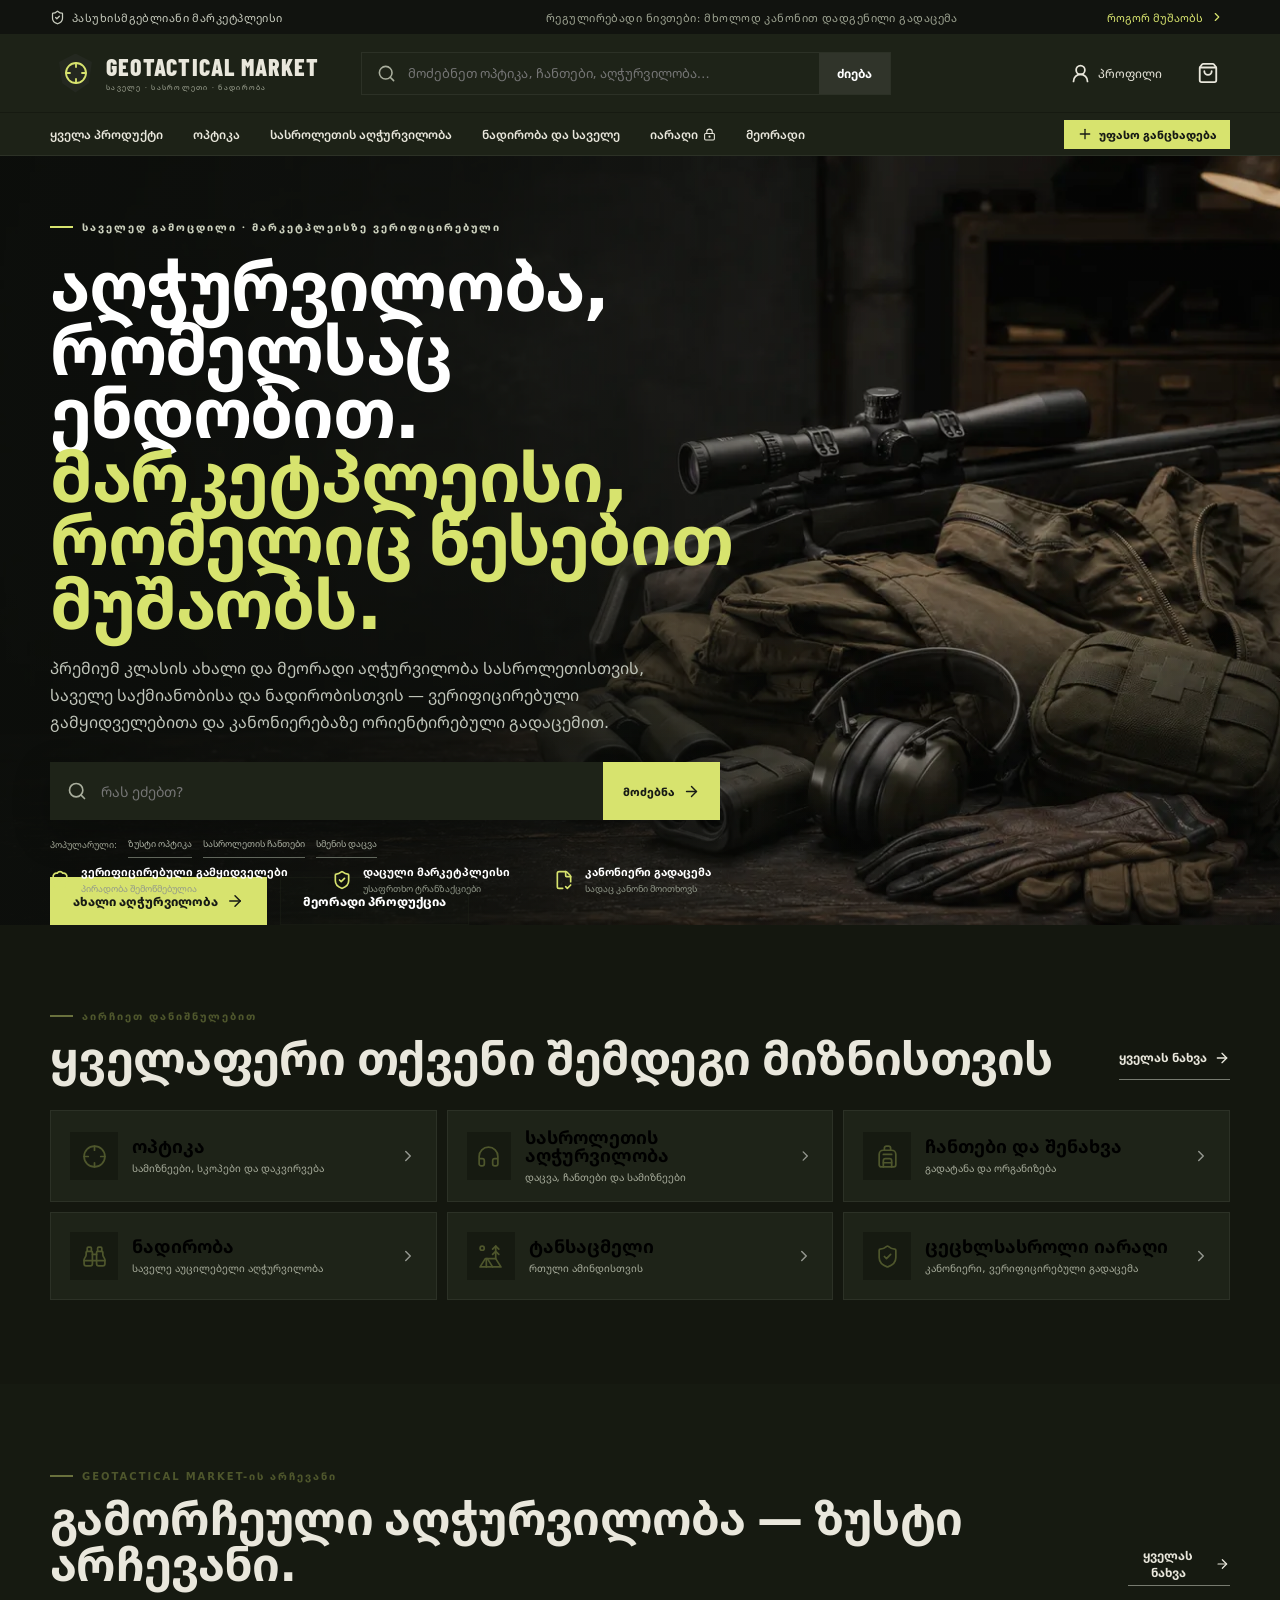
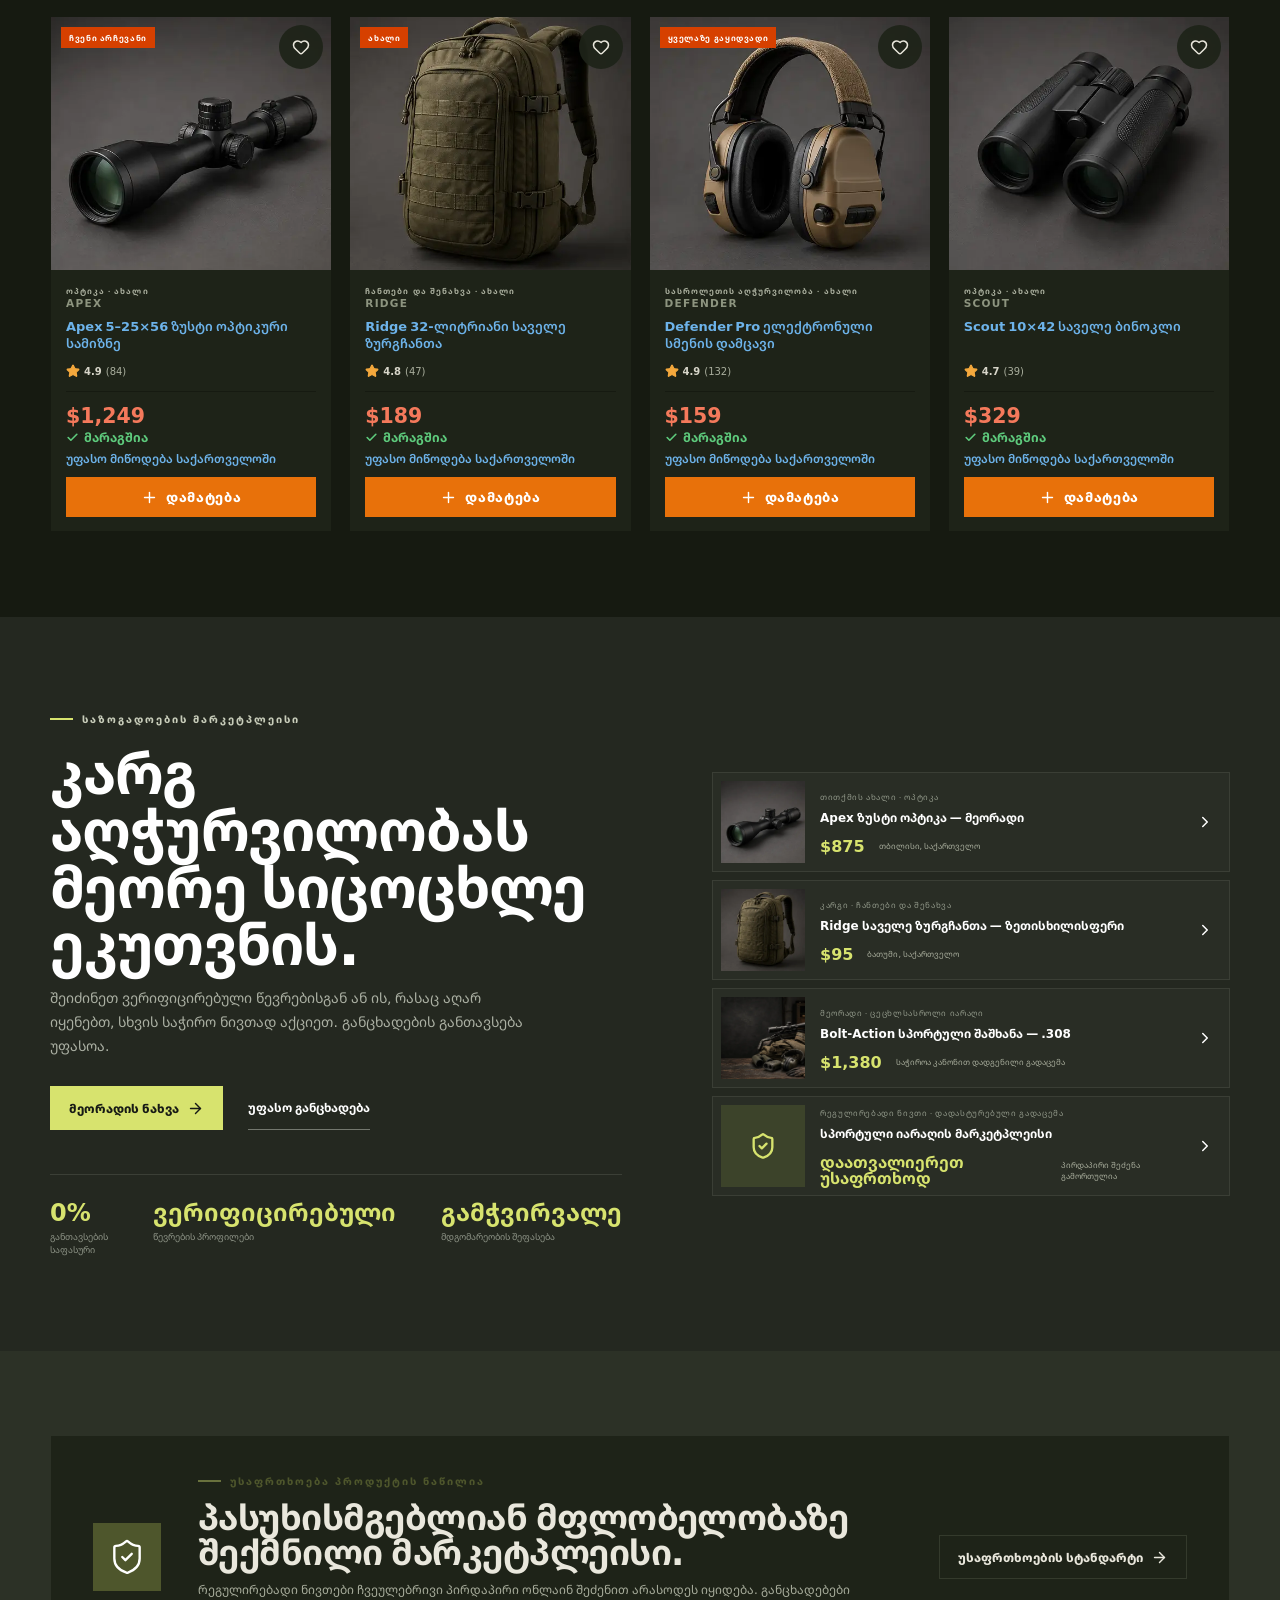
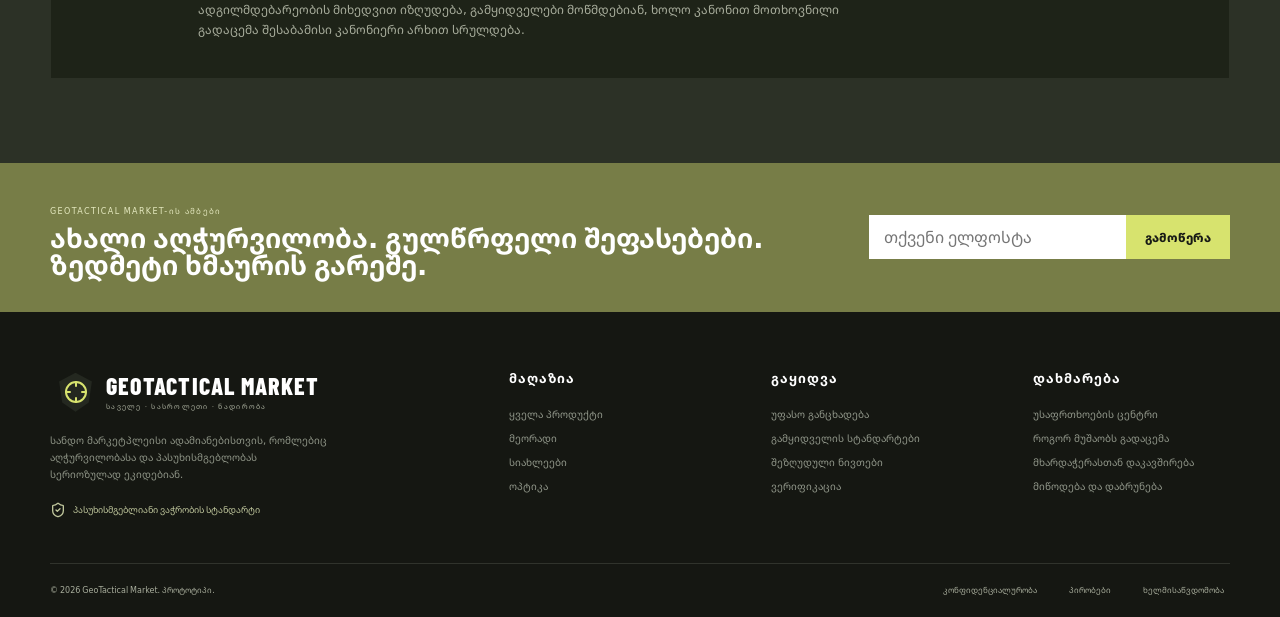
==== ironfield/index.html @ cb2c028b "Switch GeoTactical Market to a dark tactical theme Transforms the stylesheet from light to dark with" ====
<!doctype html>
<html lang="ka">
  <head>
    <meta charset="UTF-8" />
    <meta name="viewport" content="width=device-width, initial-scale=1.0" />
    <meta name="theme-color" content="#11130f" />
    <meta name="description" content="ახალი და მეორადი სანადირო, სასროლეთის, საველე და ტაქტიკური აღჭურვილობის სანდო ონლაინ-მარკეტპლეისი." />
    <title>GeoTactical Market — საველე, სასროლეთისა და სანადირო მარკეტპლეისი</title>
    <script type="module">var e=(e,t)=>()=>(t||(e((t={exports:{}}).exports,t),e=null),t.exports);(function(){let e=document.createElement(`link`).relList;if(e&&e.supports&&e.supports(`modulepreload`))return;for(let e of document.querySelectorAll(`link[rel="modulepreload"]`))n(e);new MutationObserver(e=>{for(let t of e)if(t.type===`childList`)for(let e of t.addedNodes)e.tagName===`LINK`&&e.rel===`modulepreload`&&n(e)}).observe(document,{childList:!0,subtree:!0});function t(e){let t={};return e.integrity&&(t.integrity=e.integrity),e.referrerPolicy&&(t.referrerPolicy=e.referrerPolicy),e.crossOrigin===`use-credentials`?t.credentials=`include`:e.crossOrigin===`anonymous`?t.credentials=`omit`:t.credentials=`same-origin`,t}function n(e){if(e.ep)return;e.ep=!0;let n=t(e);fetch(e.href,n)}})();var t=e((e=>{var t=Symbol.for(`react.transitional.element`),n=Symbol.for(`react.portal`),r=Symbol.for(`react.fragment`),i=Symbol.for(`react.strict_mode`),a=Symbol.for(`react.profiler`),o=Symbol.for(`react.consumer`),s=Symbol.for(`react.context`),c=Symbol.for(`react.forward_ref`),l=Symbol.for(`react.suspense`),u=Symbol.for(`react.memo`),d=Symbol.for(`react.lazy`),f=Symbol.for(`react.activity`),p=Symbol.iterator;function m(e){return typeof e!=`object`||!e?null:(e=p&&e[p]||e[`@@iterator`],typeof e==`function`?e:null)}var h={isMounted:function(){return!1},enqueueForceUpdate:function(){},enqueueReplaceState:function(){},enqueueSetState:function(){}},g=Object.assign,_={};function v(e,t,n){this.props=e,this.context=t,this.refs=_,this.updater=n||h}v.prototype.isReactComponent={},v.prototype.setState=function(e,t){if(typeof e!=`object`&&typeof e!=`function`&&e!=null)throw Error(`takes an object of state variables to update or a function which returns an object of state variables.`);this.updater.enqueueSetState(this,e,t,`setState`)},v.prototype.forceUpdate=function(e){this.updater.enqueueForceUpdate(this,e,`forceUpdate`)};function y(){}y.prototype=v.prototype;function b(e,t,n){this.props=e,this.context=t,this.refs=_,this.updater=n||h}var x=b.prototype=new y;x.constructor=b,g(x,v.prototype),x.isPureReactComponent=!0;var ee=Array.isArray;function S(){}var C={H:null,A:null,T:null,S:null},te=Object.prototype.hasOwnProperty;function ne(e,n,r){var i=r.ref;return{$$typeof:t,type:e,key:n,ref:i===void 0?null:i,props:r}}function w(e,t){return ne(e.type,t,e.props)}function re(e){return typeof e==`object`&&!!e&&e.$$typeof===t}function T(e){var t={"=":`=0`,":":`=2`};return`$`+e.replace(/[=:]/g,function(e){return t[e]})}var ie=/\/+/g;function ae(e,t){return typeof e==`object`&&e&&e.key!=null?T(``+e.key):t.toString(36)}function oe(e){switch(e.status){case`fulfilled`:return e.value;case`rejected`:throw e.reason;default:switch(typeof e.status==`string`?e.then(S,S):(e.status=`pending`,e.then(function(t){e.status===`pending`&&(e.status=`fulfilled`,e.value=t)},function(t){e.status===`pending`&&(e.status=`rejected`,e.reason=t)})),e.status){case`fulfilled`:return e.value;case`rejected`:throw e.reason}}throw e}function se(e,r,i,a,o){var s=typeof e;(s===`undefined`||s===`boolean`)&&(e=null);var c=!1;if(e===null)c=!0;else switch(s){case`bigint`:case`string`:case`number`:c=!0;break;case`object`:switch(e.$$typeof){case t:case n:c=!0;break;case d:return c=e._init,se(c(e._payload),r,i,a,o)}}if(c)return o=o(e),c=a===``?`.`+ae(e,0):a,ee(o)?(i=``,c!=null&&(i=c.replace(ie,`$&/`)+`/`),se(o,r,i,``,function(e){return e})):o!=null&&(re(o)&&(o=w(o,i+(o.key==null||e&&e.key===o.key?``:(``+o.key).replace(ie,`$&/`)+`/`)+c)),r.push(o)),1;c=0;var l=a===``?`.`:a+`:`;if(ee(e))for(var u=0;u<e.length;u++)a=e[u],s=l+ae(a,u),c+=se(a,r,i,s,o);else if(u=m(e),typeof u==`function`)for(e=u.call(e),u=0;!(a=e.next()).done;)a=a.value,s=l+ae(a,u++),c+=se(a,r,i,s,o);else if(s===`object`){if(typeof e.then==`function`)return se(oe(e),r,i,a,o);throw r=String(e),Error(`Objects are not valid as a React child (found: `+(r===`[object Object]`?`object with keys {`+Object.keys(e).join(`, `)+`}`:r)+`). If you meant to render a collection of children, use an array instead.`)}return c}function ce(e,t,n){if(e==null)return e;var r=[],i=0;return se(e,r,``,``,function(e){return t.call(n,e,i++)}),r}function le(e){if(e._status===-1){var t=e._result;t=t(),t.then(function(t){(e._status===0||e._status===-1)&&(e._status=1,e._result=t)},function(t){(e._status===0||e._status===-1)&&(e._status=2,e._result=t)}),e._status===-1&&(e._status=0,e._result=t)}if(e._status===1)return e._result.default;throw e._result}var E=typeof reportError==`function`?reportError:function(e){if(typeof window==`object`&&typeof window.ErrorEvent==`function`){var t=new window.ErrorEvent(`error`,{bubbles:!0,cancelable:!0,message:typeof e==`object`&&e&&typeof e.message==`string`?String(e.message):String(e),error:e});if(!window.dispatchEvent(t))return}else if(typeof process==`object`&&typeof process.emit==`function`){process.emit(`uncaughtException`,e);return}console.error(e)},D={map:ce,forEach:function(e,t,n){ce(e,function(){t.apply(this,arguments)},n)},count:function(e){var t=0;return ce(e,function(){t++}),t},toArray:function(e){return ce(e,function(e){return e})||[]},only:function(e){if(!re(e))throw Error(`React.Children.only expected to receive a single React element child.`);return e}};e.Activity=f,e.Children=D,e.Component=v,e.Fragment=r,e.Profiler=a,e.PureComponent=b,e.StrictMode=i,e.Suspense=l,e.__CLIENT_INTERNALS_DO_NOT_USE_OR_WARN_USERS_THEY_CANNOT_UPGRADE=C,e.__COMPILER_RUNTIME={__proto__:null,c:function(e){return C.H.useMemoCache(e)}},e.cache=function(e){return function(){return e.apply(null,arguments)}},e.cacheSignal=function(){return null},e.cloneElement=function(e,t,n){if(e==null)throw Error(`The argument must be a React element, but you passed `+e+`.`);var r=g({},e.props),i=e.key;if(t!=null)for(a in t.key!==void 0&&(i=``+t.key),t)!te.call(t,a)||a===`key`||a===`__self`||a===`__source`||a===`ref`&&t.ref===void 0||(r[a]=t[a]);var a=arguments.length-2;if(a===1)r.children=n;else if(1<a){for(var o=Array(a),s=0;s<a;s++)o[s]=arguments[s+2];r.children=o}return ne(e.type,i,r)},e.createContext=function(e){return e={$$typeof:s,_currentValue:e,_currentValue2:e,_threadCount:0,Provider:null,Consumer:null},e.Provider=e,e.Consumer={$$typeof:o,_context:e},e},e.createElement=function(e,t,n){var r,i={},a=null;if(t!=null)for(r in t.key!==void 0&&(a=``+t.key),t)te.call(t,r)&&r!==`key`&&r!==`__self`&&r!==`__source`&&(i[r]=t[r]);var o=arguments.length-2;if(o===1)i.children=n;else if(1<o){for(var s=Array(o),c=0;c<o;c++)s[c]=arguments[c+2];i.children=s}if(e&&e.defaultProps)for(r in o=e.defaultProps,o)i[r]===void 0&&(i[r]=o[r]);return ne(e,a,i)},e.createRef=function(){return{current:null}},e.forwardRef=function(e){return{$$typeof:c,render:e}},e.isValidElement=re,e.lazy=function(e){return{$$typeof:d,_payload:{_status:-1,_result:e},_init:le}},e.memo=function(e,t){return{$$typeof:u,type:e,compare:t===void 0?null:t}},e.startTransition=function(e){var t=C.T,n={};C.T=n;try{var r=e(),i=C.S;i!==null&&i(n,r),typeof r==`object`&&r&&typeof r.then==`function`&&r.then(S,E)}catch(e){E(e)}finally{t!==null&&n.types!==null&&(t.types=n.types),C.T=t}},e.unstable_useCacheRefresh=function(){return C.H.useCacheRefresh()},e.use=function(e){return C.H.use(e)},e.useActionState=function(e,t,n){return C.H.useActionState(e,t,n)},e.useCallback=function(e,t){return C.H.useCallback(e,t)},e.useContext=function(e){return C.H.useContext(e)},e.useDebugValue=function(){},e.useDeferredValue=function(e,t){return C.H.useDeferredValue(e,t)},e.useEffect=function(e,t){return C.H.useEffect(e,t)},e.useEffectEvent=function(e){return C.H.useEffectEvent(e)},e.useId=function(){return C.H.useId()},e.useImperativeHandle=function(e,t,n){return C.H.useImperativeHandle(e,t,n)},e.useInsertionEffect=function(e,t){return C.H.useInsertionEffect(e,t)},e.useLayoutEffect=function(e,t){return C.H.useLayoutEffect(e,t)},e.useMemo=function(e,t){return C.H.useMemo(e,t)},e.useOptimistic=function(e,t){return C.H.useOptimistic(e,t)},e.useReducer=function(e,t,n){return C.H.useReducer(e,t,n)},e.useRef=function(e){return C.H.useRef(e)},e.useState=function(e){return C.H.useState(e)},e.useSyncExternalStore=function(e,t,n){return C.H.useSyncExternalStore(e,t,n)},e.useTransition=function(){return C.H.useTransition()},e.version=`19.2.7`})),n=e(((e,n)=>{n.exports=t()})),r=e((e=>{function t(e,t){var n=e.length;e.push(t);a:for(;0<n;){var r=n-1>>>1,a=e[r];if(0<i(a,t))e[r]=t,e[n]=a,n=r;else break a}}function n(e){return e.length===0?null:e[0]}function r(e){if(e.length===0)return null;var t=e[0],n=e.pop();if(n!==t){e[0]=n;a:for(var r=0,a=e.length,o=a>>>1;r<o;){var s=2*(r+1)-1,c=e[s],l=s+1,u=e[l];if(0>i(c,n))l<a&&0>i(u,c)?(e[r]=u,e[l]=n,r=l):(e[r]=c,e[s]=n,r=s);else if(l<a&&0>i(u,n))e[r]=u,e[l]=n,r=l;else break a}}return t}function i(e,t){var n=e.sortIndex-t.sortIndex;return n===0?e.id-t.id:n}if(e.unstable_now=void 0,typeof performance==`object`&&typeof performance.now==`function`){var a=performance;e.unstable_now=function(){return a.now()}}else{var o=Date,s=o.now();e.unstable_now=function(){return o.now()-s}}var c=[],l=[],u=1,d=null,f=3,p=!1,m=!1,h=!1,g=!1,_=typeof setTimeout==`function`?setTimeout:null,v=typeof clearTimeout==`function`?clearTimeout:null,y=typeof setImmediate<`u`?setImmediate:null;function b(e){for(var i=n(l);i!==null;){if(i.callback===null)r(l);else if(i.startTime<=e)r(l),i.sortIndex=i.expirationTime,t(c,i);else break;i=n(l)}}function x(e){if(h=!1,b(e),!m)if(n(c)!==null)m=!0,ee||(ee=!0,re());else{var t=n(l);t!==null&&ae(x,t.startTime-e)}}var ee=!1,S=-1,C=5,te=-1;function ne(){return g?!0:!(e.unstable_now()-te<C)}function w(){if(g=!1,ee){var t=e.unstable_now();te=t;var i=!0;try{a:{m=!1,h&&(h=!1,v(S),S=-1),p=!0;var a=f;try{b:{for(b(t),d=n(c);d!==null&&!(d.expirationTime>t&&ne());){var o=d.callback;if(typeof o==`function`){d.callback=null,f=d.priorityLevel;var s=o(d.expirationTime<=t);if(t=e.unstable_now(),typeof s==`function`){d.callback=s,b(t),i=!0;break b}d===n(c)&&r(c),b(t)}else r(c);d=n(c)}if(d!==null)i=!0;else{var u=n(l);u!==null&&ae(x,u.startTime-t),i=!1}}break a}finally{d=null,f=a,p=!1}i=void 0}}finally{i?re():ee=!1}}}var re;if(typeof y==`function`)re=function(){y(w)};else if(typeof MessageChannel<`u`){var T=new MessageChannel,ie=T.port2;T.port1.onmessage=w,re=function(){ie.postMessage(null)}}else re=function(){_(w,0)};function ae(t,n){S=_(function(){t(e.unstable_now())},n)}e.unstable_IdlePriority=5,e.unstable_ImmediatePriority=1,e.unstable_LowPriority=4,e.unstable_NormalPriority=3,e.unstable_Profiling=null,e.unstable_UserBlockingPriority=2,e.unstable_cancelCallback=function(e){e.callback=null},e.unstable_forceFrameRate=function(e){0>e||125<e?console.error(`forceFrameRate takes a positive int between 0 and 125, forcing frame rates higher than 125 fps is not supported`):C=0<e?Math.floor(1e3/e):5},e.unstable_getCurrentPriorityLevel=function(){return f},e.unstable_next=function(e){switch(f){case 1:case 2:case 3:var t=3;break;default:t=f}var n=f;f=t;try{return e()}finally{f=n}},e.unstable_requestPaint=function(){g=!0},e.unstable_runWithPriority=function(e,t){switch(e){case 1:case 2:case 3:case 4:case 5:break;default:e=3}var n=f;f=e;try{return t()}finally{f=n}},e.unstable_scheduleCallback=function(r,i,a){var o=e.unstable_now();switch(typeof a==`object`&&a?(a=a.delay,a=typeof a==`number`&&0<a?o+a:o):a=o,r){case 1:var s=-1;break;case 2:s=250;break;case 5:s=1073741823;break;case 4:s=1e4;break;default:s=5e3}return s=a+s,r={id:u++,callback:i,priorityLevel:r,startTime:a,expirationTime:s,sortIndex:-1},a>o?(r.sortIndex=a,t(l,r),n(c)===null&&r===n(l)&&(h?(v(S),S=-1):h=!0,ae(x,a-o))):(r.sortIndex=s,t(c,r),m||p||(m=!0,ee||(ee=!0,re()))),r},e.unstable_shouldYield=ne,e.unstable_wrapCallback=function(e){var t=f;return function(){var n=f;f=t;try{return e.apply(this,arguments)}finally{f=n}}}})),i=e(((e,t)=>{t.exports=r()})),a=e((e=>{var t=n();function r(e){var t=`https://react.dev/errors/`+e;if(1<arguments.length){t+=`?args[]=`+encodeURIComponent(arguments[1]);for(var n=2;n<arguments.length;n++)t+=`&args[]=`+encodeURIComponent(arguments[n])}return`Minified React error #`+e+`; visit `+t+` for the full message or use the non-minified dev environment for full errors and additional helpful warnings.`}function i(){}var a={d:{f:i,r:function(){throw Error(r(522))},D:i,C:i,L:i,m:i,X:i,S:i,M:i},p:0,findDOMNode:null},o=Symbol.for(`react.portal`);function s(e,t,n){var r=3<arguments.length&&arguments[3]!==void 0?arguments[3]:null;return{$$typeof:o,key:r==null?null:``+r,children:e,containerInfo:t,implementation:n}}var c=t.__CLIENT_INTERNALS_DO_NOT_USE_OR_WARN_USERS_THEY_CANNOT_UPGRADE;function l(e,t){if(e===`font`)return``;if(typeof t==`string`)return t===`use-credentials`?t:``}e.__DOM_INTERNALS_DO_NOT_USE_OR_WARN_USERS_THEY_CANNOT_UPGRADE=a,e.createPortal=function(e,t){var n=2<arguments.length&&arguments[2]!==void 0?arguments[2]:null;if(!t||t.nodeType!==1&&t.nodeType!==9&&t.nodeType!==11)throw Error(r(299));return s(e,t,null,n)},e.flushSync=function(e){var t=c.T,n=a.p;try{if(c.T=null,a.p=2,e)return e()}finally{c.T=t,a.p=n,a.d.f()}},e.preconnect=function(e,t){typeof e==`string`&&(t?(t=t.crossOrigin,t=typeof t==`string`?t===`use-credentials`?t:``:void 0):t=null,a.d.C(e,t))},e.prefetchDNS=function(e){typeof e==`string`&&a.d.D(e)},e.preinit=function(e,t){if(typeof e==`string`&&t&&typeof t.as==`string`){var n=t.as,r=l(n,t.crossOrigin),i=typeof t.integrity==`string`?t.integrity:void 0,o=typeof t.fetchPriority==`string`?t.fetchPriority:void 0;n===`style`?a.d.S(e,typeof t.precedence==`string`?t.precedence:void 0,{crossOrigin:r,integrity:i,fetchPriority:o}):n===`script`&&a.d.X(e,{crossOrigin:r,integrity:i,fetchPriority:o,nonce:typeof t.nonce==`string`?t.nonce:void 0})}},e.preinitModule=function(e,t){if(typeof e==`string`)if(typeof t==`object`&&t){if(t.as==null||t.as===`script`){var n=l(t.as,t.crossOrigin);a.d.M(e,{crossOrigin:n,integrity:typeof t.integrity==`string`?t.integrity:void 0,nonce:typeof t.nonce==`string`?t.nonce:void 0})}}else t??a.d.M(e)},e.preload=function(e,t){if(typeof e==`string`&&typeof t==`object`&&t&&typeof t.as==`string`){var n=t.as,r=l(n,t.crossOrigin);a.d.L(e,n,{crossOrigin:r,integrity:typeof t.integrity==`string`?t.integrity:void 0,nonce:typeof t.nonce==`string`?t.nonce:void 0,type:typeof t.type==`string`?t.type:void 0,fetchPriority:typeof t.fetchPriority==`string`?t.fetchPriority:void 0,referrerPolicy:typeof t.referrerPolicy==`string`?t.referrerPolicy:void 0,imageSrcSet:typeof t.imageSrcSet==`string`?t.imageSrcSet:void 0,imageSizes:typeof t.imageSizes==`string`?t.imageSizes:void 0,media:typeof t.media==`string`?t.media:void 0})}},e.preloadModule=function(e,t){if(typeof e==`string`)if(t){var n=l(t.as,t.crossOrigin);a.d.m(e,{as:typeof t.as==`string`&&t.as!==`script`?t.as:void 0,crossOrigin:n,integrity:typeof t.integrity==`string`?t.integrity:void 0})}else a.d.m(e)},e.requestFormReset=function(e){a.d.r(e)},e.unstable_batchedUpdates=function(e,t){return e(t)},e.useFormState=function(e,t,n){return c.H.useFormState(e,t,n)},e.useFormStatus=function(){return c.H.useHostTransitionStatus()},e.version=`19.2.7`})),o=e(((e,t)=>{function n(){if(!(typeof __REACT_DEVTOOLS_GLOBAL_HOOK__>`u`||typeof __REACT_DEVTOOLS_GLOBAL_HOOK__.checkDCE!=`function`))try{__REACT_DEVTOOLS_GLOBAL_HOOK__.checkDCE(n)}catch(e){console.error(e)}}n(),t.exports=a()})),s=e((e=>{var t=i(),r=n(),a=o();function s(e){var t=`https://react.dev/errors/`+e;if(1<arguments.length){t+=`?args[]=`+encodeURIComponent(arguments[1]);for(var n=2;n<arguments.length;n++)t+=`&args[]=`+encodeURIComponent(arguments[n])}return`Minified React error #`+e+`; visit `+t+` for the full message or use the non-minified dev environment for full errors and additional helpful warnings.`}function c(e){return!(!e||e.nodeType!==1&&e.nodeType!==9&&e.nodeType!==11)}function l(e){var t=e,n=e;if(e.alternate)for(;t.return;)t=t.return;else{e=t;do t=e,t.flags&4098&&(n=t.return),e=t.return;while(e)}return t.tag===3?n:null}function u(e){if(e.tag===13){var t=e.memoizedState;if(t===null&&(e=e.alternate,e!==null&&(t=e.memoizedState)),t!==null)return t.dehydrated}return null}function d(e){if(e.tag===31){var t=e.memoizedState;if(t===null&&(e=e.alternate,e!==null&&(t=e.memoizedState)),t!==null)return t.dehydrated}return null}function f(e){if(l(e)!==e)throw Error(s(188))}function p(e){var t=e.alternate;if(!t){if(t=l(e),t===null)throw Error(s(188));return t===e?e:null}for(var n=e,r=t;;){var i=n.return;if(i===null)break;var a=i.alternate;if(a===null){if(r=i.return,r!==null){n=r;continue}break}if(i.child===a.child){for(a=i.child;a;){if(a===n)return f(i),e;if(a===r)return f(i),t;a=a.sibling}throw Error(s(188))}if(n.return!==r.return)n=i,r=a;else{for(var o=!1,c=i.child;c;){if(c===n){o=!0,n=i,r=a;break}if(c===r){o=!0,r=i,n=a;break}c=c.sibling}if(!o){for(c=a.child;c;){if(c===n){o=!0,n=a,r=i;break}if(c===r){o=!0,r=a,n=i;break}c=c.sibling}if(!o)throw Error(s(189))}}if(n.alternate!==r)throw Error(s(190))}if(n.tag!==3)throw Error(s(188));return n.stateNode.current===n?e:t}function m(e){var t=e.tag;if(t===5||t===26||t===27||t===6)return e;for(e=e.child;e!==null;){if(t=m(e),t!==null)return t;e=e.sibling}return null}var h=Object.assign,g=Symbol.for(`react.element`),_=Symbol.for(`react.transitional.element`),v=Symbol.for(`react.portal`),y=Symbol.for(`react.fragment`),b=Symbol.for(`react.strict_mode`),x=Symbol.for(`react.profiler`),ee=Symbol.for(`react.consumer`),S=Symbol.for(`react.context`),C=Symbol.for(`react.forward_ref`),te=Symbol.for(`react.suspense`),ne=Symbol.for(`react.suspense_list`),w=Symbol.for(`react.memo`),re=Symbol.for(`react.lazy`),T=Symbol.for(`react.activity`),ie=Symbol.for(`react.memo_cache_sentinel`),ae=Symbol.iterator;function oe(e){return typeof e!=`object`||!e?null:(e=ae&&e[ae]||e[`@@iterator`],typeof e==`function`?e:null)}var se=Symbol.for(`react.client.reference`);function ce(e){if(e==null)return null;if(typeof e==`function`)return e.$$typeof===se?null:e.displayName||e.name||null;if(typeof e==`string`)return e;switch(e){case y:return`Fragment`;case x:return`Profiler`;case b:return`StrictMode`;case te:return`Suspense`;case ne:return`SuspenseList`;case T:return`Activity`}if(typeof e==`object`)switch(e.$$typeof){case v:return`Portal`;case S:return e.displayName||`Context`;case ee:return(e._context.displayName||`Context`)+`.Consumer`;case C:var t=e.render;return e=e.displayName,e||=(e=t.displayName||t.name||``,e===``?`ForwardRef`:`ForwardRef(`+e+`)`),e;case w:return t=e.displayName||null,t===null?ce(e.type)||`Memo`:t;case re:t=e._payload,e=e._init;try{return ce(e(t))}catch{}}return null}var le=Array.isArray,E=r.__CLIENT_INTERNALS_DO_NOT_USE_OR_WARN_USERS_THEY_CANNOT_UPGRADE,D=a.__DOM_INTERNALS_DO_NOT_USE_OR_WARN_USERS_THEY_CANNOT_UPGRADE,ue={pending:!1,data:null,method:null,action:null},de=[],fe=-1;function O(e){return{current:e}}function k(e){0>fe||(e.current=de[fe],de[fe]=null,fe--)}function A(e,t){fe++,de[fe]=e.current,e.current=t}var pe=O(null),me=O(null),he=O(null),ge=O(null);function _e(e,t){switch(A(he,t),A(me,e),A(pe,null),t.nodeType){case 9:case 11:e=(e=t.documentElement)&&(e=e.namespaceURI)?Vd(e):0;break;default:if(e=t.tagName,t=t.namespaceURI)t=Vd(t),e=Hd(t,e);else switch(e){case`svg`:e=1;break;case`math`:e=2;break;default:e=0}}k(pe),A(pe,e)}function ve(){k(pe),k(me),k(he)}function ye(e){e.memoizedState!==null&&A(ge,e);var t=pe.current,n=Hd(t,e.type);t!==n&&(A(me,e),A(pe,n))}function be(e){me.current===e&&(k(pe),k(me)),ge.current===e&&(k(ge),Qf._currentValue=ue)}var xe,j;function Se(e){if(xe===void 0)try{throw Error()}catch(e){var t=e.stack.trim().match(/\n( *(at )?)/);xe=t&&t[1]||``,j=-1<e.stack.indexOf(`
    at`)?` (<anonymous>)`:-1<e.stack.indexOf(`@`)?`@unknown:0:0`:``}return`
`+xe+e+j}var Ce=!1;function we(e,t){if(!e||Ce)return``;Ce=!0;var n=Error.prepareStackTrace;Error.prepareStackTrace=void 0;try{var r={DetermineComponentFrameRoot:function(){try{if(t){var n=function(){throw Error()};if(Object.defineProperty(n.prototype,"props",{set:function(){throw Error()}}),typeof Reflect==`object`&&Reflect.construct){try{Reflect.construct(n,[])}catch(e){var r=e}Reflect.construct(e,[],n)}else{try{n.call()}catch(e){r=e}e.call(n.prototype)}}else{try{throw Error()}catch(e){r=e}(n=e())&&typeof n.catch==`function`&&n.catch(function(){})}}catch(e){if(e&&r&&typeof e.stack==`string`)return[e.stack,r.stack]}return[null,null]}};r.DetermineComponentFrameRoot.displayName=`DetermineComponentFrameRoot`;var i=Object.getOwnPropertyDescriptor(r.DetermineComponentFrameRoot,`name`);i&&i.configurable&&Object.defineProperty(r.DetermineComponentFrameRoot,"name",{value:`DetermineComponentFrameRoot`});var a=r.DetermineComponentFrameRoot(),o=a[0],s=a[1];if(o&&s){var c=o.split(`
`),l=s.split(`
`);for(i=r=0;r<c.length&&!c[r].includes(`DetermineComponentFrameRoot`);)r++;for(;i<l.length&&!l[i].includes(`DetermineComponentFrameRoot`);)i++;if(r===c.length||i===l.length)for(r=c.length-1,i=l.length-1;1<=r&&0<=i&&c[r]!==l[i];)i--;for(;1<=r&&0<=i;r--,i--)if(c[r]!==l[i]){if(r!==1||i!==1)do if(r--,i--,0>i||c[r]!==l[i]){var u=`
`+c[r].replace(` at new `,` at `);return e.displayName&&u.includes(`<anonymous>`)&&(u=u.replace(`<anonymous>`,e.displayName)),u}while(1<=r&&0<=i);break}}}finally{Ce=!1,Error.prepareStackTrace=n}return(n=e?e.displayName||e.name:``)?Se(n):``}function Te(e,t){switch(e.tag){case 26:case 27:case 5:return Se(e.type);case 16:return Se(`Lazy`);case 13:return e.child!==t&&t!==null?Se(`Suspense Fallback`):Se(`Suspense`);case 19:return Se(`SuspenseList`);case 0:case 15:return we(e.type,!1);case 11:return we(e.type.render,!1);case 1:return we(e.type,!0);case 31:return Se(`Activity`);default:return``}}function Ee(e){try{var t=``,n=null;do t+=Te(e,n),n=e,e=e.return;while(e);return t}catch(e){return`
Error generating stack: `+e.message+`
`+e.stack}}var De=Object.prototype.hasOwnProperty,Oe=t.unstable_scheduleCallback,ke=t.unstable_cancelCallback,Ae=t.unstable_shouldYield,je=t.unstable_requestPaint,Me=t.unstable_now,Ne=t.unstable_getCurrentPriorityLevel,Pe=t.unstable_ImmediatePriority,Fe=t.unstable_UserBlockingPriority,Ie=t.unstable_NormalPriority,Le=t.unstable_LowPriority,Re=t.unstable_IdlePriority,ze=t.log,Be=t.unstable_setDisableYieldValue,Ve=null,He=null;function Ue(e){if(typeof ze==`function`&&Be(e),He&&typeof He.setStrictMode==`function`)try{He.setStrictMode(Ve,e)}catch{}}var We=Math.clz32?Math.clz32:qe,Ge=Math.log,Ke=Math.LN2;function qe(e){return e>>>=0,e===0?32:31-(Ge(e)/Ke|0)|0}var Je=256,Ye=262144,Xe=4194304;function Ze(e){var t=e&42;if(t!==0)return t;switch(e&-e){case 1:return 1;case 2:return 2;case 4:return 4;case 8:return 8;case 16:return 16;case 32:return 32;case 64:return 64;case 128:return 128;case 256:case 512:case 1024:case 2048:case 4096:case 8192:case 16384:case 32768:case 65536:case 131072:return e&261888;case 262144:case 524288:case 1048576:case 2097152:return e&3932160;case 4194304:case 8388608:case 16777216:case 33554432:return e&62914560;case 67108864:return 67108864;case 134217728:return 134217728;case 268435456:return 268435456;case 536870912:return 536870912;case 1073741824:return 0;default:return e}}function Qe(e,t,n){var r=e.pendingLanes;if(r===0)return 0;var i=0,a=e.suspendedLanes,o=e.pingedLanes;e=e.warmLanes;var s=r&134217727;return s===0?(s=r&~a,s===0?o===0?n||(n=r&~e,n!==0&&(i=Ze(n))):i=Ze(o):i=Ze(s)):(r=s&~a,r===0?(o&=s,o===0?n||(n=s&~e,n!==0&&(i=Ze(n))):i=Ze(o)):i=Ze(r)),i===0?0:t!==0&&t!==i&&(t&a)===0&&(a=i&-i,n=t&-t,a>=n||a===32&&n&4194048)?t:i}function $e(e,t){return(e.pendingLanes&~(e.suspendedLanes&~e.pingedLanes)&t)===0}function et(e,t){switch(e){case 1:case 2:case 4:case 8:case 64:return t+250;case 16:case 32:case 128:case 256:case 512:case 1024:case 2048:case 4096:case 8192:case 16384:case 32768:case 65536:case 131072:case 262144:case 524288:case 1048576:case 2097152:return t+5e3;case 4194304:case 8388608:case 16777216:case 33554432:return-1;case 67108864:case 134217728:case 268435456:case 536870912:case 1073741824:return-1;default:return-1}}function tt(){var e=Xe;return Xe<<=1,!(Xe&62914560)&&(Xe=4194304),e}function nt(e){for(var t=[],n=0;31>n;n++)t.push(e);return t}function rt(e,t){e.pendingLanes|=t,t!==268435456&&(e.suspendedLanes=0,e.pingedLanes=0,e.warmLanes=0)}function it(e,t,n,r,i,a){var o=e.pendingLanes;e.pendingLanes=n,e.suspendedLanes=0,e.pingedLanes=0,e.warmLanes=0,e.expiredLanes&=n,e.entangledLanes&=n,e.errorRecoveryDisabledLanes&=n,e.shellSuspendCounter=0;var s=e.entanglements,c=e.expirationTimes,l=e.hiddenUpdates;for(n=o&~n;0<n;){var u=31-We(n),d=1<<u;s[u]=0,c[u]=-1;var f=l[u];if(f!==null)for(l[u]=null,u=0;u<f.length;u++){var p=f[u];p!==null&&(p.lane&=-536870913)}n&=~d}r!==0&&at(e,r,0),a!==0&&i===0&&e.tag!==0&&(e.suspendedLanes|=a&~(o&~t))}function at(e,t,n){e.pendingLanes|=t,e.suspendedLanes&=~t;var r=31-We(t);e.entangledLanes|=t,e.entanglements[r]=e.entanglements[r]|1073741824|n&261930}function ot(e,t){var n=e.entangledLanes|=t;for(e=e.entanglements;n;){var r=31-We(n),i=1<<r;i&t|e[r]&t&&(e[r]|=t),n&=~i}}function st(e,t){var n=t&-t;return n=n&42?1:ct(n),(n&(e.suspendedLanes|t))===0?n:0}function ct(e){switch(e){case 2:e=1;break;case 8:e=4;break;case 32:e=16;break;case 256:case 512:case 1024:case 2048:case 4096:case 8192:case 16384:case 32768:case 65536:case 131072:case 262144:case 524288:case 1048576:case 2097152:case 4194304:case 8388608:case 16777216:case 33554432:e=128;break;case 268435456:e=134217728;break;default:e=0}return e}function lt(e){return e&=-e,2<e?8<e?e&134217727?32:268435456:8:2}function ut(){var e=D.p;return e===0?(e=window.event,e===void 0?32:mp(e.type)):e}function dt(e,t){var n=D.p;try{return D.p=e,t()}finally{D.p=n}}var ft=Math.random().toString(36).slice(2),pt=`__reactFiber$`+ft,mt=`__reactProps$`+ft,ht=`__reactContainer$`+ft,gt=`__reactEvents$`+ft,_t=`__reactListeners$`+ft,vt=`__reactHandles$`+ft,yt=`__reactResources$`+ft,bt=`__reactMarker$`+ft;function xt(e){delete e[pt],delete e[mt],delete e[gt],delete e[_t],delete e[vt]}function St(e){var t=e[pt];if(t)return t;for(var n=e.parentNode;n;){if(t=n[ht]||n[pt]){if(n=t.alternate,t.child!==null||n!==null&&n.child!==null)for(e=df(e);e!==null;){if(n=e[pt])return n;e=df(e)}return t}e=n,n=e.parentNode}return null}function Ct(e){if(e=e[pt]||e[ht]){var t=e.tag;if(t===5||t===6||t===13||t===31||t===26||t===27||t===3)return e}return null}function wt(e){var t=e.tag;if(t===5||t===26||t===27||t===6)return e.stateNode;throw Error(s(33))}function Tt(e){var t=e[yt];return t||=e[yt]={hoistableStyles:new Map,hoistableScripts:new Map},t}function Et(e){e[bt]=!0}var Dt=new Set,Ot={};function kt(e,t){At(e,t),At(e+`Capture`,t)}function At(e,t){for(Ot[e]=t,e=0;e<t.length;e++)Dt.add(t[e])}var jt=RegExp(`^[:A-Z_a-z\\u00C0-\\u00D6\\u00D8-\\u00F6\\u00F8-\\u02FF\\u0370-\\u037D\\u037F-\\u1FFF\\u200C-\\u200D\\u2070-\\u218F\\u2C00-\\u2FEF\\u3001-\\uD7FF\\uF900-\\uFDCF\\uFDF0-\\uFFFD][:A-Z_a-z\\u00C0-\\u00D6\\u00D8-\\u00F6\\u00F8-\\u02FF\\u0370-\\u037D\\u037F-\\u1FFF\\u200C-\\u200D\\u2070-\\u218F\\u2C00-\\u2FEF\\u3001-\\uD7FF\\uF900-\\uFDCF\\uFDF0-\\uFFFD\\-.0-9\\u00B7\\u0300-\\u036F\\u203F-\\u2040]*$`),Mt={},Nt={};function Pt(e){return De.call(Nt,e)?!0:De.call(Mt,e)?!1:jt.test(e)?Nt[e]=!0:(Mt[e]=!0,!1)}function Ft(e,t,n){if(Pt(t))if(n===null)e.removeAttribute(t);else{switch(typeof n){case`undefined`:case`function`:case`symbol`:e.removeAttribute(t);return;case`boolean`:var r=t.toLowerCase().slice(0,5);if(r!==`data-`&&r!==`aria-`){e.removeAttribute(t);return}}e.setAttribute(t,``+n)}}function It(e,t,n){if(n===null)e.removeAttribute(t);else{switch(typeof n){case`undefined`:case`function`:case`symbol`:case`boolean`:e.removeAttribute(t);return}e.setAttribute(t,``+n)}}function Lt(e,t,n,r){if(r===null)e.removeAttribute(n);else{switch(typeof r){case`undefined`:case`function`:case`symbol`:case`boolean`:e.removeAttribute(n);return}e.setAttributeNS(t,n,``+r)}}function Rt(e){switch(typeof e){case`bigint`:case`boolean`:case`number`:case`string`:case`undefined`:return e;case`object`:return e;default:return``}}function zt(e){var t=e.type;return(e=e.nodeName)&&e.toLowerCase()===`input`&&(t===`checkbox`||t===`radio`)}function Bt(e,t,n){var r=Object.getOwnPropertyDescriptor(e.constructor.prototype,t);if(!e.hasOwnProperty(t)&&r!==void 0&&typeof r.get==`function`&&typeof r.set==`function`){var i=r.get,a=r.set;return Object.defineProperty(e,t,{configurable:!0,get:function(){return i.call(this)},set:function(e){n=``+e,a.call(this,e)}}),Object.defineProperty(e,t,{enumerable:r.enumerable}),{getValue:function(){return n},setValue:function(e){n=``+e},stopTracking:function(){e._valueTracker=null,delete e[t]}}}}function Vt(e){if(!e._valueTracker){var t=zt(e)?`checked`:`value`;e._valueTracker=Bt(e,t,``+e[t])}}function Ht(e){if(!e)return!1;var t=e._valueTracker;if(!t)return!0;var n=t.getValue(),r=``;return e&&(r=zt(e)?e.checked?`true`:`false`:e.value),e=r,e===n?!1:(t.setValue(e),!0)}function Ut(e){if(e||=typeof document<`u`?document:void 0,e===void 0)return null;try{return e.activeElement||e.body}catch{return e.body}}var Wt=/[\n"\\]/g;function Gt(e){return e.replace(Wt,function(e){return`\\`+e.charCodeAt(0).toString(16)+` `})}function Kt(e,t,n,r,i,a,o,s){e.name=``,o!=null&&typeof o!=`function`&&typeof o!=`symbol`&&typeof o!=`boolean`?e.type=o:e.removeAttribute(`type`),t==null?o!==`submit`&&o!==`reset`||e.removeAttribute(`value`):o===`number`?(t===0&&e.value===``||e.value!=t)&&(e.value=``+Rt(t)):e.value!==``+Rt(t)&&(e.value=``+Rt(t)),t==null?n==null?r!=null&&e.removeAttribute(`value`):Jt(e,o,Rt(n)):Jt(e,o,Rt(t)),i==null&&a!=null&&(e.defaultChecked=!!a),i!=null&&(e.checked=i&&typeof i!=`function`&&typeof i!=`symbol`),s!=null&&typeof s!=`function`&&typeof s!=`symbol`&&typeof s!=`boolean`?e.name=``+Rt(s):e.removeAttribute(`name`)}function qt(e,t,n,r,i,a,o,s){if(a!=null&&typeof a!=`function`&&typeof a!=`symbol`&&typeof a!=`boolean`&&(e.type=a),t!=null||n!=null){if(!(a!==`submit`&&a!==`reset`||t!=null)){Vt(e);return}n=n==null?``:``+Rt(n),t=t==null?n:``+Rt(t),s||t===e.value||(e.value=t),e.defaultValue=t}r??=i,r=typeof r!=`function`&&typeof r!=`symbol`&&!!r,e.checked=s?e.checked:!!r,e.defaultChecked=!!r,o!=null&&typeof o!=`function`&&typeof o!=`symbol`&&typeof o!=`boolean`&&(e.name=o),Vt(e)}function Jt(e,t,n){t===`number`&&Ut(e.ownerDocument)===e||e.defaultValue===``+n||(e.defaultValue=``+n)}function Yt(e,t,n,r){if(e=e.options,t){t={};for(var i=0;i<n.length;i++)t[`$`+n[i]]=!0;for(n=0;n<e.length;n++)i=t.hasOwnProperty(`$`+e[n].value),e[n].selected!==i&&(e[n].selected=i),i&&r&&(e[n].defaultSelected=!0)}else{for(n=``+Rt(n),t=null,i=0;i<e.length;i++){if(e[i].value===n){e[i].selected=!0,r&&(e[i].defaultSelected=!0);return}t!==null||e[i].disabled||(t=e[i])}t!==null&&(t.selected=!0)}}function Xt(e,t,n){if(t!=null&&(t=``+Rt(t),t!==e.value&&(e.value=t),n==null)){e.defaultValue!==t&&(e.defaultValue=t);return}e.defaultValue=n==null?``:``+Rt(n)}function Zt(e,t,n,r){if(t==null){if(r!=null){if(n!=null)throw Error(s(92));if(le(r)){if(1<r.length)throw Error(s(93));r=r[0]}n=r}n??=``,t=n}n=Rt(t),e.defaultValue=n,r=e.textContent,r===n&&r!==``&&r!==null&&(e.value=r),Vt(e)}function Qt(e,t){if(t){var n=e.firstChild;if(n&&n===e.lastChild&&n.nodeType===3){n.nodeValue=t;return}}e.textContent=t}var $t=new Set(`animationIterationCount aspectRatio borderImageOutset borderImageSlice borderImageWidth boxFlex boxFlexGroup boxOrdinalGroup columnCount columns flex flexGrow flexPositive flexShrink flexNegative flexOrder gridArea gridRow gridRowEnd gridRowSpan gridRowStart gridColumn gridColumnEnd gridColumnSpan gridColumnStart fontWeight lineClamp lineHeight opacity order orphans scale tabSize widows zIndex zoom fillOpacity floodOpacity stopOpacity strokeDasharray strokeDashoffset strokeMiterlimit strokeOpacity strokeWidth MozAnimationIterationCount MozBoxFlex MozBoxFlexGroup MozLineClamp msAnimationIterationCount msFlex msZoom msFlexGrow msFlexNegative msFlexOrder msFlexPositive msFlexShrink msGridColumn msGridColumnSpan msGridRow msGridRowSpan WebkitAnimationIterationCount WebkitBoxFlex WebKitBoxFlexGroup WebkitBoxOrdinalGroup WebkitColumnCount WebkitColumns WebkitFlex WebkitFlexGrow WebkitFlexPositive WebkitFlexShrink WebkitLineClamp`.split(` `));function en(e,t,n){var r=t.indexOf(`--`)===0;n==null||typeof n==`boolean`||n===``?r?e.setProperty(t,``):t===`float`?e.cssFloat=``:e[t]=``:r?e.setProperty(t,n):typeof n!=`number`||n===0||$t.has(t)?t===`float`?e.cssFloat=n:e[t]=(``+n).trim():e[t]=n+`px`}function tn(e,t,n){if(t!=null&&typeof t!=`object`)throw Error(s(62));if(e=e.style,n!=null){for(var r in n)!n.hasOwnProperty(r)||t!=null&&t.hasOwnProperty(r)||(r.indexOf(`--`)===0?e.setProperty(r,``):r===`float`?e.cssFloat=``:e[r]=``);for(var i in t)r=t[i],t.hasOwnProperty(i)&&n[i]!==r&&en(e,i,r)}else for(var a in t)t.hasOwnProperty(a)&&en(e,a,t[a])}function nn(e){if(e.indexOf(`-`)===-1)return!1;switch(e){case`annotation-xml`:case`color-profile`:case`font-face`:case`font-face-src`:case`font-face-uri`:case`font-face-format`:case`font-face-name`:case`missing-glyph`:return!1;default:return!0}}var rn=new Map([[`acceptCharset`,`accept-charset`],[`htmlFor`,`for`],[`httpEquiv`,`http-equiv`],[`crossOrigin`,`crossorigin`],[`accentHeight`,`accent-height`],[`alignmentBaseline`,`alignment-baseline`],[`arabicForm`,`arabic-form`],[`baselineShift`,`baseline-shift`],[`capHeight`,`cap-height`],[`clipPath`,`clip-path`],[`clipRule`,`clip-rule`],[`colorInterpolation`,`color-interpolation`],[`colorInterpolationFilters`,`color-interpolation-filters`],[`colorProfile`,`color-profile`],[`colorRendering`,`color-rendering`],[`dominantBaseline`,`dominant-baseline`],[`enableBackground`,`enable-background`],[`fillOpacity`,`fill-opacity`],[`fillRule`,`fill-rule`],[`floodColor`,`flood-color`],[`floodOpacity`,`flood-opacity`],[`fontFamily`,`font-family`],[`fontSize`,`font-size`],[`fontSizeAdjust`,`font-size-adjust`],[`fontStretch`,`font-stretch`],[`fontStyle`,`font-style`],[`fontVariant`,`font-variant`],[`fontWeight`,`font-weight`],[`glyphName`,`glyph-name`],[`glyphOrientationHorizontal`,`glyph-orientation-horizontal`],[`glyphOrientationVertical`,`glyph-orientation-vertical`],[`horizAdvX`,`horiz-adv-x`],[`horizOriginX`,`horiz-origin-x`],[`imageRendering`,`image-rendering`],[`letterSpacing`,`letter-spacing`],[`lightingColor`,`lighting-color`],[`markerEnd`,`marker-end`],[`markerMid`,`marker-mid`],[`markerStart`,`marker-start`],[`overlinePosition`,`overline-position`],[`overlineThickness`,`overline-thickness`],[`paintOrder`,`paint-order`],[`panose-1`,`panose-1`],[`pointerEvents`,`pointer-events`],[`renderingIntent`,`rendering-intent`],[`shapeRendering`,`shape-rendering`],[`stopColor`,`stop-color`],[`stopOpacity`,`stop-opacity`],[`strikethroughPosition`,`strikethrough-position`],[`strikethroughThickness`,`strikethrough-thickness`],[`strokeDasharray`,`stroke-dasharray`],[`strokeDashoffset`,`stroke-dashoffset`],[`strokeLinecap`,`stroke-linecap`],[`strokeLinejoin`,`stroke-linejoin`],[`strokeMiterlimit`,`stroke-miterlimit`],[`strokeOpacity`,`stroke-opacity`],[`strokeWidth`,`stroke-width`],[`textAnchor`,`text-anchor`],[`textDecoration`,`text-decoration`],[`textRendering`,`text-rendering`],[`transformOrigin`,`transform-origin`],[`underlinePosition`,`underline-position`],[`underlineThickness`,`underline-thickness`],[`unicodeBidi`,`unicode-bidi`],[`unicodeRange`,`unicode-range`],[`unitsPerEm`,`units-per-em`],[`vAlphabetic`,`v-alphabetic`],[`vHanging`,`v-hanging`],[`vIdeographic`,`v-ideographic`],[`vMathematical`,`v-mathematical`],[`vectorEffect`,`vector-effect`],[`vertAdvY`,`vert-adv-y`],[`vertOriginX`,`vert-origin-x`],[`vertOriginY`,`vert-origin-y`],[`wordSpacing`,`word-spacing`],[`writingMode`,`writing-mode`],[`xmlnsXlink`,`xmlns:xlink`],[`xHeight`,`x-height`]]),an=/^[\u0000-\u001F ]*j[\r\n\t]*a[\r\n\t]*v[\r\n\t]*a[\r\n\t]*s[\r\n\t]*c[\r\n\t]*r[\r\n\t]*i[\r\n\t]*p[\r\n\t]*t[\r\n\t]*:/i;function on(e){return an.test(``+e)?`javascript:throw new Error('React has blocked a javascript: URL as a security precaution.')`:e}function sn(){}var cn=null;function ln(e){return e=e.target||e.srcElement||window,e.correspondingUseElement&&(e=e.correspondingUseElement),e.nodeType===3?e.parentNode:e}var un=null,dn=null;function fn(e){var t=Ct(e);if(t&&(e=t.stateNode)){var n=e[mt]||null;a:switch(e=t.stateNode,t.type){case`input`:if(Kt(e,n.value,n.defaultValue,n.defaultValue,n.checked,n.defaultChecked,n.type,n.name),t=n.name,n.type===`radio`&&t!=null){for(n=e;n.parentNode;)n=n.parentNode;for(n=n.querySelectorAll(`input[name="`+Gt(``+t)+`"][type="radio"]`),t=0;t<n.length;t++){var r=n[t];if(r!==e&&r.form===e.form){var i=r[mt]||null;if(!i)throw Error(s(90));Kt(r,i.value,i.defaultValue,i.defaultValue,i.checked,i.defaultChecked,i.type,i.name)}}for(t=0;t<n.length;t++)r=n[t],r.form===e.form&&Ht(r)}break a;case`textarea`:Xt(e,n.value,n.defaultValue);break a;case`select`:t=n.value,t!=null&&Yt(e,!!n.multiple,t,!1)}}}var pn=!1;function mn(e,t,n){if(pn)return e(t,n);pn=!0;try{return e(t)}finally{if(pn=!1,(un!==null||dn!==null)&&(bu(),un&&(t=un,e=dn,dn=un=null,fn(t),e)))for(t=0;t<e.length;t++)fn(e[t])}}function hn(e,t){var n=e.stateNode;if(n===null)return null;var r=n[mt]||null;if(r===null)return null;n=r[t];a:switch(t){case`onClick`:case`onClickCapture`:case`onDoubleClick`:case`onDoubleClickCapture`:case`onMouseDown`:case`onMouseDownCapture`:case`onMouseMove`:case`onMouseMoveCapture`:case`onMouseUp`:case`onMouseUpCapture`:case`onMouseEnter`:(r=!r.disabled)||(e=e.type,r=!(e===`button`||e===`input`||e===`select`||e===`textarea`)),e=!r;break a;default:e=!1}if(e)return null;if(n&&typeof n!=`function`)throw Error(s(231,t,typeof n));return n}var gn=!(typeof window>`u`||window.document===void 0||window.document.createElement===void 0),_n=!1;if(gn)try{var vn={};Object.defineProperty(vn,"passive",{get:function(){_n=!0}}),window.addEventListener(`test`,vn,vn),window.removeEventListener(`test`,vn,vn)}catch{_n=!1}var yn=null,bn=null,xn=null;function Sn(){if(xn)return xn;var e,t=bn,n=t.length,r,i=`value`in yn?yn.value:yn.textContent,a=i.length;for(e=0;e<n&&t[e]===i[e];e++);var o=n-e;for(r=1;r<=o&&t[n-r]===i[a-r];r++);return xn=i.slice(e,1<r?1-r:void 0)}function Cn(e){var t=e.keyCode;return`charCode`in e?(e=e.charCode,e===0&&t===13&&(e=13)):e=t,e===10&&(e=13),32<=e||e===13?e:0}function wn(){return!0}function Tn(){return!1}function En(e){function t(t,n,r,i,a){for(var o in this._reactName=t,this._targetInst=r,this.type=n,this.nativeEvent=i,this.target=a,this.currentTarget=null,e)e.hasOwnProperty(o)&&(t=e[o],this[o]=t?t(i):i[o]);return this.isDefaultPrevented=(i.defaultPrevented==null?!1===i.returnValue:i.defaultPrevented)?wn:Tn,this.isPropagationStopped=Tn,this}return h(t.prototype,{preventDefault:function(){this.defaultPrevented=!0;var e=this.nativeEvent;e&&(e.preventDefault?e.preventDefault():typeof e.returnValue!=`unknown`&&(e.returnValue=!1),this.isDefaultPrevented=wn)},stopPropagation:function(){var e=this.nativeEvent;e&&(e.stopPropagation?e.stopPropagation():typeof e.cancelBubble!=`unknown`&&(e.cancelBubble=!0),this.isPropagationStopped=wn)},persist:function(){},isPersistent:wn}),t}var Dn={eventPhase:0,bubbles:0,cancelable:0,timeStamp:function(e){return e.timeStamp||Date.now()},defaultPrevented:0,isTrusted:0},On=En(Dn),kn=h({},Dn,{view:0,detail:0}),An=En(kn),jn,Mn,Nn,Pn=h({},kn,{screenX:0,screenY:0,clientX:0,clientY:0,pageX:0,pageY:0,ctrlKey:0,shiftKey:0,altKey:0,metaKey:0,getModifierState:Gn,button:0,buttons:0,relatedTarget:function(e){return e.relatedTarget===void 0?e.fromElement===e.srcElement?e.toElement:e.fromElement:e.relatedTarget},movementX:function(e){return`movementX`in e?e.movementX:(e!==Nn&&(Nn&&e.type===`mousemove`?(jn=e.screenX-Nn.screenX,Mn=e.screenY-Nn.screenY):Mn=jn=0,Nn=e),jn)},movementY:function(e){return`movementY`in e?e.movementY:Mn}}),Fn=En(Pn),In=En(h({},Pn,{dataTransfer:0})),Ln=En(h({},kn,{relatedTarget:0})),Rn=En(h({},Dn,{animationName:0,elapsedTime:0,pseudoElement:0})),zn=En(h({},Dn,{clipboardData:function(e){return`clipboardData`in e?e.clipboardData:window.clipboardData}})),Bn=En(h({},Dn,{data:0})),Vn={Esc:`Escape`,Spacebar:` `,Left:`ArrowLeft`,Up:`ArrowUp`,Right:`ArrowRight`,Down:`ArrowDown`,Del:`Delete`,Win:`OS`,Menu:`ContextMenu`,Apps:`ContextMenu`,Scroll:`ScrollLock`,MozPrintableKey:`Unidentified`},Hn={8:`Backspace`,9:`Tab`,12:`Clear`,13:`Enter`,16:`Shift`,17:`Control`,18:`Alt`,19:`Pause`,20:`CapsLock`,27:`Escape`,32:` `,33:`PageUp`,34:`PageDown`,35:`End`,36:`Home`,37:`ArrowLeft`,38:`ArrowUp`,39:`ArrowRight`,40:`ArrowDown`,45:`Insert`,46:`Delete`,112:`F1`,113:`F2`,114:`F3`,115:`F4`,116:`F5`,117:`F6`,118:`F7`,119:`F8`,120:`F9`,121:`F10`,122:`F11`,123:`F12`,144:`NumLock`,145:`ScrollLock`,224:`Meta`},Un={Alt:`altKey`,Control:`ctrlKey`,Meta:`metaKey`,Shift:`shiftKey`};function Wn(e){var t=this.nativeEvent;return t.getModifierState?t.getModifierState(e):(e=Un[e])?!!t[e]:!1}function Gn(){return Wn}var Kn=En(h({},kn,{key:function(e){if(e.key){var t=Vn[e.key]||e.key;if(t!==`Unidentified`)return t}return e.type===`keypress`?(e=Cn(e),e===13?`Enter`:String.fromCharCode(e)):e.type===`keydown`||e.type===`keyup`?Hn[e.keyCode]||`Unidentified`:``},code:0,location:0,ctrlKey:0,shiftKey:0,altKey:0,metaKey:0,repeat:0,locale:0,getModifierState:Gn,charCode:function(e){return e.type===`keypress`?Cn(e):0},keyCode:function(e){return e.type===`keydown`||e.type===`keyup`?e.keyCode:0},which:function(e){return e.type===`keypress`?Cn(e):e.type===`keydown`||e.type===`keyup`?e.keyCode:0}})),qn=En(h({},Pn,{pointerId:0,width:0,height:0,pressure:0,tangentialPressure:0,tiltX:0,tiltY:0,twist:0,pointerType:0,isPrimary:0})),Jn=En(h({},kn,{touches:0,targetTouches:0,changedTouches:0,altKey:0,metaKey:0,ctrlKey:0,shiftKey:0,getModifierState:Gn})),Yn=En(h({},Dn,{propertyName:0,elapsedTime:0,pseudoElement:0})),Xn=En(h({},Pn,{deltaX:function(e){return`deltaX`in e?e.deltaX:`wheelDeltaX`in e?-e.wheelDeltaX:0},deltaY:function(e){return`deltaY`in e?e.deltaY:`wheelDeltaY`in e?-e.wheelDeltaY:`wheelDelta`in e?-e.wheelDelta:0},deltaZ:0,deltaMode:0})),Zn=En(h({},Dn,{newState:0,oldState:0})),Qn=[9,13,27,32],$n=gn&&`CompositionEvent`in window,er=null;gn&&`documentMode`in document&&(er=document.documentMode);var tr=gn&&`TextEvent`in window&&!er,nr=gn&&(!$n||er&&8<er&&11>=er),rr=` `,ir=!1;function ar(e,t){switch(e){case`keyup`:return Qn.indexOf(t.keyCode)!==-1;case`keydown`:return t.keyCode!==229;case`keypress`:case`mousedown`:case`focusout`:return!0;default:return!1}}function or(e){return e=e.detail,typeof e==`object`&&`data`in e?e.data:null}var sr=!1;function cr(e,t){switch(e){case`compositionend`:return or(t);case`keypress`:return t.which===32?(ir=!0,rr):null;case`textInput`:return e=t.data,e===rr&&ir?null:e;default:return null}}function lr(e,t){if(sr)return e===`compositionend`||!$n&&ar(e,t)?(e=Sn(),xn=bn=yn=null,sr=!1,e):null;switch(e){case`paste`:return null;case`keypress`:if(!(t.ctrlKey||t.altKey||t.metaKey)||t.ctrlKey&&t.altKey){if(t.char&&1<t.char.length)return t.char;if(t.which)return String.fromCharCode(t.which)}return null;case`compositionend`:return nr&&t.locale!==`ko`?null:t.data;default:return null}}var ur={color:!0,date:!0,datetime:!0,"datetime-local":!0,email:!0,month:!0,number:!0,password:!0,range:!0,search:!0,tel:!0,text:!0,time:!0,url:!0,week:!0};function dr(e){var t=e&&e.nodeName&&e.nodeName.toLowerCase();return t===`input`?!!ur[e.type]:t===`textarea`}function fr(e,t,n,r){un?dn?dn.push(r):dn=[r]:un=r,t=Ed(t,`onChange`),0<t.length&&(n=new On(`onChange`,`change`,null,n,r),e.push({event:n,listeners:t}))}var pr=null,mr=null;function hr(e){yd(e,0)}function gr(e){if(Ht(wt(e)))return e}function _r(e,t){if(e===`change`)return t}var vr=!1;if(gn){var yr;if(gn){var br=`oninput`in document;if(!br){var xr=document.createElement(`div`);xr.setAttribute(`oninput`,`return;`),br=typeof xr.oninput==`function`}yr=br}else yr=!1;vr=yr&&(!document.documentMode||9<document.documentMode)}function Sr(){pr&&(pr.detachEvent(`onpropertychange`,Cr),mr=pr=null)}function Cr(e){if(e.propertyName===`value`&&gr(mr)){var t=[];fr(t,mr,e,ln(e)),mn(hr,t)}}function wr(e,t,n){e===`focusin`?(Sr(),pr=t,mr=n,pr.attachEvent(`onpropertychange`,Cr)):e===`focusout`&&Sr()}function Tr(e){if(e===`selectionchange`||e===`keyup`||e===`keydown`)return gr(mr)}function Er(e,t){if(e===`click`)return gr(t)}function Dr(e,t){if(e===`input`||e===`change`)return gr(t)}function Or(e,t){return e===t&&(e!==0||1/e==1/t)||e!==e&&t!==t}var kr=typeof Object.is==`function`?Object.is:Or;function Ar(e,t){if(kr(e,t))return!0;if(typeof e!=`object`||!e||typeof t!=`object`||!t)return!1;var n=Object.keys(e),r=Object.keys(t);if(n.length!==r.length)return!1;for(r=0;r<n.length;r++){var i=n[r];if(!De.call(t,i)||!kr(e[i],t[i]))return!1}return!0}function jr(e){for(;e&&e.firstChild;)e=e.firstChild;return e}function Mr(e,t){var n=jr(e);e=0;for(var r;n;){if(n.nodeType===3){if(r=e+n.textContent.length,e<=t&&r>=t)return{node:n,offset:t-e};e=r}a:{for(;n;){if(n.nextSibling){n=n.nextSibling;break a}n=n.parentNode}n=void 0}n=jr(n)}}function Nr(e,t){return e&&t?e===t?!0:e&&e.nodeType===3?!1:t&&t.nodeType===3?Nr(e,t.parentNode):`contains`in e?e.contains(t):e.compareDocumentPosition?!!(e.compareDocumentPosition(t)&16):!1:!1}function Pr(e){e=e!=null&&e.ownerDocument!=null&&e.ownerDocument.defaultView!=null?e.ownerDocument.defaultView:window;for(var t=Ut(e.document);t instanceof e.HTMLIFrameElement;){try{var n=typeof t.contentWindow.location.href==`string`}catch{n=!1}if(n)e=t.contentWindow;else break;t=Ut(e.document)}return t}function Fr(e){var t=e&&e.nodeName&&e.nodeName.toLowerCase();return t&&(t===`input`&&(e.type===`text`||e.type===`search`||e.type===`tel`||e.type===`url`||e.type===`password`)||t===`textarea`||e.contentEditable===`true`)}var Ir=gn&&`documentMode`in document&&11>=document.documentMode,Lr=null,Rr=null,zr=null,Br=!1;function Vr(e,t,n){var r=n.window===n?n.document:n.nodeType===9?n:n.ownerDocument;Br||Lr==null||Lr!==Ut(r)||(r=Lr,`selectionStart`in r&&Fr(r)?r={start:r.selectionStart,end:r.selectionEnd}:(r=(r.ownerDocument&&r.ownerDocument.defaultView||window).getSelection(),r={anchorNode:r.anchorNode,anchorOffset:r.anchorOffset,focusNode:r.focusNode,focusOffset:r.focusOffset}),zr&&Ar(zr,r)||(zr=r,r=Ed(Rr,`onSelect`),0<r.length&&(t=new On(`onSelect`,`select`,null,t,n),e.push({event:t,listeners:r}),t.target=Lr)))}function Hr(e,t){var n={};return n[e.toLowerCase()]=t.toLowerCase(),n[`Webkit`+e]=`webkit`+t,n[`Moz`+e]=`moz`+t,n}var Ur={animationend:Hr(`Animation`,`AnimationEnd`),animationiteration:Hr(`Animation`,`AnimationIteration`),animationstart:Hr(`Animation`,`AnimationStart`),transitionrun:Hr(`Transition`,`TransitionRun`),transitionstart:Hr(`Transition`,`TransitionStart`),transitioncancel:Hr(`Transition`,`TransitionCancel`),transitionend:Hr(`Transition`,`TransitionEnd`)},Wr={},Gr={};gn&&(Gr=document.createElement(`div`).style,`AnimationEvent`in window||(delete Ur.animationend.animation,delete Ur.animationiteration.animation,delete Ur.animationstart.animation),`TransitionEvent`in window||delete Ur.transitionend.transition);function Kr(e){if(Wr[e])return Wr[e];if(!Ur[e])return e;var t=Ur[e],n;for(n in t)if(t.hasOwnProperty(n)&&n in Gr)return Wr[e]=t[n];return e}var qr=Kr(`animationend`),Jr=Kr(`animationiteration`),Yr=Kr(`animationstart`),Xr=Kr(`transitionrun`),Zr=Kr(`transitionstart`),Qr=Kr(`transitioncancel`),$r=Kr(`transitionend`),ei=new Map,ti=`abort auxClick beforeToggle cancel canPlay canPlayThrough click close contextMenu copy cut drag dragEnd dragEnter dragExit dragLeave dragOver dragStart drop durationChange emptied encrypted ended error gotPointerCapture input invalid keyDown keyPress keyUp load loadedData loadedMetadata loadStart lostPointerCapture mouseDown mouseMove mouseOut mouseOver mouseUp paste pause play playing pointerCancel pointerDown pointerMove pointerOut pointerOver pointerUp progress rateChange reset resize seeked seeking stalled submit suspend timeUpdate touchCancel touchEnd touchStart volumeChange scroll toggle touchMove waiting wheel`.split(` `);ti.push(`scrollEnd`);function ni(e,t){ei.set(e,t),kt(t,[e])}var ri=typeof reportError==`function`?reportError:function(e){if(typeof window==`object`&&typeof window.ErrorEvent==`function`){var t=new window.ErrorEvent(`error`,{bubbles:!0,cancelable:!0,message:typeof e==`object`&&e&&typeof e.message==`string`?String(e.message):String(e),error:e});if(!window.dispatchEvent(t))return}else if(typeof process==`object`&&typeof process.emit==`function`){process.emit(`uncaughtException`,e);return}console.error(e)},ii=[],ai=0,oi=0;function si(){for(var e=ai,t=oi=ai=0;t<e;){var n=ii[t];ii[t++]=null;var r=ii[t];ii[t++]=null;var i=ii[t];ii[t++]=null;var a=ii[t];if(ii[t++]=null,r!==null&&i!==null){var o=r.pending;o===null?i.next=i:(i.next=o.next,o.next=i),r.pending=i}a!==0&&di(n,i,a)}}function ci(e,t,n,r){ii[ai++]=e,ii[ai++]=t,ii[ai++]=n,ii[ai++]=r,oi|=r,e.lanes|=r,e=e.alternate,e!==null&&(e.lanes|=r)}function li(e,t,n,r){return ci(e,t,n,r),fi(e)}function ui(e,t){return ci(e,null,null,t),fi(e)}function di(e,t,n){e.lanes|=n;var r=e.alternate;r!==null&&(r.lanes|=n);for(var i=!1,a=e.return;a!==null;)a.childLanes|=n,r=a.alternate,r!==null&&(r.childLanes|=n),a.tag===22&&(e=a.stateNode,e===null||e._visibility&1||(i=!0)),e=a,a=a.return;return e.tag===3?(a=e.stateNode,i&&t!==null&&(i=31-We(n),e=a.hiddenUpdates,r=e[i],r===null?e[i]=[t]:r.push(t),t.lane=n|536870912),a):null}function fi(e){if(50<du)throw du=0,fu=null,Error(s(185));for(var t=e.return;t!==null;)e=t,t=e.return;return e.tag===3?e.stateNode:null}var pi={};function mi(e,t,n,r){this.tag=e,this.key=n,this.sibling=this.child=this.return=this.stateNode=this.type=this.elementType=null,this.index=0,this.refCleanup=this.ref=null,this.pendingProps=t,this.dependencies=this.memoizedState=this.updateQueue=this.memoizedProps=null,this.mode=r,this.subtreeFlags=this.flags=0,this.deletions=null,this.childLanes=this.lanes=0,this.alternate=null}function hi(e,t,n,r){return new mi(e,t,n,r)}function gi(e){return e=e.prototype,!(!e||!e.isReactComponent)}function _i(e,t){var n=e.alternate;return n===null?(n=hi(e.tag,t,e.key,e.mode),n.elementType=e.elementType,n.type=e.type,n.stateNode=e.stateNode,n.alternate=e,e.alternate=n):(n.pendingProps=t,n.type=e.type,n.flags=0,n.subtreeFlags=0,n.deletions=null),n.flags=e.flags&65011712,n.childLanes=e.childLanes,n.lanes=e.lanes,n.child=e.child,n.memoizedProps=e.memoizedProps,n.memoizedState=e.memoizedState,n.updateQueue=e.updateQueue,t=e.dependencies,n.dependencies=t===null?null:{lanes:t.lanes,firstContext:t.firstContext},n.sibling=e.sibling,n.index=e.index,n.ref=e.ref,n.refCleanup=e.refCleanup,n}function vi(e,t){e.flags&=65011714;var n=e.alternate;return n===null?(e.childLanes=0,e.lanes=t,e.child=null,e.subtreeFlags=0,e.memoizedProps=null,e.memoizedState=null,e.updateQueue=null,e.dependencies=null,e.stateNode=null):(e.childLanes=n.childLanes,e.lanes=n.lanes,e.child=n.child,e.subtreeFlags=0,e.deletions=null,e.memoizedProps=n.memoizedProps,e.memoizedState=n.memoizedState,e.updateQueue=n.updateQueue,e.type=n.type,t=n.dependencies,e.dependencies=t===null?null:{lanes:t.lanes,firstContext:t.firstContext}),e}function yi(e,t,n,r,i,a){var o=0;if(r=e,typeof e==`function`)gi(e)&&(o=1);else if(typeof e==`string`)o=Uf(e,n,pe.current)?26:e===`html`||e===`head`||e===`body`?27:5;else a:switch(e){case T:return e=hi(31,n,t,i),e.elementType=T,e.lanes=a,e;case y:return bi(n.children,i,a,t);case b:o=8,i|=24;break;case x:return e=hi(12,n,t,i|2),e.elementType=x,e.lanes=a,e;case te:return e=hi(13,n,t,i),e.elementType=te,e.lanes=a,e;case ne:return e=hi(19,n,t,i),e.elementType=ne,e.lanes=a,e;default:if(typeof e==`object`&&e)switch(e.$$typeof){case S:o=10;break a;case ee:o=9;break a;case C:o=11;break a;case w:o=14;break a;case re:o=16,r=null;break a}o=29,n=Error(s(130,e===null?`null`:typeof e,``)),r=null}return t=hi(o,n,t,i),t.elementType=e,t.type=r,t.lanes=a,t}function bi(e,t,n,r){return e=hi(7,e,r,t),e.lanes=n,e}function xi(e,t,n){return e=hi(6,e,null,t),e.lanes=n,e}function Si(e){var t=hi(18,null,null,0);return t.stateNode=e,t}function Ci(e,t,n){return t=hi(4,e.children===null?[]:e.children,e.key,t),t.lanes=n,t.stateNode={containerInfo:e.containerInfo,pendingChildren:null,implementation:e.implementation},t}var wi=new WeakMap;function Ti(e,t){if(typeof e==`object`&&e){var n=wi.get(e);return n===void 0?(t={value:e,source:t,stack:Ee(t)},wi.set(e,t),t):n}return{value:e,source:t,stack:Ee(t)}}var Ei=[],Di=0,Oi=null,ki=0,Ai=[],ji=0,Mi=null,Ni=1,Pi=``;function Fi(e,t){Ei[Di++]=ki,Ei[Di++]=Oi,Oi=e,ki=t}function Ii(e,t,n){Ai[ji++]=Ni,Ai[ji++]=Pi,Ai[ji++]=Mi,Mi=e;var r=Ni;e=Pi;var i=32-We(r)-1;r&=~(1<<i),n+=1;var a=32-We(t)+i;if(30<a){var o=i-i%5;a=(r&(1<<o)-1).toString(32),r>>=o,i-=o,Ni=1<<32-We(t)+i|n<<i|r,Pi=a+e}else Ni=1<<a|n<<i|r,Pi=e}function Li(e){e.return!==null&&(Fi(e,1),Ii(e,1,0))}function Ri(e){for(;e===Oi;)Oi=Ei[--Di],Ei[Di]=null,ki=Ei[--Di],Ei[Di]=null;for(;e===Mi;)Mi=Ai[--ji],Ai[ji]=null,Pi=Ai[--ji],Ai[ji]=null,Ni=Ai[--ji],Ai[ji]=null}function zi(e,t){Ai[ji++]=Ni,Ai[ji++]=Pi,Ai[ji++]=Mi,Ni=t.id,Pi=t.overflow,Mi=e}var Bi=null,M=null,N=!1,Vi=null,Hi=!1,Ui=Error(s(519));function Wi(e){throw Xi(Ti(Error(s(418,1<arguments.length&&arguments[1]!==void 0&&arguments[1]?`text`:`HTML`,``)),e)),Ui}function Gi(e){var t=e.stateNode,n=e.type,r=e.memoizedProps;switch(t[pt]=e,t[mt]=r,n){case`dialog`:Q(`cancel`,t),Q(`close`,t);break;case`iframe`:case`object`:case`embed`:Q(`load`,t);break;case`video`:case`audio`:for(n=0;n<_d.length;n++)Q(_d[n],t);break;case`source`:Q(`error`,t);break;case`img`:case`image`:case`link`:Q(`error`,t),Q(`load`,t);break;case`details`:Q(`toggle`,t);break;case`input`:Q(`invalid`,t),qt(t,r.value,r.defaultValue,r.checked,r.defaultChecked,r.type,r.name,!0);break;case`select`:Q(`invalid`,t);break;case`textarea`:Q(`invalid`,t),Zt(t,r.value,r.defaultValue,r.children)}n=r.children,typeof n!=`string`&&typeof n!=`number`&&typeof n!=`bigint`||t.textContent===``+n||!0===r.suppressHydrationWarning||Md(t.textContent,n)?(r.popover!=null&&(Q(`beforetoggle`,t),Q(`toggle`,t)),r.onScroll!=null&&Q(`scroll`,t),r.onScrollEnd!=null&&Q(`scrollend`,t),r.onClick!=null&&(t.onclick=sn),t=!0):t=!1,t||Wi(e,!0)}function Ki(e){for(Bi=e.return;Bi;)switch(Bi.tag){case 5:case 31:case 13:Hi=!1;return;case 27:case 3:Hi=!0;return;default:Bi=Bi.return}}function qi(e){if(e!==Bi)return!1;if(!N)return Ki(e),N=!0,!1;var t=e.tag,n;if((n=t!==3&&t!==27)&&((n=t===5)&&(n=e.type,n=!(n!==`form`&&n!==`button`)||Ud(e.type,e.memoizedProps)),n=!n),n&&M&&Wi(e),Ki(e),t===13){if(e=e.memoizedState,e=e===null?null:e.dehydrated,!e)throw Error(s(317));M=uf(e)}else if(t===31){if(e=e.memoizedState,e=e===null?null:e.dehydrated,!e)throw Error(s(317));M=uf(e)}else t===27?(t=M,Zd(e.type)?(e=lf,lf=null,M=e):M=t):M=Bi?cf(e.stateNode.nextSibling):null;return!0}function Ji(){M=Bi=null,N=!1}function Yi(){var e=Vi;return e!==null&&(Zl===null?Zl=e:Zl.push.apply(Zl,e),Vi=null),e}function Xi(e){Vi===null?Vi=[e]:Vi.push(e)}var Zi=O(null),Qi=null,$i=null;function ea(e,t,n){A(Zi,t._currentValue),t._currentValue=n}function ta(e){e._currentValue=Zi.current,k(Zi)}function na(e,t,n){for(;e!==null;){var r=e.alternate;if((e.childLanes&t)===t?r!==null&&(r.childLanes&t)!==t&&(r.childLanes|=t):(e.childLanes|=t,r!==null&&(r.childLanes|=t)),e===n)break;e=e.return}}function ra(e,t,n,r){var i=e.child;for(i!==null&&(i.return=e);i!==null;){var a=i.dependencies;if(a!==null){var o=i.child;a=a.firstContext;a:for(;a!==null;){var c=a;a=i;for(var l=0;l<t.length;l++)if(c.context===t[l]){a.lanes|=n,c=a.alternate,c!==null&&(c.lanes|=n),na(a.return,n,e),r||(o=null);break a}a=c.next}}else if(i.tag===18){if(o=i.return,o===null)throw Error(s(341));o.lanes|=n,a=o.alternate,a!==null&&(a.lanes|=n),na(o,n,e),o=null}else o=i.child;if(o!==null)o.return=i;else for(o=i;o!==null;){if(o===e){o=null;break}if(i=o.sibling,i!==null){i.return=o.return,o=i;break}o=o.return}i=o}}function ia(e,t,n,r){e=null;for(var i=t,a=!1;i!==null;){if(!a){if(i.flags&524288)a=!0;else if(i.flags&262144)break}if(i.tag===10){var o=i.alternate;if(o===null)throw Error(s(387));if(o=o.memoizedProps,o!==null){var c=i.type;kr(i.pendingProps.value,o.value)||(e===null?e=[c]:e.push(c))}}else if(i===ge.current){if(o=i.alternate,o===null)throw Error(s(387));o.memoizedState.memoizedState!==i.memoizedState.memoizedState&&(e===null?e=[Qf]:e.push(Qf))}i=i.return}e!==null&&ra(t,e,n,r),t.flags|=262144}function aa(e){for(e=e.firstContext;e!==null;){if(!kr(e.context._currentValue,e.memoizedValue))return!0;e=e.next}return!1}function oa(e){Qi=e,$i=null,e=e.dependencies,e!==null&&(e.firstContext=null)}function sa(e){return la(Qi,e)}function ca(e,t){return Qi===null&&oa(e),la(e,t)}function la(e,t){var n=t._currentValue;if(t={context:t,memoizedValue:n,next:null},$i===null){if(e===null)throw Error(s(308));$i=t,e.dependencies={lanes:0,firstContext:t},e.flags|=524288}else $i=$i.next=t;return n}var ua=typeof AbortController<`u`?AbortController:function(){var e=[],t=this.signal={aborted:!1,addEventListener:function(t,n){e.push(n)}};this.abort=function(){t.aborted=!0,e.forEach(function(e){return e()})}},da=t.unstable_scheduleCallback,fa=t.unstable_NormalPriority,P={$$typeof:S,Consumer:null,Provider:null,_currentValue:null,_currentValue2:null,_threadCount:0};function pa(){return{controller:new ua,data:new Map,refCount:0}}function ma(e){e.refCount--,e.refCount===0&&da(fa,function(){e.controller.abort()})}var ha=null,ga=0,_a=0,va=null;function ya(e,t){if(ha===null){var n=ha=[];ga=0,_a=dd(),va={status:`pending`,value:void 0,then:function(e){n.push(e)}}}return ga++,t.then(ba,ba),t}function ba(){if(--ga===0&&ha!==null){va!==null&&(va.status=`fulfilled`);var e=ha;ha=null,_a=0,va=null;for(var t=0;t<e.length;t++)(0,e[t])()}}function xa(e,t){var n=[],r={status:`pending`,value:null,reason:null,then:function(e){n.push(e)}};return e.then(function(){r.status=`fulfilled`,r.value=t;for(var e=0;e<n.length;e++)(0,n[e])(t)},function(e){for(r.status=`rejected`,r.reason=e,e=0;e<n.length;e++)(0,n[e])(void 0)}),r}var Sa=E.S;E.S=function(e,t){eu=Me(),typeof t==`object`&&t&&typeof t.then==`function`&&ya(e,t),Sa!==null&&Sa(e,t)};var Ca=O(null);function wa(){var e=Ca.current;return e===null?K.pooledCache:e}function Ta(e,t){t===null?A(Ca,Ca.current):A(Ca,t.pool)}function Ea(){var e=wa();return e===null?null:{parent:P._currentValue,pool:e}}var Da=Error(s(460)),Oa=Error(s(474)),ka=Error(s(542)),Aa={then:function(){}};function ja(e){return e=e.status,e===`fulfilled`||e===`rejected`}function Ma(e,t,n){switch(n=e[n],n===void 0?e.push(t):n!==t&&(t.then(sn,sn),t=n),t.status){case`fulfilled`:return t.value;case`rejected`:throw e=t.reason,Ia(e),e;default:if(typeof t.status==`string`)t.then(sn,sn);else{if(e=K,e!==null&&100<e.shellSuspendCounter)throw Error(s(482));e=t,e.status=`pending`,e.then(function(e){if(t.status===`pending`){var n=t;n.status=`fulfilled`,n.value=e}},function(e){if(t.status===`pending`){var n=t;n.status=`rejected`,n.reason=e}})}switch(t.status){case`fulfilled`:return t.value;case`rejected`:throw e=t.reason,Ia(e),e}throw Pa=t,Da}}function Na(e){try{var t=e._init;return t(e._payload)}catch(e){throw typeof e==`object`&&e&&typeof e.then==`function`?(Pa=e,Da):e}}var Pa=null;function Fa(){if(Pa===null)throw Error(s(459));var e=Pa;return Pa=null,e}function Ia(e){if(e===Da||e===ka)throw Error(s(483))}var La=null,Ra=0;function za(e){var t=Ra;return Ra+=1,La===null&&(La=[]),Ma(La,e,t)}function Ba(e,t){t=t.props.ref,e.ref=t===void 0?null:t}function Va(e,t){throw t.$$typeof===g?Error(s(525)):(e=Object.prototype.toString.call(t),Error(s(31,e===`[object Object]`?`object with keys {`+Object.keys(t).join(`, `)+`}`:e)))}function Ha(e){function t(t,n){if(e){var r=t.deletions;r===null?(t.deletions=[n],t.flags|=16):r.push(n)}}function n(n,r){if(!e)return null;for(;r!==null;)t(n,r),r=r.sibling;return null}function r(e){for(var t=new Map;e!==null;)e.key===null?t.set(e.index,e):t.set(e.key,e),e=e.sibling;return t}function i(e,t){return e=_i(e,t),e.index=0,e.sibling=null,e}function a(t,n,r){return t.index=r,e?(r=t.alternate,r===null?(t.flags|=67108866,n):(r=r.index,r<n?(t.flags|=67108866,n):r)):(t.flags|=1048576,n)}function o(t){return e&&t.alternate===null&&(t.flags|=67108866),t}function c(e,t,n,r){return t===null||t.tag!==6?(t=xi(n,e.mode,r),t.return=e,t):(t=i(t,n),t.return=e,t)}function l(e,t,n,r){var a=n.type;return a===y?d(e,t,n.props.children,r,n.key):t!==null&&(t.elementType===a||typeof a==`object`&&a&&a.$$typeof===re&&Na(a)===t.type)?(t=i(t,n.props),Ba(t,n),t.return=e,t):(t=yi(n.type,n.key,n.props,null,e.mode,r),Ba(t,n),t.return=e,t)}function u(e,t,n,r){return t===null||t.tag!==4||t.stateNode.containerInfo!==n.containerInfo||t.stateNode.implementation!==n.implementation?(t=Ci(n,e.mode,r),t.return=e,t):(t=i(t,n.children||[]),t.return=e,t)}function d(e,t,n,r,a){return t===null||t.tag!==7?(t=bi(n,e.mode,r,a),t.return=e,t):(t=i(t,n),t.return=e,t)}function f(e,t,n){if(typeof t==`string`&&t!==``||typeof t==`number`||typeof t==`bigint`)return t=xi(``+t,e.mode,n),t.return=e,t;if(typeof t==`object`&&t){switch(t.$$typeof){case _:return n=yi(t.type,t.key,t.props,null,e.mode,n),Ba(n,t),n.return=e,n;case v:return t=Ci(t,e.mode,n),t.return=e,t;case re:return t=Na(t),f(e,t,n)}if(le(t)||oe(t))return t=bi(t,e.mode,n,null),t.return=e,t;if(typeof t.then==`function`)return f(e,za(t),n);if(t.$$typeof===S)return f(e,ca(e,t),n);Va(e,t)}return null}function p(e,t,n,r){var i=t===null?null:t.key;if(typeof n==`string`&&n!==``||typeof n==`number`||typeof n==`bigint`)return i===null?c(e,t,``+n,r):null;if(typeof n==`object`&&n){switch(n.$$typeof){case _:return n.key===i?l(e,t,n,r):null;case v:return n.key===i?u(e,t,n,r):null;case re:return n=Na(n),p(e,t,n,r)}if(le(n)||oe(n))return i===null?d(e,t,n,r,null):null;if(typeof n.then==`function`)return p(e,t,za(n),r);if(n.$$typeof===S)return p(e,t,ca(e,n),r);Va(e,n)}return null}function m(e,t,n,r,i){if(typeof r==`string`&&r!==``||typeof r==`number`||typeof r==`bigint`)return e=e.get(n)||null,c(t,e,``+r,i);if(typeof r==`object`&&r){switch(r.$$typeof){case _:return e=e.get(r.key===null?n:r.key)||null,l(t,e,r,i);case v:return e=e.get(r.key===null?n:r.key)||null,u(t,e,r,i);case re:return r=Na(r),m(e,t,n,r,i)}if(le(r)||oe(r))return e=e.get(n)||null,d(t,e,r,i,null);if(typeof r.then==`function`)return m(e,t,n,za(r),i);if(r.$$typeof===S)return m(e,t,n,ca(t,r),i);Va(t,r)}return null}function h(i,o,s,c){for(var l=null,u=null,d=o,h=o=0,g=null;d!==null&&h<s.length;h++){d.index>h?(g=d,d=null):g=d.sibling;var _=p(i,d,s[h],c);if(_===null){d===null&&(d=g);break}e&&d&&_.alternate===null&&t(i,d),o=a(_,o,h),u===null?l=_:u.sibling=_,u=_,d=g}if(h===s.length)return n(i,d),N&&Fi(i,h),l;if(d===null){for(;h<s.length;h++)d=f(i,s[h],c),d!==null&&(o=a(d,o,h),u===null?l=d:u.sibling=d,u=d);return N&&Fi(i,h),l}for(d=r(d);h<s.length;h++)g=m(d,i,h,s[h],c),g!==null&&(e&&g.alternate!==null&&d.delete(g.key===null?h:g.key),o=a(g,o,h),u===null?l=g:u.sibling=g,u=g);return e&&d.forEach(function(e){return t(i,e)}),N&&Fi(i,h),l}function g(i,o,c,l){if(c==null)throw Error(s(151));for(var u=null,d=null,h=o,g=o=0,_=null,v=c.next();h!==null&&!v.done;g++,v=c.next()){h.index>g?(_=h,h=null):_=h.sibling;var y=p(i,h,v.value,l);if(y===null){h===null&&(h=_);break}e&&h&&y.alternate===null&&t(i,h),o=a(y,o,g),d===null?u=y:d.sibling=y,d=y,h=_}if(v.done)return n(i,h),N&&Fi(i,g),u;if(h===null){for(;!v.done;g++,v=c.next())v=f(i,v.value,l),v!==null&&(o=a(v,o,g),d===null?u=v:d.sibling=v,d=v);return N&&Fi(i,g),u}for(h=r(h);!v.done;g++,v=c.next())v=m(h,i,g,v.value,l),v!==null&&(e&&v.alternate!==null&&h.delete(v.key===null?g:v.key),o=a(v,o,g),d===null?u=v:d.sibling=v,d=v);return e&&h.forEach(function(e){return t(i,e)}),N&&Fi(i,g),u}function b(e,r,a,c){if(typeof a==`object`&&a&&a.type===y&&a.key===null&&(a=a.props.children),typeof a==`object`&&a){switch(a.$$typeof){case _:a:{for(var l=a.key;r!==null;){if(r.key===l){if(l=a.type,l===y){if(r.tag===7){n(e,r.sibling),c=i(r,a.props.children),c.return=e,e=c;break a}}else if(r.elementType===l||typeof l==`object`&&l&&l.$$typeof===re&&Na(l)===r.type){n(e,r.sibling),c=i(r,a.props),Ba(c,a),c.return=e,e=c;break a}n(e,r);break}else t(e,r);r=r.sibling}a.type===y?(c=bi(a.props.children,e.mode,c,a.key),c.return=e,e=c):(c=yi(a.type,a.key,a.props,null,e.mode,c),Ba(c,a),c.return=e,e=c)}return o(e);case v:a:{for(l=a.key;r!==null;){if(r.key===l)if(r.tag===4&&r.stateNode.containerInfo===a.containerInfo&&r.stateNode.implementation===a.implementation){n(e,r.sibling),c=i(r,a.children||[]),c.return=e,e=c;break a}else{n(e,r);break}else t(e,r);r=r.sibling}c=Ci(a,e.mode,c),c.return=e,e=c}return o(e);case re:return a=Na(a),b(e,r,a,c)}if(le(a))return h(e,r,a,c);if(oe(a)){if(l=oe(a),typeof l!=`function`)throw Error(s(150));return a=l.call(a),g(e,r,a,c)}if(typeof a.then==`function`)return b(e,r,za(a),c);if(a.$$typeof===S)return b(e,r,ca(e,a),c);Va(e,a)}return typeof a==`string`&&a!==``||typeof a==`number`||typeof a==`bigint`?(a=``+a,r!==null&&r.tag===6?(n(e,r.sibling),c=i(r,a),c.return=e,e=c):(n(e,r),c=xi(a,e.mode,c),c.return=e,e=c),o(e)):n(e,r)}return function(e,t,n,r){try{Ra=0;var i=b(e,t,n,r);return La=null,i}catch(t){if(t===Da||t===ka)throw t;var a=hi(29,t,null,e.mode);return a.lanes=r,a.return=e,a}}}var Ua=Ha(!0),Wa=Ha(!1),Ga=!1;function Ka(e){e.updateQueue={baseState:e.memoizedState,firstBaseUpdate:null,lastBaseUpdate:null,shared:{pending:null,lanes:0,hiddenCallbacks:null},callbacks:null}}function qa(e,t){e=e.updateQueue,t.updateQueue===e&&(t.updateQueue={baseState:e.baseState,firstBaseUpdate:e.firstBaseUpdate,lastBaseUpdate:e.lastBaseUpdate,shared:e.shared,callbacks:null})}function Ja(e){return{lane:e,tag:0,payload:null,callback:null,next:null}}function Ya(e,t,n){var r=e.updateQueue;if(r===null)return null;if(r=r.shared,G&2){var i=r.pending;return i===null?t.next=t:(t.next=i.next,i.next=t),r.pending=t,t=fi(e),di(e,null,n),t}return ci(e,r,t,n),fi(e)}function Xa(e,t,n){if(t=t.updateQueue,t!==null&&(t=t.shared,n&4194048)){var r=t.lanes;r&=e.pendingLanes,n|=r,t.lanes=n,ot(e,n)}}function Za(e,t){var n=e.updateQueue,r=e.alternate;if(r!==null&&(r=r.updateQueue,n===r)){var i=null,a=null;if(n=n.firstBaseUpdate,n!==null){do{var o={lane:n.lane,tag:n.tag,payload:n.payload,callback:null,next:null};a===null?i=a=o:a=a.next=o,n=n.next}while(n!==null);a===null?i=a=t:a=a.next=t}else i=a=t;n={baseState:r.baseState,firstBaseUpdate:i,lastBaseUpdate:a,shared:r.shared,callbacks:r.callbacks},e.updateQueue=n;return}e=n.lastBaseUpdate,e===null?n.firstBaseUpdate=t:e.next=t,n.lastBaseUpdate=t}var Qa=!1;function $a(){if(Qa){var e=va;if(e!==null)throw e}}function eo(e,t,n,r){Qa=!1;var i=e.updateQueue;Ga=!1;var a=i.firstBaseUpdate,o=i.lastBaseUpdate,s=i.shared.pending;if(s!==null){i.shared.pending=null;var c=s,l=c.next;c.next=null,o===null?a=l:o.next=l,o=c;var u=e.alternate;u!==null&&(u=u.updateQueue,s=u.lastBaseUpdate,s!==o&&(s===null?u.firstBaseUpdate=l:s.next=l,u.lastBaseUpdate=c))}if(a!==null){var d=i.baseState;o=0,u=l=c=null,s=a;do{var f=s.lane&-536870913,p=f!==s.lane;if(p?(J&f)===f:(r&f)===f){f!==0&&f===_a&&(Qa=!0),u!==null&&(u=u.next={lane:0,tag:s.tag,payload:s.payload,callback:null,next:null});a:{var m=e,g=s;f=t;var _=n;switch(g.tag){case 1:if(m=g.payload,typeof m==`function`){d=m.call(_,d,f);break a}d=m;break a;case 3:m.flags=m.flags&-65537|128;case 0:if(m=g.payload,f=typeof m==`function`?m.call(_,d,f):m,f==null)break a;d=h({},d,f);break a;case 2:Ga=!0}}f=s.callback,f!==null&&(e.flags|=64,p&&(e.flags|=8192),p=i.callbacks,p===null?i.callbacks=[f]:p.push(f))}else p={lane:f,tag:s.tag,payload:s.payload,callback:s.callback,next:null},u===null?(l=u=p,c=d):u=u.next=p,o|=f;if(s=s.next,s===null){if(s=i.shared.pending,s===null)break;p=s,s=p.next,p.next=null,i.lastBaseUpdate=p,i.shared.pending=null}}while(1);u===null&&(c=d),i.baseState=c,i.firstBaseUpdate=l,i.lastBaseUpdate=u,a===null&&(i.shared.lanes=0),Gl|=o,e.lanes=o,e.memoizedState=d}}function to(e,t){if(typeof e!=`function`)throw Error(s(191,e));e.call(t)}function no(e,t){var n=e.callbacks;if(n!==null)for(e.callbacks=null,e=0;e<n.length;e++)to(n[e],t)}var ro=O(null),io=O(0);function ao(e,t){e=Wl,A(io,e),A(ro,t),Wl=e|t.baseLanes}function oo(){A(io,Wl),A(ro,ro.current)}function so(){Wl=io.current,k(ro),k(io)}var co=O(null),lo=null;function uo(e){var t=e.alternate;A(F,F.current&1),A(co,e),lo===null&&(t===null||ro.current!==null||t.memoizedState!==null)&&(lo=e)}function fo(e){A(F,F.current),A(co,e),lo===null&&(lo=e)}function po(e){e.tag===22?(A(F,F.current),A(co,e),lo===null&&(lo=e)):mo(e)}function mo(){A(F,F.current),A(co,co.current)}function ho(e){k(co),lo===e&&(lo=null),k(F)}var F=O(0);function go(e){for(var t=e;t!==null;){if(t.tag===13){var n=t.memoizedState;if(n!==null&&(n=n.dehydrated,n===null||af(n)||of(n)))return t}else if(t.tag===19&&(t.memoizedProps.revealOrder===`forwards`||t.memoizedProps.revealOrder===`backwards`||t.memoizedProps.revealOrder===`unstable_legacy-backwards`||t.memoizedProps.revealOrder===`together`)){if(t.flags&128)return t}else if(t.child!==null){t.child.return=t,t=t.child;continue}if(t===e)break;for(;t.sibling===null;){if(t.return===null||t.return===e)return null;t=t.return}t.sibling.return=t.return,t=t.sibling}return null}var _o=0,I=null,L=null,R=null,vo=!1,yo=!1,bo=!1,xo=0,So=0,Co=null,wo=0;function z(){throw Error(s(321))}function To(e,t){if(t===null)return!1;for(var n=0;n<t.length&&n<e.length;n++)if(!kr(e[n],t[n]))return!1;return!0}function Eo(e,t,n,r,i,a){return _o=a,I=t,t.memoizedState=null,t.updateQueue=null,t.lanes=0,E.H=e===null||e.memoizedState===null?Hs:Us,bo=!1,a=n(r,i),bo=!1,yo&&(a=Oo(t,n,r,i)),Do(e),a}function Do(e){E.H=Vs;var t=L!==null&&L.next!==null;if(_o=0,R=L=I=null,vo=!1,So=0,Co=null,t)throw Error(s(300));e===null||V||(e=e.dependencies,e!==null&&aa(e)&&(V=!0))}function Oo(e,t,n,r){I=e;var i=0;do{if(yo&&(Co=null),So=0,yo=!1,25<=i)throw Error(s(301));if(i+=1,R=L=null,e.updateQueue!=null){var a=e.updateQueue;a.lastEffect=null,a.events=null,a.stores=null,a.memoCache!=null&&(a.memoCache.index=0)}E.H=Ws,a=t(n,r)}while(yo);return a}function ko(){var e=E.H,t=e.useState()[0];return t=typeof t.then==`function`?Fo(t):t,e=e.useState()[0],(L===null?null:L.memoizedState)!==e&&(I.flags|=1024),t}function Ao(){var e=xo!==0;return xo=0,e}function jo(e,t,n){t.updateQueue=e.updateQueue,t.flags&=-2053,e.lanes&=~n}function Mo(e){if(vo){for(e=e.memoizedState;e!==null;){var t=e.queue;t!==null&&(t.pending=null),e=e.next}vo=!1}_o=0,R=L=I=null,yo=!1,So=xo=0,Co=null}function No(){var e={memoizedState:null,baseState:null,baseQueue:null,queue:null,next:null};return R===null?I.memoizedState=R=e:R=R.next=e,R}function B(){if(L===null){var e=I.alternate;e=e===null?null:e.memoizedState}else e=L.next;var t=R===null?I.memoizedState:R.next;if(t!==null)R=t,L=e;else{if(e===null)throw I.alternate===null?Error(s(467)):Error(s(310));L=e,e={memoizedState:L.memoizedState,baseState:L.baseState,baseQueue:L.baseQueue,queue:L.queue,next:null},R===null?I.memoizedState=R=e:R=R.next=e}return R}function Po(){return{lastEffect:null,events:null,stores:null,memoCache:null}}function Fo(e){var t=So;return So+=1,Co===null&&(Co=[]),e=Ma(Co,e,t),t=I,(R===null?t.memoizedState:R.next)===null&&(t=t.alternate,E.H=t===null||t.memoizedState===null?Hs:Us),e}function Io(e){if(typeof e==`object`&&e){if(typeof e.then==`function`)return Fo(e);if(e.$$typeof===S)return sa(e)}throw Error(s(438,String(e)))}function Lo(e){var t=null,n=I.updateQueue;if(n!==null&&(t=n.memoCache),t==null){var r=I.alternate;r!==null&&(r=r.updateQueue,r!==null&&(r=r.memoCache,r!=null&&(t={data:r.data.map(function(e){return e.slice()}),index:0})))}if(t??={data:[],index:0},n===null&&(n=Po(),I.updateQueue=n),n.memoCache=t,n=t.data[t.index],n===void 0)for(n=t.data[t.index]=Array(e),r=0;r<e;r++)n[r]=ie;return t.index++,n}function Ro(e,t){return typeof t==`function`?t(e):t}function zo(e){return Bo(B(),L,e)}function Bo(e,t,n){var r=e.queue;if(r===null)throw Error(s(311));r.lastRenderedReducer=n;var i=e.baseQueue,a=r.pending;if(a!==null){if(i!==null){var o=i.next;i.next=a.next,a.next=o}t.baseQueue=i=a,r.pending=null}if(a=e.baseState,i===null)e.memoizedState=a;else{t=i.next;var c=o=null,l=null,u=t,d=!1;do{var f=u.lane&-536870913;if(f===u.lane?(_o&f)===f:(J&f)===f){var p=u.revertLane;if(p===0)l!==null&&(l=l.next={lane:0,revertLane:0,gesture:null,action:u.action,hasEagerState:u.hasEagerState,eagerState:u.eagerState,next:null}),f===_a&&(d=!0);else if((_o&p)===p){u=u.next,p===_a&&(d=!0);continue}else f={lane:0,revertLane:u.revertLane,gesture:null,action:u.action,hasEagerState:u.hasEagerState,eagerState:u.eagerState,next:null},l===null?(c=l=f,o=a):l=l.next=f,I.lanes|=p,Gl|=p;f=u.action,bo&&n(a,f),a=u.hasEagerState?u.eagerState:n(a,f)}else p={lane:f,revertLane:u.revertLane,gesture:u.gesture,action:u.action,hasEagerState:u.hasEagerState,eagerState:u.eagerState,next:null},l===null?(c=l=p,o=a):l=l.next=p,I.lanes|=f,Gl|=f;u=u.next}while(u!==null&&u!==t);if(l===null?o=a:l.next=c,!kr(a,e.memoizedState)&&(V=!0,d&&(n=va,n!==null)))throw n;e.memoizedState=a,e.baseState=o,e.baseQueue=l,r.lastRenderedState=a}return i===null&&(r.lanes=0),[e.memoizedState,r.dispatch]}function Vo(e){var t=B(),n=t.queue;if(n===null)throw Error(s(311));n.lastRenderedReducer=e;var r=n.dispatch,i=n.pending,a=t.memoizedState;if(i!==null){n.pending=null;var o=i=i.next;do a=e(a,o.action),o=o.next;while(o!==i);kr(a,t.memoizedState)||(V=!0),t.memoizedState=a,t.baseQueue===null&&(t.baseState=a),n.lastRenderedState=a}return[a,r]}function Ho(e,t,n){var r=I,i=B(),a=N;if(a){if(n===void 0)throw Error(s(407));n=n()}else n=t();var o=!kr((L||i).memoizedState,n);if(o&&(i.memoizedState=n,V=!0),i=i.queue,ps(Go.bind(null,r,i,e),[e]),i.getSnapshot!==t||o||R!==null&&R.memoizedState.tag&1){if(r.flags|=2048,cs(9,{destroy:void 0},Wo.bind(null,r,i,n,t),null),K===null)throw Error(s(349));a||_o&127||Uo(r,t,n)}return n}function Uo(e,t,n){e.flags|=16384,e={getSnapshot:t,value:n},t=I.updateQueue,t===null?(t=Po(),I.updateQueue=t,t.stores=[e]):(n=t.stores,n===null?t.stores=[e]:n.push(e))}function Wo(e,t,n,r){t.value=n,t.getSnapshot=r,Ko(t)&&qo(e)}function Go(e,t,n){return n(function(){Ko(t)&&qo(e)})}function Ko(e){var t=e.getSnapshot;e=e.value;try{var n=t();return!kr(e,n)}catch{return!0}}function qo(e){var t=ui(e,2);t!==null&&hu(t,e,2)}function Jo(e){var t=No();if(typeof e==`function`){var n=e;if(e=n(),bo){Ue(!0);try{n()}finally{Ue(!1)}}}return t.memoizedState=t.baseState=e,t.queue={pending:null,lanes:0,dispatch:null,lastRenderedReducer:Ro,lastRenderedState:e},t}function Yo(e,t,n,r){return e.baseState=n,Bo(e,L,typeof r==`function`?r:Ro)}function Xo(e,t,n,r,i){if(Rs(e))throw Error(s(485));if(e=t.action,e!==null){var a={payload:i,action:e,next:null,isTransition:!0,status:`pending`,value:null,reason:null,listeners:[],then:function(e){a.listeners.push(e)}};E.T===null?a.isTransition=!1:n(!0),r(a),n=t.pending,n===null?(a.next=t.pending=a,Zo(t,a)):(a.next=n.next,t.pending=n.next=a)}}function Zo(e,t){var n=t.action,r=t.payload,i=e.state;if(t.isTransition){var a=E.T,o={};E.T=o;try{var s=n(i,r),c=E.S;c!==null&&c(o,s),Qo(e,t,s)}catch(n){es(e,t,n)}finally{a!==null&&o.types!==null&&(a.types=o.types),E.T=a}}else try{a=n(i,r),Qo(e,t,a)}catch(n){es(e,t,n)}}function Qo(e,t,n){typeof n==`object`&&n&&typeof n.then==`function`?n.then(function(n){$o(e,t,n)},function(n){return es(e,t,n)}):$o(e,t,n)}function $o(e,t,n){t.status=`fulfilled`,t.value=n,ts(t),e.state=n,t=e.pending,t!==null&&(n=t.next,n===t?e.pending=null:(n=n.next,t.next=n,Zo(e,n)))}function es(e,t,n){var r=e.pending;if(e.pending=null,r!==null){r=r.next;do t.status=`rejected`,t.reason=n,ts(t),t=t.next;while(t!==r)}e.action=null}function ts(e){e=e.listeners;for(var t=0;t<e.length;t++)(0,e[t])()}function ns(e,t){return t}function rs(e,t){if(N){var n=K.formState;if(n!==null){a:{var r=I;if(N){if(M){b:{for(var i=M,a=Hi;i.nodeType!==8;){if(!a){i=null;break b}if(i=cf(i.nextSibling),i===null){i=null;break b}}a=i.data,i=a===`F!`||a===`F`?i:null}if(i){M=cf(i.nextSibling),r=i.data===`F!`;break a}}Wi(r)}r=!1}r&&(t=n[0])}}return n=No(),n.memoizedState=n.baseState=t,r={pending:null,lanes:0,dispatch:null,lastRenderedReducer:ns,lastRenderedState:t},n.queue=r,n=Fs.bind(null,I,r),r.dispatch=n,r=Jo(!1),a=Ls.bind(null,I,!1,r.queue),r=No(),i={state:t,dispatch:null,action:e,pending:null},r.queue=i,n=Xo.bind(null,I,i,a,n),i.dispatch=n,r.memoizedState=e,[t,n,!1]}function is(e){return as(B(),L,e)}function as(e,t,n){if(t=Bo(e,t,ns)[0],e=zo(Ro)[0],typeof t==`object`&&t&&typeof t.then==`function`)try{var r=Fo(t)}catch(e){throw e===Da?ka:e}else r=t;t=B();var i=t.queue,a=i.dispatch;return n!==t.memoizedState&&(I.flags|=2048,cs(9,{destroy:void 0},os.bind(null,i,n),null)),[r,a,e]}function os(e,t){e.action=t}function ss(e){var t=B(),n=L;if(n!==null)return as(t,n,e);B(),t=t.memoizedState,n=B();var r=n.queue.dispatch;return n.memoizedState=e,[t,r,!1]}function cs(e,t,n,r){return e={tag:e,create:n,deps:r,inst:t,next:null},t=I.updateQueue,t===null&&(t=Po(),I.updateQueue=t),n=t.lastEffect,n===null?t.lastEffect=e.next=e:(r=n.next,n.next=e,e.next=r,t.lastEffect=e),e}function ls(){return B().memoizedState}function us(e,t,n,r){var i=No();I.flags|=e,i.memoizedState=cs(1|t,{destroy:void 0},n,r===void 0?null:r)}function ds(e,t,n,r){var i=B();r=r===void 0?null:r;var a=i.memoizedState.inst;L!==null&&r!==null&&To(r,L.memoizedState.deps)?i.memoizedState=cs(t,a,n,r):(I.flags|=e,i.memoizedState=cs(1|t,a,n,r))}function fs(e,t){us(8390656,8,e,t)}function ps(e,t){ds(2048,8,e,t)}function ms(e){I.flags|=4;var t=I.updateQueue;if(t===null)t=Po(),I.updateQueue=t,t.events=[e];else{var n=t.events;n===null?t.events=[e]:n.push(e)}}function hs(e){var t=B().memoizedState;return ms({ref:t,nextImpl:e}),function(){if(G&2)throw Error(s(440));return t.impl.apply(void 0,arguments)}}function gs(e,t){return ds(4,2,e,t)}function _s(e,t){return ds(4,4,e,t)}function vs(e,t){if(typeof t==`function`){e=e();var n=t(e);return function(){typeof n==`function`?n():t(null)}}if(t!=null)return e=e(),t.current=e,function(){t.current=null}}function ys(e,t,n){n=n==null?null:n.concat([e]),ds(4,4,vs.bind(null,t,e),n)}function bs(){}function xs(e,t){var n=B();t=t===void 0?null:t;var r=n.memoizedState;return t!==null&&To(t,r[1])?r[0]:(n.memoizedState=[e,t],e)}function Ss(e,t){var n=B();t=t===void 0?null:t;var r=n.memoizedState;if(t!==null&&To(t,r[1]))return r[0];if(r=e(),bo){Ue(!0);try{e()}finally{Ue(!1)}}return n.memoizedState=[r,t],r}function Cs(e,t,n){return n===void 0||_o&1073741824&&!(J&261930)?e.memoizedState=t:(e.memoizedState=n,e=mu(),I.lanes|=e,Gl|=e,n)}function ws(e,t,n,r){return kr(n,t)?n:ro.current===null?!(_o&42)||_o&1073741824&&!(J&261930)?(V=!0,e.memoizedState=n):(e=mu(),I.lanes|=e,Gl|=e,t):(e=Cs(e,n,r),kr(e,t)||(V=!0),e)}function Ts(e,t,n,r,i){var a=D.p;D.p=a!==0&&8>a?a:8;var o=E.T,s={};E.T=s,Ls(e,!1,t,n);try{var c=i(),l=E.S;l!==null&&l(s,c),typeof c==`object`&&c&&typeof c.then==`function`?Is(e,t,xa(c,r),pu(e)):Is(e,t,r,pu(e))}catch(n){Is(e,t,{then:function(){},status:`rejected`,reason:n},pu())}finally{D.p=a,o!==null&&s.types!==null&&(o.types=s.types),E.T=o}}function Es(){}function Ds(e,t,n,r){if(e.tag!==5)throw Error(s(476));var i=Os(e).queue;Ts(e,i,t,ue,n===null?Es:function(){return ks(e),n(r)})}function Os(e){var t=e.memoizedState;if(t!==null)return t;t={memoizedState:ue,baseState:ue,baseQueue:null,queue:{pending:null,lanes:0,dispatch:null,lastRenderedReducer:Ro,lastRenderedState:ue},next:null};var n={};return t.next={memoizedState:n,baseState:n,baseQueue:null,queue:{pending:null,lanes:0,dispatch:null,lastRenderedReducer:Ro,lastRenderedState:n},next:null},e.memoizedState=t,e=e.alternate,e!==null&&(e.memoizedState=t),t}function ks(e){var t=Os(e);t.next===null&&(t=e.alternate.memoizedState),Is(e,t.next.queue,{},pu())}function As(){return sa(Qf)}function js(){return B().memoizedState}function Ms(){return B().memoizedState}function Ns(e){for(var t=e.return;t!==null;){switch(t.tag){case 24:case 3:var n=pu();e=Ja(n);var r=Ya(t,e,n);r!==null&&(hu(r,t,n),Xa(r,t,n)),t={cache:pa()},e.payload=t;return}t=t.return}}function Ps(e,t,n){var r=pu();n={lane:r,revertLane:0,gesture:null,action:n,hasEagerState:!1,eagerState:null,next:null},Rs(e)?zs(t,n):(n=li(e,t,n,r),n!==null&&(hu(n,e,r),Bs(n,t,r)))}function Fs(e,t,n){Is(e,t,n,pu())}function Is(e,t,n,r){var i={lane:r,revertLane:0,gesture:null,action:n,hasEagerState:!1,eagerState:null,next:null};if(Rs(e))zs(t,i);else{var a=e.alternate;if(e.lanes===0&&(a===null||a.lanes===0)&&(a=t.lastRenderedReducer,a!==null))try{var o=t.lastRenderedState,s=a(o,n);if(i.hasEagerState=!0,i.eagerState=s,kr(s,o))return ci(e,t,i,0),K===null&&si(),!1}catch{}if(n=li(e,t,i,r),n!==null)return hu(n,e,r),Bs(n,t,r),!0}return!1}function Ls(e,t,n,r){if(r={lane:2,revertLane:dd(),gesture:null,action:r,hasEagerState:!1,eagerState:null,next:null},Rs(e)){if(t)throw Error(s(479))}else t=li(e,n,r,2),t!==null&&hu(t,e,2)}function Rs(e){var t=e.alternate;return e===I||t!==null&&t===I}function zs(e,t){yo=vo=!0;var n=e.pending;n===null?t.next=t:(t.next=n.next,n.next=t),e.pending=t}function Bs(e,t,n){if(n&4194048){var r=t.lanes;r&=e.pendingLanes,n|=r,t.lanes=n,ot(e,n)}}var Vs={readContext:sa,use:Io,useCallback:z,useContext:z,useEffect:z,useImperativeHandle:z,useLayoutEffect:z,useInsertionEffect:z,useMemo:z,useReducer:z,useRef:z,useState:z,useDebugValue:z,useDeferredValue:z,useTransition:z,useSyncExternalStore:z,useId:z,useHostTransitionStatus:z,useFormState:z,useActionState:z,useOptimistic:z,useMemoCache:z,useCacheRefresh:z};Vs.useEffectEvent=z;var Hs={readContext:sa,use:Io,useCallback:function(e,t){return No().memoizedState=[e,t===void 0?null:t],e},useContext:sa,useEffect:fs,useImperativeHandle:function(e,t,n){n=n==null?null:n.concat([e]),us(4194308,4,vs.bind(null,t,e),n)},useLayoutEffect:function(e,t){return us(4194308,4,e,t)},useInsertionEffect:function(e,t){us(4,2,e,t)},useMemo:function(e,t){var n=No();t=t===void 0?null:t;var r=e();if(bo){Ue(!0);try{e()}finally{Ue(!1)}}return n.memoizedState=[r,t],r},useReducer:function(e,t,n){var r=No();if(n!==void 0){var i=n(t);if(bo){Ue(!0);try{n(t)}finally{Ue(!1)}}}else i=t;return r.memoizedState=r.baseState=i,e={pending:null,lanes:0,dispatch:null,lastRenderedReducer:e,lastRenderedState:i},r.queue=e,e=e.dispatch=Ps.bind(null,I,e),[r.memoizedState,e]},useRef:function(e){var t=No();return e={current:e},t.memoizedState=e},useState:function(e){e=Jo(e);var t=e.queue,n=Fs.bind(null,I,t);return t.dispatch=n,[e.memoizedState,n]},useDebugValue:bs,useDeferredValue:function(e,t){return Cs(No(),e,t)},useTransition:function(){var e=Jo(!1);return e=Ts.bind(null,I,e.queue,!0,!1),No().memoizedState=e,[!1,e]},useSyncExternalStore:function(e,t,n){var r=I,i=No();if(N){if(n===void 0)throw Error(s(407));n=n()}else{if(n=t(),K===null)throw Error(s(349));J&127||Uo(r,t,n)}i.memoizedState=n;var a={value:n,getSnapshot:t};return i.queue=a,fs(Go.bind(null,r,a,e),[e]),r.flags|=2048,cs(9,{destroy:void 0},Wo.bind(null,r,a,n,t),null),n},useId:function(){var e=No(),t=K.identifierPrefix;if(N){var n=Pi,r=Ni;n=(r&~(1<<32-We(r)-1)).toString(32)+n,t=`_`+t+`R_`+n,n=xo++,0<n&&(t+=`H`+n.toString(32)),t+=`_`}else n=wo++,t=`_`+t+`r_`+n.toString(32)+`_`;return e.memoizedState=t},useHostTransitionStatus:As,useFormState:rs,useActionState:rs,useOptimistic:function(e){var t=No();t.memoizedState=t.baseState=e;var n={pending:null,lanes:0,dispatch:null,lastRenderedReducer:null,lastRenderedState:null};return t.queue=n,t=Ls.bind(null,I,!0,n),n.dispatch=t,[e,t]},useMemoCache:Lo,useCacheRefresh:function(){return No().memoizedState=Ns.bind(null,I)},useEffectEvent:function(e){var t=No(),n={impl:e};return t.memoizedState=n,function(){if(G&2)throw Error(s(440));return n.impl.apply(void 0,arguments)}}},Us={readContext:sa,use:Io,useCallback:xs,useContext:sa,useEffect:ps,useImperativeHandle:ys,useInsertionEffect:gs,useLayoutEffect:_s,useMemo:Ss,useReducer:zo,useRef:ls,useState:function(){return zo(Ro)},useDebugValue:bs,useDeferredValue:function(e,t){return ws(B(),L.memoizedState,e,t)},useTransition:function(){var e=zo(Ro)[0],t=B().memoizedState;return[typeof e==`boolean`?e:Fo(e),t]},useSyncExternalStore:Ho,useId:js,useHostTransitionStatus:As,useFormState:is,useActionState:is,useOptimistic:function(e,t){return Yo(B(),L,e,t)},useMemoCache:Lo,useCacheRefresh:Ms};Us.useEffectEvent=hs;var Ws={readContext:sa,use:Io,useCallback:xs,useContext:sa,useEffect:ps,useImperativeHandle:ys,useInsertionEffect:gs,useLayoutEffect:_s,useMemo:Ss,useReducer:Vo,useRef:ls,useState:function(){return Vo(Ro)},useDebugValue:bs,useDeferredValue:function(e,t){var n=B();return L===null?Cs(n,e,t):ws(n,L.memoizedState,e,t)},useTransition:function(){var e=Vo(Ro)[0],t=B().memoizedState;return[typeof e==`boolean`?e:Fo(e),t]},useSyncExternalStore:Ho,useId:js,useHostTransitionStatus:As,useFormState:ss,useActionState:ss,useOptimistic:function(e,t){var n=B();return L===null?(n.baseState=e,[e,n.queue.dispatch]):Yo(n,L,e,t)},useMemoCache:Lo,useCacheRefresh:Ms};Ws.useEffectEvent=hs;function Gs(e,t,n,r){t=e.memoizedState,n=n(r,t),n=n==null?t:h({},t,n),e.memoizedState=n,e.lanes===0&&(e.updateQueue.baseState=n)}var Ks={enqueueSetState:function(e,t,n){e=e._reactInternals;var r=pu(),i=Ja(r);i.payload=t,n!=null&&(i.callback=n),t=Ya(e,i,r),t!==null&&(hu(t,e,r),Xa(t,e,r))},enqueueReplaceState:function(e,t,n){e=e._reactInternals;var r=pu(),i=Ja(r);i.tag=1,i.payload=t,n!=null&&(i.callback=n),t=Ya(e,i,r),t!==null&&(hu(t,e,r),Xa(t,e,r))},enqueueForceUpdate:function(e,t){e=e._reactInternals;var n=pu(),r=Ja(n);r.tag=2,t!=null&&(r.callback=t),t=Ya(e,r,n),t!==null&&(hu(t,e,n),Xa(t,e,n))}};function qs(e,t,n,r,i,a,o){return e=e.stateNode,typeof e.shouldComponentUpdate==`function`?e.shouldComponentUpdate(r,a,o):t.prototype&&t.prototype.isPureReactComponent?!Ar(n,r)||!Ar(i,a):!0}function Js(e,t,n,r){e=t.state,typeof t.componentWillReceiveProps==`function`&&t.componentWillReceiveProps(n,r),typeof t.UNSAFE_componentWillReceiveProps==`function`&&t.UNSAFE_componentWillReceiveProps(n,r),t.state!==e&&Ks.enqueueReplaceState(t,t.state,null)}function Ys(e,t){var n=t;if(`ref`in t)for(var r in n={},t)r!==`ref`&&(n[r]=t[r]);if(e=e.defaultProps)for(var i in n===t&&(n=h({},n)),e)n[i]===void 0&&(n[i]=e[i]);return n}function Xs(e){ri(e)}function Zs(e){console.error(e)}function Qs(e){ri(e)}function $s(e,t){try{var n=e.onUncaughtError;n(t.value,{componentStack:t.stack})}catch(e){setTimeout(function(){throw e})}}function ec(e,t,n){try{var r=e.onCaughtError;r(n.value,{componentStack:n.stack,errorBoundary:t.tag===1?t.stateNode:null})}catch(e){setTimeout(function(){throw e})}}function tc(e,t,n){return n=Ja(n),n.tag=3,n.payload={element:null},n.callback=function(){$s(e,t)},n}function nc(e){return e=Ja(e),e.tag=3,e}function rc(e,t,n,r){var i=n.type.getDerivedStateFromError;if(typeof i==`function`){var a=r.value;e.payload=function(){return i(a)},e.callback=function(){ec(t,n,r)}}var o=n.stateNode;o!==null&&typeof o.componentDidCatch==`function`&&(e.callback=function(){ec(t,n,r),typeof i!=`function`&&(ru===null?ru=new Set([this]):ru.add(this));var e=r.stack;this.componentDidCatch(r.value,{componentStack:e===null?``:e})})}function ic(e,t,n,r,i){if(n.flags|=32768,typeof r==`object`&&r&&typeof r.then==`function`){if(t=n.alternate,t!==null&&ia(t,n,i,!0),n=co.current,n!==null){switch(n.tag){case 31:case 13:return lo===null?Du():n.alternate===null&&X===0&&(X=3),n.flags&=-257,n.flags|=65536,n.lanes=i,r===Aa?n.flags|=16384:(t=n.updateQueue,t===null?n.updateQueue=new Set([r]):t.add(r),Gu(e,r,i)),!1;case 22:return n.flags|=65536,r===Aa?n.flags|=16384:(t=n.updateQueue,t===null?(t={transitions:null,markerInstances:null,retryQueue:new Set([r])},n.updateQueue=t):(n=t.retryQueue,n===null?t.retryQueue=new Set([r]):n.add(r)),Gu(e,r,i)),!1}throw Error(s(435,n.tag))}return Gu(e,r,i),Du(),!1}if(N)return t=co.current,t===null?(r!==Ui&&(t=Error(s(423),{cause:r}),Xi(Ti(t,n))),e=e.current.alternate,e.flags|=65536,i&=-i,e.lanes|=i,r=Ti(r,n),i=tc(e.stateNode,r,i),Za(e,i),X!==4&&(X=2)):(!(t.flags&65536)&&(t.flags|=256),t.flags|=65536,t.lanes=i,r!==Ui&&(e=Error(s(422),{cause:r}),Xi(Ti(e,n)))),!1;var a=Error(s(520),{cause:r});if(a=Ti(a,n),Xl===null?Xl=[a]:Xl.push(a),X!==4&&(X=2),t===null)return!0;r=Ti(r,n),n=t;do{switch(n.tag){case 3:return n.flags|=65536,e=i&-i,n.lanes|=e,e=tc(n.stateNode,r,e),Za(n,e),!1;case 1:if(t=n.type,a=n.stateNode,!(n.flags&128)&&(typeof t.getDerivedStateFromError==`function`||a!==null&&typeof a.componentDidCatch==`function`&&(ru===null||!ru.has(a))))return n.flags|=65536,i&=-i,n.lanes|=i,i=nc(i),rc(i,e,n,r),Za(n,i),!1}n=n.return}while(n!==null);return!1}var ac=Error(s(461)),V=!1;function oc(e,t,n,r){t.child=e===null?Wa(t,null,n,r):Ua(t,e.child,n,r)}function sc(e,t,n,r,i){n=n.render;var a=t.ref;if(`ref`in r){var o={};for(var s in r)s!==`ref`&&(o[s]=r[s])}else o=r;return oa(t),r=Eo(e,t,n,o,a,i),s=Ao(),e!==null&&!V?(jo(e,t,i),jc(e,t,i)):(N&&s&&Li(t),t.flags|=1,oc(e,t,r,i),t.child)}function cc(e,t,n,r,i){if(e===null){var a=n.type;return typeof a==`function`&&!gi(a)&&a.defaultProps===void 0&&n.compare===null?(t.tag=15,t.type=a,lc(e,t,a,r,i)):(e=yi(n.type,null,r,t,t.mode,i),e.ref=t.ref,e.return=t,t.child=e)}if(a=e.child,!Mc(e,i)){var o=a.memoizedProps;if(n=n.compare,n=n===null?Ar:n,n(o,r)&&e.ref===t.ref)return jc(e,t,i)}return t.flags|=1,e=_i(a,r),e.ref=t.ref,e.return=t,t.child=e}function lc(e,t,n,r,i){if(e!==null){var a=e.memoizedProps;if(Ar(a,r)&&e.ref===t.ref)if(V=!1,t.pendingProps=r=a,Mc(e,i))e.flags&131072&&(V=!0);else return t.lanes=e.lanes,jc(e,t,i)}return _c(e,t,n,r,i)}function uc(e,t,n,r){var i=r.children,a=e===null?null:e.memoizedState;if(e===null&&t.stateNode===null&&(t.stateNode={_visibility:1,_pendingMarkers:null,_retryCache:null,_transitions:null}),r.mode===`hidden`){if(t.flags&128){if(a=a===null?n:a.baseLanes|n,e!==null){for(r=t.child=e.child,i=0;r!==null;)i=i|r.lanes|r.childLanes,r=r.sibling;r=i&~a}else r=0,t.child=null;return fc(e,t,a,n,r)}if(n&536870912)t.memoizedState={baseLanes:0,cachePool:null},e!==null&&Ta(t,a===null?null:a.cachePool),a===null?oo():ao(t,a),po(t);else return r=t.lanes=536870912,fc(e,t,a===null?n:a.baseLanes|n,n,r)}else a===null?(e!==null&&Ta(t,null),oo(),mo(t)):(Ta(t,a.cachePool),ao(t,a),mo(t),t.memoizedState=null);return oc(e,t,i,n),t.child}function dc(e,t){return e!==null&&e.tag===22||t.stateNode!==null||(t.stateNode={_visibility:1,_pendingMarkers:null,_retryCache:null,_transitions:null}),t.sibling}function fc(e,t,n,r,i){var a=wa();return a=a===null?null:{parent:P._currentValue,pool:a},t.memoizedState={baseLanes:n,cachePool:a},e!==null&&Ta(t,null),oo(),po(t),e!==null&&ia(e,t,r,!0),t.childLanes=i,null}function pc(e,t){return t=Ec({mode:t.mode,children:t.children},e.mode),t.ref=e.ref,e.child=t,t.return=e,t}function mc(e,t,n){return Ua(t,e.child,null,n),e=pc(t,t.pendingProps),e.flags|=2,ho(t),t.memoizedState=null,e}function hc(e,t,n){var r=t.pendingProps,i=(t.flags&128)!=0;if(t.flags&=-129,e===null){if(N){if(r.mode===`hidden`)return e=pc(t,r),t.lanes=536870912,dc(null,e);if(fo(t),(e=M)?(e=rf(e,Hi),e=e!==null&&e.data===`&`?e:null,e!==null&&(t.memoizedState={dehydrated:e,treeContext:Mi===null?null:{id:Ni,overflow:Pi},retryLane:536870912,hydrationErrors:null},n=Si(e),n.return=t,t.child=n,Bi=t,M=null)):e=null,e===null)throw Wi(t);return t.lanes=536870912,null}return pc(t,r)}var a=e.memoizedState;if(a!==null){var o=a.dehydrated;if(fo(t),i)if(t.flags&256)t.flags&=-257,t=mc(e,t,n);else if(t.memoizedState!==null)t.child=e.child,t.flags|=128,t=null;else throw Error(s(558));else if(V||ia(e,t,n,!1),i=(n&e.childLanes)!==0,V||i){if(r=K,r!==null&&(o=st(r,n),o!==0&&o!==a.retryLane))throw a.retryLane=o,ui(e,o),hu(r,e,o),ac;Du(),t=mc(e,t,n)}else e=a.treeContext,M=cf(o.nextSibling),Bi=t,N=!0,Vi=null,Hi=!1,e!==null&&zi(t,e),t=pc(t,r),t.flags|=4096;return t}return e=_i(e.child,{mode:r.mode,children:r.children}),e.ref=t.ref,t.child=e,e.return=t,e}function gc(e,t){var n=t.ref;if(n===null)e!==null&&e.ref!==null&&(t.flags|=4194816);else{if(typeof n!=`function`&&typeof n!=`object`)throw Error(s(284));(e===null||e.ref!==n)&&(t.flags|=4194816)}}function _c(e,t,n,r,i){return oa(t),n=Eo(e,t,n,r,void 0,i),r=Ao(),e!==null&&!V?(jo(e,t,i),jc(e,t,i)):(N&&r&&Li(t),t.flags|=1,oc(e,t,n,i),t.child)}function vc(e,t,n,r,i,a){return oa(t),t.updateQueue=null,n=Oo(t,r,n,i),Do(e),r=Ao(),e!==null&&!V?(jo(e,t,a),jc(e,t,a)):(N&&r&&Li(t),t.flags|=1,oc(e,t,n,a),t.child)}function yc(e,t,n,r,i){if(oa(t),t.stateNode===null){var a=pi,o=n.contextType;typeof o==`object`&&o&&(a=sa(o)),a=new n(r,a),t.memoizedState=a.state!==null&&a.state!==void 0?a.state:null,a.updater=Ks,t.stateNode=a,a._reactInternals=t,a=t.stateNode,a.props=r,a.state=t.memoizedState,a.refs={},Ka(t),o=n.contextType,a.context=typeof o==`object`&&o?sa(o):pi,a.state=t.memoizedState,o=n.getDerivedStateFromProps,typeof o==`function`&&(Gs(t,n,o,r),a.state=t.memoizedState),typeof n.getDerivedStateFromProps==`function`||typeof a.getSnapshotBeforeUpdate==`function`||typeof a.UNSAFE_componentWillMount!=`function`&&typeof a.componentWillMount!=`function`||(o=a.state,typeof a.componentWillMount==`function`&&a.componentWillMount(),typeof a.UNSAFE_componentWillMount==`function`&&a.UNSAFE_componentWillMount(),o!==a.state&&Ks.enqueueReplaceState(a,a.state,null),eo(t,r,a,i),$a(),a.state=t.memoizedState),typeof a.componentDidMount==`function`&&(t.flags|=4194308),r=!0}else if(e===null){a=t.stateNode;var s=t.memoizedProps,c=Ys(n,s);a.props=c;var l=a.context,u=n.contextType;o=pi,typeof u==`object`&&u&&(o=sa(u));var d=n.getDerivedStateFromProps;u=typeof d==`function`||typeof a.getSnapshotBeforeUpdate==`function`,s=t.pendingProps!==s,u||typeof a.UNSAFE_componentWillReceiveProps!=`function`&&typeof a.componentWillReceiveProps!=`function`||(s||l!==o)&&Js(t,a,r,o),Ga=!1;var f=t.memoizedState;a.state=f,eo(t,r,a,i),$a(),l=t.memoizedState,s||f!==l||Ga?(typeof d==`function`&&(Gs(t,n,d,r),l=t.memoizedState),(c=Ga||qs(t,n,c,r,f,l,o))?(u||typeof a.UNSAFE_componentWillMount!=`function`&&typeof a.componentWillMount!=`function`||(typeof a.componentWillMount==`function`&&a.componentWillMount(),typeof a.UNSAFE_componentWillMount==`function`&&a.UNSAFE_componentWillMount()),typeof a.componentDidMount==`function`&&(t.flags|=4194308)):(typeof a.componentDidMount==`function`&&(t.flags|=4194308),t.memoizedProps=r,t.memoizedState=l),a.props=r,a.state=l,a.context=o,r=c):(typeof a.componentDidMount==`function`&&(t.flags|=4194308),r=!1)}else{a=t.stateNode,qa(e,t),o=t.memoizedProps,u=Ys(n,o),a.props=u,d=t.pendingProps,f=a.context,l=n.contextType,c=pi,typeof l==`object`&&l&&(c=sa(l)),s=n.getDerivedStateFromProps,(l=typeof s==`function`||typeof a.getSnapshotBeforeUpdate==`function`)||typeof a.UNSAFE_componentWillReceiveProps!=`function`&&typeof a.componentWillReceiveProps!=`function`||(o!==d||f!==c)&&Js(t,a,r,c),Ga=!1,f=t.memoizedState,a.state=f,eo(t,r,a,i),$a();var p=t.memoizedState;o!==d||f!==p||Ga||e!==null&&e.dependencies!==null&&aa(e.dependencies)?(typeof s==`function`&&(Gs(t,n,s,r),p=t.memoizedState),(u=Ga||qs(t,n,u,r,f,p,c)||e!==null&&e.dependencies!==null&&aa(e.dependencies))?(l||typeof a.UNSAFE_componentWillUpdate!=`function`&&typeof a.componentWillUpdate!=`function`||(typeof a.componentWillUpdate==`function`&&a.componentWillUpdate(r,p,c),typeof a.UNSAFE_componentWillUpdate==`function`&&a.UNSAFE_componentWillUpdate(r,p,c)),typeof a.componentDidUpdate==`function`&&(t.flags|=4),typeof a.getSnapshotBeforeUpdate==`function`&&(t.flags|=1024)):(typeof a.componentDidUpdate!=`function`||o===e.memoizedProps&&f===e.memoizedState||(t.flags|=4),typeof a.getSnapshotBeforeUpdate!=`function`||o===e.memoizedProps&&f===e.memoizedState||(t.flags|=1024),t.memoizedProps=r,t.memoizedState=p),a.props=r,a.state=p,a.context=c,r=u):(typeof a.componentDidUpdate!=`function`||o===e.memoizedProps&&f===e.memoizedState||(t.flags|=4),typeof a.getSnapshotBeforeUpdate!=`function`||o===e.memoizedProps&&f===e.memoizedState||(t.flags|=1024),r=!1)}return a=r,gc(e,t),r=(t.flags&128)!=0,a||r?(a=t.stateNode,n=r&&typeof n.getDerivedStateFromError!=`function`?null:a.render(),t.flags|=1,e!==null&&r?(t.child=Ua(t,e.child,null,i),t.child=Ua(t,null,n,i)):oc(e,t,n,i),t.memoizedState=a.state,e=t.child):e=jc(e,t,i),e}function bc(e,t,n,r){return Ji(),t.flags|=256,oc(e,t,n,r),t.child}var xc={dehydrated:null,treeContext:null,retryLane:0,hydrationErrors:null};function Sc(e){return{baseLanes:e,cachePool:Ea()}}function Cc(e,t,n){return e=e===null?0:e.childLanes&~n,t&&(e|=Jl),e}function wc(e,t,n){var r=t.pendingProps,i=!1,a=(t.flags&128)!=0,o;if((o=a)||(o=e!==null&&e.memoizedState===null?!1:(F.current&2)!=0),o&&(i=!0,t.flags&=-129),o=(t.flags&32)!=0,t.flags&=-33,e===null){if(N){if(i?uo(t):mo(t),(e=M)?(e=rf(e,Hi),e=e!==null&&e.data!==`&`?e:null,e!==null&&(t.memoizedState={dehydrated:e,treeContext:Mi===null?null:{id:Ni,overflow:Pi},retryLane:536870912,hydrationErrors:null},n=Si(e),n.return=t,t.child=n,Bi=t,M=null)):e=null,e===null)throw Wi(t);return of(e)?t.lanes=32:t.lanes=536870912,null}var c=r.children;return r=r.fallback,i?(mo(t),i=t.mode,c=Ec({mode:`hidden`,children:c},i),r=bi(r,i,n,null),c.return=t,r.return=t,c.sibling=r,t.child=c,r=t.child,r.memoizedState=Sc(n),r.childLanes=Cc(e,o,n),t.memoizedState=xc,dc(null,r)):(uo(t),Tc(t,c))}var l=e.memoizedState;if(l!==null&&(c=l.dehydrated,c!==null)){if(a)t.flags&256?(uo(t),t.flags&=-257,t=Dc(e,t,n)):t.memoizedState===null?(mo(t),c=r.fallback,i=t.mode,r=Ec({mode:`visible`,children:r.children},i),c=bi(c,i,n,null),c.flags|=2,r.return=t,c.return=t,r.sibling=c,t.child=r,Ua(t,e.child,null,n),r=t.child,r.memoizedState=Sc(n),r.childLanes=Cc(e,o,n),t.memoizedState=xc,t=dc(null,r)):(mo(t),t.child=e.child,t.flags|=128,t=null);else if(uo(t),of(c)){if(o=c.nextSibling&&c.nextSibling.dataset,o)var u=o.dgst;o=u,r=Error(s(419)),r.stack=``,r.digest=o,Xi({value:r,source:null,stack:null}),t=Dc(e,t,n)}else if(V||ia(e,t,n,!1),o=(n&e.childLanes)!==0,V||o){if(o=K,o!==null&&(r=st(o,n),r!==0&&r!==l.retryLane))throw l.retryLane=r,ui(e,r),hu(o,e,r),ac;af(c)||Du(),t=Dc(e,t,n)}else af(c)?(t.flags|=192,t.child=e.child,t=null):(e=l.treeContext,M=cf(c.nextSibling),Bi=t,N=!0,Vi=null,Hi=!1,e!==null&&zi(t,e),t=Tc(t,r.children),t.flags|=4096);return t}return i?(mo(t),c=r.fallback,i=t.mode,l=e.child,u=l.sibling,r=_i(l,{mode:`hidden`,children:r.children}),r.subtreeFlags=l.subtreeFlags&65011712,u===null?(c=bi(c,i,n,null),c.flags|=2):c=_i(u,c),c.return=t,r.return=t,r.sibling=c,t.child=r,dc(null,r),r=t.child,c=e.child.memoizedState,c===null?c=Sc(n):(i=c.cachePool,i===null?i=Ea():(l=P._currentValue,i=i.parent===l?i:{parent:l,pool:l}),c={baseLanes:c.baseLanes|n,cachePool:i}),r.memoizedState=c,r.childLanes=Cc(e,o,n),t.memoizedState=xc,dc(e.child,r)):(uo(t),n=e.child,e=n.sibling,n=_i(n,{mode:`visible`,children:r.children}),n.return=t,n.sibling=null,e!==null&&(o=t.deletions,o===null?(t.deletions=[e],t.flags|=16):o.push(e)),t.child=n,t.memoizedState=null,n)}function Tc(e,t){return t=Ec({mode:`visible`,children:t},e.mode),t.return=e,e.child=t}function Ec(e,t){return e=hi(22,e,null,t),e.lanes=0,e}function Dc(e,t,n){return Ua(t,e.child,null,n),e=Tc(t,t.pendingProps.children),e.flags|=2,t.memoizedState=null,e}function Oc(e,t,n){e.lanes|=t;var r=e.alternate;r!==null&&(r.lanes|=t),na(e.return,t,n)}function kc(e,t,n,r,i,a){var o=e.memoizedState;o===null?e.memoizedState={isBackwards:t,rendering:null,renderingStartTime:0,last:r,tail:n,tailMode:i,treeForkCount:a}:(o.isBackwards=t,o.rendering=null,o.renderingStartTime=0,o.last=r,o.tail=n,o.tailMode=i,o.treeForkCount=a)}function Ac(e,t,n){var r=t.pendingProps,i=r.revealOrder,a=r.tail;r=r.children;var o=F.current,s=(o&2)!=0;if(s?(o=o&1|2,t.flags|=128):o&=1,A(F,o),oc(e,t,r,n),r=N?ki:0,!s&&e!==null&&e.flags&128)a:for(e=t.child;e!==null;){if(e.tag===13)e.memoizedState!==null&&Oc(e,n,t);else if(e.tag===19)Oc(e,n,t);else if(e.child!==null){e.child.return=e,e=e.child;continue}if(e===t)break a;for(;e.sibling===null;){if(e.return===null||e.return===t)break a;e=e.return}e.sibling.return=e.return,e=e.sibling}switch(i){case`forwards`:for(n=t.child,i=null;n!==null;)e=n.alternate,e!==null&&go(e)===null&&(i=n),n=n.sibling;n=i,n===null?(i=t.child,t.child=null):(i=n.sibling,n.sibling=null),kc(t,!1,i,n,a,r);break;case`backwards`:case`unstable_legacy-backwards`:for(n=null,i=t.child,t.child=null;i!==null;){if(e=i.alternate,e!==null&&go(e)===null){t.child=i;break}e=i.sibling,i.sibling=n,n=i,i=e}kc(t,!0,n,null,a,r);break;case`together`:kc(t,!1,null,null,void 0,r);break;default:t.memoizedState=null}return t.child}function jc(e,t,n){if(e!==null&&(t.dependencies=e.dependencies),Gl|=t.lanes,(n&t.childLanes)===0)if(e!==null){if(ia(e,t,n,!1),(n&t.childLanes)===0)return null}else return null;if(e!==null&&t.child!==e.child)throw Error(s(153));if(t.child!==null){for(e=t.child,n=_i(e,e.pendingProps),t.child=n,n.return=t;e.sibling!==null;)e=e.sibling,n=n.sibling=_i(e,e.pendingProps),n.return=t;n.sibling=null}return t.child}function Mc(e,t){return(e.lanes&t)===0?(e=e.dependencies,!!(e!==null&&aa(e))):!0}function Nc(e,t,n){switch(t.tag){case 3:_e(t,t.stateNode.containerInfo),ea(t,P,e.memoizedState.cache),Ji();break;case 27:case 5:ye(t);break;case 4:_e(t,t.stateNode.containerInfo);break;case 10:ea(t,t.type,t.memoizedProps.value);break;case 31:if(t.memoizedState!==null)return t.flags|=128,fo(t),null;break;case 13:var r=t.memoizedState;if(r!==null)return r.dehydrated===null?(n&t.child.childLanes)===0?(uo(t),e=jc(e,t,n),e===null?null:e.sibling):wc(e,t,n):(uo(t),t.flags|=128,null);uo(t);break;case 19:var i=(e.flags&128)!=0;if(r=(n&t.childLanes)!==0,r||=(ia(e,t,n,!1),(n&t.childLanes)!==0),i){if(r)return Ac(e,t,n);t.flags|=128}if(i=t.memoizedState,i!==null&&(i.rendering=null,i.tail=null,i.lastEffect=null),A(F,F.current),r)break;return null;case 22:return t.lanes=0,uc(e,t,n,t.pendingProps);case 24:ea(t,P,e.memoizedState.cache)}return jc(e,t,n)}function Pc(e,t,n){if(e!==null)if(e.memoizedProps!==t.pendingProps)V=!0;else{if(!Mc(e,n)&&!(t.flags&128))return V=!1,Nc(e,t,n);V=!!(e.flags&131072)}else V=!1,N&&t.flags&1048576&&Ii(t,ki,t.index);switch(t.lanes=0,t.tag){case 16:a:{var r=t.pendingProps;if(e=Na(t.elementType),t.type=e,typeof e==`function`)gi(e)?(r=Ys(e,r),t.tag=1,t=yc(null,t,e,r,n)):(t.tag=0,t=_c(null,t,e,r,n));else{if(e!=null){var i=e.$$typeof;if(i===C){t.tag=11,t=sc(null,t,e,r,n);break a}else if(i===w){t.tag=14,t=cc(null,t,e,r,n);break a}}throw t=ce(e)||e,Error(s(306,t,``))}}return t;case 0:return _c(e,t,t.type,t.pendingProps,n);case 1:return r=t.type,i=Ys(r,t.pendingProps),yc(e,t,r,i,n);case 3:a:{if(_e(t,t.stateNode.containerInfo),e===null)throw Error(s(387));r=t.pendingProps;var a=t.memoizedState;i=a.element,qa(e,t),eo(t,r,null,n);var o=t.memoizedState;if(r=o.cache,ea(t,P,r),r!==a.cache&&ra(t,[P],n,!0),$a(),r=o.element,a.isDehydrated)if(a={element:r,isDehydrated:!1,cache:o.cache},t.updateQueue.baseState=a,t.memoizedState=a,t.flags&256){t=bc(e,t,r,n);break a}else if(r!==i){i=Ti(Error(s(424)),t),Xi(i),t=bc(e,t,r,n);break a}else{switch(e=t.stateNode.containerInfo,e.nodeType){case 9:e=e.body;break;default:e=e.nodeName===`HTML`?e.ownerDocument.body:e}for(M=cf(e.firstChild),Bi=t,N=!0,Vi=null,Hi=!0,n=Wa(t,null,r,n),t.child=n;n;)n.flags=n.flags&-3|4096,n=n.sibling}else{if(Ji(),r===i){t=jc(e,t,n);break a}oc(e,t,r,n)}t=t.child}return t;case 26:return gc(e,t),e===null?(n=kf(t.type,null,t.pendingProps,null))?t.memoizedState=n:N||(n=t.type,e=t.pendingProps,r=Bd(he.current).createElement(n),r[pt]=t,r[mt]=e,Pd(r,n,e),Et(r),t.stateNode=r):t.memoizedState=kf(t.type,e.memoizedProps,t.pendingProps,e.memoizedState),null;case 27:return ye(t),e===null&&N&&(r=t.stateNode=ff(t.type,t.pendingProps,he.current),Bi=t,Hi=!0,i=M,Zd(t.type)?(lf=i,M=cf(r.firstChild)):M=i),oc(e,t,t.pendingProps.children,n),gc(e,t),e===null&&(t.flags|=4194304),t.child;case 5:return e===null&&N&&((i=r=M)&&(r=tf(r,t.type,t.pendingProps,Hi),r===null?i=!1:(t.stateNode=r,Bi=t,M=cf(r.firstChild),Hi=!1,i=!0)),i||Wi(t)),ye(t),i=t.type,a=t.pendingProps,o=e===null?null:e.memoizedProps,r=a.children,Ud(i,a)?r=null:o!==null&&Ud(i,o)&&(t.flags|=32),t.memoizedState!==null&&(i=Eo(e,t,ko,null,null,n),Qf._currentValue=i),gc(e,t),oc(e,t,r,n),t.child;case 6:return e===null&&N&&((e=n=M)&&(n=nf(n,t.pendingProps,Hi),n===null?e=!1:(t.stateNode=n,Bi=t,M=null,e=!0)),e||Wi(t)),null;case 13:return wc(e,t,n);case 4:return _e(t,t.stateNode.containerInfo),r=t.pendingProps,e===null?t.child=Ua(t,null,r,n):oc(e,t,r,n),t.child;case 11:return sc(e,t,t.type,t.pendingProps,n);case 7:return oc(e,t,t.pendingProps,n),t.child;case 8:return oc(e,t,t.pendingProps.children,n),t.child;case 12:return oc(e,t,t.pendingProps.children,n),t.child;case 10:return r=t.pendingProps,ea(t,t.type,r.value),oc(e,t,r.children,n),t.child;case 9:return i=t.type._context,r=t.pendingProps.children,oa(t),i=sa(i),r=r(i),t.flags|=1,oc(e,t,r,n),t.child;case 14:return cc(e,t,t.type,t.pendingProps,n);case 15:return lc(e,t,t.type,t.pendingProps,n);case 19:return Ac(e,t,n);case 31:return hc(e,t,n);case 22:return uc(e,t,n,t.pendingProps);case 24:return oa(t),r=sa(P),e===null?(i=wa(),i===null&&(i=K,a=pa(),i.pooledCache=a,a.refCount++,a!==null&&(i.pooledCacheLanes|=n),i=a),t.memoizedState={parent:r,cache:i},Ka(t),ea(t,P,i)):((e.lanes&n)!==0&&(qa(e,t),eo(t,null,null,n),$a()),i=e.memoizedState,a=t.memoizedState,i.parent===r?(r=a.cache,ea(t,P,r),r!==i.cache&&ra(t,[P],n,!0)):(i={parent:r,cache:r},t.memoizedState=i,t.lanes===0&&(t.memoizedState=t.updateQueue.baseState=i),ea(t,P,r))),oc(e,t,t.pendingProps.children,n),t.child;case 29:throw t.pendingProps}throw Error(s(156,t.tag))}function Fc(e){e.flags|=4}function Ic(e,t,n,r,i){if((t=(e.mode&32)!=0)&&(t=!1),t){if(e.flags|=16777216,(i&335544128)===i)if(e.stateNode.complete)e.flags|=8192;else if(wu())e.flags|=8192;else throw Pa=Aa,Oa}else e.flags&=-16777217}function Lc(e,t){if(t.type!==`stylesheet`||t.state.loading&4)e.flags&=-16777217;else if(e.flags|=16777216,!Wf(t))if(wu())e.flags|=8192;else throw Pa=Aa,Oa}function Rc(e,t){t!==null&&(e.flags|=4),e.flags&16384&&(t=e.tag===22?536870912:tt(),e.lanes|=t,Yl|=t)}function zc(e,t){if(!N)switch(e.tailMode){case`hidden`:t=e.tail;for(var n=null;t!==null;)t.alternate!==null&&(n=t),t=t.sibling;n===null?e.tail=null:n.sibling=null;break;case`collapsed`:n=e.tail;for(var r=null;n!==null;)n.alternate!==null&&(r=n),n=n.sibling;r===null?t||e.tail===null?e.tail=null:e.tail.sibling=null:r.sibling=null}}function H(e){var t=e.alternate!==null&&e.alternate.child===e.child,n=0,r=0;if(t)for(var i=e.child;i!==null;)n|=i.lanes|i.childLanes,r|=i.subtreeFlags&65011712,r|=i.flags&65011712,i.return=e,i=i.sibling;else for(i=e.child;i!==null;)n|=i.lanes|i.childLanes,r|=i.subtreeFlags,r|=i.flags,i.return=e,i=i.sibling;return e.subtreeFlags|=r,e.childLanes=n,t}function Bc(e,t,n){var r=t.pendingProps;switch(Ri(t),t.tag){case 16:case 15:case 0:case 11:case 7:case 8:case 12:case 9:case 14:return H(t),null;case 1:return H(t),null;case 3:return n=t.stateNode,r=null,e!==null&&(r=e.memoizedState.cache),t.memoizedState.cache!==r&&(t.flags|=2048),ta(P),ve(),n.pendingContext&&(n.context=n.pendingContext,n.pendingContext=null),(e===null||e.child===null)&&(qi(t)?Fc(t):e===null||e.memoizedState.isDehydrated&&!(t.flags&256)||(t.flags|=1024,Yi())),H(t),null;case 26:var i=t.type,a=t.memoizedState;return e===null?(Fc(t),a===null?(H(t),Ic(t,i,null,r,n)):(H(t),Lc(t,a))):a?a===e.memoizedState?(H(t),t.flags&=-16777217):(Fc(t),H(t),Lc(t,a)):(e=e.memoizedProps,e!==r&&Fc(t),H(t),Ic(t,i,e,r,n)),null;case 27:if(be(t),n=he.current,i=t.type,e!==null&&t.stateNode!=null)e.memoizedProps!==r&&Fc(t);else{if(!r){if(t.stateNode===null)throw Error(s(166));return H(t),null}e=pe.current,qi(t)?Gi(t,e):(e=ff(i,r,n),t.stateNode=e,Fc(t))}return H(t),null;case 5:if(be(t),i=t.type,e!==null&&t.stateNode!=null)e.memoizedProps!==r&&Fc(t);else{if(!r){if(t.stateNode===null)throw Error(s(166));return H(t),null}if(a=pe.current,qi(t))Gi(t,a);else{var o=Bd(he.current);switch(a){case 1:a=o.createElementNS(`http://www.w3.org/2000/svg`,i);break;case 2:a=o.createElementNS(`http://www.w3.org/1998/Math/MathML`,i);break;default:switch(i){case`svg`:a=o.createElementNS(`http://www.w3.org/2000/svg`,i);break;case`math`:a=o.createElementNS(`http://www.w3.org/1998/Math/MathML`,i);break;case`script`:a=o.createElement(`div`),a.innerHTML=`<script><\/script>`,a=a.removeChild(a.firstChild);break;case`select`:a=typeof r.is==`string`?o.createElement(`select`,{is:r.is}):o.createElement(`select`),r.multiple?a.multiple=!0:r.size&&(a.size=r.size);break;default:a=typeof r.is==`string`?o.createElement(i,{is:r.is}):o.createElement(i)}}a[pt]=t,a[mt]=r;a:for(o=t.child;o!==null;){if(o.tag===5||o.tag===6)a.appendChild(o.stateNode);else if(o.tag!==4&&o.tag!==27&&o.child!==null){o.child.return=o,o=o.child;continue}if(o===t)break a;for(;o.sibling===null;){if(o.return===null||o.return===t)break a;o=o.return}o.sibling.return=o.return,o=o.sibling}t.stateNode=a;a:switch(Pd(a,i,r),i){case`button`:case`input`:case`select`:case`textarea`:r=!!r.autoFocus;break a;case`img`:r=!0;break a;default:r=!1}r&&Fc(t)}}return H(t),Ic(t,t.type,e===null?null:e.memoizedProps,t.pendingProps,n),null;case 6:if(e&&t.stateNode!=null)e.memoizedProps!==r&&Fc(t);else{if(typeof r!=`string`&&t.stateNode===null)throw Error(s(166));if(e=he.current,qi(t)){if(e=t.stateNode,n=t.memoizedProps,r=null,i=Bi,i!==null)switch(i.tag){case 27:case 5:r=i.memoizedProps}e[pt]=t,e=!!(e.nodeValue===n||r!==null&&!0===r.suppressHydrationWarning||Md(e.nodeValue,n)),e||Wi(t,!0)}else e=Bd(e).createTextNode(r),e[pt]=t,t.stateNode=e}return H(t),null;case 31:if(n=t.memoizedState,e===null||e.memoizedState!==null){if(r=qi(t),n!==null){if(e===null){if(!r)throw Error(s(318));if(e=t.memoizedState,e=e===null?null:e.dehydrated,!e)throw Error(s(557));e[pt]=t}else Ji(),!(t.flags&128)&&(t.memoizedState=null),t.flags|=4;H(t),e=!1}else n=Yi(),e!==null&&e.memoizedState!==null&&(e.memoizedState.hydrationErrors=n),e=!0;if(!e)return t.flags&256?(ho(t),t):(ho(t),null);if(t.flags&128)throw Error(s(558))}return H(t),null;case 13:if(r=t.memoizedState,e===null||e.memoizedState!==null&&e.memoizedState.dehydrated!==null){if(i=qi(t),r!==null&&r.dehydrated!==null){if(e===null){if(!i)throw Error(s(318));if(i=t.memoizedState,i=i===null?null:i.dehydrated,!i)throw Error(s(317));i[pt]=t}else Ji(),!(t.flags&128)&&(t.memoizedState=null),t.flags|=4;H(t),i=!1}else i=Yi(),e!==null&&e.memoizedState!==null&&(e.memoizedState.hydrationErrors=i),i=!0;if(!i)return t.flags&256?(ho(t),t):(ho(t),null)}return ho(t),t.flags&128?(t.lanes=n,t):(n=r!==null,e=e!==null&&e.memoizedState!==null,n&&(r=t.child,i=null,r.alternate!==null&&r.alternate.memoizedState!==null&&r.alternate.memoizedState.cachePool!==null&&(i=r.alternate.memoizedState.cachePool.pool),a=null,r.memoizedState!==null&&r.memoizedState.cachePool!==null&&(a=r.memoizedState.cachePool.pool),a!==i&&(r.flags|=2048)),n!==e&&n&&(t.child.flags|=8192),Rc(t,t.updateQueue),H(t),null);case 4:return ve(),e===null&&Sd(t.stateNode.containerInfo),H(t),null;case 10:return ta(t.type),H(t),null;case 19:if(k(F),r=t.memoizedState,r===null)return H(t),null;if(i=(t.flags&128)!=0,a=r.rendering,a===null)if(i)zc(r,!1);else{if(X!==0||e!==null&&e.flags&128)for(e=t.child;e!==null;){if(a=go(e),a!==null){for(t.flags|=128,zc(r,!1),e=a.updateQueue,t.updateQueue=e,Rc(t,e),t.subtreeFlags=0,e=n,n=t.child;n!==null;)vi(n,e),n=n.sibling;return A(F,F.current&1|2),N&&Fi(t,r.treeForkCount),t.child}e=e.sibling}r.tail!==null&&Me()>tu&&(t.flags|=128,i=!0,zc(r,!1),t.lanes=4194304)}else{if(!i)if(e=go(a),e!==null){if(t.flags|=128,i=!0,e=e.updateQueue,t.updateQueue=e,Rc(t,e),zc(r,!0),r.tail===null&&r.tailMode===`hidden`&&!a.alternate&&!N)return H(t),null}else 2*Me()-r.renderingStartTime>tu&&n!==536870912&&(t.flags|=128,i=!0,zc(r,!1),t.lanes=4194304);r.isBackwards?(a.sibling=t.child,t.child=a):(e=r.last,e===null?t.child=a:e.sibling=a,r.last=a)}return r.tail===null?(H(t),null):(e=r.tail,r.rendering=e,r.tail=e.sibling,r.renderingStartTime=Me(),e.sibling=null,n=F.current,A(F,i?n&1|2:n&1),N&&Fi(t,r.treeForkCount),e);case 22:case 23:return ho(t),so(),r=t.memoizedState!==null,e===null?r&&(t.flags|=8192):e.memoizedState!==null!==r&&(t.flags|=8192),r?n&536870912&&!(t.flags&128)&&(H(t),t.subtreeFlags&6&&(t.flags|=8192)):H(t),n=t.updateQueue,n!==null&&Rc(t,n.retryQueue),n=null,e!==null&&e.memoizedState!==null&&e.memoizedState.cachePool!==null&&(n=e.memoizedState.cachePool.pool),r=null,t.memoizedState!==null&&t.memoizedState.cachePool!==null&&(r=t.memoizedState.cachePool.pool),r!==n&&(t.flags|=2048),e!==null&&k(Ca),null;case 24:return n=null,e!==null&&(n=e.memoizedState.cache),t.memoizedState.cache!==n&&(t.flags|=2048),ta(P),H(t),null;case 25:return null;case 30:return null}throw Error(s(156,t.tag))}function Vc(e,t){switch(Ri(t),t.tag){case 1:return e=t.flags,e&65536?(t.flags=e&-65537|128,t):null;case 3:return ta(P),ve(),e=t.flags,e&65536&&!(e&128)?(t.flags=e&-65537|128,t):null;case 26:case 27:case 5:return be(t),null;case 31:if(t.memoizedState!==null){if(ho(t),t.alternate===null)throw Error(s(340));Ji()}return e=t.flags,e&65536?(t.flags=e&-65537|128,t):null;case 13:if(ho(t),e=t.memoizedState,e!==null&&e.dehydrated!==null){if(t.alternate===null)throw Error(s(340));Ji()}return e=t.flags,e&65536?(t.flags=e&-65537|128,t):null;case 19:return k(F),null;case 4:return ve(),null;case 10:return ta(t.type),null;case 22:case 23:return ho(t),so(),e!==null&&k(Ca),e=t.flags,e&65536?(t.flags=e&-65537|128,t):null;case 24:return ta(P),null;case 25:return null;default:return null}}function Hc(e,t){switch(Ri(t),t.tag){case 3:ta(P),ve();break;case 26:case 27:case 5:be(t);break;case 4:ve();break;case 31:t.memoizedState!==null&&ho(t);break;case 13:ho(t);break;case 19:k(F);break;case 10:ta(t.type);break;case 22:case 23:ho(t),so(),e!==null&&k(Ca);break;case 24:ta(P)}}function Uc(e,t){try{var n=t.updateQueue,r=n===null?null:n.lastEffect;if(r!==null){var i=r.next;n=i;do{if((n.tag&e)===e){r=void 0;var a=n.create,o=n.inst;r=a(),o.destroy=r}n=n.next}while(n!==i)}}catch(e){Z(t,t.return,e)}}function Wc(e,t,n){try{var r=t.updateQueue,i=r===null?null:r.lastEffect;if(i!==null){var a=i.next;r=a;do{if((r.tag&e)===e){var o=r.inst,s=o.destroy;if(s!==void 0){o.destroy=void 0,i=t;var c=n,l=s;try{l()}catch(e){Z(i,c,e)}}}r=r.next}while(r!==a)}}catch(e){Z(t,t.return,e)}}function Gc(e){var t=e.updateQueue;if(t!==null){var n=e.stateNode;try{no(t,n)}catch(t){Z(e,e.return,t)}}}function Kc(e,t,n){n.props=Ys(e.type,e.memoizedProps),n.state=e.memoizedState;try{n.componentWillUnmount()}catch(n){Z(e,t,n)}}function qc(e,t){try{var n=e.ref;if(n!==null){switch(e.tag){case 26:case 27:case 5:var r=e.stateNode;break;case 30:r=e.stateNode;break;default:r=e.stateNode}typeof n==`function`?e.refCleanup=n(r):n.current=r}}catch(n){Z(e,t,n)}}function Jc(e,t){var n=e.ref,r=e.refCleanup;if(n!==null)if(typeof r==`function`)try{r()}catch(n){Z(e,t,n)}finally{e.refCleanup=null,e=e.alternate,e!=null&&(e.refCleanup=null)}else if(typeof n==`function`)try{n(null)}catch(n){Z(e,t,n)}else n.current=null}function Yc(e){var t=e.type,n=e.memoizedProps,r=e.stateNode;try{a:switch(t){case`button`:case`input`:case`select`:case`textarea`:n.autoFocus&&r.focus();break a;case`img`:n.src?r.src=n.src:n.srcSet&&(r.srcset=n.srcSet)}}catch(t){Z(e,e.return,t)}}function Xc(e,t,n){try{var r=e.stateNode;Fd(r,e.type,n,t),r[mt]=t}catch(t){Z(e,e.return,t)}}function Zc(e){return e.tag===5||e.tag===3||e.tag===26||e.tag===27&&Zd(e.type)||e.tag===4}function Qc(e){a:for(;;){for(;e.sibling===null;){if(e.return===null||Zc(e.return))return null;e=e.return}for(e.sibling.return=e.return,e=e.sibling;e.tag!==5&&e.tag!==6&&e.tag!==18;){if(e.tag===27&&Zd(e.type)||e.flags&2||e.child===null||e.tag===4)continue a;e.child.return=e,e=e.child}if(!(e.flags&2))return e.stateNode}}function $c(e,t,n){var r=e.tag;if(r===5||r===6)e=e.stateNode,t?(n.nodeType===9?n.body:n.nodeName===`HTML`?n.ownerDocument.body:n).insertBefore(e,t):(t=n.nodeType===9?n.body:n.nodeName===`HTML`?n.ownerDocument.body:n,t.appendChild(e),n=n._reactRootContainer,n!=null||t.onclick!==null||(t.onclick=sn));else if(r!==4&&(r===27&&Zd(e.type)&&(n=e.stateNode,t=null),e=e.child,e!==null))for($c(e,t,n),e=e.sibling;e!==null;)$c(e,t,n),e=e.sibling}function el(e,t,n){var r=e.tag;if(r===5||r===6)e=e.stateNode,t?n.insertBefore(e,t):n.appendChild(e);else if(r!==4&&(r===27&&Zd(e.type)&&(n=e.stateNode),e=e.child,e!==null))for(el(e,t,n),e=e.sibling;e!==null;)el(e,t,n),e=e.sibling}function tl(e){var t=e.stateNode,n=e.memoizedProps;try{for(var r=e.type,i=t.attributes;i.length;)t.removeAttributeNode(i[0]);Pd(t,r,n),t[pt]=e,t[mt]=n}catch(t){Z(e,e.return,t)}}var nl=!1,U=!1,rl=!1,il=typeof WeakSet==`function`?WeakSet:Set,al=null;function ol(e,t){if(e=e.containerInfo,Rd=sp,e=Pr(e),Fr(e)){if(`selectionStart`in e)var n={start:e.selectionStart,end:e.selectionEnd};else a:{n=(n=e.ownerDocument)&&n.defaultView||window;var r=n.getSelection&&n.getSelection();if(r&&r.rangeCount!==0){n=r.anchorNode;var i=r.anchorOffset,a=r.focusNode;r=r.focusOffset;try{n.nodeType,a.nodeType}catch{n=null;break a}var o=0,c=-1,l=-1,u=0,d=0,f=e,p=null;b:for(;;){for(var m;f!==n||i!==0&&f.nodeType!==3||(c=o+i),f!==a||r!==0&&f.nodeType!==3||(l=o+r),f.nodeType===3&&(o+=f.nodeValue.length),(m=f.firstChild)!==null;)p=f,f=m;for(;;){if(f===e)break b;if(p===n&&++u===i&&(c=o),p===a&&++d===r&&(l=o),(m=f.nextSibling)!==null)break;f=p,p=f.parentNode}f=m}n=c===-1||l===-1?null:{start:c,end:l}}else n=null}n||={start:0,end:0}}else n=null;for(zd={focusedElem:e,selectionRange:n},sp=!1,al=t;al!==null;)if(t=al,e=t.child,t.subtreeFlags&1028&&e!==null)e.return=t,al=e;else for(;al!==null;){switch(t=al,a=t.alternate,e=t.flags,t.tag){case 0:if(e&4&&(e=t.updateQueue,e=e===null?null:e.events,e!==null))for(n=0;n<e.length;n++)i=e[n],i.ref.impl=i.nextImpl;break;case 11:case 15:break;case 1:if(e&1024&&a!==null){e=void 0,n=t,i=a.memoizedProps,a=a.memoizedState,r=n.stateNode;try{var h=Ys(n.type,i);e=r.getSnapshotBeforeUpdate(h,a),r.__reactInternalSnapshotBeforeUpdate=e}catch(e){Z(n,n.return,e)}}break;case 3:if(e&1024){if(e=t.stateNode.containerInfo,n=e.nodeType,n===9)ef(e);else if(n===1)switch(e.nodeName){case`HEAD`:case`HTML`:case`BODY`:ef(e);break;default:e.textContent=``}}break;case 5:case 26:case 27:case 6:case 4:case 17:break;default:if(e&1024)throw Error(s(163))}if(e=t.sibling,e!==null){e.return=t.return,al=e;break}al=t.return}}function sl(e,t,n){var r=n.flags;switch(n.tag){case 0:case 11:case 15:xl(e,n),r&4&&Uc(5,n);break;case 1:if(xl(e,n),r&4)if(e=n.stateNode,t===null)try{e.componentDidMount()}catch(e){Z(n,n.return,e)}else{var i=Ys(n.type,t.memoizedProps);t=t.memoizedState;try{e.componentDidUpdate(i,t,e.__reactInternalSnapshotBeforeUpdate)}catch(e){Z(n,n.return,e)}}r&64&&Gc(n),r&512&&qc(n,n.return);break;case 3:if(xl(e,n),r&64&&(e=n.updateQueue,e!==null)){if(t=null,n.child!==null)switch(n.child.tag){case 27:case 5:t=n.child.stateNode;break;case 1:t=n.child.stateNode}try{no(e,t)}catch(e){Z(n,n.return,e)}}break;case 27:t===null&&r&4&&tl(n);case 26:case 5:xl(e,n),t===null&&r&4&&Yc(n),r&512&&qc(n,n.return);break;case 12:xl(e,n);break;case 31:xl(e,n),r&4&&fl(e,n);break;case 13:xl(e,n),r&4&&pl(e,n),r&64&&(e=n.memoizedState,e!==null&&(e=e.dehydrated,e!==null&&(n=Ju.bind(null,n),sf(e,n))));break;case 22:if(r=n.memoizedState!==null||nl,!r){t=t!==null&&t.memoizedState!==null||U,i=nl;var a=U;nl=r,(U=t)&&!a?Cl(e,n,(n.subtreeFlags&8772)!=0):xl(e,n),nl=i,U=a}break;case 30:break;default:xl(e,n)}}function cl(e){var t=e.alternate;t!==null&&(e.alternate=null,cl(t)),e.child=null,e.deletions=null,e.sibling=null,e.tag===5&&(t=e.stateNode,t!==null&&xt(t)),e.stateNode=null,e.return=null,e.dependencies=null,e.memoizedProps=null,e.memoizedState=null,e.pendingProps=null,e.stateNode=null,e.updateQueue=null}var W=null,ll=!1;function ul(e,t,n){for(n=n.child;n!==null;)dl(e,t,n),n=n.sibling}function dl(e,t,n){if(He&&typeof He.onCommitFiberUnmount==`function`)try{He.onCommitFiberUnmount(Ve,n)}catch{}switch(n.tag){case 26:U||Jc(n,t),ul(e,t,n),n.memoizedState?n.memoizedState.count--:n.stateNode&&(n=n.stateNode,n.parentNode.removeChild(n));break;case 27:U||Jc(n,t);var r=W,i=ll;Zd(n.type)&&(W=n.stateNode,ll=!1),ul(e,t,n),pf(n.stateNode),W=r,ll=i;break;case 5:U||Jc(n,t);case 6:if(r=W,i=ll,W=null,ul(e,t,n),W=r,ll=i,W!==null)if(ll)try{(W.nodeType===9?W.body:W.nodeName===`HTML`?W.ownerDocument.body:W).removeChild(n.stateNode)}catch(e){Z(n,t,e)}else try{W.removeChild(n.stateNode)}catch(e){Z(n,t,e)}break;case 18:W!==null&&(ll?(e=W,Qd(e.nodeType===9?e.body:e.nodeName===`HTML`?e.ownerDocument.body:e,n.stateNode),Np(e)):Qd(W,n.stateNode));break;case 4:r=W,i=ll,W=n.stateNode.containerInfo,ll=!0,ul(e,t,n),W=r,ll=i;break;case 0:case 11:case 14:case 15:Wc(2,n,t),U||Wc(4,n,t),ul(e,t,n);break;case 1:U||(Jc(n,t),r=n.stateNode,typeof r.componentWillUnmount==`function`&&Kc(n,t,r)),ul(e,t,n);break;case 21:ul(e,t,n);break;case 22:U=(r=U)||n.memoizedState!==null,ul(e,t,n),U=r;break;default:ul(e,t,n)}}function fl(e,t){if(t.memoizedState===null&&(e=t.alternate,e!==null&&(e=e.memoizedState,e!==null))){e=e.dehydrated;try{Np(e)}catch(e){Z(t,t.return,e)}}}function pl(e,t){if(t.memoizedState===null&&(e=t.alternate,e!==null&&(e=e.memoizedState,e!==null&&(e=e.dehydrated,e!==null))))try{Np(e)}catch(e){Z(t,t.return,e)}}function ml(e){switch(e.tag){case 31:case 13:case 19:var t=e.stateNode;return t===null&&(t=e.stateNode=new il),t;case 22:return e=e.stateNode,t=e._retryCache,t===null&&(t=e._retryCache=new il),t;default:throw Error(s(435,e.tag))}}function hl(e,t){var n=ml(e);t.forEach(function(t){if(!n.has(t)){n.add(t);var r=Yu.bind(null,e,t);t.then(r,r)}})}function gl(e,t){var n=t.deletions;if(n!==null)for(var r=0;r<n.length;r++){var i=n[r],a=e,o=t,c=o;a:for(;c!==null;){switch(c.tag){case 27:if(Zd(c.type)){W=c.stateNode,ll=!1;break a}break;case 5:W=c.stateNode,ll=!1;break a;case 3:case 4:W=c.stateNode.containerInfo,ll=!0;break a}c=c.return}if(W===null)throw Error(s(160));dl(a,o,i),W=null,ll=!1,a=i.alternate,a!==null&&(a.return=null),i.return=null}if(t.subtreeFlags&13886)for(t=t.child;t!==null;)vl(t,e),t=t.sibling}var _l=null;function vl(e,t){var n=e.alternate,r=e.flags;switch(e.tag){case 0:case 11:case 14:case 15:gl(t,e),yl(e),r&4&&(Wc(3,e,e.return),Uc(3,e),Wc(5,e,e.return));break;case 1:gl(t,e),yl(e),r&512&&(U||n===null||Jc(n,n.return)),r&64&&nl&&(e=e.updateQueue,e!==null&&(r=e.callbacks,r!==null&&(n=e.shared.hiddenCallbacks,e.shared.hiddenCallbacks=n===null?r:n.concat(r))));break;case 26:var i=_l;if(gl(t,e),yl(e),r&512&&(U||n===null||Jc(n,n.return)),r&4){var a=n===null?null:n.memoizedState;if(r=e.memoizedState,n===null)if(r===null)if(e.stateNode===null){a:{r=e.type,n=e.memoizedProps,i=i.ownerDocument||i;b:switch(r){case`title`:a=i.getElementsByTagName(`title`)[0],(!a||a[bt]||a[pt]||a.namespaceURI===`http://www.w3.org/2000/svg`||a.hasAttribute(`itemprop`))&&(a=i.createElement(r),i.head.insertBefore(a,i.querySelector(`head > title`))),Pd(a,r,n),a[pt]=e,Et(a),r=a;break a;case`link`:var o=Vf(`link`,`href`,i).get(r+(n.href||``));if(o){for(var c=0;c<o.length;c++)if(a=o[c],a.getAttribute(`href`)===(n.href==null||n.href===``?null:n.href)&&a.getAttribute(`rel`)===(n.rel==null?null:n.rel)&&a.getAttribute(`title`)===(n.title==null?null:n.title)&&a.getAttribute(`crossorigin`)===(n.crossOrigin==null?null:n.crossOrigin)){o.splice(c,1);break b}}a=i.createElement(r),Pd(a,r,n),i.head.appendChild(a);break;case`meta`:if(o=Vf(`meta`,`content`,i).get(r+(n.content||``))){for(c=0;c<o.length;c++)if(a=o[c],a.getAttribute(`content`)===(n.content==null?null:``+n.content)&&a.getAttribute(`name`)===(n.name==null?null:n.name)&&a.getAttribute(`property`)===(n.property==null?null:n.property)&&a.getAttribute(`http-equiv`)===(n.httpEquiv==null?null:n.httpEquiv)&&a.getAttribute(`charset`)===(n.charSet==null?null:n.charSet)){o.splice(c,1);break b}}a=i.createElement(r),Pd(a,r,n),i.head.appendChild(a);break;default:throw Error(s(468,r))}a[pt]=e,Et(a),r=a}e.stateNode=r}else Hf(i,e.type,e.stateNode);else e.stateNode=If(i,r,e.memoizedProps);else a===r?r===null&&e.stateNode!==null&&Xc(e,e.memoizedProps,n.memoizedProps):(a===null?n.stateNode!==null&&(n=n.stateNode,n.parentNode.removeChild(n)):a.count--,r===null?Hf(i,e.type,e.stateNode):If(i,r,e.memoizedProps))}break;case 27:gl(t,e),yl(e),r&512&&(U||n===null||Jc(n,n.return)),n!==null&&r&4&&Xc(e,e.memoizedProps,n.memoizedProps);break;case 5:if(gl(t,e),yl(e),r&512&&(U||n===null||Jc(n,n.return)),e.flags&32){i=e.stateNode;try{Qt(i,``)}catch(t){Z(e,e.return,t)}}r&4&&e.stateNode!=null&&(i=e.memoizedProps,Xc(e,i,n===null?i:n.memoizedProps)),r&1024&&(rl=!0);break;case 6:if(gl(t,e),yl(e),r&4){if(e.stateNode===null)throw Error(s(162));r=e.memoizedProps,n=e.stateNode;try{n.nodeValue=r}catch(t){Z(e,e.return,t)}}break;case 3:if(Bf=null,i=_l,_l=gf(t.containerInfo),gl(t,e),_l=i,yl(e),r&4&&n!==null&&n.memoizedState.isDehydrated)try{Np(t.containerInfo)}catch(t){Z(e,e.return,t)}rl&&(rl=!1,bl(e));break;case 4:r=_l,_l=gf(e.stateNode.containerInfo),gl(t,e),yl(e),_l=r;break;case 12:gl(t,e),yl(e);break;case 31:gl(t,e),yl(e),r&4&&(r=e.updateQueue,r!==null&&(e.updateQueue=null,hl(e,r)));break;case 13:gl(t,e),yl(e),e.child.flags&8192&&e.memoizedState!==null!=(n!==null&&n.memoizedState!==null)&&($l=Me()),r&4&&(r=e.updateQueue,r!==null&&(e.updateQueue=null,hl(e,r)));break;case 22:i=e.memoizedState!==null;var l=n!==null&&n.memoizedState!==null,u=nl,d=U;if(nl=u||i,U=d||l,gl(t,e),U=d,nl=u,yl(e),r&8192)a:for(t=e.stateNode,t._visibility=i?t._visibility&-2:t._visibility|1,i&&(n===null||l||nl||U||Sl(e)),n=null,t=e;;){if(t.tag===5||t.tag===26){if(n===null){l=n=t;try{if(a=l.stateNode,i)o=a.style,typeof o.setProperty==`function`?o.setProperty(`display`,`none`,`important`):o.display=`none`;else{c=l.stateNode;var f=l.memoizedProps.style,p=f!=null&&f.hasOwnProperty(`display`)?f.display:null;c.style.display=p==null||typeof p==`boolean`?``:(``+p).trim()}}catch(e){Z(l,l.return,e)}}}else if(t.tag===6){if(n===null){l=t;try{l.stateNode.nodeValue=i?``:l.memoizedProps}catch(e){Z(l,l.return,e)}}}else if(t.tag===18){if(n===null){l=t;try{var m=l.stateNode;i?$d(m,!0):$d(l.stateNode,!1)}catch(e){Z(l,l.return,e)}}}else if((t.tag!==22&&t.tag!==23||t.memoizedState===null||t===e)&&t.child!==null){t.child.return=t,t=t.child;continue}if(t===e)break a;for(;t.sibling===null;){if(t.return===null||t.return===e)break a;n===t&&(n=null),t=t.return}n===t&&(n=null),t.sibling.return=t.return,t=t.sibling}r&4&&(r=e.updateQueue,r!==null&&(n=r.retryQueue,n!==null&&(r.retryQueue=null,hl(e,n))));break;case 19:gl(t,e),yl(e),r&4&&(r=e.updateQueue,r!==null&&(e.updateQueue=null,hl(e,r)));break;case 30:break;case 21:break;default:gl(t,e),yl(e)}}function yl(e){var t=e.flags;if(t&2){try{for(var n,r=e.return;r!==null;){if(Zc(r)){n=r;break}r=r.return}if(n==null)throw Error(s(160));switch(n.tag){case 27:var i=n.stateNode;el(e,Qc(e),i);break;case 5:var a=n.stateNode;n.flags&32&&(Qt(a,``),n.flags&=-33),el(e,Qc(e),a);break;case 3:case 4:var o=n.stateNode.containerInfo;$c(e,Qc(e),o);break;default:throw Error(s(161))}}catch(t){Z(e,e.return,t)}e.flags&=-3}t&4096&&(e.flags&=-4097)}function bl(e){if(e.subtreeFlags&1024)for(e=e.child;e!==null;){var t=e;bl(t),t.tag===5&&t.flags&1024&&t.stateNode.reset(),e=e.sibling}}function xl(e,t){if(t.subtreeFlags&8772)for(t=t.child;t!==null;)sl(e,t.alternate,t),t=t.sibling}function Sl(e){for(e=e.child;e!==null;){var t=e;switch(t.tag){case 0:case 11:case 14:case 15:Wc(4,t,t.return),Sl(t);break;case 1:Jc(t,t.return);var n=t.stateNode;typeof n.componentWillUnmount==`function`&&Kc(t,t.return,n),Sl(t);break;case 27:pf(t.stateNode);case 26:case 5:Jc(t,t.return),Sl(t);break;case 22:t.memoizedState===null&&Sl(t);break;case 30:Sl(t);break;default:Sl(t)}e=e.sibling}}function Cl(e,t,n){for(n&&=(t.subtreeFlags&8772)!=0,t=t.child;t!==null;){var r=t.alternate,i=e,a=t,o=a.flags;switch(a.tag){case 0:case 11:case 15:Cl(i,a,n),Uc(4,a);break;case 1:if(Cl(i,a,n),r=a,i=r.stateNode,typeof i.componentDidMount==`function`)try{i.componentDidMount()}catch(e){Z(r,r.return,e)}if(r=a,i=r.updateQueue,i!==null){var s=r.stateNode;try{var c=i.shared.hiddenCallbacks;if(c!==null)for(i.shared.hiddenCallbacks=null,i=0;i<c.length;i++)to(c[i],s)}catch(e){Z(r,r.return,e)}}n&&o&64&&Gc(a),qc(a,a.return);break;case 27:tl(a);case 26:case 5:Cl(i,a,n),n&&r===null&&o&4&&Yc(a),qc(a,a.return);break;case 12:Cl(i,a,n);break;case 31:Cl(i,a,n),n&&o&4&&fl(i,a);break;case 13:Cl(i,a,n),n&&o&4&&pl(i,a);break;case 22:a.memoizedState===null&&Cl(i,a,n),qc(a,a.return);break;case 30:break;default:Cl(i,a,n)}t=t.sibling}}function wl(e,t){var n=null;e!==null&&e.memoizedState!==null&&e.memoizedState.cachePool!==null&&(n=e.memoizedState.cachePool.pool),e=null,t.memoizedState!==null&&t.memoizedState.cachePool!==null&&(e=t.memoizedState.cachePool.pool),e!==n&&(e!=null&&e.refCount++,n!=null&&ma(n))}function Tl(e,t){e=null,t.alternate!==null&&(e=t.alternate.memoizedState.cache),t=t.memoizedState.cache,t!==e&&(t.refCount++,e!=null&&ma(e))}function El(e,t,n,r){if(t.subtreeFlags&10256)for(t=t.child;t!==null;)Dl(e,t,n,r),t=t.sibling}function Dl(e,t,n,r){var i=t.flags;switch(t.tag){case 0:case 11:case 15:El(e,t,n,r),i&2048&&Uc(9,t);break;case 1:El(e,t,n,r);break;case 3:El(e,t,n,r),i&2048&&(e=null,t.alternate!==null&&(e=t.alternate.memoizedState.cache),t=t.memoizedState.cache,t!==e&&(t.refCount++,e!=null&&ma(e)));break;case 12:if(i&2048){El(e,t,n,r),e=t.stateNode;try{var a=t.memoizedProps,o=a.id,s=a.onPostCommit;typeof s==`function`&&s(o,t.alternate===null?`mount`:`update`,e.passiveEffectDuration,-0)}catch(e){Z(t,t.return,e)}}else El(e,t,n,r);break;case 31:El(e,t,n,r);break;case 13:El(e,t,n,r);break;case 23:break;case 22:a=t.stateNode,o=t.alternate,t.memoizedState===null?a._visibility&2?El(e,t,n,r):(a._visibility|=2,Ol(e,t,n,r,(t.subtreeFlags&10256)!=0||!1)):a._visibility&2?El(e,t,n,r):kl(e,t),i&2048&&wl(o,t);break;case 24:El(e,t,n,r),i&2048&&Tl(t.alternate,t);break;default:El(e,t,n,r)}}function Ol(e,t,n,r,i){for(i&&=(t.subtreeFlags&10256)!=0||!1,t=t.child;t!==null;){var a=e,o=t,s=n,c=r,l=o.flags;switch(o.tag){case 0:case 11:case 15:Ol(a,o,s,c,i),Uc(8,o);break;case 23:break;case 22:var u=o.stateNode;o.memoizedState===null?(u._visibility|=2,Ol(a,o,s,c,i)):u._visibility&2?Ol(a,o,s,c,i):kl(a,o),i&&l&2048&&wl(o.alternate,o);break;case 24:Ol(a,o,s,c,i),i&&l&2048&&Tl(o.alternate,o);break;default:Ol(a,o,s,c,i)}t=t.sibling}}function kl(e,t){if(t.subtreeFlags&10256)for(t=t.child;t!==null;){var n=e,r=t,i=r.flags;switch(r.tag){case 22:kl(n,r),i&2048&&wl(r.alternate,r);break;case 24:kl(n,r),i&2048&&Tl(r.alternate,r);break;default:kl(n,r)}t=t.sibling}}var Al=8192;function jl(e,t,n){if(e.subtreeFlags&Al)for(e=e.child;e!==null;)Ml(e,t,n),e=e.sibling}function Ml(e,t,n){switch(e.tag){case 26:jl(e,t,n),e.flags&Al&&e.memoizedState!==null&&Gf(n,_l,e.memoizedState,e.memoizedProps);break;case 5:jl(e,t,n);break;case 3:case 4:var r=_l;_l=gf(e.stateNode.containerInfo),jl(e,t,n),_l=r;break;case 22:e.memoizedState===null&&(r=e.alternate,r!==null&&r.memoizedState!==null?(r=Al,Al=16777216,jl(e,t,n),Al=r):jl(e,t,n));break;default:jl(e,t,n)}}function Nl(e){var t=e.alternate;if(t!==null&&(e=t.child,e!==null)){t.child=null;do t=e.sibling,e.sibling=null,e=t;while(e!==null)}}function Pl(e){var t=e.deletions;if(e.flags&16){if(t!==null)for(var n=0;n<t.length;n++){var r=t[n];al=r,Ll(r,e)}Nl(e)}if(e.subtreeFlags&10256)for(e=e.child;e!==null;)Fl(e),e=e.sibling}function Fl(e){switch(e.tag){case 0:case 11:case 15:Pl(e),e.flags&2048&&Wc(9,e,e.return);break;case 3:Pl(e);break;case 12:Pl(e);break;case 22:var t=e.stateNode;e.memoizedState!==null&&t._visibility&2&&(e.return===null||e.return.tag!==13)?(t._visibility&=-3,Il(e)):Pl(e);break;default:Pl(e)}}function Il(e){var t=e.deletions;if(e.flags&16){if(t!==null)for(var n=0;n<t.length;n++){var r=t[n];al=r,Ll(r,e)}Nl(e)}for(e=e.child;e!==null;){switch(t=e,t.tag){case 0:case 11:case 15:Wc(8,t,t.return),Il(t);break;case 22:n=t.stateNode,n._visibility&2&&(n._visibility&=-3,Il(t));break;default:Il(t)}e=e.sibling}}function Ll(e,t){for(;al!==null;){var n=al;switch(n.tag){case 0:case 11:case 15:Wc(8,n,t);break;case 23:case 22:if(n.memoizedState!==null&&n.memoizedState.cachePool!==null){var r=n.memoizedState.cachePool.pool;r!=null&&r.refCount++}break;case 24:ma(n.memoizedState.cache)}if(r=n.child,r!==null)r.return=n,al=r;else a:for(n=e;al!==null;){r=al;var i=r.sibling,a=r.return;if(cl(r),r===n){al=null;break a}if(i!==null){i.return=a,al=i;break a}al=a}}}var Rl={getCacheForType:function(e){var t=sa(P),n=t.data.get(e);return n===void 0&&(n=e(),t.data.set(e,n)),n},cacheSignal:function(){return sa(P).controller.signal}},zl=typeof WeakMap==`function`?WeakMap:Map,G=0,K=null,q=null,J=0,Y=0,Bl=null,Vl=!1,Hl=!1,Ul=!1,Wl=0,X=0,Gl=0,Kl=0,ql=0,Jl=0,Yl=0,Xl=null,Zl=null,Ql=!1,$l=0,eu=0,tu=1/0,nu=null,ru=null,iu=0,au=null,ou=null,su=0,cu=0,lu=null,uu=null,du=0,fu=null;function pu(){return G&2&&J!==0?J&-J:E.T===null?ut():dd()}function mu(){if(Jl===0)if(!(J&536870912)||N){var e=Ye;Ye<<=1,!(Ye&3932160)&&(Ye=262144),Jl=e}else Jl=536870912;return e=co.current,e!==null&&(e.flags|=32),Jl}function hu(e,t,n){(e===K&&(Y===2||Y===9)||e.cancelPendingCommit!==null)&&(Su(e,0),yu(e,J,Jl,!1)),rt(e,n),(!(G&2)||e!==K)&&(e===K&&(!(G&2)&&(Kl|=n),X===4&&yu(e,J,Jl,!1)),rd(e))}function gu(e,t,n){if(G&6)throw Error(s(327));var r=!n&&(t&127)==0&&(t&e.expiredLanes)===0||$e(e,t),i=r?Au(e,t):Ou(e,t,!0),a=r;do{if(i===0){Hl&&!r&&yu(e,t,0,!1);break}else{if(n=e.current.alternate,a&&!vu(n)){i=Ou(e,t,!1),a=!1;continue}if(i===2){if(a=t,e.errorRecoveryDisabledLanes&a)var o=0;else o=e.pendingLanes&-536870913,o=o===0?o&536870912?536870912:0:o;if(o!==0){t=o;a:{var c=e;i=Xl;var l=c.current.memoizedState.isDehydrated;if(l&&(Su(c,o).flags|=256),o=Ou(c,o,!1),o!==2){if(Ul&&!l){c.errorRecoveryDisabledLanes|=a,Kl|=a,i=4;break a}a=Zl,Zl=i,a!==null&&(Zl===null?Zl=a:Zl.push.apply(Zl,a))}i=o}if(a=!1,i!==2)continue}}if(i===1){Su(e,0),yu(e,t,0,!0);break}a:{switch(r=e,a=i,a){case 0:case 1:throw Error(s(345));case 4:if((t&4194048)!==t)break;case 6:yu(r,t,Jl,!Vl);break a;case 2:Zl=null;break;case 3:case 5:break;default:throw Error(s(329))}if((t&62914560)===t&&(i=$l+300-Me(),10<i)){if(yu(r,t,Jl,!Vl),Qe(r,0,!0)!==0)break a;su=t,r.timeoutHandle=Kd(_u.bind(null,r,n,Zl,nu,Ql,t,Jl,Kl,Yl,Vl,a,`Throttled`,-0,0),i);break a}_u(r,n,Zl,nu,Ql,t,Jl,Kl,Yl,Vl,a,null,-0,0)}}break}while(1);rd(e)}function _u(e,t,n,r,i,a,o,s,c,l,u,d,f,p){if(e.timeoutHandle=-1,d=t.subtreeFlags,d&8192||(d&16785408)==16785408){d={stylesheets:null,count:0,imgCount:0,imgBytes:0,suspenseyImages:[],waitingForImages:!0,waitingForViewTransition:!1,unsuspend:sn},Ml(t,a,d);var m=(a&62914560)===a?$l-Me():(a&4194048)===a?eu-Me():0;if(m=qf(d,m),m!==null){su=a,e.cancelPendingCommit=m(Lu.bind(null,e,t,a,n,r,i,o,s,c,u,d,null,f,p)),yu(e,a,o,!l);return}}Lu(e,t,a,n,r,i,o,s,c)}function vu(e){for(var t=e;;){var n=t.tag;if((n===0||n===11||n===15)&&t.flags&16384&&(n=t.updateQueue,n!==null&&(n=n.stores,n!==null)))for(var r=0;r<n.length;r++){var i=n[r],a=i.getSnapshot;i=i.value;try{if(!kr(a(),i))return!1}catch{return!1}}if(n=t.child,t.subtreeFlags&16384&&n!==null)n.return=t,t=n;else{if(t===e)break;for(;t.sibling===null;){if(t.return===null||t.return===e)return!0;t=t.return}t.sibling.return=t.return,t=t.sibling}}return!0}function yu(e,t,n,r){t&=~ql,t&=~Kl,e.suspendedLanes|=t,e.pingedLanes&=~t,r&&(e.warmLanes|=t),r=e.expirationTimes;for(var i=t;0<i;){var a=31-We(i),o=1<<a;r[a]=-1,i&=~o}n!==0&&at(e,n,t)}function bu(){return G&6?!0:(id(0,!1),!1)}function xu(){if(q!==null){if(Y===0)var e=q.return;else e=q,$i=Qi=null,Mo(e),La=null,Ra=0,e=q;for(;e!==null;)Hc(e.alternate,e),e=e.return;q=null}}function Su(e,t){var n=e.timeoutHandle;n!==-1&&(e.timeoutHandle=-1,qd(n)),n=e.cancelPendingCommit,n!==null&&(e.cancelPendingCommit=null,n()),su=0,xu(),K=e,q=n=_i(e.current,null),J=t,Y=0,Bl=null,Vl=!1,Hl=$e(e,t),Ul=!1,Yl=Jl=ql=Kl=Gl=X=0,Zl=Xl=null,Ql=!1,t&8&&(t|=t&32);var r=e.entangledLanes;if(r!==0)for(e=e.entanglements,r&=t;0<r;){var i=31-We(r),a=1<<i;t|=e[i],r&=~a}return Wl=t,si(),n}function Cu(e,t){I=null,E.H=Vs,t===Da||t===ka?(t=Fa(),Y=3):t===Oa?(t=Fa(),Y=4):Y=t===ac?8:typeof t==`object`&&t&&typeof t.then==`function`?6:1,Bl=t,q===null&&(X=1,$s(e,Ti(t,e.current)))}function wu(){var e=co.current;return e===null?!0:(J&4194048)===J?lo===null:(J&62914560)===J||J&536870912?e===lo:!1}function Tu(){var e=E.H;return E.H=Vs,e===null?Vs:e}function Eu(){var e=E.A;return E.A=Rl,e}function Du(){X=4,Vl||(J&4194048)!==J&&co.current!==null||(Hl=!0),!(Gl&134217727)&&!(Kl&134217727)||K===null||yu(K,J,Jl,!1)}function Ou(e,t,n){var r=G;G|=2;var i=Tu(),a=Eu();(K!==e||J!==t)&&(nu=null,Su(e,t)),t=!1;var o=X;a:do try{if(Y!==0&&q!==null){var s=q,c=Bl;switch(Y){case 8:xu(),o=6;break a;case 3:case 2:case 9:case 6:co.current===null&&(t=!0);var l=Y;if(Y=0,Bl=null,Pu(e,s,c,l),n&&Hl){o=0;break a}break;default:l=Y,Y=0,Bl=null,Pu(e,s,c,l)}}ku(),o=X;break}catch(t){Cu(e,t)}while(1);return t&&e.shellSuspendCounter++,$i=Qi=null,G=r,E.H=i,E.A=a,q===null&&(K=null,J=0,si()),o}function ku(){for(;q!==null;)Mu(q)}function Au(e,t){var n=G;G|=2;var r=Tu(),i=Eu();K!==e||J!==t?(nu=null,tu=Me()+500,Su(e,t)):Hl=$e(e,t);a:do try{if(Y!==0&&q!==null){t=q;var a=Bl;b:switch(Y){case 1:Y=0,Bl=null,Pu(e,t,a,1);break;case 2:case 9:if(ja(a)){Y=0,Bl=null,Nu(t);break}t=function(){Y!==2&&Y!==9||K!==e||(Y=7),rd(e)},a.then(t,t);break a;case 3:Y=7;break a;case 4:Y=5;break a;case 7:ja(a)?(Y=0,Bl=null,Nu(t)):(Y=0,Bl=null,Pu(e,t,a,7));break;case 5:var o=null;switch(q.tag){case 26:o=q.memoizedState;case 5:case 27:var c=q;if(o?Wf(o):c.stateNode.complete){Y=0,Bl=null;var l=c.sibling;if(l!==null)q=l;else{var u=c.return;u===null?q=null:(q=u,Fu(u))}break b}}Y=0,Bl=null,Pu(e,t,a,5);break;case 6:Y=0,Bl=null,Pu(e,t,a,6);break;case 8:xu(),X=6;break a;default:throw Error(s(462))}}ju();break}catch(t){Cu(e,t)}while(1);return $i=Qi=null,E.H=r,E.A=i,G=n,q===null?(K=null,J=0,si(),X):0}function ju(){for(;q!==null&&!Ae();)Mu(q)}function Mu(e){var t=Pc(e.alternate,e,Wl);e.memoizedProps=e.pendingProps,t===null?Fu(e):q=t}function Nu(e){var t=e,n=t.alternate;switch(t.tag){case 15:case 0:t=vc(n,t,t.pendingProps,t.type,void 0,J);break;case 11:t=vc(n,t,t.pendingProps,t.type.render,t.ref,J);break;case 5:Mo(t);default:Hc(n,t),t=q=vi(t,Wl),t=Pc(n,t,Wl)}e.memoizedProps=e.pendingProps,t===null?Fu(e):q=t}function Pu(e,t,n,r){$i=Qi=null,Mo(t),La=null,Ra=0;var i=t.return;try{if(ic(e,i,t,n,J)){X=1,$s(e,Ti(n,e.current)),q=null;return}}catch(t){if(i!==null)throw q=i,t;X=1,$s(e,Ti(n,e.current)),q=null;return}t.flags&32768?(N||r===1?e=!0:Hl||J&536870912?e=!1:(Vl=e=!0,(r===2||r===9||r===3||r===6)&&(r=co.current,r!==null&&r.tag===13&&(r.flags|=16384))),Iu(t,e)):Fu(t)}function Fu(e){var t=e;do{if(t.flags&32768){Iu(t,Vl);return}e=t.return;var n=Bc(t.alternate,t,Wl);if(n!==null){q=n;return}if(t=t.sibling,t!==null){q=t;return}q=t=e}while(t!==null);X===0&&(X=5)}function Iu(e,t){do{var n=Vc(e.alternate,e);if(n!==null){n.flags&=32767,q=n;return}if(n=e.return,n!==null&&(n.flags|=32768,n.subtreeFlags=0,n.deletions=null),!t&&(e=e.sibling,e!==null)){q=e;return}q=e=n}while(e!==null);X=6,q=null}function Lu(e,t,n,r,i,a,o,c,l){e.cancelPendingCommit=null;do Hu();while(iu!==0);if(G&6)throw Error(s(327));if(t!==null){if(t===e.current)throw Error(s(177));if(a=t.lanes|t.childLanes,a|=oi,it(e,n,a,o,c,l),e===K&&(q=K=null,J=0),ou=t,au=e,su=n,cu=a,lu=i,uu=r,t.subtreeFlags&10256||t.flags&10256?(e.callbackNode=null,e.callbackPriority=0,Xu(Ie,function(){return Uu(),null})):(e.callbackNode=null,e.callbackPriority=0),r=(t.flags&13878)!=0,t.subtreeFlags&13878||r){r=E.T,E.T=null,i=D.p,D.p=2,o=G,G|=4;try{ol(e,t,n)}finally{G=o,D.p=i,E.T=r}}iu=1,Ru(),zu(),Bu()}}function Ru(){if(iu===1){iu=0;var e=au,t=ou,n=(t.flags&13878)!=0;if(t.subtreeFlags&13878||n){n=E.T,E.T=null;var r=D.p;D.p=2;var i=G;G|=4;try{vl(t,e);var a=zd,o=Pr(e.containerInfo),s=a.focusedElem,c=a.selectionRange;if(o!==s&&s&&s.ownerDocument&&Nr(s.ownerDocument.documentElement,s)){if(c!==null&&Fr(s)){var l=c.start,u=c.end;if(u===void 0&&(u=l),`selectionStart`in s)s.selectionStart=l,s.selectionEnd=Math.min(u,s.value.length);else{var d=s.ownerDocument||document,f=d&&d.defaultView||window;if(f.getSelection){var p=f.getSelection(),m=s.textContent.length,h=Math.min(c.start,m),g=c.end===void 0?h:Math.min(c.end,m);!p.extend&&h>g&&(o=g,g=h,h=o);var _=Mr(s,h),v=Mr(s,g);if(_&&v&&(p.rangeCount!==1||p.anchorNode!==_.node||p.anchorOffset!==_.offset||p.focusNode!==v.node||p.focusOffset!==v.offset)){var y=d.createRange();y.setStart(_.node,_.offset),p.removeAllRanges(),h>g?(p.addRange(y),p.extend(v.node,v.offset)):(y.setEnd(v.node,v.offset),p.addRange(y))}}}}for(d=[],p=s;p=p.parentNode;)p.nodeType===1&&d.push({element:p,left:p.scrollLeft,top:p.scrollTop});for(typeof s.focus==`function`&&s.focus(),s=0;s<d.length;s++){var b=d[s];b.element.scrollLeft=b.left,b.element.scrollTop=b.top}}sp=!!Rd,zd=Rd=null}finally{G=i,D.p=r,E.T=n}}e.current=t,iu=2}}function zu(){if(iu===2){iu=0;var e=au,t=ou,n=(t.flags&8772)!=0;if(t.subtreeFlags&8772||n){n=E.T,E.T=null;var r=D.p;D.p=2;var i=G;G|=4;try{sl(e,t.alternate,t)}finally{G=i,D.p=r,E.T=n}}iu=3}}function Bu(){if(iu===4||iu===3){iu=0,je();var e=au,t=ou,n=su,r=uu;t.subtreeFlags&10256||t.flags&10256?iu=5:(iu=0,ou=au=null,Vu(e,e.pendingLanes));var i=e.pendingLanes;if(i===0&&(ru=null),lt(n),t=t.stateNode,He&&typeof He.onCommitFiberRoot==`function`)try{He.onCommitFiberRoot(Ve,t,void 0,(t.current.flags&128)==128)}catch{}if(r!==null){t=E.T,i=D.p,D.p=2,E.T=null;try{for(var a=e.onRecoverableError,o=0;o<r.length;o++){var s=r[o];a(s.value,{componentStack:s.stack})}}finally{E.T=t,D.p=i}}su&3&&Hu(),rd(e),i=e.pendingLanes,n&261930&&i&42?e===fu?du++:(du=0,fu=e):du=0,id(0,!1)}}function Vu(e,t){(e.pooledCacheLanes&=t)===0&&(t=e.pooledCache,t!=null&&(e.pooledCache=null,ma(t)))}function Hu(){return Ru(),zu(),Bu(),Uu()}function Uu(){if(iu!==5)return!1;var e=au,t=cu;cu=0;var n=lt(su),r=E.T,i=D.p;try{D.p=32>n?32:n,E.T=null,n=lu,lu=null;var a=au,o=su;if(iu=0,ou=au=null,su=0,G&6)throw Error(s(331));var c=G;if(G|=4,Fl(a.current),Dl(a,a.current,o,n),G=c,id(0,!1),He&&typeof He.onPostCommitFiberRoot==`function`)try{He.onPostCommitFiberRoot(Ve,a)}catch{}return!0}finally{D.p=i,E.T=r,Vu(e,t)}}function Wu(e,t,n){t=Ti(n,t),t=tc(e.stateNode,t,2),e=Ya(e,t,2),e!==null&&(rt(e,2),rd(e))}function Z(e,t,n){if(e.tag===3)Wu(e,e,n);else for(;t!==null;){if(t.tag===3){Wu(t,e,n);break}else if(t.tag===1){var r=t.stateNode;if(typeof t.type.getDerivedStateFromError==`function`||typeof r.componentDidCatch==`function`&&(ru===null||!ru.has(r))){e=Ti(n,e),n=nc(2),r=Ya(t,n,2),r!==null&&(rc(n,r,t,e),rt(r,2),rd(r));break}}t=t.return}}function Gu(e,t,n){var r=e.pingCache;if(r===null){r=e.pingCache=new zl;var i=new Set;r.set(t,i)}else i=r.get(t),i===void 0&&(i=new Set,r.set(t,i));i.has(n)||(Ul=!0,i.add(n),e=Ku.bind(null,e,t,n),t.then(e,e))}function Ku(e,t,n){var r=e.pingCache;r!==null&&r.delete(t),e.pingedLanes|=e.suspendedLanes&n,e.warmLanes&=~n,K===e&&(J&n)===n&&(X===4||X===3&&(J&62914560)===J&&300>Me()-$l?!(G&2)&&Su(e,0):ql|=n,Yl===J&&(Yl=0)),rd(e)}function qu(e,t){t===0&&(t=tt()),e=ui(e,t),e!==null&&(rt(e,t),rd(e))}function Ju(e){var t=e.memoizedState,n=0;t!==null&&(n=t.retryLane),qu(e,n)}function Yu(e,t){var n=0;switch(e.tag){case 31:case 13:var r=e.stateNode,i=e.memoizedState;i!==null&&(n=i.retryLane);break;case 19:r=e.stateNode;break;case 22:r=e.stateNode._retryCache;break;default:throw Error(s(314))}r!==null&&r.delete(t),qu(e,n)}function Xu(e,t){return Oe(e,t)}var Zu=null,Qu=null,$u=!1,ed=!1,td=!1,nd=0;function rd(e){e!==Qu&&e.next===null&&(Qu===null?Zu=Qu=e:Qu=Qu.next=e),ed=!0,$u||($u=!0,ud())}function id(e,t){if(!td&&ed){td=!0;do for(var n=!1,r=Zu;r!==null;){if(!t)if(e!==0){var i=r.pendingLanes;if(i===0)var a=0;else{var o=r.suspendedLanes,s=r.pingedLanes;a=(1<<31-We(42|e)+1)-1,a&=i&~(o&~s),a=a&201326741?a&201326741|1:a?a|2:0}a!==0&&(n=!0,ld(r,a))}else a=J,a=Qe(r,r===K?a:0,r.cancelPendingCommit!==null||r.timeoutHandle!==-1),!(a&3)||$e(r,a)||(n=!0,ld(r,a));r=r.next}while(n);td=!1}}function ad(){od()}function od(){ed=$u=!1;var e=0;nd!==0&&Gd()&&(e=nd);for(var t=Me(),n=null,r=Zu;r!==null;){var i=r.next,a=sd(r,t);a===0?(r.next=null,n===null?Zu=i:n.next=i,i===null&&(Qu=n)):(n=r,(e!==0||a&3)&&(ed=!0)),r=i}iu!==0&&iu!==5||id(e,!1),nd!==0&&(nd=0)}function sd(e,t){for(var n=e.suspendedLanes,r=e.pingedLanes,i=e.expirationTimes,a=e.pendingLanes&-62914561;0<a;){var o=31-We(a),s=1<<o,c=i[o];c===-1?((s&n)===0||(s&r)!==0)&&(i[o]=et(s,t)):c<=t&&(e.expiredLanes|=s),a&=~s}if(t=K,n=J,n=Qe(e,e===t?n:0,e.cancelPendingCommit!==null||e.timeoutHandle!==-1),r=e.callbackNode,n===0||e===t&&(Y===2||Y===9)||e.cancelPendingCommit!==null)return r!==null&&r!==null&&ke(r),e.callbackNode=null,e.callbackPriority=0;if(!(n&3)||$e(e,n)){if(t=n&-n,t===e.callbackPriority)return t;switch(r!==null&&ke(r),lt(n)){case 2:case 8:n=Fe;break;case 32:n=Ie;break;case 268435456:n=Re;break;default:n=Ie}return r=cd.bind(null,e),n=Oe(n,r),e.callbackPriority=t,e.callbackNode=n,t}return r!==null&&r!==null&&ke(r),e.callbackPriority=2,e.callbackNode=null,2}function cd(e,t){if(iu!==0&&iu!==5)return e.callbackNode=null,e.callbackPriority=0,null;var n=e.callbackNode;if(Hu()&&e.callbackNode!==n)return null;var r=J;return r=Qe(e,e===K?r:0,e.cancelPendingCommit!==null||e.timeoutHandle!==-1),r===0?null:(gu(e,r,t),sd(e,Me()),e.callbackNode!=null&&e.callbackNode===n?cd.bind(null,e):null)}function ld(e,t){if(Hu())return null;gu(e,t,!0)}function ud(){Yd(function(){G&6?Oe(Pe,ad):od()})}function dd(){if(nd===0){var e=_a;e===0&&(e=Je,Je<<=1,!(Je&261888)&&(Je=256)),nd=e}return nd}function fd(e){return e==null||typeof e==`symbol`||typeof e==`boolean`?null:typeof e==`function`?e:on(``+e)}function pd(e,t){var n=t.ownerDocument.createElement(`input`);return n.name=t.name,n.value=t.value,e.id&&n.setAttribute(`form`,e.id),t.parentNode.insertBefore(n,t),e=new FormData(e),n.parentNode.removeChild(n),e}function md(e,t,n,r,i){if(t===`submit`&&n&&n.stateNode===i){var a=fd((i[mt]||null).action),o=r.submitter;o&&(t=(t=o[mt]||null)?fd(t.formAction):o.getAttribute(`formAction`),t!==null&&(a=t,o=null));var s=new On(`action`,`action`,null,r,i);e.push({event:s,listeners:[{instance:null,listener:function(){if(r.defaultPrevented){if(nd!==0){var e=o?pd(i,o):new FormData(i);Ds(n,{pending:!0,data:e,method:i.method,action:a},null,e)}}else typeof a==`function`&&(s.preventDefault(),e=o?pd(i,o):new FormData(i),Ds(n,{pending:!0,data:e,method:i.method,action:a},a,e))},currentTarget:i}]})}}for(var hd=0;hd<ti.length;hd++){var gd=ti[hd];ni(gd.toLowerCase(),`on`+(gd[0].toUpperCase()+gd.slice(1)))}ni(qr,`onAnimationEnd`),ni(Jr,`onAnimationIteration`),ni(Yr,`onAnimationStart`),ni(`dblclick`,`onDoubleClick`),ni(`focusin`,`onFocus`),ni(`focusout`,`onBlur`),ni(Xr,`onTransitionRun`),ni(Zr,`onTransitionStart`),ni(Qr,`onTransitionCancel`),ni($r,`onTransitionEnd`),At(`onMouseEnter`,[`mouseout`,`mouseover`]),At(`onMouseLeave`,[`mouseout`,`mouseover`]),At(`onPointerEnter`,[`pointerout`,`pointerover`]),At(`onPointerLeave`,[`pointerout`,`pointerover`]),kt(`onChange`,`change click focusin focusout input keydown keyup selectionchange`.split(` `)),kt(`onSelect`,`focusout contextmenu dragend focusin keydown keyup mousedown mouseup selectionchange`.split(` `)),kt(`onBeforeInput`,[`compositionend`,`keypress`,`textInput`,`paste`]),kt(`onCompositionEnd`,`compositionend focusout keydown keypress keyup mousedown`.split(` `)),kt(`onCompositionStart`,`compositionstart focusout keydown keypress keyup mousedown`.split(` `)),kt(`onCompositionUpdate`,`compositionupdate focusout keydown keypress keyup mousedown`.split(` `));var _d=`abort canplay canplaythrough durationchange emptied encrypted ended error loadeddata loadedmetadata loadstart pause play playing progress ratechange resize seeked seeking stalled suspend timeupdate volumechange waiting`.split(` `),vd=new Set(`beforetoggle cancel close invalid load scroll scrollend toggle`.split(` `).concat(_d));function yd(e,t){t=(t&4)!=0;for(var n=0;n<e.length;n++){var r=e[n],i=r.event;r=r.listeners;a:{var a=void 0;if(t)for(var o=r.length-1;0<=o;o--){var s=r[o],c=s.instance,l=s.currentTarget;if(s=s.listener,c!==a&&i.isPropagationStopped())break a;a=s,i.currentTarget=l;try{a(i)}catch(e){ri(e)}i.currentTarget=null,a=c}else for(o=0;o<r.length;o++){if(s=r[o],c=s.instance,l=s.currentTarget,s=s.listener,c!==a&&i.isPropagationStopped())break a;a=s,i.currentTarget=l;try{a(i)}catch(e){ri(e)}i.currentTarget=null,a=c}}}}function Q(e,t){var n=t[gt];n===void 0&&(n=t[gt]=new Set);var r=e+`__bubble`;n.has(r)||(Cd(t,e,2,!1),n.add(r))}function bd(e,t,n){var r=0;t&&(r|=4),Cd(n,e,r,t)}var xd=`_reactListening`+Math.random().toString(36).slice(2);function Sd(e){if(!e[xd]){e[xd]=!0,Dt.forEach(function(t){t!==`selectionchange`&&(vd.has(t)||bd(t,!1,e),bd(t,!0,e))});var t=e.nodeType===9?e:e.ownerDocument;t===null||t[xd]||(t[xd]=!0,bd(`selectionchange`,!1,t))}}function Cd(e,t,n,r){switch(mp(t)){case 2:var i=cp;break;case 8:i=lp;break;default:i=up}n=i.bind(null,t,n,e),i=void 0,!_n||t!==`touchstart`&&t!==`touchmove`&&t!==`wheel`||(i=!0),r?i===void 0?e.addEventListener(t,n,!0):e.addEventListener(t,n,{capture:!0,passive:i}):i===void 0?e.addEventListener(t,n,!1):e.addEventListener(t,n,{passive:i})}function wd(e,t,n,r,i){var a=r;if(!(t&1)&&!(t&2)&&r!==null)a:for(;;){if(r===null)return;var o=r.tag;if(o===3||o===4){var s=r.stateNode.containerInfo;if(s===i)break;if(o===4)for(o=r.return;o!==null;){var c=o.tag;if((c===3||c===4)&&o.stateNode.containerInfo===i)return;o=o.return}for(;s!==null;){if(o=St(s),o===null)return;if(c=o.tag,c===5||c===6||c===26||c===27){r=a=o;continue a}s=s.parentNode}}r=r.return}mn(function(){var r=a,i=ln(n),o=[];a:{var s=ei.get(e);if(s!==void 0){var c=On,u=e;switch(e){case`keypress`:if(Cn(n)===0)break a;case`keydown`:case`keyup`:c=Kn;break;case`focusin`:u=`focus`,c=Ln;break;case`focusout`:u=`blur`,c=Ln;break;case`beforeblur`:case`afterblur`:c=Ln;break;case`click`:if(n.button===2)break a;case`auxclick`:case`dblclick`:case`mousedown`:case`mousemove`:case`mouseup`:case`mouseout`:case`mouseover`:case`contextmenu`:c=Fn;break;case`drag`:case`dragend`:case`dragenter`:case`dragexit`:case`dragleave`:case`dragover`:case`dragstart`:case`drop`:c=In;break;case`touchcancel`:case`touchend`:case`touchmove`:case`touchstart`:c=Jn;break;case qr:case Jr:case Yr:c=Rn;break;case $r:c=Yn;break;case`scroll`:case`scrollend`:c=An;break;case`wheel`:c=Xn;break;case`copy`:case`cut`:case`paste`:c=zn;break;case`gotpointercapture`:case`lostpointercapture`:case`pointercancel`:case`pointerdown`:case`pointermove`:case`pointerout`:case`pointerover`:case`pointerup`:c=qn;break;case`toggle`:case`beforetoggle`:c=Zn}var d=(t&4)!=0,f=!d&&(e===`scroll`||e===`scrollend`),p=d?s===null?null:s+`Capture`:s;d=[];for(var m=r,h;m!==null;){var g=m;if(h=g.stateNode,g=g.tag,g!==5&&g!==26&&g!==27||h===null||p===null||(g=hn(m,p),g!=null&&d.push(Td(m,g,h))),f)break;m=m.return}0<d.length&&(s=new c(s,u,null,n,i),o.push({event:s,listeners:d}))}}if(!(t&7)){a:{if(s=e===`mouseover`||e===`pointerover`,c=e===`mouseout`||e===`pointerout`,s&&n!==cn&&(u=n.relatedTarget||n.fromElement)&&(St(u)||u[ht]))break a;if((c||s)&&(s=i.window===i?i:(s=i.ownerDocument)?s.defaultView||s.parentWindow:window,c?(u=n.relatedTarget||n.toElement,c=r,u=u?St(u):null,u!==null&&(f=l(u),d=u.tag,u!==f||d!==5&&d!==27&&d!==6)&&(u=null)):(c=null,u=r),c!==u)){if(d=Fn,g=`onMouseLeave`,p=`onMouseEnter`,m=`mouse`,(e===`pointerout`||e===`pointerover`)&&(d=qn,g=`onPointerLeave`,p=`onPointerEnter`,m=`pointer`),f=c==null?s:wt(c),h=u==null?s:wt(u),s=new d(g,m+`leave`,c,n,i),s.target=f,s.relatedTarget=h,g=null,St(i)===r&&(d=new d(p,m+`enter`,u,n,i),d.target=h,d.relatedTarget=f,g=d),f=g,c&&u)b:{for(d=Dd,p=c,m=u,h=0,g=p;g;g=d(g))h++;g=0;for(var _=m;_;_=d(_))g++;for(;0<h-g;)p=d(p),h--;for(;0<g-h;)m=d(m),g--;for(;h--;){if(p===m||m!==null&&p===m.alternate){d=p;break b}p=d(p),m=d(m)}d=null}else d=null;c!==null&&Od(o,s,c,d,!1),u!==null&&f!==null&&Od(o,f,u,d,!0)}}a:{if(s=r?wt(r):window,c=s.nodeName&&s.nodeName.toLowerCase(),c===`select`||c===`input`&&s.type===`file`)var v=_r;else if(dr(s))if(vr)v=Dr;else{v=Tr;var y=wr}else c=s.nodeName,!c||c.toLowerCase()!==`input`||s.type!==`checkbox`&&s.type!==`radio`?r&&nn(r.elementType)&&(v=_r):v=Er;if(v&&=v(e,r)){fr(o,v,n,i);break a}y&&y(e,s,r),e===`focusout`&&r&&s.type===`number`&&r.memoizedProps.value!=null&&Jt(s,`number`,s.value)}switch(y=r?wt(r):window,e){case`focusin`:(dr(y)||y.contentEditable===`true`)&&(Lr=y,Rr=r,zr=null);break;case`focusout`:zr=Rr=Lr=null;break;case`mousedown`:Br=!0;break;case`contextmenu`:case`mouseup`:case`dragend`:Br=!1,Vr(o,n,i);break;case`selectionchange`:if(Ir)break;case`keydown`:case`keyup`:Vr(o,n,i)}var b;if($n)b:{switch(e){case`compositionstart`:var x=`onCompositionStart`;break b;case`compositionend`:x=`onCompositionEnd`;break b;case`compositionupdate`:x=`onCompositionUpdate`;break b}x=void 0}else sr?ar(e,n)&&(x=`onCompositionEnd`):e===`keydown`&&n.keyCode===229&&(x=`onCompositionStart`);x&&(nr&&n.locale!==`ko`&&(sr||x!==`onCompositionStart`?x===`onCompositionEnd`&&sr&&(b=Sn()):(yn=i,bn=`value`in yn?yn.value:yn.textContent,sr=!0)),y=Ed(r,x),0<y.length&&(x=new Bn(x,e,null,n,i),o.push({event:x,listeners:y}),b?x.data=b:(b=or(n),b!==null&&(x.data=b)))),(b=tr?cr(e,n):lr(e,n))&&(x=Ed(r,`onBeforeInput`),0<x.length&&(y=new Bn(`onBeforeInput`,`beforeinput`,null,n,i),o.push({event:y,listeners:x}),y.data=b)),md(o,e,r,n,i)}yd(o,t)})}function Td(e,t,n){return{instance:e,listener:t,currentTarget:n}}function Ed(e,t){for(var n=t+`Capture`,r=[];e!==null;){var i=e,a=i.stateNode;if(i=i.tag,i!==5&&i!==26&&i!==27||a===null||(i=hn(e,n),i!=null&&r.unshift(Td(e,i,a)),i=hn(e,t),i!=null&&r.push(Td(e,i,a))),e.tag===3)return r;e=e.return}return[]}function Dd(e){if(e===null)return null;do e=e.return;while(e&&e.tag!==5&&e.tag!==27);return e||null}function Od(e,t,n,r,i){for(var a=t._reactName,o=[];n!==null&&n!==r;){var s=n,c=s.alternate,l=s.stateNode;if(s=s.tag,c!==null&&c===r)break;s!==5&&s!==26&&s!==27||l===null||(c=l,i?(l=hn(n,a),l!=null&&o.unshift(Td(n,l,c))):i||(l=hn(n,a),l!=null&&o.push(Td(n,l,c)))),n=n.return}o.length!==0&&e.push({event:t,listeners:o})}var kd=/\r\n?/g,Ad=/\u0000|\uFFFD/g;function jd(e){return(typeof e==`string`?e:``+e).replace(kd,`
`).replace(Ad,``)}function Md(e,t){return t=jd(t),jd(e)===t}function $(e,t,n,r,i,a){switch(n){case`children`:typeof r==`string`?t===`body`||t===`textarea`&&r===``||Qt(e,r):(typeof r==`number`||typeof r==`bigint`)&&t!==`body`&&Qt(e,``+r);break;case`className`:It(e,`class`,r);break;case`tabIndex`:It(e,`tabindex`,r);break;case`dir`:case`role`:case`viewBox`:case`width`:case`height`:It(e,n,r);break;case`style`:tn(e,r,a);break;case`data`:if(t!==`object`){It(e,`data`,r);break}case`src`:case`href`:if(r===``&&(t!==`a`||n!==`href`)){e.removeAttribute(n);break}if(r==null||typeof r==`function`||typeof r==`symbol`||typeof r==`boolean`){e.removeAttribute(n);break}r=on(``+r),e.setAttribute(n,r);break;case`action`:case`formAction`:if(typeof r==`function`){e.setAttribute(n,`javascript:throw new Error('A React form was unexpectedly submitted. If you called form.submit() manually, consider using form.requestSubmit() instead. If you\\'re trying to use event.stopPropagation() in a submit event handler, consider also calling event.preventDefault().')`);break}else typeof a==`function`&&(n===`formAction`?(t!==`input`&&$(e,t,`name`,i.name,i,null),$(e,t,`formEncType`,i.formEncType,i,null),$(e,t,`formMethod`,i.formMethod,i,null),$(e,t,`formTarget`,i.formTarget,i,null)):($(e,t,`encType`,i.encType,i,null),$(e,t,`method`,i.method,i,null),$(e,t,`target`,i.target,i,null)));if(r==null||typeof r==`symbol`||typeof r==`boolean`){e.removeAttribute(n);break}r=on(``+r),e.setAttribute(n,r);break;case`onClick`:r!=null&&(e.onclick=sn);break;case`onScroll`:r!=null&&Q(`scroll`,e);break;case`onScrollEnd`:r!=null&&Q(`scrollend`,e);break;case`dangerouslySetInnerHTML`:if(r!=null){if(typeof r!=`object`||!(`__html`in r))throw Error(s(61));if(n=r.__html,n!=null){if(i.children!=null)throw Error(s(60));e.innerHTML=n}}break;case`multiple`:e.multiple=r&&typeof r!=`function`&&typeof r!=`symbol`;break;case`muted`:e.muted=r&&typeof r!=`function`&&typeof r!=`symbol`;break;case`suppressContentEditableWarning`:case`suppressHydrationWarning`:case`defaultValue`:case`defaultChecked`:case`innerHTML`:case`ref`:break;case`autoFocus`:break;case`xlinkHref`:if(r==null||typeof r==`function`||typeof r==`boolean`||typeof r==`symbol`){e.removeAttribute(`xlink:href`);break}n=on(``+r),e.setAttributeNS(`http://www.w3.org/1999/xlink`,`xlink:href`,n);break;case`contentEditable`:case`spellCheck`:case`draggable`:case`value`:case`autoReverse`:case`externalResourcesRequired`:case`focusable`:case`preserveAlpha`:r!=null&&typeof r!=`function`&&typeof r!=`symbol`?e.setAttribute(n,``+r):e.removeAttribute(n);break;case`inert`:case`allowFullScreen`:case`async`:case`autoPlay`:case`controls`:case`default`:case`defer`:case`disabled`:case`disablePictureInPicture`:case`disableRemotePlayback`:case`formNoValidate`:case`hidden`:case`loop`:case`noModule`:case`noValidate`:case`open`:case`playsInline`:case`readOnly`:case`required`:case`reversed`:case`scoped`:case`seamless`:case`itemScope`:r&&typeof r!=`function`&&typeof r!=`symbol`?e.setAttribute(n,``):e.removeAttribute(n);break;case`capture`:case`download`:!0===r?e.setAttribute(n,``):!1!==r&&r!=null&&typeof r!=`function`&&typeof r!=`symbol`?e.setAttribute(n,r):e.removeAttribute(n);break;case`cols`:case`rows`:case`size`:case`span`:r!=null&&typeof r!=`function`&&typeof r!=`symbol`&&!isNaN(r)&&1<=r?e.setAttribute(n,r):e.removeAttribute(n);break;case`rowSpan`:case`start`:r==null||typeof r==`function`||typeof r==`symbol`||isNaN(r)?e.removeAttribute(n):e.setAttribute(n,r);break;case`popover`:Q(`beforetoggle`,e),Q(`toggle`,e),Ft(e,`popover`,r);break;case`xlinkActuate`:Lt(e,`http://www.w3.org/1999/xlink`,`xlink:actuate`,r);break;case`xlinkArcrole`:Lt(e,`http://www.w3.org/1999/xlink`,`xlink:arcrole`,r);break;case`xlinkRole`:Lt(e,`http://www.w3.org/1999/xlink`,`xlink:role`,r);break;case`xlinkShow`:Lt(e,`http://www.w3.org/1999/xlink`,`xlink:show`,r);break;case`xlinkTitle`:Lt(e,`http://www.w3.org/1999/xlink`,`xlink:title`,r);break;case`xlinkType`:Lt(e,`http://www.w3.org/1999/xlink`,`xlink:type`,r);break;case`xmlBase`:Lt(e,`http://www.w3.org/XML/1998/namespace`,`xml:base`,r);break;case`xmlLang`:Lt(e,`http://www.w3.org/XML/1998/namespace`,`xml:lang`,r);break;case`xmlSpace`:Lt(e,`http://www.w3.org/XML/1998/namespace`,`xml:space`,r);break;case`is`:Ft(e,`is`,r);break;case`innerText`:case`textContent`:break;default:(!(2<n.length)||n[0]!==`o`&&n[0]!==`O`||n[1]!==`n`&&n[1]!==`N`)&&(n=rn.get(n)||n,Ft(e,n,r))}}function Nd(e,t,n,r,i,a){switch(n){case`style`:tn(e,r,a);break;case`dangerouslySetInnerHTML`:if(r!=null){if(typeof r!=`object`||!(`__html`in r))throw Error(s(61));if(n=r.__html,n!=null){if(i.children!=null)throw Error(s(60));e.innerHTML=n}}break;case`children`:typeof r==`string`?Qt(e,r):(typeof r==`number`||typeof r==`bigint`)&&Qt(e,``+r);break;case`onScroll`:r!=null&&Q(`scroll`,e);break;case`onScrollEnd`:r!=null&&Q(`scrollend`,e);break;case`onClick`:r!=null&&(e.onclick=sn);break;case`suppressContentEditableWarning`:case`suppressHydrationWarning`:case`innerHTML`:case`ref`:break;case`innerText`:case`textContent`:break;default:if(!Ot.hasOwnProperty(n))a:{if(n[0]===`o`&&n[1]===`n`&&(i=n.endsWith(`Capture`),t=n.slice(2,i?n.length-7:void 0),a=e[mt]||null,a=a==null?null:a[n],typeof a==`function`&&e.removeEventListener(t,a,i),typeof r==`function`)){typeof a!=`function`&&a!==null&&(n in e?e[n]=null:e.hasAttribute(n)&&e.removeAttribute(n)),e.addEventListener(t,r,i);break a}n in e?e[n]=r:!0===r?e.setAttribute(n,``):Ft(e,n,r)}}}function Pd(e,t,n){switch(t){case`div`:case`span`:case`svg`:case`path`:case`a`:case`g`:case`p`:case`li`:break;case`img`:Q(`error`,e),Q(`load`,e);var r=!1,i=!1,a;for(a in n)if(n.hasOwnProperty(a)){var o=n[a];if(o!=null)switch(a){case`src`:r=!0;break;case`srcSet`:i=!0;break;case`children`:case`dangerouslySetInnerHTML`:throw Error(s(137,t));default:$(e,t,a,o,n,null)}}i&&$(e,t,`srcSet`,n.srcSet,n,null),r&&$(e,t,`src`,n.src,n,null);return;case`input`:Q(`invalid`,e);var c=a=o=i=null,l=null,u=null;for(r in n)if(n.hasOwnProperty(r)){var d=n[r];if(d!=null)switch(r){case`name`:i=d;break;case`type`:o=d;break;case`checked`:l=d;break;case`defaultChecked`:u=d;break;case`value`:a=d;break;case`defaultValue`:c=d;break;case`children`:case`dangerouslySetInnerHTML`:if(d!=null)throw Error(s(137,t));break;default:$(e,t,r,d,n,null)}}qt(e,a,c,l,u,o,i,!1);return;case`select`:for(i in Q(`invalid`,e),r=o=a=null,n)if(n.hasOwnProperty(i)&&(c=n[i],c!=null))switch(i){case`value`:a=c;break;case`defaultValue`:o=c;break;case`multiple`:r=c;default:$(e,t,i,c,n,null)}t=a,n=o,e.multiple=!!r,t==null?n!=null&&Yt(e,!!r,n,!0):Yt(e,!!r,t,!1);return;case`textarea`:for(o in Q(`invalid`,e),a=i=r=null,n)if(n.hasOwnProperty(o)&&(c=n[o],c!=null))switch(o){case`value`:r=c;break;case`defaultValue`:i=c;break;case`children`:a=c;break;case`dangerouslySetInnerHTML`:if(c!=null)throw Error(s(91));break;default:$(e,t,o,c,n,null)}Zt(e,r,i,a);return;case`option`:for(l in n)if(n.hasOwnProperty(l)&&(r=n[l],r!=null))switch(l){case`selected`:e.selected=r&&typeof r!=`function`&&typeof r!=`symbol`;break;default:$(e,t,l,r,n,null)}return;case`dialog`:Q(`beforetoggle`,e),Q(`toggle`,e),Q(`cancel`,e),Q(`close`,e);break;case`iframe`:case`object`:Q(`load`,e);break;case`video`:case`audio`:for(r=0;r<_d.length;r++)Q(_d[r],e);break;case`image`:Q(`error`,e),Q(`load`,e);break;case`details`:Q(`toggle`,e);break;case`embed`:case`source`:case`link`:Q(`error`,e),Q(`load`,e);case`area`:case`base`:case`br`:case`col`:case`hr`:case`keygen`:case`meta`:case`param`:case`track`:case`wbr`:case`menuitem`:for(u in n)if(n.hasOwnProperty(u)&&(r=n[u],r!=null))switch(u){case`children`:case`dangerouslySetInnerHTML`:throw Error(s(137,t));default:$(e,t,u,r,n,null)}return;default:if(nn(t)){for(d in n)n.hasOwnProperty(d)&&(r=n[d],r!==void 0&&Nd(e,t,d,r,n,void 0));return}}for(c in n)n.hasOwnProperty(c)&&(r=n[c],r!=null&&$(e,t,c,r,n,null))}function Fd(e,t,n,r){switch(t){case`div`:case`span`:case`svg`:case`path`:case`a`:case`g`:case`p`:case`li`:break;case`input`:var i=null,a=null,o=null,c=null,l=null,u=null,d=null;for(m in n){var f=n[m];if(n.hasOwnProperty(m)&&f!=null)switch(m){case`checked`:break;case`value`:break;case`defaultValue`:l=f;default:r.hasOwnProperty(m)||$(e,t,m,null,r,f)}}for(var p in r){var m=r[p];if(f=n[p],r.hasOwnProperty(p)&&(m!=null||f!=null))switch(p){case`type`:a=m;break;case`name`:i=m;break;case`checked`:u=m;break;case`defaultChecked`:d=m;break;case`value`:o=m;break;case`defaultValue`:c=m;break;case`children`:case`dangerouslySetInnerHTML`:if(m!=null)throw Error(s(137,t));break;default:m!==f&&$(e,t,p,m,r,f)}}Kt(e,o,c,l,u,d,a,i);return;case`select`:for(a in m=o=c=p=null,n)if(l=n[a],n.hasOwnProperty(a)&&l!=null)switch(a){case`value`:break;case`multiple`:m=l;default:r.hasOwnProperty(a)||$(e,t,a,null,r,l)}for(i in r)if(a=r[i],l=n[i],r.hasOwnProperty(i)&&(a!=null||l!=null))switch(i){case`value`:p=a;break;case`defaultValue`:c=a;break;case`multiple`:o=a;default:a!==l&&$(e,t,i,a,r,l)}t=c,n=o,r=m,p==null?!!r!=!!n&&(t==null?Yt(e,!!n,n?[]:``,!1):Yt(e,!!n,t,!0)):Yt(e,!!n,p,!1);return;case`textarea`:for(c in m=p=null,n)if(i=n[c],n.hasOwnProperty(c)&&i!=null&&!r.hasOwnProperty(c))switch(c){case`value`:break;case`children`:break;default:$(e,t,c,null,r,i)}for(o in r)if(i=r[o],a=n[o],r.hasOwnProperty(o)&&(i!=null||a!=null))switch(o){case`value`:p=i;break;case`defaultValue`:m=i;break;case`children`:break;case`dangerouslySetInnerHTML`:if(i!=null)throw Error(s(91));break;default:i!==a&&$(e,t,o,i,r,a)}Xt(e,p,m);return;case`option`:for(var h in n)if(p=n[h],n.hasOwnProperty(h)&&p!=null&&!r.hasOwnProperty(h))switch(h){case`selected`:e.selected=!1;break;default:$(e,t,h,null,r,p)}for(l in r)if(p=r[l],m=n[l],r.hasOwnProperty(l)&&p!==m&&(p!=null||m!=null))switch(l){case`selected`:e.selected=p&&typeof p!=`function`&&typeof p!=`symbol`;break;default:$(e,t,l,p,r,m)}return;case`img`:case`link`:case`area`:case`base`:case`br`:case`col`:case`embed`:case`hr`:case`keygen`:case`meta`:case`param`:case`source`:case`track`:case`wbr`:case`menuitem`:for(var g in n)p=n[g],n.hasOwnProperty(g)&&p!=null&&!r.hasOwnProperty(g)&&$(e,t,g,null,r,p);for(u in r)if(p=r[u],m=n[u],r.hasOwnProperty(u)&&p!==m&&(p!=null||m!=null))switch(u){case`children`:case`dangerouslySetInnerHTML`:if(p!=null)throw Error(s(137,t));break;default:$(e,t,u,p,r,m)}return;default:if(nn(t)){for(var _ in n)p=n[_],n.hasOwnProperty(_)&&p!==void 0&&!r.hasOwnProperty(_)&&Nd(e,t,_,void 0,r,p);for(d in r)p=r[d],m=n[d],!r.hasOwnProperty(d)||p===m||p===void 0&&m===void 0||Nd(e,t,d,p,r,m);return}}for(var v in n)p=n[v],n.hasOwnProperty(v)&&p!=null&&!r.hasOwnProperty(v)&&$(e,t,v,null,r,p);for(f in r)p=r[f],m=n[f],!r.hasOwnProperty(f)||p===m||p==null&&m==null||$(e,t,f,p,r,m)}function Id(e){switch(e){case`css`:case`script`:case`font`:case`img`:case`image`:case`input`:case`link`:return!0;default:return!1}}function Ld(){if(typeof performance.getEntriesByType==`function`){for(var e=0,t=0,n=performance.getEntriesByType(`resource`),r=0;r<n.length;r++){var i=n[r],a=i.transferSize,o=i.initiatorType,s=i.duration;if(a&&s&&Id(o)){for(o=0,s=i.responseEnd,r+=1;r<n.length;r++){var c=n[r],l=c.startTime;if(l>s)break;var u=c.transferSize,d=c.initiatorType;u&&Id(d)&&(c=c.responseEnd,o+=u*(c<s?1:(s-l)/(c-l)))}if(--r,t+=8*(a+o)/(i.duration/1e3),e++,10<e)break}}if(0<e)return t/e/1e6}return navigator.connection&&(e=navigator.connection.downlink,typeof e==`number`)?e:5}var Rd=null,zd=null;function Bd(e){return e.nodeType===9?e:e.ownerDocument}function Vd(e){switch(e){case`http://www.w3.org/2000/svg`:return 1;case`http://www.w3.org/1998/Math/MathML`:return 2;default:return 0}}function Hd(e,t){if(e===0)switch(t){case`svg`:return 1;case`math`:return 2;default:return 0}return e===1&&t===`foreignObject`?0:e}function Ud(e,t){return e===`textarea`||e===`noscript`||typeof t.children==`string`||typeof t.children==`number`||typeof t.children==`bigint`||typeof t.dangerouslySetInnerHTML==`object`&&t.dangerouslySetInnerHTML!==null&&t.dangerouslySetInnerHTML.__html!=null}var Wd=null;function Gd(){var e=window.event;return e&&e.type===`popstate`?e===Wd?!1:(Wd=e,!0):(Wd=null,!1)}var Kd=typeof setTimeout==`function`?setTimeout:void 0,qd=typeof clearTimeout==`function`?clearTimeout:void 0,Jd=typeof Promise==`function`?Promise:void 0,Yd=typeof queueMicrotask==`function`?queueMicrotask:Jd===void 0?Kd:function(e){return Jd.resolve(null).then(e).catch(Xd)};function Xd(e){setTimeout(function(){throw e})}function Zd(e){return e===`head`}function Qd(e,t){var n=t,r=0;do{var i=n.nextSibling;if(e.removeChild(n),i&&i.nodeType===8)if(n=i.data,n===`/$`||n===`/&`){if(r===0){e.removeChild(i),Np(t);return}r--}else if(n===`$`||n===`$?`||n===`$~`||n===`$!`||n===`&`)r++;else if(n===`html`)pf(e.ownerDocument.documentElement);else if(n===`head`){n=e.ownerDocument.head,pf(n);for(var a=n.firstChild;a;){var o=a.nextSibling,s=a.nodeName;a[bt]||s===`SCRIPT`||s===`STYLE`||s===`LINK`&&a.rel.toLowerCase()===`stylesheet`||n.removeChild(a),a=o}}else n===`body`&&pf(e.ownerDocument.body);n=i}while(n);Np(t)}function $d(e,t){var n=e;e=0;do{var r=n.nextSibling;if(n.nodeType===1?t?(n._stashedDisplay=n.style.display,n.style.display=`none`):(n.style.display=n._stashedDisplay||``,n.getAttribute(`style`)===``&&n.removeAttribute(`style`)):n.nodeType===3&&(t?(n._stashedText=n.nodeValue,n.nodeValue=``):n.nodeValue=n._stashedText||``),r&&r.nodeType===8)if(n=r.data,n===`/$`){if(e===0)break;e--}else n!==`$`&&n!==`$?`&&n!==`$~`&&n!==`$!`||e++;n=r}while(n)}function ef(e){var t=e.firstChild;for(t&&t.nodeType===10&&(t=t.nextSibling);t;){var n=t;switch(t=t.nextSibling,n.nodeName){case`HTML`:case`HEAD`:case`BODY`:ef(n),xt(n);continue;case`SCRIPT`:case`STYLE`:continue;case`LINK`:if(n.rel.toLowerCase()===`stylesheet`)continue}e.removeChild(n)}}function tf(e,t,n,r){for(;e.nodeType===1;){var i=n;if(e.nodeName.toLowerCase()!==t.toLowerCase()){if(!r&&(e.nodeName!==`INPUT`||e.type!==`hidden`))break}else if(!r)if(t===`input`&&e.type===`hidden`){var a=i.name==null?null:``+i.name;if(i.type===`hidden`&&e.getAttribute(`name`)===a)return e}else return e;else if(!e[bt])switch(t){case`meta`:if(!e.hasAttribute(`itemprop`))break;return e;case`link`:if(a=e.getAttribute(`rel`),a===`stylesheet`&&e.hasAttribute(`data-precedence`)||a!==i.rel||e.getAttribute(`href`)!==(i.href==null||i.href===``?null:i.href)||e.getAttribute(`crossorigin`)!==(i.crossOrigin==null?null:i.crossOrigin)||e.getAttribute(`title`)!==(i.title==null?null:i.title))break;return e;case`style`:if(e.hasAttribute(`data-precedence`))break;return e;case`script`:if(a=e.getAttribute(`src`),(a!==(i.src==null?null:i.src)||e.getAttribute(`type`)!==(i.type==null?null:i.type)||e.getAttribute(`crossorigin`)!==(i.crossOrigin==null?null:i.crossOrigin))&&a&&e.hasAttribute(`async`)&&!e.hasAttribute(`itemprop`))break;return e;default:return e}if(e=cf(e.nextSibling),e===null)break}return null}function nf(e,t,n){if(t===``)return null;for(;e.nodeType!==3;)if((e.nodeType!==1||e.nodeName!==`INPUT`||e.type!==`hidden`)&&!n||(e=cf(e.nextSibling),e===null))return null;return e}function rf(e,t){for(;e.nodeType!==8;)if((e.nodeType!==1||e.nodeName!==`INPUT`||e.type!==`hidden`)&&!t||(e=cf(e.nextSibling),e===null))return null;return e}function af(e){return e.data===`$?`||e.data===`$~`}function of(e){return e.data===`$!`||e.data===`$?`&&e.ownerDocument.readyState!==`loading`}function sf(e,t){var n=e.ownerDocument;if(e.data===`$~`)e._reactRetry=t;else if(e.data!==`$?`||n.readyState!==`loading`)t();else{var r=function(){t(),n.removeEventListener(`DOMContentLoaded`,r)};n.addEventListener(`DOMContentLoaded`,r),e._reactRetry=r}}function cf(e){for(;e!=null;e=e.nextSibling){var t=e.nodeType;if(t===1||t===3)break;if(t===8){if(t=e.data,t===`$`||t===`$!`||t===`$?`||t===`$~`||t===`&`||t===`F!`||t===`F`)break;if(t===`/$`||t===`/&`)return null}}return e}var lf=null;function uf(e){e=e.nextSibling;for(var t=0;e;){if(e.nodeType===8){var n=e.data;if(n===`/$`||n===`/&`){if(t===0)return cf(e.nextSibling);t--}else n!==`$`&&n!==`$!`&&n!==`$?`&&n!==`$~`&&n!==`&`||t++}e=e.nextSibling}return null}function df(e){e=e.previousSibling;for(var t=0;e;){if(e.nodeType===8){var n=e.data;if(n===`$`||n===`$!`||n===`$?`||n===`$~`||n===`&`){if(t===0)return e;t--}else n!==`/$`&&n!==`/&`||t++}e=e.previousSibling}return null}function ff(e,t,n){switch(t=Bd(n),e){case`html`:if(e=t.documentElement,!e)throw Error(s(452));return e;case`head`:if(e=t.head,!e)throw Error(s(453));return e;case`body`:if(e=t.body,!e)throw Error(s(454));return e;default:throw Error(s(451))}}function pf(e){for(var t=e.attributes;t.length;)e.removeAttributeNode(t[0]);xt(e)}var mf=new Map,hf=new Set;function gf(e){return typeof e.getRootNode==`function`?e.getRootNode():e.nodeType===9?e:e.ownerDocument}var _f=D.d;D.d={f:vf,r:yf,D:Sf,C:Cf,L:wf,m:Tf,X:Df,S:Ef,M:Of};function vf(){var e=_f.f(),t=bu();return e||t}function yf(e){var t=Ct(e);t!==null&&t.tag===5&&t.type===`form`?ks(t):_f.r(e)}var bf=typeof document>`u`?null:document;function xf(e,t,n){var r=bf;if(r&&typeof t==`string`&&t){var i=Gt(t);i=`link[rel="`+e+`"][href="`+i+`"]`,typeof n==`string`&&(i+=`[crossorigin="`+n+`"]`),hf.has(i)||(hf.add(i),e={rel:e,crossOrigin:n,href:t},r.querySelector(i)===null&&(t=r.createElement(`link`),Pd(t,`link`,e),Et(t),r.head.appendChild(t)))}}function Sf(e){_f.D(e),xf(`dns-prefetch`,e,null)}function Cf(e,t){_f.C(e,t),xf(`preconnect`,e,t)}function wf(e,t,n){_f.L(e,t,n);var r=bf;if(r&&e&&t){var i=`link[rel="preload"][as="`+Gt(t)+`"]`;t===`image`&&n&&n.imageSrcSet?(i+=`[imagesrcset="`+Gt(n.imageSrcSet)+`"]`,typeof n.imageSizes==`string`&&(i+=`[imagesizes="`+Gt(n.imageSizes)+`"]`)):i+=`[href="`+Gt(e)+`"]`;var a=i;switch(t){case`style`:a=Af(e);break;case`script`:a=Pf(e)}mf.has(a)||(e=h({rel:`preload`,href:t===`image`&&n&&n.imageSrcSet?void 0:e,as:t},n),mf.set(a,e),r.querySelector(i)!==null||t===`style`&&r.querySelector(jf(a))||t===`script`&&r.querySelector(Ff(a))||(t=r.createElement(`link`),Pd(t,`link`,e),Et(t),r.head.appendChild(t)))}}function Tf(e,t){_f.m(e,t);var n=bf;if(n&&e){var r=t&&typeof t.as==`string`?t.as:`script`,i=`link[rel="modulepreload"][as="`+Gt(r)+`"][href="`+Gt(e)+`"]`,a=i;switch(r){case`audioworklet`:case`paintworklet`:case`serviceworker`:case`sharedworker`:case`worker`:case`script`:a=Pf(e)}if(!mf.has(a)&&(e=h({rel:`modulepreload`,href:e},t),mf.set(a,e),n.querySelector(i)===null)){switch(r){case`audioworklet`:case`paintworklet`:case`serviceworker`:case`sharedworker`:case`worker`:case`script`:if(n.querySelector(Ff(a)))return}r=n.createElement(`link`),Pd(r,`link`,e),Et(r),n.head.appendChild(r)}}}function Ef(e,t,n){_f.S(e,t,n);var r=bf;if(r&&e){var i=Tt(r).hoistableStyles,a=Af(e);t||=`default`;var o=i.get(a);if(!o){var s={loading:0,preload:null};if(o=r.querySelector(jf(a)))s.loading=5;else{e=h({rel:`stylesheet`,href:e,"data-precedence":t},n),(n=mf.get(a))&&Rf(e,n);var c=o=r.createElement(`link`);Et(c),Pd(c,`link`,e),c._p=new Promise(function(e,t){c.onload=e,c.onerror=t}),c.addEventListener(`load`,function(){s.loading|=1}),c.addEventListener(`error`,function(){s.loading|=2}),s.loading|=4,Lf(o,t,r)}o={type:`stylesheet`,instance:o,count:1,state:s},i.set(a,o)}}}function Df(e,t){_f.X(e,t);var n=bf;if(n&&e){var r=Tt(n).hoistableScripts,i=Pf(e),a=r.get(i);a||(a=n.querySelector(Ff(i)),a||(e=h({src:e,async:!0},t),(t=mf.get(i))&&zf(e,t),a=n.createElement(`script`),Et(a),Pd(a,`link`,e),n.head.appendChild(a)),a={type:`script`,instance:a,count:1,state:null},r.set(i,a))}}function Of(e,t){_f.M(e,t);var n=bf;if(n&&e){var r=Tt(n).hoistableScripts,i=Pf(e),a=r.get(i);a||(a=n.querySelector(Ff(i)),a||(e=h({src:e,async:!0,type:`module`},t),(t=mf.get(i))&&zf(e,t),a=n.createElement(`script`),Et(a),Pd(a,`link`,e),n.head.appendChild(a)),a={type:`script`,instance:a,count:1,state:null},r.set(i,a))}}function kf(e,t,n,r){var i=(i=he.current)?gf(i):null;if(!i)throw Error(s(446));switch(e){case`meta`:case`title`:return null;case`style`:return typeof n.precedence==`string`&&typeof n.href==`string`?(t=Af(n.href),n=Tt(i).hoistableStyles,r=n.get(t),r||(r={type:`style`,instance:null,count:0,state:null},n.set(t,r)),r):{type:`void`,instance:null,count:0,state:null};case`link`:if(n.rel===`stylesheet`&&typeof n.href==`string`&&typeof n.precedence==`string`){e=Af(n.href);var a=Tt(i).hoistableStyles,o=a.get(e);if(o||(i=i.ownerDocument||i,o={type:`stylesheet`,instance:null,count:0,state:{loading:0,preload:null}},a.set(e,o),(a=i.querySelector(jf(e)))&&!a._p&&(o.instance=a,o.state.loading=5),mf.has(e)||(n={rel:`preload`,as:`style`,href:n.href,crossOrigin:n.crossOrigin,integrity:n.integrity,media:n.media,hrefLang:n.hrefLang,referrerPolicy:n.referrerPolicy},mf.set(e,n),a||Nf(i,e,n,o.state))),t&&r===null)throw Error(s(528,``));return o}if(t&&r!==null)throw Error(s(529,``));return null;case`script`:return t=n.async,n=n.src,typeof n==`string`&&t&&typeof t!=`function`&&typeof t!=`symbol`?(t=Pf(n),n=Tt(i).hoistableScripts,r=n.get(t),r||(r={type:`script`,instance:null,count:0,state:null},n.set(t,r)),r):{type:`void`,instance:null,count:0,state:null};default:throw Error(s(444,e))}}function Af(e){return`href="`+Gt(e)+`"`}function jf(e){return`link[rel="stylesheet"][`+e+`]`}function Mf(e){return h({},e,{"data-precedence":e.precedence,precedence:null})}function Nf(e,t,n,r){e.querySelector(`link[rel="preload"][as="style"][`+t+`]`)?r.loading=1:(t=e.createElement(`link`),r.preload=t,t.addEventListener(`load`,function(){return r.loading|=1}),t.addEventListener(`error`,function(){return r.loading|=2}),Pd(t,`link`,n),Et(t),e.head.appendChild(t))}function Pf(e){return`[src="`+Gt(e)+`"]`}function Ff(e){return`script[async]`+e}function If(e,t,n){if(t.count++,t.instance===null)switch(t.type){case`style`:var r=e.querySelector(`style[data-href~="`+Gt(n.href)+`"]`);if(r)return t.instance=r,Et(r),r;var i=h({},n,{"data-href":n.href,"data-precedence":n.precedence,href:null,precedence:null});return r=(e.ownerDocument||e).createElement(`style`),Et(r),Pd(r,`style`,i),Lf(r,n.precedence,e),t.instance=r;case`stylesheet`:i=Af(n.href);var a=e.querySelector(jf(i));if(a)return t.state.loading|=4,t.instance=a,Et(a),a;r=Mf(n),(i=mf.get(i))&&Rf(r,i),a=(e.ownerDocument||e).createElement(`link`),Et(a);var o=a;return o._p=new Promise(function(e,t){o.onload=e,o.onerror=t}),Pd(a,`link`,r),t.state.loading|=4,Lf(a,n.precedence,e),t.instance=a;case`script`:return a=Pf(n.src),(i=e.querySelector(Ff(a)))?(t.instance=i,Et(i),i):(r=n,(i=mf.get(a))&&(r=h({},n),zf(r,i)),e=e.ownerDocument||e,i=e.createElement(`script`),Et(i),Pd(i,`link`,r),e.head.appendChild(i),t.instance=i);case`void`:return null;default:throw Error(s(443,t.type))}else t.type===`stylesheet`&&!(t.state.loading&4)&&(r=t.instance,t.state.loading|=4,Lf(r,n.precedence,e));return t.instance}function Lf(e,t,n){for(var r=n.querySelectorAll(`link[rel="stylesheet"][data-precedence],style[data-precedence]`),i=r.length?r[r.length-1]:null,a=i,o=0;o<r.length;o++){var s=r[o];if(s.dataset.precedence===t)a=s;else if(a!==i)break}a?a.parentNode.insertBefore(e,a.nextSibling):(t=n.nodeType===9?n.head:n,t.insertBefore(e,t.firstChild))}function Rf(e,t){e.crossOrigin??=t.crossOrigin,e.referrerPolicy??=t.referrerPolicy,e.title??=t.title}function zf(e,t){e.crossOrigin??=t.crossOrigin,e.referrerPolicy??=t.referrerPolicy,e.integrity??=t.integrity}var Bf=null;function Vf(e,t,n){if(Bf===null){var r=new Map,i=Bf=new Map;i.set(n,r)}else i=Bf,r=i.get(n),r||(r=new Map,i.set(n,r));if(r.has(e))return r;for(r.set(e,null),n=n.getElementsByTagName(e),i=0;i<n.length;i++){var a=n[i];if(!(a[bt]||a[pt]||e===`link`&&a.getAttribute(`rel`)===`stylesheet`)&&a.namespaceURI!==`http://www.w3.org/2000/svg`){var o=a.getAttribute(t)||``;o=e+o;var s=r.get(o);s?s.push(a):r.set(o,[a])}}return r}function Hf(e,t,n){e=e.ownerDocument||e,e.head.insertBefore(n,t===`title`?e.querySelector(`head > title`):null)}function Uf(e,t,n){if(n===1||t.itemProp!=null)return!1;switch(e){case`meta`:case`title`:return!0;case`style`:if(typeof t.precedence!=`string`||typeof t.href!=`string`||t.href===``)break;return!0;case`link`:if(typeof t.rel!=`string`||typeof t.href!=`string`||t.href===``||t.onLoad||t.onError)break;switch(t.rel){case`stylesheet`:return e=t.disabled,typeof t.precedence==`string`&&e==null;default:return!0}case`script`:if(t.async&&typeof t.async!=`function`&&typeof t.async!=`symbol`&&!t.onLoad&&!t.onError&&t.src&&typeof t.src==`string`)return!0}return!1}function Wf(e){return!(e.type===`stylesheet`&&!(e.state.loading&3))}function Gf(e,t,n,r){if(n.type===`stylesheet`&&(typeof r.media!=`string`||!1!==matchMedia(r.media).matches)&&!(n.state.loading&4)){if(n.instance===null){var i=Af(r.href),a=t.querySelector(jf(i));if(a){t=a._p,typeof t==`object`&&t&&typeof t.then==`function`&&(e.count++,e=Jf.bind(e),t.then(e,e)),n.state.loading|=4,n.instance=a,Et(a);return}a=t.ownerDocument||t,r=Mf(r),(i=mf.get(i))&&Rf(r,i),a=a.createElement(`link`),Et(a);var o=a;o._p=new Promise(function(e,t){o.onload=e,o.onerror=t}),Pd(a,`link`,r),n.instance=a}e.stylesheets===null&&(e.stylesheets=new Map),e.stylesheets.set(n,t),(t=n.state.preload)&&!(n.state.loading&3)&&(e.count++,n=Jf.bind(e),t.addEventListener(`load`,n),t.addEventListener(`error`,n))}}var Kf=0;function qf(e,t){return e.stylesheets&&e.count===0&&Xf(e,e.stylesheets),0<e.count||0<e.imgCount?function(n){var r=setTimeout(function(){if(e.stylesheets&&Xf(e,e.stylesheets),e.unsuspend){var t=e.unsuspend;e.unsuspend=null,t()}},6e4+t);0<e.imgBytes&&Kf===0&&(Kf=62500*Ld());var i=setTimeout(function(){if(e.waitingForImages=!1,e.count===0&&(e.stylesheets&&Xf(e,e.stylesheets),e.unsuspend)){var t=e.unsuspend;e.unsuspend=null,t()}},(e.imgBytes>Kf?50:800)+t);return e.unsuspend=n,function(){e.unsuspend=null,clearTimeout(r),clearTimeout(i)}}:null}function Jf(){if(this.count--,this.count===0&&(this.imgCount===0||!this.waitingForImages)){if(this.stylesheets)Xf(this,this.stylesheets);else if(this.unsuspend){var e=this.unsuspend;this.unsuspend=null,e()}}}var Yf=null;function Xf(e,t){e.stylesheets=null,e.unsuspend!==null&&(e.count++,Yf=new Map,t.forEach(Zf,e),Yf=null,Jf.call(e))}function Zf(e,t){if(!(t.state.loading&4)){var n=Yf.get(e);if(n)var r=n.get(null);else{n=new Map,Yf.set(e,n);for(var i=e.querySelectorAll(`link[data-precedence],style[data-precedence]`),a=0;a<i.length;a++){var o=i[a];(o.nodeName===`LINK`||o.getAttribute(`media`)!==`not all`)&&(n.set(o.dataset.precedence,o),r=o)}r&&n.set(null,r)}i=t.instance,o=i.getAttribute(`data-precedence`),a=n.get(o)||r,a===r&&n.set(null,i),n.set(o,i),this.count++,r=Jf.bind(this),i.addEventListener(`load`,r),i.addEventListener(`error`,r),a?a.parentNode.insertBefore(i,a.nextSibling):(e=e.nodeType===9?e.head:e,e.insertBefore(i,e.firstChild)),t.state.loading|=4}}var Qf={$$typeof:S,Provider:null,Consumer:null,_currentValue:ue,_currentValue2:ue,_threadCount:0};function $f(e,t,n,r,i,a,o,s,c){this.tag=1,this.containerInfo=e,this.pingCache=this.current=this.pendingChildren=null,this.timeoutHandle=-1,this.callbackNode=this.next=this.pendingContext=this.context=this.cancelPendingCommit=null,this.callbackPriority=0,this.expirationTimes=nt(-1),this.entangledLanes=this.shellSuspendCounter=this.errorRecoveryDisabledLanes=this.expiredLanes=this.warmLanes=this.pingedLanes=this.suspendedLanes=this.pendingLanes=0,this.entanglements=nt(0),this.hiddenUpdates=nt(null),this.identifierPrefix=r,this.onUncaughtError=i,this.onCaughtError=a,this.onRecoverableError=o,this.pooledCache=null,this.pooledCacheLanes=0,this.formState=c,this.incompleteTransitions=new Map}function ep(e,t,n,r,i,a,o,s,c,l,u,d){return e=new $f(e,t,n,o,c,l,u,d,s),t=1,!0===a&&(t|=24),a=hi(3,null,null,t),e.current=a,a.stateNode=e,t=pa(),t.refCount++,e.pooledCache=t,t.refCount++,a.memoizedState={element:r,isDehydrated:n,cache:t},Ka(a),e}function tp(e){return e?(e=pi,e):pi}function np(e,t,n,r,i,a){i=tp(i),r.context===null?r.context=i:r.pendingContext=i,r=Ja(t),r.payload={element:n},a=a===void 0?null:a,a!==null&&(r.callback=a),n=Ya(e,r,t),n!==null&&(hu(n,e,t),Xa(n,e,t))}function rp(e,t){if(e=e.memoizedState,e!==null&&e.dehydrated!==null){var n=e.retryLane;e.retryLane=n!==0&&n<t?n:t}}function ip(e,t){rp(e,t),(e=e.alternate)&&rp(e,t)}function ap(e){if(e.tag===13||e.tag===31){var t=ui(e,67108864);t!==null&&hu(t,e,67108864),ip(e,67108864)}}function op(e){if(e.tag===13||e.tag===31){var t=pu();t=ct(t);var n=ui(e,t);n!==null&&hu(n,e,t),ip(e,t)}}var sp=!0;function cp(e,t,n,r){var i=E.T;E.T=null;var a=D.p;try{D.p=2,up(e,t,n,r)}finally{D.p=a,E.T=i}}function lp(e,t,n,r){var i=E.T;E.T=null;var a=D.p;try{D.p=8,up(e,t,n,r)}finally{D.p=a,E.T=i}}function up(e,t,n,r){if(sp){var i=dp(r);if(i===null)wd(e,t,r,fp,n),Cp(e,r);else if(Tp(i,e,t,n,r))r.stopPropagation();else if(Cp(e,r),t&4&&-1<Sp.indexOf(e)){for(;i!==null;){var a=Ct(i);if(a!==null)switch(a.tag){case 3:if(a=a.stateNode,a.current.memoizedState.isDehydrated){var o=Ze(a.pendingLanes);if(o!==0){var s=a;for(s.pendingLanes|=2,s.entangledLanes|=2;o;){var c=1<<31-We(o);s.entanglements[1]|=c,o&=~c}rd(a),!(G&6)&&(tu=Me()+500,id(0,!1))}}break;case 31:case 13:s=ui(a,2),s!==null&&hu(s,a,2),bu(),ip(a,2)}if(a=dp(r),a===null&&wd(e,t,r,fp,n),a===i)break;i=a}i!==null&&r.stopPropagation()}else wd(e,t,r,null,n)}}function dp(e){return e=ln(e),pp(e)}var fp=null;function pp(e){if(fp=null,e=St(e),e!==null){var t=l(e);if(t===null)e=null;else{var n=t.tag;if(n===13){if(e=u(t),e!==null)return e;e=null}else if(n===31){if(e=d(t),e!==null)return e;e=null}else if(n===3){if(t.stateNode.current.memoizedState.isDehydrated)return t.tag===3?t.stateNode.containerInfo:null;e=null}else t!==e&&(e=null)}}return fp=e,null}function mp(e){switch(e){case`beforetoggle`:case`cancel`:case`click`:case`close`:case`contextmenu`:case`copy`:case`cut`:case`auxclick`:case`dblclick`:case`dragend`:case`dragstart`:case`drop`:case`focusin`:case`focusout`:case`input`:case`invalid`:case`keydown`:case`keypress`:case`keyup`:case`mousedown`:case`mouseup`:case`paste`:case`pause`:case`play`:case`pointercancel`:case`pointerdown`:case`pointerup`:case`ratechange`:case`reset`:case`resize`:case`seeked`:case`submit`:case`toggle`:case`touchcancel`:case`touchend`:case`touchstart`:case`volumechange`:case`change`:case`selectionchange`:case`textInput`:case`compositionstart`:case`compositionend`:case`compositionupdate`:case`beforeblur`:case`afterblur`:case`beforeinput`:case`blur`:case`fullscreenchange`:case`focus`:case`hashchange`:case`popstate`:case`select`:case`selectstart`:return 2;case`drag`:case`dragenter`:case`dragexit`:case`dragleave`:case`dragover`:case`mousemove`:case`mouseout`:case`mouseover`:case`pointermove`:case`pointerout`:case`pointerover`:case`scroll`:case`touchmove`:case`wheel`:case`mouseenter`:case`mouseleave`:case`pointerenter`:case`pointerleave`:return 8;case`message`:switch(Ne()){case Pe:return 2;case Fe:return 8;case Ie:case Le:return 32;case Re:return 268435456;default:return 32}default:return 32}}var hp=!1,gp=null,_p=null,vp=null,yp=new Map,bp=new Map,xp=[],Sp=`mousedown mouseup touchcancel touchend touchstart auxclick dblclick pointercancel pointerdown pointerup dragend dragstart drop compositionend compositionstart keydown keypress keyup input textInput copy cut paste click change contextmenu reset`.split(` `);function Cp(e,t){switch(e){case`focusin`:case`focusout`:gp=null;break;case`dragenter`:case`dragleave`:_p=null;break;case`mouseover`:case`mouseout`:vp=null;break;case`pointerover`:case`pointerout`:yp.delete(t.pointerId);break;case`gotpointercapture`:case`lostpointercapture`:bp.delete(t.pointerId)}}function wp(e,t,n,r,i,a){return e===null||e.nativeEvent!==a?(e={blockedOn:t,domEventName:n,eventSystemFlags:r,nativeEvent:a,targetContainers:[i]},t!==null&&(t=Ct(t),t!==null&&ap(t)),e):(e.eventSystemFlags|=r,t=e.targetContainers,i!==null&&t.indexOf(i)===-1&&t.push(i),e)}function Tp(e,t,n,r,i){switch(t){case`focusin`:return gp=wp(gp,e,t,n,r,i),!0;case`dragenter`:return _p=wp(_p,e,t,n,r,i),!0;case`mouseover`:return vp=wp(vp,e,t,n,r,i),!0;case`pointerover`:var a=i.pointerId;return yp.set(a,wp(yp.get(a)||null,e,t,n,r,i)),!0;case`gotpointercapture`:return a=i.pointerId,bp.set(a,wp(bp.get(a)||null,e,t,n,r,i)),!0}return!1}function Ep(e){var t=St(e.target);if(t!==null){var n=l(t);if(n!==null){if(t=n.tag,t===13){if(t=u(n),t!==null){e.blockedOn=t,dt(e.priority,function(){op(n)});return}}else if(t===31){if(t=d(n),t!==null){e.blockedOn=t,dt(e.priority,function(){op(n)});return}}else if(t===3&&n.stateNode.current.memoizedState.isDehydrated){e.blockedOn=n.tag===3?n.stateNode.containerInfo:null;return}}}e.blockedOn=null}function Dp(e){if(e.blockedOn!==null)return!1;for(var t=e.targetContainers;0<t.length;){var n=dp(e.nativeEvent);if(n===null){n=e.nativeEvent;var r=new n.constructor(n.type,n);cn=r,n.target.dispatchEvent(r),cn=null}else return t=Ct(n),t!==null&&ap(t),e.blockedOn=n,!1;t.shift()}return!0}function Op(e,t,n){Dp(e)&&n.delete(t)}function kp(){hp=!1,gp!==null&&Dp(gp)&&(gp=null),_p!==null&&Dp(_p)&&(_p=null),vp!==null&&Dp(vp)&&(vp=null),yp.forEach(Op),bp.forEach(Op)}function Ap(e,n){e.blockedOn===n&&(e.blockedOn=null,hp||(hp=!0,t.unstable_scheduleCallback(t.unstable_NormalPriority,kp)))}var jp=null;function Mp(e){jp!==e&&(jp=e,t.unstable_scheduleCallback(t.unstable_NormalPriority,function(){jp===e&&(jp=null);for(var t=0;t<e.length;t+=3){var n=e[t],r=e[t+1],i=e[t+2];if(typeof r!=`function`){if(pp(r||n)===null)continue;break}var a=Ct(n);a!==null&&(e.splice(t,3),t-=3,Ds(a,{pending:!0,data:i,method:n.method,action:r},r,i))}}))}function Np(e){function t(t){return Ap(t,e)}gp!==null&&Ap(gp,e),_p!==null&&Ap(_p,e),vp!==null&&Ap(vp,e),yp.forEach(t),bp.forEach(t);for(var n=0;n<xp.length;n++){var r=xp[n];r.blockedOn===e&&(r.blockedOn=null)}for(;0<xp.length&&(n=xp[0],n.blockedOn===null);)Ep(n),n.blockedOn===null&&xp.shift();if(n=(e.ownerDocument||e).$reactFormReplay,n!=null)for(r=0;r<n.length;r+=3){var i=n[r],a=n[r+1],o=i[mt]||null;if(typeof a==`function`)o||Mp(n);else if(o){var s=null;if(a&&a.hasAttribute(`formAction`)){if(i=a,o=a[mt]||null)s=o.formAction;else if(pp(i)!==null)continue}else s=o.action;typeof s==`function`?n[r+1]=s:(n.splice(r,3),r-=3),Mp(n)}}}function Pp(){function e(e){e.canIntercept&&e.info===`react-transition`&&e.intercept({handler:function(){return new Promise(function(e){return i=e})},focusReset:`manual`,scroll:`manual`})}function t(){i!==null&&(i(),i=null),r||setTimeout(n,20)}function n(){if(!r&&!navigation.transition){var e=navigation.currentEntry;e&&e.url!=null&&navigation.navigate(e.url,{state:e.getState(),info:`react-transition`,history:`replace`})}}if(typeof navigation==`object`){var r=!1,i=null;return navigation.addEventListener(`navigate`,e),navigation.addEventListener(`navigatesuccess`,t),navigation.addEventListener(`navigateerror`,t),setTimeout(n,100),function(){r=!0,navigation.removeEventListener(`navigate`,e),navigation.removeEventListener(`navigatesuccess`,t),navigation.removeEventListener(`navigateerror`,t),i!==null&&(i(),i=null)}}}function Fp(e){this._internalRoot=e}Ip.prototype.render=Fp.prototype.render=function(e){var t=this._internalRoot;if(t===null)throw Error(s(409));var n=t.current;np(n,pu(),e,t,null,null)},Ip.prototype.unmount=Fp.prototype.unmount=function(){var e=this._internalRoot;if(e!==null){this._internalRoot=null;var t=e.containerInfo;np(e.current,2,null,e,null,null),bu(),t[ht]=null}};function Ip(e){this._internalRoot=e}Ip.prototype.unstable_scheduleHydration=function(e){if(e){var t=ut();e={blockedOn:null,target:e,priority:t};for(var n=0;n<xp.length&&t!==0&&t<xp[n].priority;n++);xp.splice(n,0,e),n===0&&Ep(e)}};var Lp=r.version;if(Lp!==`19.2.7`)throw Error(s(527,Lp,`19.2.7`));D.findDOMNode=function(e){var t=e._reactInternals;if(t===void 0)throw typeof e.render==`function`?Error(s(188)):(e=Object.keys(e).join(`,`),Error(s(268,e)));return e=p(t),e=e===null?null:m(e),e=e===null?null:e.stateNode,e};var Rp={bundleType:0,version:`19.2.7`,rendererPackageName:`react-dom`,currentDispatcherRef:E,reconcilerVersion:`19.2.7`};if(typeof __REACT_DEVTOOLS_GLOBAL_HOOK__<`u`){var zp=__REACT_DEVTOOLS_GLOBAL_HOOK__;if(!zp.isDisabled&&zp.supportsFiber)try{Ve=zp.inject(Rp),He=zp}catch{}}e.createRoot=function(e,t){if(!c(e))throw Error(s(299));var n=!1,r=``,i=Xs,a=Zs,o=Qs;return t!=null&&(!0===t.unstable_strictMode&&(n=!0),t.identifierPrefix!==void 0&&(r=t.identifierPrefix),t.onUncaughtError!==void 0&&(i=t.onUncaughtError),t.onCaughtError!==void 0&&(a=t.onCaughtError),t.onRecoverableError!==void 0&&(o=t.onRecoverableError)),t=ep(e,1,!1,null,null,n,r,null,i,a,o,Pp),e[ht]=t.current,Sd(e),new Fp(t)}})),c=e(((e,t)=>{function n(){if(!(typeof __REACT_DEVTOOLS_GLOBAL_HOOK__>`u`||typeof __REACT_DEVTOOLS_GLOBAL_HOOK__.checkDCE!=`function`))try{__REACT_DEVTOOLS_GLOBAL_HOOK__.checkDCE(n)}catch(e){console.error(e)}}n(),t.exports=s()})),l=n(),u=c(),d=(...e)=>e.filter((e,t,n)=>!!e&&e.trim()!==``&&n.indexOf(e)===t).join(` `).trim(),f=e=>e.replace(/([a-z0-9])([A-Z])/g,`$1-$2`).toLowerCase(),p=e=>e.replace(/^([A-Z])|[\s-_]+(\w)/g,(e,t,n)=>n?n.toUpperCase():t.toLowerCase()),m=e=>{let t=p(e);return t.charAt(0).toUpperCase()+t.slice(1)},h={xmlns:`http://www.w3.org/2000/svg`,width:24,height:24,viewBox:`0 0 24 24`,fill:`none`,stroke:`currentColor`,strokeWidth:2,strokeLinecap:`round`,strokeLinejoin:`round`},g=e=>{for(let t in e)if(t.startsWith(`aria-`)||t===`role`||t===`title`)return!0;return!1},_=(0,l.createContext)({}),v=()=>(0,l.useContext)(_),y=(0,l.forwardRef)(({color:e,size:t,strokeWidth:n,absoluteStrokeWidth:r,className:i=``,children:a,iconNode:o,...s},c)=>{let{size:u=24,strokeWidth:f=2,absoluteStrokeWidth:p=!1,color:m=`currentColor`,className:_=``}=v()??{},y=r??p?Number(n??f)*24/Number(t??u):n??f;return(0,l.createElement)(`svg`,{ref:c,...h,width:t??u??h.width,height:t??u??h.height,stroke:e??m,strokeWidth:y,className:d(`lucide`,_,i),...!a&&!g(s)&&{"aria-hidden":`true`},...s},[...o.map(([e,t])=>(0,l.createElement)(e,t)),...Array.isArray(a)?a:[a]])}),b=(e,t)=>{let n=(0,l.forwardRef)(({className:n,...r},i)=>(0,l.createElement)(y,{ref:i,iconNode:t,className:d(`lucide-${f(m(e))}`,`lucide-${e}`,n),...r}));return n.displayName=m(e),n},x=b(`arrow-right`,[[`path`,{d:`M5 12h14`,key:`1ays0h`}],[`path`,{d:`m12 5 7 7-7 7`,key:`xquz4c`}]]),ee=b(`backpack`,[[`path`,{d:`M4 10a4 4 0 0 1 4-4h8a4 4 0 0 1 4 4v10a2 2 0 0 1-2 2H6a2 2 0 0 1-2-2z`,key:`1ol0lm`}],[`path`,{d:`M8 10h8`,key:`c7uz4u`}],[`path`,{d:`M8 18h8`,key:`1no2b1`}],[`path`,{d:`M8 22v-6a2 2 0 0 1 2-2h4a2 2 0 0 1 2 2v6`,key:`1fr6do`}],[`path`,{d:`M9 6V4a2 2 0 0 1 2-2h2a2 2 0 0 1 2 2v2`,key:`donm21`}]]),S=b(`badge-check`,[[`path`,{d:`M3.85 8.62a4 4 0 0 1 4.78-4.77 4 4 0 0 1 6.74 0 4 4 0 0 1 4.78 4.78 4 4 0 0 1 0 6.74 4 4 0 0 1-4.77 4.78 4 4 0 0 1-6.75 0 4 4 0 0 1-4.78-4.77 4 4 0 0 1 0-6.76Z`,key:`3c2336`}],[`path`,{d:`m9 12 2 2 4-4`,key:`dzmm74`}]]),C=b(`binoculars`,[[`path`,{d:`M10 10h4`,key:`tcdvrf`}],[`path`,{d:`M19 7V4a1 1 0 0 0-1-1h-2a1 1 0 0 0-1 1v3`,key:`3apit1`}],[`path`,{d:`M20 21a2 2 0 0 0 2-2v-3.851c0-1.39-2-2.962-2-4.829V8a1 1 0 0 0-1-1h-4a1 1 0 0 0-1 1v11a2 2 0 0 0 2 2z`,key:`rhpgnw`}],[`path`,{d:`M 22 16 L 2 16`,key:`14lkq7`}],[`path`,{d:`M4 21a2 2 0 0 1-2-2v-3.851c0-1.39 2-2.962 2-4.829V8a1 1 0 0 1 1-1h4a1 1 0 0 1 1 1v11a2 2 0 0 1-2 2z`,key:`104b3k`}],[`path`,{d:`M9 7V4a1 1 0 0 0-1-1H6a1 1 0 0 0-1 1v3`,key:`14fczp`}]]),te=b(`check`,[[`path`,{d:`M20 6 9 17l-5-5`,key:`1gmf2c`}]]),ne=b(`chevron-down`,[[`path`,{d:`m6 9 6 6 6-6`,key:`qrunsl`}]]),w=b(`chevron-right`,[[`path`,{d:`m9 18 6-6-6-6`,key:`mthhwq`}]]),re=b(`circle-question-mark`,[[`circle`,{cx:`12`,cy:`12`,r:`10`,key:`1mglay`}],[`path`,{d:`M9.09 9a3 3 0 0 1 5.83 1c0 2-3 3-3 3`,key:`1u773s`}],[`path`,{d:`M12 17h.01`,key:`p32p05`}]]),T=b(`crosshair`,[[`circle`,{cx:`12`,cy:`12`,r:`10`,key:`1mglay`}],[`line`,{x1:`22`,x2:`18`,y1:`12`,y2:`12`,key:`l9bcsi`}],[`line`,{x1:`6`,x2:`2`,y1:`12`,y2:`12`,key:`13hhkx`}],[`line`,{x1:`12`,x2:`12`,y1:`6`,y2:`2`,key:`10w3f3`}],[`line`,{x1:`12`,x2:`12`,y1:`22`,y2:`18`,key:`15g9kq`}]]),ie=b(`file-check-corner`,[[`path`,{d:`M10.5 22H6a2 2 0 0 1-2-2V4a2 2 0 0 1 2-2h8a2.4 2.4 0 0 1 1.706.706l3.588 3.588A2.4 2.4 0 0 1 20 8v6`,key:`g5mvt7`}],[`path`,{d:`M14 2v5a1 1 0 0 0 1 1h5`,key:`wfsgrz`}],[`path`,{d:`m14 20 2 2 4-4`,key:`15kota`}]]),ae=b(`headphones`,[[`path`,{d:`M3 14h3a2 2 0 0 1 2 2v3a2 2 0 0 1-2 2H5a2 2 0 0 1-2-2v-7a9 9 0 0 1 18 0v7a2 2 0 0 1-2 2h-1a2 2 0 0 1-2-2v-3a2 2 0 0 1 2-2h3`,key:`1xhozi`}]]),oe=b(`heart`,[[`path`,{d:`M2 9.5a5.5 5.5 0 0 1 9.591-3.676.56.56 0 0 0 .818 0A5.49 5.49 0 0 1 22 9.5c0 2.29-1.5 4-3 5.5l-5.492 5.313a2 2 0 0 1-3 .019L5 15c-1.5-1.5-3-3.2-3-5.5`,key:`mvr1a0`}]]),se=b(`image-plus`,[[`path`,{d:`M16 5h6`,key:`1vod17`}],[`path`,{d:`M19 2v6`,key:`4bpg5p`}],[`path`,{d:`M21 11.5V19a2 2 0 0 1-2 2H5a2 2 0 0 1-2-2V5a2 2 0 0 1 2-2h7.5`,key:`1ue2ih`}],[`path`,{d:`m21 15-3.086-3.086a2 2 0 0 0-2.828 0L6 21`,key:`1xmnt7`}],[`circle`,{cx:`9`,cy:`9`,r:`2`,key:`af1f0g`}]]),ce=b(`lock-keyhole`,[[`circle`,{cx:`12`,cy:`16`,r:`1`,key:`1au0dj`}],[`rect`,{x:`3`,y:`10`,width:`18`,height:`12`,rx:`2`,key:`6s8ecr`}],[`path`,{d:`M7 10V7a5 5 0 0 1 10 0v3`,key:`1pqi11`}]]),le=b(`map-pin`,[[`path`,{d:`M20 10c0 4.993-5.539 10.193-7.399 11.799a1 1 0 0 1-1.202 0C9.539 20.193 4 14.993 4 10a8 8 0 0 1 16 0`,key:`1r0f0z`}],[`circle`,{cx:`12`,cy:`10`,r:`3`,key:`ilqhr7`}]]),E=b(`menu`,[[`path`,{d:`M4 5h16`,key:`1tepv9`}],[`path`,{d:`M4 12h16`,key:`1lakjw`}],[`path`,{d:`M4 19h16`,key:`1djgab`}]]),D=b(`minus`,[[`path`,{d:`M5 12h14`,key:`1ays0h`}]]),ue=b(`package-check`,[[`path`,{d:`M12 22V12`,key:`d0xqtd`}],[`path`,{d:`m16 17 2 2 4-4`,key:`uh5qu3`}],[`path`,{d:`M21 11.127V8a2 2 0 0 0-1-1.73l-7-4a2 2 0 0 0-2 0l-7 4A2 2 0 0 0 3 8v8a2 2 0 0 0 1 1.729l7 4a2 2 0 0 0 2 .001l1.32-.753`,key:`kpkbpo`}],[`path`,{d:`M3.29 7 12 12l8.71-5`,key:`19ckod`}],[`path`,{d:`m7.5 4.27 8.997 5.148`,key:`9yrvtv`}]]),de=b(`plus`,[[`path`,{d:`M5 12h14`,key:`1ays0h`}],[`path`,{d:`M12 5v14`,key:`s699le`}]]),fe=b(`search`,[[`path`,{d:`m21 21-4.34-4.34`,key:`14j7rj`}],[`circle`,{cx:`11`,cy:`11`,r:`8`,key:`4ej97u`}]]),O=b(`shield-check`,[[`path`,{d:`M20 13c0 5-3.5 7.5-7.66 8.95a1 1 0 0 1-.67-.01C7.5 20.5 4 18 4 13V6a1 1 0 0 1 1-1c2 0 4.5-1.2 6.24-2.72a1.17 1.17 0 0 1 1.52 0C14.51 3.81 17 5 19 5a1 1 0 0 1 1 1z`,key:`oel41y`}],[`path`,{d:`m9 12 2 2 4-4`,key:`dzmm74`}]]),k=b(`shopping-bag`,[[`path`,{d:`M16 10a4 4 0 0 1-8 0`,key:`1ltviw`}],[`path`,{d:`M3.103 6.034h17.794`,key:`awc11p`}],[`path`,{d:`M3.4 5.467a2 2 0 0 0-.4 1.2V20a2 2 0 0 0 2 2h14a2 2 0 0 0 2-2V6.667a2 2 0 0 0-.4-1.2l-2-2.667A2 2 0 0 0 17 2H7a2 2 0 0 0-1.6.8z`,key:`o988cm`}]]),A=b(`sliders-horizontal`,[[`path`,{d:`M10 5H3`,key:`1qgfaw`}],[`path`,{d:`M12 19H3`,key:`yhmn1j`}],[`path`,{d:`M14 3v4`,key:`1sua03`}],[`path`,{d:`M16 17v4`,key:`1q0r14`}],[`path`,{d:`M21 12h-9`,key:`1o4lsq`}],[`path`,{d:`M21 19h-5`,key:`1rlt1p`}],[`path`,{d:`M21 5h-7`,key:`1oszz2`}],[`path`,{d:`M8 10v4`,key:`tgpxqk`}],[`path`,{d:`M8 12H3`,key:`a7s4jb`}]]),pe=b(`sparkles`,[[`path`,{d:`M11.017 2.814a1 1 0 0 1 1.966 0l1.051 5.558a2 2 0 0 0 1.594 1.594l5.558 1.051a1 1 0 0 1 0 1.966l-5.558 1.051a2 2 0 0 0-1.594 1.594l-1.051 5.558a1 1 0 0 1-1.966 0l-1.051-5.558a2 2 0 0 0-1.594-1.594l-5.558-1.051a1 1 0 0 1 0-1.966l5.558-1.051a2 2 0 0 0 1.594-1.594z`,key:`1s2grr`}],[`path`,{d:`M20 2v4`,key:`1rf3ol`}],[`path`,{d:`M22 4h-4`,key:`gwowj6`}],[`circle`,{cx:`4`,cy:`20`,r:`2`,key:`6kqj1y`}]]),me=b(`star`,[[`path`,{d:`M11.525 2.295a.53.53 0 0 1 .95 0l2.31 4.679a2.123 2.123 0 0 0 1.595 1.16l5.166.756a.53.53 0 0 1 .294.904l-3.736 3.638a2.123 2.123 0 0 0-.611 1.878l.882 5.14a.53.53 0 0 1-.771.56l-4.618-2.428a2.122 2.122 0 0 0-1.973 0L6.396 21.01a.53.53 0 0 1-.77-.56l.881-5.139a2.122 2.122 0 0 0-.611-1.879L2.16 9.795a.53.53 0 0 1 .294-.906l5.165-.755a2.122 2.122 0 0 0 1.597-1.16z`,key:`r04s7s`}]]),he=b(`tent-tree`,[[`circle`,{cx:`4`,cy:`4`,r:`2`,key:`bt5ra8`}],[`path`,{d:`m14 5 3-3 3 3`,key:`1sorif`}],[`path`,{d:`m14 10 3-3 3 3`,key:`1jyi9h`}],[`path`,{d:`M17 14V2`,key:`8ymqnk`}],[`path`,{d:`M17 14H7l-5 8h20Z`,key:`13ar7p`}],[`path`,{d:`M8 14v8`,key:`1ghmqk`}],[`path`,{d:`m9 14 5 8`,key:`13pgi6`}]]),ge=b(`trash-2`,[[`path`,{d:`M10 11v6`,key:`nco0om`}],[`path`,{d:`M14 11v6`,key:`outv1u`}],[`path`,{d:`M19 6v14a2 2 0 0 1-2 2H7a2 2 0 0 1-2-2V6`,key:`miytrc`}],[`path`,{d:`M3 6h18`,key:`d0wm0j`}],[`path`,{d:`M8 6V4a2 2 0 0 1 2-2h4a2 2 0 0 1 2 2v2`,key:`e791ji`}]]),_e=b(`truck`,[[`path`,{d:`M14 18V6a2 2 0 0 0-2-2H4a2 2 0 0 0-2 2v11a1 1 0 0 0 1 1h2`,key:`wrbu53`}],[`path`,{d:`M15 18H9`,key:`1lyqi6`}],[`path`,{d:`M19 18h2a1 1 0 0 0 1-1v-3.65a1 1 0 0 0-.22-.624l-3.48-4.35A1 1 0 0 0 17.52 8H14`,key:`lysw3i`}],[`circle`,{cx:`17`,cy:`18`,r:`2`,key:`332jqn`}],[`circle`,{cx:`7`,cy:`18`,r:`2`,key:`19iecd`}]]),ve=b(`upload`,[[`path`,{d:`M12 3v12`,key:`1x0j5s`}],[`path`,{d:`m17 8-5-5-5 5`,key:`7q97r8`}],[`path`,{d:`M21 15v4a2 2 0 0 1-2 2H5a2 2 0 0 1-2-2v-4`,key:`ih7n3h`}]]),ye=b(`user-round`,[[`circle`,{cx:`12`,cy:`8`,r:`5`,key:`1hypcn`}],[`path`,{d:`M20 21a8 8 0 0 0-16 0`,key:`rfgkzh`}]]),be=b(`x`,[[`path`,{d:`M18 6 6 18`,key:`1bl5f8`}],[`path`,{d:`m6 6 12 12`,key:`d8bk6v`}]]),xe=e((e=>{var t=Symbol.for(`react.transitional.element`),n=Symbol.for(`react.fragment`);function r(e,n,r){var i=null;if(r!==void 0&&(i=``+r),n.key!==void 0&&(i=``+n.key),`key`in n)for(var a in r={},n)a!==`key`&&(r[a]=n[a]);else r=n;return n=r.ref,{$$typeof:t,type:e,key:i,ref:n===void 0?null:n,props:r}}e.Fragment=n,e.jsx=r,e.jsxs=r})),j=e(((e,t)=>{t.exports=xe()}))(),Se=[{id:1,name:`Apex 5–25×56 ზუსტი ოპტიკური სამიზნე`,category:`ოპტიკა`,condition:`ახალი`,price:1249,image:`[data-uri]`,badge:`ჩვენი არჩევანი`,rating:4.9,reviews:84,location:`მიწოდება მთელი ქვეყნის მასშტაბით`,seller:`GeoTactical Market-ის მაღაზია`,verified:!0,regulated:!1,description:`პირველი ფოკალური სიბრტყის ზუსტი ოპტიკა განათებული ბადით, Zero-Stop მექანიზმითა და სრულად მრავალშრიანი ლინზებით.`},{id:2,name:`Ridge 32-ლიტრიანი საველე ზურგჩანთა`,category:`ჩანთები და შენახვა`,condition:`ახალი`,price:189,image:`[data-uri]`,badge:`ახალი`,rating:4.8,reviews:47,location:`მიწოდება მთელი ქვეყნის მასშტაბით`,seller:`GeoTactical Market-ის მაღაზია`,verified:!0,regulated:!1,description:`დაბალპროფილიანი საველე ზურგჩანთა ცვეთაგამძლე ქსოვილით, გამაგრებული ზურგითა და მოდულური ორგანიზებით.`},{id:3,name:`Defender Pro ელექტრონული სმენის დამცავი`,category:`სასროლეთის აღჭურვილობა`,condition:`ახალი`,price:159,image:`[data-uri]`,badge:`ყველაზე გაყიდვადი`,rating:4.9,reviews:132,location:`მიწოდება მთელი ქვეყნის მასშტაბით`,seller:`Range Standard`,verified:!0,regulated:!1,description:`თხელი ელექტრონული სმენის დამცავი მკაფიო გარემო ხმით, სწრაფი იმპულსური ჩახშობითა და რბილი თავსაბურავით.`},{id:4,name:`Scout 10×42 საველე ბინოკლი`,category:`ოპტიკა`,condition:`ახალი`,price:329,image:`[data-uri]`,rating:4.7,reviews:39,location:`მიწოდება მთელი ქვეყნის მასშტაბით`,seller:`North Ridge Optics`,verified:!0,regulated:!1,description:`ამინდისგან დაცული 10×42 ბინოკლი ნათელი და ფართო ხედვის არით — დაზვერვისთვის, ბუნებაზე დაკვირვებისა და სასროლეთისთვის.`},{id:5,name:`ყველა ამინდის საველე ქურთუკი`,category:`ტანსაცმელი`,condition:`ახალი`,price:219,image:`[data-uri]`,badge:`შეზღუდული რაოდენობა`,rating:4.8,reviews:28,location:`მიწოდება მთელი ქვეყნის მასშტაბით`,seller:`GeoTactical Market-ის მაღაზია`,verified:!0,regulated:!1,description:`ჩუმი, ამინდისადმი მდგრადი საველე ქურთუკი მოქნილი სახელოებით, გამაგრებული პანელებითა და პრაქტიკული ჯიბეებით.`},{id:6,name:`კომპაქტური ტრავმის ნაკრები — საველე`,category:`პირველადი დახმარება`,condition:`ახალი`,price:89,image:`[data-uri]`,rating:4.9,reviews:73,location:`მიწოდება მთელი ქვეყნის მასშტაბით`,seller:`Field Medic Co.`,verified:!0,regulated:!1,description:`კომპაქტური და მოწესრიგებული პირველადი დახმარების ნაკრები სასროლეთისა და საველე გამოყენებისთვის, გამძლე სწრაფწვდომიან ჩანთაში.`},{id:7,name:`Apex ზუსტი ოპტიკა — მეორადი`,category:`ოპტიკა`,condition:`თითქმის ახალი`,price:875,image:`[data-uri]`,badge:`საუკეთესო ფასი`,rating:5,reviews:12,location:`თბილისი, საქართველო`,seller:`Nika M.`,verified:!0,regulated:!1,description:`ერთ მფლობელზე ნამყოფი ოპტიკა იდეალურ მდგომარეობაში. მოყვება ორიგინალი ყუთი, მზის დამცავი და ლინზის ხუფები. მინა სუფთა და უნაკაწროა.`},{id:8,name:`Ridge საველე ზურგჩანთა — ზეთისხილისფერი`,category:`ჩანთები და შენახვა`,condition:`კარგი`,price:95,image:`[data-uri]`,rating:4.8,reviews:7,location:`ბათუმი, საქართველო`,seller:`Luka K.`,verified:!0,regulated:!1,description:`მსუბუქად გამოყენებული 32-ლიტრიანი ზურგჩანთა მცირე ვიზუალური ცვეთით. ყველა ელვა, ბალთა და თასმა გამართულად მუშაობს.`},{id:9,name:`Bolt-Action სპორტული შაშხანა — .308`,category:`ცეცხლსასროლი იარაღი`,condition:`მეორადი`,price:1380,image:`[data-uri]`,badge:`დადასტურებული გადაცემა`,rating:4.9,reviews:5,location:`საჭიროა კანონით დადგენილი გადაცემა`,seller:`ვერიფიცირებული დილერი 017`,verified:!0,regulated:!0,description:`მეორადი სპორტული შაშხანის განცხადება. ნივთის პირდაპირ ონლაინ შეძენა შეუძლებელია და მასზე ვრცელდება პირადობის, უფლებამოსილების, გადაცემისა და ადგილობრივი კანონმდებლობის ყველა მოთხოვნა.`}],Ce=[{label:`ოპტიკა`,subtitle:`სამიზნეები, სკოპები და დაკვირვება`,icon:T},{label:`სასროლეთის აღჭურვილობა`,subtitle:`დაცვა, ჩანთები და სამიზნეები`,icon:ae},{label:`ჩანთები და შენახვა`,subtitle:`გადატანა და ორგანიზება`,icon:ee},{label:`ნადირობა`,subtitle:`საველე აუცილებელი აღჭურვილობა`,icon:C},{label:`ტანსაცმელი`,subtitle:`რთული ამინდისთვის`,icon:he},{label:`ცეცხლსასროლი იარაღი`,subtitle:`კანონიერი, ვერიფიცირებული გადაცემა`,icon:O}],we=e=>new Intl.NumberFormat(`ka-GE`,{style:`currency`,currency:`USD`,maximumFractionDigits:0}).format(e);function Te(){let e=window.location.hash.replace(`#/`,``);return[`home`,`shop`,`marketplace`,`sell`,`safety`].includes(e)?e:`home`}function Ee(){let[e,t]=(0,l.useState)(Te),[n,r]=(0,l.useState)(``),[i,a]=(0,l.useState)(`ყველა კატეგორია`),[o,s]=(0,l.useState)(`ყველა მდგომარეობა`),[c,u]=(0,l.useState)(!1),[d,f]=(0,l.useState)(!1),[p,m]=(0,l.useState)(!1),[h,g]=(0,l.useState)([]),[_,v]=(0,l.useState)(null),[y,b]=(0,l.useState)([]),[x,ee]=(0,l.useState)(``),[S,C]=(0,l.useState)(()=>{try{return JSON.parse(localStorage.getItem(`ironfield-listings`)||`[]`)}catch{return[]}});(0,l.useEffect)(()=>{let e=()=>t(Te());return window.addEventListener(`hashchange`,e),()=>window.removeEventListener(`hashchange`,e)},[]),(0,l.useEffect)(()=>{if(!x)return;let e=window.setTimeout(()=>ee(``),3200);return()=>window.clearTimeout(e)},[x]),(0,l.useEffect)(()=>(document.body.style.overflow=d||c||_?`hidden`:``,()=>{document.body.style.overflow=``}),[d,c,_]),(0,l.useEffect)(()=>{let e=window.requestAnimationFrame(()=>{document.getElementById(`main-content`)?.focus({preventScroll:!0})});return()=>window.cancelAnimationFrame(e)},[e]),(0,l.useEffect)(()=>{let e=e=>{e.key===`Escape`&&(_?v(null):d?f(!1):c?u(!1):p&&m(!1))};return window.addEventListener(`keydown`,e),()=>window.removeEventListener(`keydown`,e)},[_,d,c,p]),(0,l.useEffect)(()=>{let e=_?`.modal-close`:d?`.drawer-head button`:c?`.mobile-menu-head button`:p?`.mobile-filter-head button`:``;if(!e)return;let t=window.requestAnimationFrame(()=>document.querySelector(e)?.focus());return()=>window.cancelAnimationFrame(t)},[_,d,c,p]);let ne=(0,l.useMemo)(()=>[...S,...Se],[S]),re=h.reduce((e,t)=>e+t.quantity,0),T=(e,n)=>{n?.category!==void 0&&a(n.category),n?.query!==void 0&&r(n.query),window.location.hash=`/${e}`,t(e),u(!1),window.scrollTo({top:0,behavior:`smooth`})},ie=e=>ee(e),ae=e=>{if(e.regulated){v(e);return}g(t=>t.find(t=>t.id===e.id)?t.map(t=>t.id===e.id?{...t,quantity:t.quantity+1}:t):[...t,{...e,quantity:1}]),ie(`${e.name} დაემატა კალათაში`)},oe=e=>{b(t=>t.includes(e)?t.filter(t=>t!==e):[...t,e])};return(0,j.jsxs)(`div`,{className:`app-shell`,children:[(0,j.jsx)(`a`,{className:`skip-link`,href:`#main-content`,children:`მთავარ შინაარსზე გადასვლა`}),(0,j.jsx)(`div`,{className:`trust-bar`,children:(0,j.jsxs)(`div`,{className:`container trust-bar-inner`,children:[(0,j.jsxs)(`span`,{children:[(0,j.jsx)(O,{size:15}),` პასუხისმგებლიანი მარკეტპლეისი`]}),(0,j.jsx)(`span`,{className:`trust-center`,children:`რეგულირებადი ნივთები: მხოლოდ კანონით დადგენილი გადაცემა`}),(0,j.jsxs)(`button`,{onClick:()=>T(`safety`),children:[`როგორ მუშაობს `,(0,j.jsx)(w,{size:14})]})]})}),(0,j.jsx)(De,{query:n,setQuery:r,onSearch:e=>{e.preventDefault(),n.trim()&&T(`shop`)},navigate:T,view:e,cartCount:re,openCart:()=>f(!0),mobileOpen:c,setMobileOpen:u}),(0,j.jsxs)(`main`,{id:`main-content`,tabIndex:-1,children:[e===`home`&&(0,j.jsx)(Oe,{navigate:T,products:Se,favorites:y,toggleFavorite:oe,addToCart:ae,openProduct:v}),(e===`shop`||e===`marketplace`)&&(0,j.jsx)(je,{mode:e,products:ne,query:n,setQuery:r,category:i,setCategory:a,condition:o,setCondition:s,filterOpen:p,setFilterOpen:m,favorites:y,toggleFavorite:oe,addToCart:ae,openProduct:v,navigate:T}),e===`sell`&&(0,j.jsx)(Me,{addListing:e=>{let t=[e,...S];C(t);try{localStorage.setItem(`ironfield-listings`,JSON.stringify(t))}catch{}T(`marketplace`,{category:`ყველა კატეგორია`,query:``}),ie(`თქვენი განცხადება გამოქვეყნდა — განთავსება უფასოა`)},navigate:T}),e===`safety`&&(0,j.jsx)(Ne,{navigate:T})]}),(0,j.jsx)(Le,{navigate:T}),c&&(0,j.jsx)(`div`,{className:`backdrop`,onClick:()=>u(!1)}),(0,j.jsx)(Ie,{open:c,close:()=>u(!1),navigate:T,view:e}),d&&(0,j.jsx)(`div`,{className:`backdrop`,onClick:()=>f(!1)}),(0,j.jsx)(Fe,{open:d,close:()=>f(!1),cart:h,setCart:g,showToast:ie}),_&&(0,j.jsx)(Pe,{product:_,close:()=>v(null),addToCart:ae,navigate:T}),x&&(0,j.jsxs)(`div`,{className:`toast`,role:`status`,children:[(0,j.jsx)(`span`,{className:`toast-check`,children:(0,j.jsx)(te,{size:15})}),x]})]})}function De({query:e,setQuery:t,onSearch:n,navigate:r,view:i,cartCount:a,openCart:o,mobileOpen:s,setMobileOpen:c}){return(0,j.jsxs)(`header`,{className:`site-header`,children:[(0,j.jsxs)(`div`,{className:`container header-main`,children:[(0,j.jsx)(`button`,{className:`mobile-menu-button`,"aria-label":`მენიუს გახსნა`,onClick:()=>c(!s),children:(0,j.jsx)(E,{size:23})}),(0,j.jsxs)(`button`,{className:`brand`,onClick:()=>r(`home`),"aria-label":`GeoTactical Market-ის მთავარი გვერდი`,children:[(0,j.jsx)(`span`,{className:`brand-mark`,children:(0,j.jsx)(T,{size:24,strokeWidth:1.8})}),(0,j.jsxs)(`span`,{className:`brand-words`,children:[(0,j.jsx)(`strong`,{children:`GEOTACTICAL MARKET`}),(0,j.jsx)(`small`,{children:`საველე · სასროლეთი · ნადირობა`})]})]}),(0,j.jsxs)(`form`,{className:`header-search`,onSubmit:n,children:[(0,j.jsx)(fe,{size:19}),(0,j.jsx)(`input`,{value:e,onChange:e=>t(e.target.value),placeholder:`მოძებნეთ ოპტიკა, ჩანთები, აღჭურვილობა…`,"aria-label":`პროდუქტების ძიება`}),(0,j.jsx)(`button`,{type:`submit`,children:`ძიება`})]}),(0,j.jsxs)(`div`,{className:`header-actions`,children:[(0,j.jsxs)(`button`,{className:`account-action`,onClick:()=>r(`sell`),children:[(0,j.jsx)(ye,{size:21}),(0,j.jsx)(`span`,{children:`პროფილი`})]}),(0,j.jsxs)(`button`,{className:`bag-action`,onClick:o,"aria-label":`კალათაშია ${a} ნივთი`,children:[(0,j.jsx)(k,{size:22}),a>0&&(0,j.jsx)(`b`,{children:a})]})]})]}),(0,j.jsx)(`nav`,{className:`desktop-nav`,children:(0,j.jsxs)(`div`,{className:`container nav-inner`,children:[(0,j.jsxs)(`div`,{className:`nav-links`,children:[(0,j.jsx)(`button`,{className:i===`shop`?`active`:``,onClick:()=>r(`shop`),children:`ყველა პროდუქტი`}),(0,j.jsx)(`button`,{onClick:()=>r(`shop`,{category:`ოპტიკა`}),children:`ოპტიკა`}),(0,j.jsx)(`button`,{onClick:()=>r(`shop`,{category:`სასროლეთის აღჭურვილობა`}),children:`სასროლეთის აღჭურვილობა`}),(0,j.jsx)(`button`,{onClick:()=>r(`shop`,{category:`ნადირობა`}),children:`ნადირობა და საველე`}),(0,j.jsxs)(`button`,{onClick:()=>r(`shop`,{category:`ცეცხლსასროლი იარაღი`}),children:[`იარაღი `,(0,j.jsx)(ce,{size:13})]}),(0,j.jsx)(`button`,{className:i===`marketplace`?`active`:``,onClick:()=>r(`marketplace`),children:`მეორადი`})]}),(0,j.jsxs)(`button`,{className:`sell-nav`,onClick:()=>r(`sell`),children:[(0,j.jsx)(de,{size:16}),` უფასო განცხადება`]})]})}),(0,j.jsxs)(`form`,{className:`mobile-search`,onSubmit:n,children:[(0,j.jsx)(fe,{size:18}),(0,j.jsx)(`input`,{value:e,onChange:e=>t(e.target.value),placeholder:`მოძებნეთ მარკეტპლეისზე`,"aria-label":`პროდუქტების ძიება`})]})]})}function Oe({navigate:e,products:t,favorites:n,toggleFavorite:r,addToCart:i,openProduct:a}){let[o,s]=(0,l.useState)(``),c=t.slice(0,4),u=t.filter(e=>e.condition!==`ახალი`).slice(0,3);return(0,j.jsxs)(j.Fragment,{children:[(0,j.jsxs)(`section`,{className:`hero`,children:[(0,j.jsx)(`div`,{className:`hero-image`}),(0,j.jsx)(`div`,{className:`hero-shade`}),(0,j.jsxs)(`div`,{className:`container hero-content`,children:[(0,j.jsxs)(`div`,{className:`eyebrow light`,children:[(0,j.jsx)(`span`,{}),` საველედ გამოცდილი · მარკეტპლეისზე ვერიფიცირებული`]}),(0,j.jsxs)(`h1`,{children:[`აღჭურვილობა, რომელსაც ენდობით.`,(0,j.jsx)(`br`,{}),(0,j.jsx)(`em`,{children:`მარკეტპლეისი, რომელიც წესებით მუშაობს.`})]}),(0,j.jsx)(`p`,{children:`პრემიუმ კლასის ახალი და მეორადი აღჭურვილობა სასროლეთისთვის, საველე საქმიანობისა და ნადირობისთვის — ვერიფიცირებული გამყიდველებითა და კანონიერებაზე ორიენტირებული გადაცემით.`}),(0,j.jsxs)(`form`,{className:`hero-search`,onSubmit:t=>{t.preventDefault(),e(`shop`,{query:o.trim()})},children:[(0,j.jsx)(fe,{size:20,"aria-hidden":`true`}),(0,j.jsx)(`input`,{value:o,onChange:e=>s(e.target.value),placeholder:`რას ეძებთ?`,"aria-label":`ყველა განცხადების ძიება`}),(0,j.jsxs)(`button`,{type:`submit`,children:[`მოძებნა `,(0,j.jsx)(x,{size:17})]})]}),(0,j.jsxs)(`div`,{className:`popular-searches`,children:[(0,j.jsx)(`span`,{children:`პოპულარული:`}),[`ზუსტი ოპტიკა`,`სასროლეთის ჩანთები`,`სმენის დაცვა`].map(t=>(0,j.jsx)(`button`,{onClick:()=>e(`shop`,{query:t}),children:t},t))]}),(0,j.jsxs)(`div`,{className:`hero-actions`,children:[(0,j.jsxs)(`button`,{className:`button primary large`,onClick:()=>e(`shop`),children:[`ახალი აღჭურვილობა `,(0,j.jsx)(x,{size:18})]}),(0,j.jsx)(`button`,{className:`button ghost-light large`,onClick:()=>e(`marketplace`),children:`მეორადი პროდუქცია`})]}),(0,j.jsxs)(`div`,{className:`hero-proof`,children:[(0,j.jsxs)(`div`,{children:[(0,j.jsx)(S,{size:20}),(0,j.jsxs)(`span`,{children:[(0,j.jsx)(`strong`,{children:`ვერიფიცირებული გამყიდველები`}),(0,j.jsx)(`small`,{children:`პირადობა შემოწმებულია`})]})]}),(0,j.jsxs)(`div`,{children:[(0,j.jsx)(O,{size:20}),(0,j.jsxs)(`span`,{children:[(0,j.jsx)(`strong`,{children:`დაცული მარკეტპლეისი`}),(0,j.jsx)(`small`,{children:`უსაფრთხო ტრანზაქციები`})]})]}),(0,j.jsxs)(`div`,{children:[(0,j.jsx)(ie,{size:20}),(0,j.jsxs)(`span`,{children:[(0,j.jsx)(`strong`,{children:`კანონიერი გადაცემა`}),(0,j.jsx)(`small`,{children:`სადაც კანონი მოითხოვს`})]})]})]})]})]}),(0,j.jsx)(`section`,{className:`category-section section`,children:(0,j.jsxs)(`div`,{className:`container`,children:[(0,j.jsx)(ke,{eyebrow:`აირჩიეთ დანიშნულებით`,title:`ყველაფერი თქვენი შემდეგი მიზნისთვის`,action:`ყველას ნახვა`,onAction:()=>e(`shop`)}),(0,j.jsx)(`div`,{className:`category-grid`,children:Ce.map(({label:t,subtitle:n,icon:r})=>(0,j.jsxs)(`button`,{className:`category-card`,onClick:()=>e(`shop`,{category:t}),children:[(0,j.jsx)(`span`,{className:`category-icon`,children:(0,j.jsx)(r,{size:25,strokeWidth:1.65})}),(0,j.jsxs)(`span`,{children:[(0,j.jsx)(`strong`,{children:t}),(0,j.jsx)(`small`,{children:n})]}),(0,j.jsx)(w,{className:`category-arrow`,size:18})]},t))})]})}),(0,j.jsx)(`section`,{className:`featured section soft-section`,children:(0,j.jsxs)(`div`,{className:`container`,children:[(0,j.jsx)(ke,{eyebrow:`GEOTACTICAL MARKET-ის არჩევანი`,title:`გამორჩეული აღჭურვილობა — ზუსტი არჩევანი.`,action:`ყველას ნახვა`,onAction:()=>e(`shop`)}),(0,j.jsx)(`div`,{className:`product-grid four`,children:c.map(e=>(0,j.jsx)(Ae,{product:e,favorite:n.includes(e.id),toggleFavorite:r,addToCart:i,openProduct:a},e.id))})]})}),(0,j.jsx)(`section`,{className:`market-feature section`,children:(0,j.jsxs)(`div`,{className:`container market-feature-grid`,children:[(0,j.jsxs)(`div`,{className:`market-copy`,children:[(0,j.jsxs)(`div`,{className:`eyebrow`,children:[(0,j.jsx)(`span`,{}),` საზოგადოების მარკეტპლეისი`]}),(0,j.jsxs)(`h2`,{children:[`კარგ აღჭურვილობას`,(0,j.jsx)(`br`,{}),`მეორე სიცოცხლე ეკუთვნის.`]}),(0,j.jsx)(`p`,{children:`შეიძინეთ ვერიფიცირებული წევრებისგან ან ის, რასაც აღარ იყენებთ, სხვის საჭირო ნივთად აქციეთ. განცხადების განთავსება უფასოა.`}),(0,j.jsxs)(`div`,{className:`market-buttons`,children:[(0,j.jsxs)(`button`,{className:`button dark`,onClick:()=>e(`marketplace`),children:[`მეორადის ნახვა `,(0,j.jsx)(x,{size:17})]}),(0,j.jsx)(`button`,{className:`text-link`,onClick:()=>e(`sell`),children:`უფასო განცხადება`})]}),(0,j.jsxs)(`div`,{className:`market-stat-row`,children:[(0,j.jsxs)(`div`,{children:[(0,j.jsx)(`strong`,{children:`0%`}),(0,j.jsx)(`span`,{children:`განთავსების საფასური`})]}),(0,j.jsxs)(`div`,{children:[(0,j.jsx)(`strong`,{children:`ვერიფიცირებული`}),(0,j.jsx)(`span`,{children:`წევრების პროფილები`})]}),(0,j.jsxs)(`div`,{children:[(0,j.jsx)(`strong`,{children:`გამჭვირვალე`}),(0,j.jsx)(`span`,{children:`მდგომარეობის შეფასება`})]})]})]}),(0,j.jsxs)(`div`,{className:`market-listings`,children:[u.map(e=>(0,j.jsxs)(`button`,{className:`mini-listing`,onClick:()=>a(e),children:[(0,j.jsx)(`img`,{src:e.image,alt:``,loading:`lazy`,width:`84`,height:`82`}),(0,j.jsxs)(`span`,{className:`mini-listing-copy`,children:[(0,j.jsxs)(`small`,{children:[e.condition,` · `,e.category]}),(0,j.jsx)(`strong`,{children:e.name}),(0,j.jsxs)(`span`,{children:[(0,j.jsx)(`b`,{children:we(e.price)}),(0,j.jsx)(`em`,{children:e.location})]})]}),(0,j.jsx)(w,{size:18})]},e.id)),(0,j.jsxs)(`button`,{className:`mini-listing regulated-listing`,onClick:()=>a(t[8]),children:[(0,j.jsx)(`span`,{className:`regulated-mini-image`,children:(0,j.jsx)(O,{size:28})}),(0,j.jsxs)(`span`,{className:`mini-listing-copy`,children:[(0,j.jsx)(`small`,{children:`რეგულირებადი ნივთი · დადასტურებული გადაცემა`}),(0,j.jsx)(`strong`,{children:`სპორტული იარაღის მარკეტპლეისი`}),(0,j.jsxs)(`span`,{children:[(0,j.jsx)(`b`,{children:`დაათვალიერეთ უსაფრთხოდ`}),(0,j.jsx)(`em`,{children:`პირდაპირი შეძენა გამორთულია`})]})]}),(0,j.jsx)(w,{size:18})]})]})]})}),(0,j.jsx)(`section`,{className:`compliance-section section`,children:(0,j.jsxs)(`div`,{className:`container compliance-card`,children:[(0,j.jsx)(`div`,{className:`compliance-icon`,children:(0,j.jsx)(O,{size:38,strokeWidth:1.5})}),(0,j.jsxs)(`div`,{children:[(0,j.jsxs)(`div`,{className:`eyebrow`,children:[(0,j.jsx)(`span`,{}),` უსაფრთხოება პროდუქტის ნაწილია`]}),(0,j.jsx)(`h2`,{children:`პასუხისმგებლიან მფლობელობაზე შექმნილი მარკეტპლეისი.`}),(0,j.jsx)(`p`,{children:`რეგულირებადი ნივთები ჩვეულებრივი პირდაპირი ონლაინ შეძენით არასოდეს იყიდება. განცხადებები ადგილმდებარეობის მიხედვით იზღუდება, გამყიდველები მოწმდებიან, ხოლო კანონით მოთხოვნილი გადაცემა შესაბამისი კანონიერი არხით სრულდება.`})]}),(0,j.jsxs)(`button`,{className:`button outline`,onClick:()=>e(`safety`),children:[`უსაფრთხოების სტანდარტი `,(0,j.jsx)(x,{size:17})]})]})}),(0,j.jsx)(`section`,{className:`newsletter`,children:(0,j.jsxs)(`div`,{className:`container newsletter-inner`,children:[(0,j.jsxs)(`div`,{children:[(0,j.jsx)(`small`,{children:`GEOTACTICAL MARKET-ის ამბები`}),(0,j.jsx)(`h3`,{children:`ახალი აღჭურვილობა. გულწრფელი შეფასებები. ზედმეტი ხმაურის გარეშე.`})]}),(0,j.jsxs)(`form`,{onSubmit:e=>e.preventDefault(),children:[(0,j.jsx)(`input`,{type:`email`,placeholder:`თქვენი ელფოსტა`,"aria-label":`ელფოსტის მისამართი`}),(0,j.jsx)(`button`,{className:`button primary`,children:`გამოწერა`})]})]})})]})}function ke({eyebrow:e,title:t,action:n,onAction:r}){return(0,j.jsxs)(`div`,{className:`section-heading`,children:[(0,j.jsxs)(`div`,{children:[(0,j.jsxs)(`div`,{className:`eyebrow`,children:[(0,j.jsx)(`span`,{}),` `,e]}),(0,j.jsx)(`h2`,{children:t})]}),(0,j.jsxs)(`button`,{className:`text-link`,onClick:r,children:[n,` `,(0,j.jsx)(x,{size:16})]})]})}function Ae({product:e,favorite:t,toggleFavorite:n,addToCart:r,openProduct:i}){return(0,j.jsxs)(`article`,{className:`product-card`,children:[(0,j.jsxs)(`div`,{className:`product-image ${e.regulated?`regulated`:``}`,children:[(0,j.jsx)(`button`,{className:`product-image-link`,onClick:()=>i(e),"aria-label":`${e.name}-ის ნახვა`,children:(0,j.jsx)(`img`,{src:e.image,alt:e.name,loading:`lazy`,width:`512`,height:`512`})}),e.badge&&(0,j.jsx)(`span`,{className:`product-badge`,children:e.badge}),e.condition!==`ახალი`&&(0,j.jsx)(`span`,{className:`condition-badge`,children:e.condition}),(0,j.jsx)(`button`,{className:`favorite ${t?`active`:``}`,onClick:t=>{t.stopPropagation(),n(e.id)},"aria-label":t?`შენახულებიდან წაშლა`:`ნივთის შენახვა`,children:(0,j.jsx)(oe,{size:18,fill:t?`currentColor`:`none`})}),e.regulated&&(0,j.jsxs)(`div`,{className:`regulated-overlay`,children:[(0,j.jsx)(ce,{size:19}),` მხოლოდ კანონით დადგენილი გადაცემა`]})]}),(0,j.jsxs)(`div`,{className:`product-info`,children:[(0,j.jsxs)(`div`,{className:`product-kicker`,children:[e.category,` · `,e.condition]}),(0,j.jsx)(`h3`,{children:(0,j.jsx)(`button`,{className:`product-title-button`,onClick:()=>i(e),children:e.name})}),(0,j.jsxs)(`div`,{className:`rating`,children:[(0,j.jsx)(me,{size:14,fill:`currentColor`}),` `,e.rating.toFixed(1),` `,(0,j.jsxs)(`span`,{children:[`(`,e.reviews,`)`]})]}),(0,j.jsxs)(`div`,{className:`product-bottom`,children:[(0,j.jsx)(`strong`,{children:we(e.price)}),(0,j.jsx)(`button`,{className:e.regulated?`inquiry-button`:`quick-add`,onClick:t=>{t.stopPropagation(),r(e)},"aria-label":e.regulated?`გადაცემის მოთხოვნების ნახვა`:`${e.name}-ის კალათაში დამატება`,children:e.regulated?(0,j.jsxs)(j.Fragment,{children:[(0,j.jsx)(O,{size:15}),` დეტალები`]}):(0,j.jsxs)(j.Fragment,{children:[(0,j.jsx)(de,{size:17}),` დამატება`]})})]})]})]})}function je({mode:e,products:t,query:n,setQuery:r,category:i,setCategory:a,condition:o,setCondition:s,filterOpen:c,setFilterOpen:u,favorites:d,toggleFavorite:f,addToCart:p,openProduct:m,navigate:h}){let[g,_]=(0,l.useState)(`რეკომენდებული`),v=(0,l.useDeferredValue)(n),y=[`ყველა კატეგორია`,...Array.from(new Set(t.map(e=>e.category)))],b=(0,l.useMemo)(()=>{let n=t.filter(t=>e===`shop`||t.condition!==`ახალი`);if(v.trim()){let e=v.toLowerCase();n=n.filter(t=>`${t.name} ${t.category} ${t.description}`.toLowerCase().includes(e))}return i!==`ყველა კატეგორია`&&(n=n.filter(e=>e.category===i)),o!==`ყველა მდგომარეობა`&&(n=n.filter(e=>e.condition===o)),g===`ფასი: ზრდადობით`&&(n=[...n].sort((e,t)=>e.price-t.price)),g===`ფასი: კლებადობით`&&(n=[...n].sort((e,t)=>t.price-e.price)),g===`უახლესი`&&(n=[...n].sort((e,t)=>t.id-e.id)),n},[t,e,v,i,o,g]),x=()=>{r(``),a(`ყველა კატეგორია`),s(`ყველა მდგომარეობა`)};return(0,j.jsxs)(`div`,{className:`catalog-page`,children:[(0,j.jsx)(`section`,{className:`catalog-hero ${e===`marketplace`?`marketplace-hero`:``}`,children:(0,j.jsxs)(`div`,{className:`container catalog-hero-inner`,children:[(0,j.jsxs)(`div`,{children:[(0,j.jsxs)(`div`,{className:`eyebrow light`,children:[(0,j.jsx)(`span`,{}),` `,e===`marketplace`?`საზოგადოების მარკეტპლეისი`:`GEOTACTICAL MARKET-ის კატალოგი`]}),(0,j.jsx)(`h1`,{children:e===`marketplace`?`მეორადი. გამოცდილი. კვლავ მზად.`:`აღჭურვილობა საველე და სასროლეთისთვის.`}),(0,j.jsx)(`p`,{children:e===`marketplace`?`შეიძინეთ ვერიფიცირებული წევრებისგან ან განათავსეთ საკუთარი ნივთი რამდენიმე წუთში — უფასოდ.`:`შერჩეული აღჭურვილობა სანდო მწარმოებლებისა და ვერიფიცირებული სპეციალისტებისგან.`})]}),e===`marketplace`&&(0,j.jsxs)(`button`,{className:`button primary large`,onClick:()=>h(`sell`),children:[(0,j.jsx)(de,{size:18}),` უფასო განცხადება`]})]})}),(0,j.jsxs)(`div`,{className:`container catalog-layout`,children:[(0,j.jsxs)(`aside`,{className:`filters ${c?`open`:``}`,children:[(0,j.jsxs)(`div`,{className:`mobile-filter-head`,children:[(0,j.jsx)(`strong`,{children:`ფილტრები`}),(0,j.jsx)(`button`,{onClick:()=>u(!1),"aria-label":`ფილტრების დახურვა`,children:(0,j.jsx)(be,{size:21})})]}),(0,j.jsxs)(`div`,{className:`filter-group`,children:[(0,j.jsx)(`div`,{className:`filter-title`,children:`კატეგორია`}),y.map(e=>(0,j.jsxs)(`label`,{className:`radio-row`,children:[(0,j.jsx)(`input`,{type:`radio`,name:`category`,checked:i===e,onChange:()=>a(e)}),(0,j.jsx)(`span`,{}),` `,e]},e))]}),(0,j.jsxs)(`div`,{className:`filter-group`,children:[(0,j.jsx)(`div`,{className:`filter-title`,children:`მდგომარეობა`}),[`ყველა მდგომარეობა`,`ახალი`,`თითქმის ახალი`,`კარგი`,`მეორადი`].map(e=>(0,j.jsxs)(`label`,{className:`radio-row`,children:[(0,j.jsx)(`input`,{type:`radio`,name:`condition`,checked:o===e,onChange:()=>s(e)}),(0,j.jsx)(`span`,{}),` `,e]},e))]}),(0,j.jsxs)(`div`,{className:`filter-note`,children:[(0,j.jsx)(O,{size:18}),(0,j.jsxs)(`p`,{children:[(0,j.jsx)(`strong`,{children:`დაცული მარკეტპლეისი`}),`რეგულირებად პროდუქტებზე მოქმედებს ცალკე ვერიფიცირებული გადაცემის პროცესი.`]})]}),(0,j.jsx)(`button`,{className:`button outline full`,onClick:x,children:`ფილტრების გასუფთავება`})]}),(0,j.jsxs)(`section`,{className:`catalog-results`,children:[(0,j.jsxs)(`div`,{className:`catalog-toolbar`,children:[(0,j.jsxs)(`div`,{children:[(0,j.jsxs)(`strong`,{children:[b.length,` ნივთი`]}),n&&(0,j.jsxs)(`span`,{children:[` — „`,n,`“`]})]}),(0,j.jsxs)(`div`,{className:`toolbar-actions`,children:[(0,j.jsxs)(`button`,{className:`mobile-filter-button`,onClick:()=>u(!0),children:[(0,j.jsx)(A,{size:17}),` ფილტრები`]}),(0,j.jsxs)(`label`,{className:`sort-select`,children:[`დალაგება: `,(0,j.jsxs)(`select`,{value:g,onChange:e=>_(e.target.value),children:[(0,j.jsx)(`option`,{children:`რეკომენდებული`}),(0,j.jsx)(`option`,{children:`უახლესი`}),(0,j.jsx)(`option`,{children:`ფასი: ზრდადობით`}),(0,j.jsx)(`option`,{children:`ფასი: კლებადობით`})]}),(0,j.jsx)(ne,{size:15})]})]})]}),(i!==`ყველა კატეგორია`||o!==`ყველა მდგომარეობა`||n)&&(0,j.jsxs)(`div`,{className:`active-filters`,children:[i!==`ყველა კატეგორია`&&(0,j.jsxs)(`button`,{onClick:()=>a(`ყველა კატეგორია`),children:[i,` `,(0,j.jsx)(be,{size:13})]}),o!==`ყველა მდგომარეობა`&&(0,j.jsxs)(`button`,{onClick:()=>s(`ყველა მდგომარეობა`),children:[o,` `,(0,j.jsx)(be,{size:13})]}),n&&(0,j.jsxs)(`button`,{onClick:()=>r(``),children:[`“`,n,`” `,(0,j.jsx)(be,{size:13})]})]}),b.length?(0,j.jsx)(`div`,{className:`product-grid three`,children:b.map(e=>(0,j.jsx)(Ae,{product:e,favorite:d.includes(e.id),toggleFavorite:f,addToCart:p,openProduct:m},e.id))}):(0,j.jsxs)(`div`,{className:`empty-state`,children:[(0,j.jsx)(fe,{size:32}),(0,j.jsx)(`h3`,{children:`ზუსტი დამთხვევა ვერ მოიძებნა`}),(0,j.jsx)(`p`,{children:`სცადეთ უფრო ზოგადი ძიება ან გაასუფთავეთ არჩეული ფილტრები.`}),(0,j.jsx)(`button`,{className:`button dark`,onClick:x,children:`ყველა ფილტრის გასუფთავება`})]})]})]}),c&&(0,j.jsx)(`div`,{className:`backdrop filter-backdrop`,onClick:()=>u(!1)})]})}function Me({addListing:e,navigate:t}){let[n,r]=(0,l.useState)(1),[i,a]=(0,l.useState)(``),[o,s]=(0,l.useState)(()=>{let e={title:``,category:``,condition:`კარგი`,price:``,location:``,description:``,seller:``,regulated:!1,agreement:!1};try{let t=JSON.parse(localStorage.getItem(`ironfield-listing-draft`)||`{}`);return{...e,...t,agreement:!1}}catch{return e}});(0,l.useEffect)(()=>{try{localStorage.setItem(`ironfield-listing-draft`,JSON.stringify({...o,agreement:!1}))}catch{}},[o]);let c=(e,t)=>s(n=>({...n,[e]:t})),u=e=>{let t=e.target.files?.[0];if(!t)return;let n=new FileReader;n.onload=()=>a(String(n.result)),n.readAsDataURL(t)},d=o.title.trim()&&o.category&&o.price&&Number(o.price)>0,f=d&&o.location.trim()&&o.seller.trim()&&o.description.trim()&&o.agreement;return(0,j.jsxs)(`div`,{className:`sell-page`,children:[(0,j.jsx)(`section`,{className:`sell-hero`,children:(0,j.jsxs)(`div`,{className:`container sell-hero-inner`,children:[(0,j.jsxs)(`div`,{children:[(0,j.jsxs)(`div`,{className:`eyebrow light`,children:[(0,j.jsx)(`span`,{}),` განათავსეთ თქვენი აღჭურვილობა`]}),(0,j.jsx)(`h1`,{children:`მიეცით კარგ აღჭურვილობას მეორე სიცოცხლე.`}),(0,j.jsx)(`p`,{children:`საჭიროა მხოლოდ რამდენიმე წუთი, სტანდარტული განცხადება კი სრულიად უფასოა.`})]}),(0,j.jsxs)(`div`,{className:`free-badge`,children:[(0,j.jsx)(`strong`,{children:`$0`}),(0,j.jsxs)(`span`,{children:[`განთავსების`,(0,j.jsx)(`br`,{}),`საფასური`]})]})]})}),(0,j.jsxs)(`div`,{className:`container sell-layout`,children:[(0,j.jsxs)(`aside`,{className:`sell-steps`,children:[[[`1`,`ნივთის დეტალები`,`რას ყიდით?`],[`2`,`ფოტო და აღწერა`,`აჩვენეთ რეალური მდგომარეობა`],[`3`,`შემოწმება და გამოქვეყნება`,`დაადასტურეთ და განათავსეთ`]].map(([e,t,r],i)=>(0,j.jsxs)(`div`,{className:`${n===i+1?`active`:``} ${n>i+1?`done`:``}`,children:[(0,j.jsx)(`span`,{children:n>i+1?(0,j.jsx)(te,{size:16}):e}),(0,j.jsxs)(`p`,{children:[(0,j.jsx)(`strong`,{children:t}),(0,j.jsx)(`small`,{children:r})]})]},e)),(0,j.jsxs)(`div`,{className:`sell-assurance`,children:[(0,j.jsx)(O,{size:21}),(0,j.jsxs)(`p`,{children:[(0,j.jsx)(`strong`,{children:`მარკეტპლეისის სტანდარტი`}),(0,j.jsx)(`span`,{children:`ზუსტი აღწერა და კანონის დაცვა საზოგადოების ნდობას ინარჩუნებს.`})]})]})]}),(0,j.jsxs)(`form`,{className:`listing-form`,onSubmit:t=>{if(t.preventDefault(),!f)return;let n=o.category===`ცეცხლსასროლი იარაღი`||o.regulated;localStorage.removeItem(`ironfield-listing-draft`),e({id:Date.now(),name:o.title,category:o.category,condition:o.condition,price:Number(o.price),image:i||`[data-uri]`,badge:n?`ვერიფიკაციის მოლოდინში`:`ახლახან განთავსებული`,rating:0,reviews:0,location:o.location,seller:o.seller,verified:!1,regulated:n,description:o.description})},children:[(0,j.jsxs)(`div`,{className:`form-head`,children:[(0,j.jsxs)(`div`,{children:[(0,j.jsxs)(`span`,{children:[`ნაბიჯი `,n,` / 3`]}),(0,j.jsx)(`h2`,{children:n===1?`მოგვიყევით ნივთის შესახებ`:n===2?`მიაწოდეთ მყიდველს სრული ინფორმაცია`:`შეამოწმეთ თქვენი განცხადება`})]}),(0,j.jsx)(`small`,{children:`სტანდარტული განცხადება · უფასო`})]}),n===1&&(0,j.jsxs)(`div`,{className:`form-body`,children:[(0,j.jsxs)(`label`,{className:`field`,children:[(0,j.jsx)(`span`,{children:`განცხადების სათაური *`}),(0,j.jsx)(`input`,{value:o.title,onChange:e=>c(`title`,e.target.value),placeholder:`მაგ.: Apex 5–25×56 ზუსტი ოპტიკა`,maxLength:70}),(0,j.jsxs)(`small`,{children:[o.title.length,`/70`]})]}),(0,j.jsxs)(`div`,{className:`field-row`,children:[(0,j.jsxs)(`label`,{className:`field`,children:[(0,j.jsx)(`span`,{children:`კატეგორია *`}),(0,j.jsxs)(`select`,{value:o.category,onChange:e=>c(`category`,e.target.value),children:[(0,j.jsx)(`option`,{value:``,children:`აირჩიეთ კატეგორია`}),Ce.map(e=>(0,j.jsx)(`option`,{children:e.label},e.label)),(0,j.jsx)(`option`,{children:`პირველადი დახმარება`})]})]}),(0,j.jsxs)(`label`,{className:`field`,children:[(0,j.jsx)(`span`,{children:`მდგომარეობა *`}),(0,j.jsxs)(`select`,{value:o.condition,onChange:e=>c(`condition`,e.target.value),children:[(0,j.jsx)(`option`,{children:`ახალი`}),(0,j.jsx)(`option`,{children:`თითქმის ახალი`}),(0,j.jsx)(`option`,{children:`კარგი`}),(0,j.jsx)(`option`,{children:`მეორადი`})]})]})]}),(0,j.jsxs)(`div`,{className:`field-row`,children:[(0,j.jsxs)(`label`,{className:`field`,children:[(0,j.jsx)(`span`,{children:`ფასი (USD) *`}),(0,j.jsxs)(`div`,{className:`price-input`,children:[(0,j.jsx)(`b`,{children:`$`}),(0,j.jsx)(`input`,{type:`number`,min:`1`,value:o.price,onChange:e=>c(`price`,e.target.value),placeholder:`0`})]})]}),(0,j.jsxs)(`label`,{className:`field`,children:[(0,j.jsx)(`span`,{children:`ადგილმდებარეობა`}),(0,j.jsx)(`input`,{value:o.location,onChange:e=>c(`location`,e.target.value),placeholder:`ქალაქი, რეგიონი`})]})]}),(o.category===`ცეცხლსასროლი იარაღი`||o.regulated)&&(0,j.jsxs)(`div`,{className:`regulated-form-note`,children:[(0,j.jsx)(O,{size:22}),(0,j.jsxs)(`p`,{children:[(0,j.jsx)(`strong`,{children:`რეგულირებადი ნივთის შემოწმება`}),(0,j.jsx)(`span`,{children:`განცხადება შეჩერდება გამყიდველის ვერიფიკაციისა და ადგილობრივი მოთხოვნების შემოწმებამდე. პირდაპირი ონლაინ შეძენა გამორთული დარჩება.`})]})]}),o.category!==`ცეცხლსასროლი იარაღი`&&(0,j.jsxs)(`label`,{className:`checkbox-row`,children:[(0,j.jsx)(`input`,{type:`checkbox`,checked:o.regulated,onChange:e=>c(`regulated`,e.target.checked)}),(0,j.jsx)(`span`,{children:(0,j.jsx)(te,{size:13})}),(0,j.jsxs)(`p`,{children:[(0,j.jsx)(`strong`,{children:`ეს ნივთი შესაძლოა ზოგიერთ ადგილას რეგულირებადი იყოს`}),(0,j.jsx)(`small`,{children:`მონიშნეთ კონტროლირებადი კომპონენტების ან ადგილობრივად შეზღუდული პროდუქტებისთვის.`})]})]})]}),n===2&&(0,j.jsxs)(`div`,{className:`form-body`,children:[(0,j.jsx)(`div`,{className:`upload-label`,children:`პროდუქტის ფოტო`}),(0,j.jsxs)(`label`,{className:`image-upload ${i?`has-image`:``}`,children:[i?(0,j.jsx)(`img`,{src:i,alt:`განცხადების ფოტოს წინასწარი ნახვა`}):(0,j.jsxs)(j.Fragment,{children:[(0,j.jsx)(`span`,{children:(0,j.jsx)(se,{size:28})}),(0,j.jsx)(`strong`,{children:`დაამატეთ მკაფიო ფოტო`}),(0,j.jsx)(`p`,{children:`გამოიყენეთ ბუნებრივი განათება და აჩვენეთ რეალური მდგომარეობა.`}),(0,j.jsx)(`small`,{children:`JPG, PNG ან WEBP`})]}),(0,j.jsx)(`input`,{type:`file`,accept:`image/png,image/jpeg,image/webp`,onChange:u}),i&&(0,j.jsxs)(`b`,{children:[(0,j.jsx)(ve,{size:15}),` ფოტოს შეცვლა`]})]}),(0,j.jsxs)(`label`,{className:`field`,children:[(0,j.jsx)(`span`,{children:`აღწერა *`}),(0,j.jsx)(`textarea`,{value:o.description,onChange:e=>c(`description`,e.target.value),placeholder:`მიუთითეთ ასაკი, გამოყენების ისტორია, კომპლექტაცია, ნაკაწრები, ცვეთა და ყველაფერი, რაც მყიდველმა უნდა იცოდეს.`,rows:6})]}),(0,j.jsxs)(`label`,{className:`field`,children:[(0,j.jsx)(`span`,{children:`გამოსაჩენი სახელი *`}),(0,j.jsx)(`input`,{value:o.seller,onChange:e=>c(`seller`,e.target.value),placeholder:`თქვენი ან მაღაზიის სახელი`})]})]}),n===3&&(0,j.jsxs)(`div`,{className:`form-body review-body`,children:[(0,j.jsxs)(`div`,{className:`listing-preview-card`,children:[(0,j.jsx)(`div`,{className:`preview-image`,children:i?(0,j.jsx)(`img`,{src:i,alt:``}):(0,j.jsx)(ue,{size:40})}),(0,j.jsxs)(`div`,{children:[(0,j.jsxs)(`small`,{children:[o.category,` · `,o.condition]}),(0,j.jsx)(`h3`,{children:o.title||`უსათაურო განცხადება`}),(0,j.jsx)(`strong`,{children:we(Number(o.price)||0)}),(0,j.jsxs)(`p`,{children:[(0,j.jsx)(le,{size:14}),` `,o.location||`ადგილმდებარეობა არ არის მითითებული`]})]})]}),(0,j.jsxs)(`div`,{className:`review-details`,children:[(0,j.jsxs)(`div`,{children:[(0,j.jsx)(`span`,{children:`გამყიდველი`}),(0,j.jsx)(`strong`,{children:o.seller})]}),(0,j.jsxs)(`div`,{children:[(0,j.jsx)(`span`,{children:`განთავსების საფასური`}),(0,j.jsx)(`strong`,{className:`green`,children:`$0.00`})]}),(0,j.jsxs)(`div`,{children:[(0,j.jsx)(`span`,{children:`განცხადების ტიპი`}),(0,j.jsx)(`strong`,{children:o.category===`ცეცხლსასროლი იარაღი`||o.regulated?`საჭიროა შესაბამისობის შემოწმება`:`სტანდარტული მარკეტპლეისი`})]})]}),(0,j.jsxs)(`label`,{className:`checkbox-row agreement`,children:[(0,j.jsx)(`input`,{type:`checkbox`,checked:o.agreement,onChange:e=>c(`agreement`,e.target.checked)}),(0,j.jsx)(`span`,{children:(0,j.jsx)(te,{size:13})}),(0,j.jsxs)(`p`,{children:[(0,j.jsx)(`strong`,{children:`ვადასტურებ, რომ განცხადება ზუსტი და კანონიერია`}),(0,j.jsx)(`small`,{children:`ვფლობ ნივთს ან მაქვს მისი გაყიდვის უფლება და დავიცავ ადგილობრივ კანონებს, პლატფორმის წესებსა და გადაცემის მოთხოვნებს.`})]})]}),(o.category===`ცეცხლსასროლი იარაღი`||o.regulated)&&(0,j.jsxs)(`div`,{className:`regulated-form-note`,children:[(0,j.jsx)(ce,{size:22}),(0,j.jsxs)(`p`,{children:[(0,j.jsx)(`strong`,{children:`ეს განცხადება დაუყოვნებლივ არ გამოქვეყნდება`}),(0,j.jsx)(`span`,{children:`სხვა წევრებისთვის ჩვენებამდე საჭიროა რეგულირებადი ნივთისა და გამყიდველის შემოწმება.`})]})]})]}),(0,j.jsxs)(`div`,{className:`form-footer`,children:[n===1?(0,j.jsx)(`button`,{type:`button`,className:`text-link`,onClick:()=>t(`marketplace`),children:`გაუქმება`}):(0,j.jsx)(`button`,{type:`button`,className:`button outline`,onClick:()=>r(e=>e-1),children:`უკან`}),n<3?(0,j.jsxs)(`button`,{type:`button`,className:`button dark large`,disabled:n===1&&!d,onClick:()=>r(e=>e+1),children:[`გაგრძელება `,(0,j.jsx)(x,{size:17})]}):(0,j.jsxs)(`button`,{type:`submit`,className:`button primary large`,disabled:!f,children:[(0,j.jsx)(pe,{size:17}),` განცხადების გამოქვეყნება`]})]})]})]})]})}function Ne({navigate:e}){return(0,j.jsxs)(`div`,{className:`safety-page`,children:[(0,j.jsx)(`section`,{className:`safety-hero`,children:(0,j.jsxs)(`div`,{className:`container`,children:[(0,j.jsx)(`span`,{className:`safety-shield`,children:(0,j.jsx)(O,{size:42})}),(0,j.jsxs)(`div`,{className:`eyebrow light`,children:[(0,j.jsx)(`span`,{}),` GEOTACTICAL MARKET-ის სტანდარტი`]}),(0,j.jsx)(`h1`,{children:`ნდობა ყველა განცხადებაშია ჩაშენებული.`}),(0,j.jsx)(`p`,{children:`უსაფრთხო მარკეტპლეისი იწყება ვერიფიცირებული ადამიანებით, პროდუქტის მკაფიო წესებითა და რეგულირებად გადაცემებზე ყოველგვარი შემოვლითი გზის გამორიცხვით.`})]})}),(0,j.jsx)(`section`,{className:`section`,children:(0,j.jsx)(`div`,{className:`container`,children:(0,j.jsxs)(`div`,{className:`safety-grid`,children:[(0,j.jsxs)(`div`,{children:[(0,j.jsx)(`span`,{children:`01`}),(0,j.jsx)(S,{size:27}),(0,j.jsx)(`h3`,{children:`გამყიდველის ვერიფიკაცია`}),(0,j.jsx)(`p`,{children:`მარკეტპლეისის გამყიდველები გადიან პირადობის შემოწმებას. ბიზნესისა და რეგულირებადი ნივთების გამყიდველებს შესაძლოა დამატებითი დოკუმენტები მოეთხოვოთ.`})]}),(0,j.jsxs)(`div`,{children:[(0,j.jsx)(`span`,{children:`02`}),(0,j.jsx)(ie,{size:27}),(0,j.jsx)(`h3`,{children:`განცხადების მკაფიო წესები`}),(0,j.jsx)(`p`,{children:`განცხადებაში ზუსტად უნდა იყოს აღწერილი მდგომარეობა, საკუთრება და ადგილმდებარეობა. აკრძალული ან დაუდასტურებელი პროდუქტი იშლება.`})]}),(0,j.jsxs)(`div`,{children:[(0,j.jsx)(`span`,{children:`03`}),(0,j.jsx)(ce,{size:27}),(0,j.jsx)(`h3`,{children:`იარაღის პირდაპირი ონლაინ შეძენის გარეშე`}),(0,j.jsx)(`p`,{children:`იარაღსა და სხვა რეგულირებად ნივთებზე მოქმედებს მოთხოვნისა და ვერიფიკაციის პროცესი; კანონით მოთხოვნილი გადაცემა ჩვეულებრივი ონლაინ შეკვეთის მიღმა სრულდება.`})]}),(0,j.jsxs)(`div`,{children:[(0,j.jsx)(`span`,{children:`04`}),(0,j.jsx)(le,{size:27}),(0,j.jsx)(`h3`,{children:`ადგილმდებარეობაზე მორგებული წვდომა`}),(0,j.jsx)(`p`,{children:`ხელმისაწვდომობა განსხვავდება მყიდველის, გამყიდველისა და დანიშნულების ადგილის მიხედვით. მომხმარებელი ვალდებულია დაიცვას ყველა მოქმედი კანონი და უფლებამოსილების წესი.`})]})]})})}),(0,j.jsx)(`section`,{className:`regulated-process`,children:(0,j.jsxs)(`div`,{className:`container`,children:[(0,j.jsxs)(`div`,{className:`eyebrow`,children:[(0,j.jsx)(`span`,{}),` რეგულირებადი ნივთის პროცესი`]}),(0,j.jsx)(`h2`,{children:`განსაზღვრული გზა განცხადებიდან კანონიერ გადაცემამდე.`}),(0,j.jsxs)(`div`,{className:`process-row`,children:[(0,j.jsxs)(`div`,{children:[(0,j.jsx)(`b`,{children:`1`}),(0,j.jsx)(`strong`,{children:`ნახეთ ვერიფიცირებული განცხადება`}),(0,j.jsx)(`span`,{children:`შეზღუდული პროდუქტი მკაფიოდ არის მონიშნული.`})]}),(0,j.jsx)(w,{}),(0,j.jsxs)(`div`,{children:[(0,j.jsx)(`b`,{children:`2`}),(0,j.jsx)(`strong`,{children:`დაადასტურეთ მდებარეობა და უფლებამოსილება`}),(0,j.jsx)(`span`,{children:`მოთხოვნები იურისდიქციის მიხედვით განსხვავდება.`})]}),(0,j.jsx)(w,{}),(0,j.jsxs)(`div`,{children:[(0,j.jsx)(`b`,{children:`3`}),(0,j.jsx)(`strong`,{children:`გამოიყენეთ კანონით მოთხოვნილი არხი`}),(0,j.jsx)(`span`,{children:`გადაცემას ასრულებს უფლებამოსილი დილერი ან სხვა კანონიერი არხი.`})]}),(0,j.jsx)(w,{}),(0,j.jsxs)(`div`,{children:[(0,j.jsx)(`b`,{children:`4`}),(0,j.jsx)(`strong`,{children:`გაიარეთ ყველა საჭირო შემოწმება`}),(0,j.jsx)(`span`,{children:`ნივთი არ გაიცემა ყველა მოთხოვნის შესრულებამდე.`})]})]})]})}),(0,j.jsx)(`section`,{className:`section`,children:(0,j.jsxs)(`div`,{className:`container safety-disclaimer`,children:[(0,j.jsx)(re,{size:28}),(0,j.jsxs)(`div`,{children:[(0,j.jsx)(`h3`,{children:`მნიშვნელოვანი სამართლებრივი შეტყობინება`}),(0,j.jsx)(`p`,{children:`GeoTactical Market-ის პროტოტიპში წარმოდგენილი შესაბამისობის კონტროლი პროდუქტის დიზაინის დემონსტრაციაა, არ წარმოადგენს იურიდიულ კონსულტაციას და ვერ ცვლის ადგილობრივ მოთხოვნებს ლიცენზიის, ასაკის, უფლებამოსილების, რეგისტრაციის, ტრანსპორტირების, მიწოდებისა და გადაცემის შესახებ. რეალური გაშვებისთვის საჭიროა კონკრეტული იურისდიქციის სამართლებრივი შეფასება, გადახდის პროვაიდერის თანხმობა, გამყიდველთა რეგისტრაცია, მოდერაცია და პირადობის უსაფრთხო ვერიფიკაცია.`})]}),(0,j.jsx)(`button`,{className:`button dark`,onClick:()=>e(`shop`),children:`მაღაზიაში დაბრუნება`})]})})]})}function Pe({product:e,close:t,addToCart:n,navigate:r}){return(0,j.jsx)(`div`,{className:`modal-backdrop`,onMouseDown:t,children:(0,j.jsxs)(`div`,{className:`product-modal`,onMouseDown:e=>e.stopPropagation(),role:`dialog`,"aria-modal":`true`,"aria-label":e.name,children:[(0,j.jsx)(`button`,{className:`modal-close`,onClick:t,"aria-label":`პროდუქტის დეტალების დახურვა`,children:(0,j.jsx)(be,{size:22})}),(0,j.jsxs)(`div`,{className:`modal-image`,children:[(0,j.jsx)(`img`,{src:e.image,alt:e.name}),e.regulated&&(0,j.jsxs)(`span`,{children:[(0,j.jsx)(ce,{size:16}),` რეგულირებადი ნივთი`]})]}),(0,j.jsxs)(`div`,{className:`modal-copy`,children:[(0,j.jsxs)(`div`,{className:`product-kicker`,children:[e.category,` · `,e.condition]}),(0,j.jsx)(`h2`,{children:e.name}),(0,j.jsxs)(`div`,{className:`modal-rating`,children:[(0,j.jsxs)(`span`,{children:[(0,j.jsx)(me,{size:15,fill:`currentColor`}),` `,e.rating?e.rating.toFixed(1):`ახალი განცხადება`]}),e.verified&&(0,j.jsxs)(`span`,{children:[(0,j.jsx)(S,{size:16}),` ვერიფიცირებული გამყიდველი`]})]}),(0,j.jsx)(`strong`,{className:`modal-price`,children:we(e.price)}),(0,j.jsx)(`p`,{className:`modal-description`,children:e.description}),(0,j.jsxs)(`div`,{className:`seller-box`,children:[(0,j.jsx)(`span`,{className:`seller-avatar`,children:e.seller.charAt(0)}),(0,j.jsxs)(`p`,{children:[(0,j.jsx)(`small`,{children:`გამყიდველი`}),(0,j.jsxs)(`strong`,{children:[e.seller,` `,e.verified&&(0,j.jsx)(S,{size:14})]}),(0,j.jsxs)(`span`,{children:[(0,j.jsx)(le,{size:13}),` `,e.location]})]})]}),e.regulated?(0,j.jsxs)(`div`,{className:`transfer-panel`,children:[(0,j.jsxs)(`div`,{children:[(0,j.jsx)(O,{size:23}),(0,j.jsxs)(`p`,{children:[(0,j.jsx)(`strong`,{children:`მხოლოდ კანონით დადგენილი, ვერიფიცირებული გადაცემა`}),(0,j.jsx)(`span`,{children:`პირდაპირი ონლაინ შეძენა და პირიდან პირზე მიწოდება გამორთულია. უნდა დადასტურდეს პირადობა, უფლებამოსილება და კანონით მოთხოვნილი გადაცემის არხი.`})]})]}),(0,j.jsxs)(`button`,{className:`button dark full`,onClick:()=>{t(),r(`safety`)},children:[`გადაცემის მოთხოვნების ნახვა `,(0,j.jsx)(x,{size:17})]})]}):(0,j.jsxs)(j.Fragment,{children:[(0,j.jsxs)(`button`,{className:`button primary full large`,onClick:()=>{n(e),t()},children:[(0,j.jsx)(k,{size:18}),` კალათაში დამატება`]}),(0,j.jsxs)(`div`,{className:`delivery-row`,children:[(0,j.jsx)(_e,{size:17}),(0,j.jsxs)(`span`,{children:[(0,j.jsx)(`strong`,{children:`მიკვლევადი მიწოდება`}),` · გაგზავნის ვადა ნაჩვენები იქნება შეკვეთისას`]})]})]})]})]})})}function Fe({open:e,close:t,cart:n,setCart:r,showToast:i}){let a=n.reduce((e,t)=>e+t.price*t.quantity,0),o=(e,t)=>r(n.map(n=>n.id===e?{...n,quantity:Math.max(1,n.quantity+t)}:n));return(0,j.jsxs)(`aside`,{className:`cart-drawer ${e?`open`:``}`,"aria-hidden":!e,children:[(0,j.jsxs)(`div`,{className:`drawer-head`,children:[(0,j.jsxs)(`div`,{children:[(0,j.jsx)(k,{size:20}),(0,j.jsx)(`strong`,{children:`თქვენი კალათა`}),(0,j.jsxs)(`span`,{children:[n.reduce((e,t)=>e+t.quantity,0),` ნივთი`]})]}),(0,j.jsx)(`button`,{onClick:t,"aria-label":`კალათის დახურვა`,children:(0,j.jsx)(be,{size:22})})]}),(0,j.jsx)(`div`,{className:`drawer-body`,children:n.length?n.map(e=>(0,j.jsxs)(`div`,{className:`cart-line`,children:[(0,j.jsx)(`img`,{src:e.image,alt:``}),(0,j.jsxs)(`div`,{children:[(0,j.jsx)(`small`,{children:e.category}),(0,j.jsx)(`strong`,{children:e.name}),(0,j.jsx)(`span`,{children:we(e.price)}),(0,j.jsxs)(`div`,{className:`quantity`,children:[(0,j.jsx)(`button`,{onClick:()=>o(e.id,-1),"aria-label":`${e.name}-ის რაოდენობის შემცირება`,children:(0,j.jsx)(D,{size:13})}),(0,j.jsx)(`b`,{children:e.quantity}),(0,j.jsx)(`button`,{onClick:()=>o(e.id,1),"aria-label":`${e.name}-ის რაოდენობის გაზრდა`,children:(0,j.jsx)(de,{size:13})})]})]}),(0,j.jsx)(`button`,{className:`remove-line`,onClick:()=>r(n.filter(t=>t.id!==e.id)),"aria-label":`${e.name}-ის კალათიდან წაშლა`,children:(0,j.jsx)(ge,{size:16})})]},e.id)):(0,j.jsxs)(`div`,{className:`empty-cart`,children:[(0,j.jsx)(`span`,{children:(0,j.jsx)(k,{size:31})}),(0,j.jsx)(`h3`,{children:`თქვენი კალათა ცარიელია.`}),(0,j.jsx)(`p`,{children:`დაამატეთ ჩვეულებრივი აღჭურვილობა კატალოგიდან. რეგულირებად პროდუქტებზე ცალკე მოთხოვნის პროცესი მოქმედებს.`}),(0,j.jsx)(`button`,{className:`button dark`,onClick:t,children:`შოპინგის გაგრძელება`})]})}),n.length>0&&(0,j.jsxs)(`div`,{className:`drawer-footer`,children:[(0,j.jsxs)(`div`,{children:[(0,j.jsx)(`span`,{children:`შუალედური ჯამი`}),(0,j.jsx)(`strong`,{children:we(a)})]}),(0,j.jsx)(`p`,{children:`გადასახადები და მიწოდება გამოითვლება შეკვეთისას.`}),(0,j.jsxs)(`button`,{className:`button primary full large`,onClick:()=>i(`შეკვეთის გვერდი მზადაა გადახდის სისტემასთან დასაკავშირებლად`),children:[`დაცული შეკვეთა `,(0,j.jsx)(ce,{size:16})]}),(0,j.jsxs)(`small`,{children:[(0,j.jsx)(O,{size:14}),` დაცული შეკვეთა · რეგულირებადი ნივთების გარეშე`]})]})]})}function Ie({open:e,close:t,navigate:n,view:r}){return(0,j.jsxs)(`aside`,{className:`mobile-menu ${e?`open`:``}`,children:[(0,j.jsxs)(`div`,{className:`mobile-menu-head`,children:[(0,j.jsx)(`span`,{children:`მენიუ`}),(0,j.jsx)(`button`,{onClick:t,"aria-label":`მენიუს დახურვა`,children:(0,j.jsx)(be,{size:22})})]}),(0,j.jsxs)(`nav`,{children:[(0,j.jsxs)(`button`,{className:r===`home`?`active`:``,onClick:()=>n(`home`),children:[`მთავარი `,(0,j.jsx)(w,{})]}),(0,j.jsxs)(`button`,{className:r===`shop`?`active`:``,onClick:()=>n(`shop`),children:[`ყველა პროდუქტი `,(0,j.jsx)(w,{})]}),(0,j.jsxs)(`button`,{onClick:()=>n(`shop`,{category:`ოპტიკა`}),children:[`ოპტიკა `,(0,j.jsx)(w,{})]}),(0,j.jsxs)(`button`,{onClick:()=>n(`shop`,{category:`სასროლეთის აღჭურვილობა`}),children:[`სასროლეთის აღჭურვილობა `,(0,j.jsx)(w,{})]}),(0,j.jsxs)(`button`,{className:r===`marketplace`?`active`:``,onClick:()=>n(`marketplace`),children:[`მეორადი `,(0,j.jsx)(w,{})]}),(0,j.jsxs)(`button`,{onClick:()=>n(`safety`),children:[`უსაფრთხოების სტანდარტი `,(0,j.jsx)(w,{})]})]}),(0,j.jsxs)(`button`,{className:`button primary full`,onClick:()=>n(`sell`),children:[(0,j.jsx)(de,{size:17}),` უფასო განცხადება`]}),(0,j.jsxs)(`div`,{className:`mobile-menu-note`,children:[(0,j.jsx)(O,{size:18}),` რეგულირებადი ნივთები კანონით დადგენილ გადაცემას საჭიროებს.`]})]})}function Le({navigate:e}){return(0,j.jsxs)(`footer`,{children:[(0,j.jsxs)(`div`,{className:`container footer-grid`,children:[(0,j.jsxs)(`div`,{className:`footer-brand`,children:[(0,j.jsxs)(`button`,{className:`brand light-brand`,onClick:()=>e(`home`),children:[(0,j.jsx)(`span`,{className:`brand-mark`,children:(0,j.jsx)(T,{size:24})}),(0,j.jsxs)(`span`,{className:`brand-words`,children:[(0,j.jsx)(`strong`,{children:`GEOTACTICAL MARKET`}),(0,j.jsx)(`small`,{children:`საველე · სასროლეთი · ნადირობა`})]})]}),(0,j.jsx)(`p`,{children:`სანდო მარკეტპლეისი ადამიანებისთვის, რომლებიც აღჭურვილობასა და პასუხისმგებლობას სერიოზულად ეკიდებიან.`}),(0,j.jsxs)(`div`,{className:`footer-trust`,children:[(0,j.jsx)(O,{size:16}),` პასუხისმგებლიანი ვაჭრობის სტანდარტი`]})]}),(0,j.jsxs)(`div`,{children:[(0,j.jsx)(`h4`,{children:`მაღაზია`}),(0,j.jsx)(`button`,{onClick:()=>e(`shop`),children:`ყველა პროდუქტი`}),(0,j.jsx)(`button`,{onClick:()=>e(`marketplace`),children:`მეორადი`}),(0,j.jsx)(`button`,{onClick:()=>e(`shop`),children:`სიახლეები`}),(0,j.jsx)(`button`,{onClick:()=>e(`shop`),children:`ოპტიკა`})]}),(0,j.jsxs)(`div`,{children:[(0,j.jsx)(`h4`,{children:`გაყიდვა`}),(0,j.jsx)(`button`,{onClick:()=>e(`sell`),children:`უფასო განცხადება`}),(0,j.jsx)(`button`,{onClick:()=>e(`safety`),children:`გამყიდველის სტანდარტები`}),(0,j.jsx)(`button`,{onClick:()=>e(`safety`),children:`შეზღუდული ნივთები`}),(0,j.jsx)(`button`,{onClick:()=>e(`safety`),children:`ვერიფიკაცია`})]}),(0,j.jsxs)(`div`,{children:[(0,j.jsx)(`h4`,{children:`დახმარება`}),(0,j.jsx)(`button`,{onClick:()=>e(`safety`),children:`უსაფრთხოების ცენტრი`}),(0,j.jsx)(`button`,{onClick:()=>e(`safety`),children:`როგორ მუშაობს გადაცემა`}),(0,j.jsx)(`button`,{children:`მხარდაჭერასთან დაკავშირება`}),(0,j.jsx)(`button`,{children:`მიწოდება და დაბრუნება`})]})]}),(0,j.jsxs)(`div`,{className:`container footer-bottom`,children:[(0,j.jsx)(`span`,{children:`© 2026 GeoTactical Market. პროტოტიპი.`}),(0,j.jsxs)(`div`,{children:[(0,j.jsx)(`button`,{children:`კონფიდენციალურობა`}),(0,j.jsx)(`button`,{children:`პირობები`}),(0,j.jsx)(`button`,{children:`ხელმისაწვდომობა`})]})]})]})}(0,u.createRoot)(document.getElementById(`root`)).render((0,j.jsx)(l.StrictMode,{children:(0,j.jsx)(Ee,{})}));</script>
    <style>@font-face{font-family:Inter;font-style:normal;font-display:swap;font-weight:400;src:url("[data-uri]")format("woff2")}@font-face{font-family:Inter;font-style:normal;font-display:swap;font-weight:500;src:url("[data-uri]")format("woff2")}@font-face{font-family:Inter;font-style:normal;font-display:swap;font-weight:600;src:url("[data-uri]")format("woff2")}@font-face{font-family:Inter;font-style:normal;font-display:swap;font-weight:700;src:url("[data-uri]")format("woff2")}@font-face{font-family:Barlow Condensed;font-style:normal;font-display:swap;font-weight:500;src:url("[data-uri]")format("woff2")}@font-face{font-family:Barlow Condensed;font-style:normal;font-display:swap;font-weight:600;src:url("[data-uri]")format("woff2")}@font-face{font-family:Barlow Condensed;font-style:normal;font-display:swap;font-weight:700;src:url("[data-uri]")format("woff2")}@font-face{font-family:Barlow Condensed;font-style:normal;font-display:swap;font-weight:800;src:url("[data-uri]")format("woff2")}@font-face{font-family:Noto Sans Georgian;font-style:normal;font-display:swap;font-weight:400;src:url("[data-uri]")format("woff2")}@font-face{font-family:Noto Sans Georgian;font-style:normal;font-display:swap;font-weight:500;src:url("[data-uri]")format("woff2")}@font-face{font-family:Noto Sans Georgian;font-style:normal;font-display:swap;font-weight:600;src:url("[data-uri]")format("woff2")}@font-face{font-family:Noto Sans Georgian;font-style:normal;font-display:swap;font-weight:700;src:url("[data-uri]")format("woff2")}@font-face{font-family:Noto Sans Georgian;font-style:normal;font-display:swap;font-weight:800;src:url("[data-uri]")format("woff2")}:root{--ink:#e9e7dc;--ink-2:#f2f0e6;--olive:#69713d;--olive-dark:#4e562c;--acid:#d7e36e;--sand:#3a3f2f;--paper:#14170f;--paper-2:#1b1f16;--line:#2c3126;--muted:#a9ae9d;--white:#fff;--danger:#8b4437;--display:"Noto Sans Georgian", "DejaVu Sans", "Barlow Condensed", Impact, sans-serif;--body:"Noto Sans Georgian", "DejaVu Sans", "Inter", system-ui, sans-serif;color:var(--ink);font-family:var(--body);background:var(--paper);font-synthesis:none;text-rendering:optimizelegibility}*{box-sizing:border-box}html{scroll-behavior:smooth}body{background:var(--paper);min-width:320px;margin:0}button,input,select,textarea{font:inherit}button{cursor:pointer;border:0}img{max-width:100%;display:block}button:focus-visible,input:focus-visible,select:focus-visible,textarea:focus-visible{outline-offset:2px;outline:3px solid #7e8b4459}.container{width:min(1180px,100% - 48px);margin:0 auto}.app-shell{min-height:100vh;overflow:hidden}.skip-link{z-index:110;background:var(--acid);color:#171a15;padding:11px 15px;font-size:13px;font-weight:800;transition:transform .18s;position:fixed;top:12px;left:16px;transform:translateY(-160%)}.skip-link:focus{transform:translateY(0)}main:focus{outline:none}.trust-bar{color:#c9cdbf;letter-spacing:.04em;background:#11130f;min-height:34px;font-size:11px}.trust-bar-inner{justify-content:space-between;align-items:center;height:34px;display:flex}.trust-bar span,.trust-bar button{align-items:center;gap:7px;display:flex}.trust-bar button{color:var(--acid);background:0 0;font-size:11px}.trust-center{color:#9fa593;margin-left:120px}.site-header{z-index:20;background:#1e2318fa;border-bottom:1px solid #2c3126;position:relative}.header-main{align-items:center;gap:36px;height:78px;display:flex}.brand{color:var(--ink);text-align:left;background:0 0;flex:none;align-items:center;gap:11px;display:inline-flex}.brand-mark{width:39px;height:39px;color:var(--acid);background:#242820;clip-path:polygon(50% 0,92% 22%,84% 76%,50% 100%,16% 76%,8% 22%);place-items:center;display:grid}.brand-words{flex-direction:column;line-height:1;display:flex}.brand-words strong{font:800 24px/1 var(--display);letter-spacing:.045em;font-family:Barlow Condensed,Impact,sans-serif}.brand-words small{letter-spacing:.18em;color:#a9ae9d;margin-top:5px;font-size:7px}.header-search{color:#a9ae9d;background:#1e2318;border:1px solid #2c3126;flex:1;align-items:center;max-width:530px;height:43px;padding-left:15px;display:flex}.header-search input{min-width:0;height:100%;color:var(--ink);background:0 0;border:0;outline:none;flex:1;padding:0 12px;font-size:13px}.header-search button{color:#fff;background:#30342a;align-self:stretch;padding:0 18px;font-size:12px;font-weight:700}.header-actions{align-items:center;gap:18px;margin-left:auto;display:flex}.account-action,.bag-action{color:var(--ink);background:0 0;align-items:center;gap:7px;font-size:12px;display:flex}.bag-action{justify-content:center;min-width:44px;min-height:44px;padding:6px;position:relative}.bag-action b{background:var(--olive);color:#fff;border-radius:50%;place-items:center;min-width:17px;height:17px;font-size:9px;display:grid;position:absolute;top:-4px;right:-7px}.desktop-nav{border-top:1px solid #161a11}.nav-inner{justify-content:space-between;align-items:center;height:42px;display:flex}.nav-links{align-items:stretch;gap:30px;height:100%;display:flex}.nav-links button{color:#e9e7dc;background:0 0;align-items:center;gap:5px;padding:0;font-size:12px;font-weight:600;display:flex;position:relative}.nav-links button.active:after{content:"";background:var(--olive);height:2px;position:absolute;bottom:0;left:0;right:0}.sell-nav{background:var(--acid);height:29px;color:#171a15;align-items:center;gap:6px;padding:0 13px;font-size:11px;font-weight:800;display:flex}.mobile-menu-button,.mobile-search{display:none}.hero{color:#fff;background:#171914;min-height:610px;position:relative;overflow:hidden}.hero-image{background:url("[data-uri]") 50%/cover no-repeat;position:absolute;inset:0}.hero-shade{background:linear-gradient(90deg,#0c0e0bf5 0%,#0c0e0bcc 38%,#0c0e0b2e 70% 100%),linear-gradient(#0000 50%,#08090752);position:absolute;inset:0}.hero-content{z-index:1;min-height:610px;padding-top:64px;position:relative}.eyebrow{letter-spacing:.2em;color:var(--olive-dark);align-items:center;gap:9px;font-size:10px;font-weight:800;display:flex}.eyebrow>span{background:var(--olive);width:23px;height:2px}.eyebrow.light{color:#cbd0bd}.eyebrow.light>span{background:var(--acid);color:#171a15}.hero h1,.catalog-hero h1,.sell-hero h1,.safety-hero h1{font:700 clamp(48px, 5.4vw, 74px)/.92 var(--display);text-transform:uppercase;letter-spacing:-.02em;max-width:750px;margin:19px 0 20px}.hero h1 em{color:var(--acid);font-style:normal}.hero-content>p{color:#c0c5ba;max-width:600px;margin:0;font-size:16px;line-height:1.7}.hero-search{color:#a9ae9d;background:#1e2318;align-items:center;width:min(670px,100%);height:58px;margin-top:26px;padding-left:17px;display:flex;box-shadow:0 13px 36px #00000047}.hero-search input{min-width:0;height:100%;color:var(--ink);background:0 0;border:0;outline:0;flex:1;padding:0 14px;font-size:14px}.hero-search button{background:var(--acid);height:100%;color:#171a15;align-items:center;gap:8px;padding:0 20px;font-size:11px;font-weight:800;display:flex}.popular-searches{color:#a9ae9d;align-items:center;gap:11px;margin-top:10px;font-size:9px;display:flex}.popular-searches button{color:#b8beaf;background:0 0;border-bottom:1px solid #646a5f;min-height:28px;padding:0;font-size:9px}.hero-actions{gap:13px;margin-top:19px;display:flex}.button{border:1px solid #0000;justify-content:center;align-items:center;gap:8px;min-height:44px;padding:0 18px;font-size:12px;font-weight:800;transition:all .2s;display:inline-flex}.button:hover{transform:translateY(-1px)}.button:active{transform:scale(.98)}.button.large{min-height:48px;padding:0 22px}.button.primary{background:var(--acid);color:#171a15}.button.primary:hover{background:#161a11}.button.dark{background:#242820;color:#fff}.button.ghost-light{color:#fff;background:#1e23180f;border-color:#1e23187a}.button.outline{color:var(--ink);background:0 0;border-color:#343a2c}.button.full{width:100%}.button:disabled{cursor:not-allowed;color:#92958d;background:#2c3126;transform:none}.text-link{min-height:44px;color:var(--ink);background:0 0;border-bottom:1px solid #777b70;align-items:center;gap:7px;padding:0;font-size:12px;font-weight:700;display:inline-flex}.hero-proof{gap:44px;display:flex;position:absolute;bottom:30px}.hero-proof>div{color:var(--acid);align-items:center;gap:11px;display:flex}.hero-proof span{flex-direction:column;display:flex}.hero-proof strong{color:#fff;font-size:11px}.hero-proof small{color:#92998a;margin-top:3px;font-size:9px}.section{padding:84px 0}.section-heading{justify-content:space-between;align-items:end;margin-bottom:30px;display:flex}.section-heading h2,.market-copy h2,.compliance-card h2,.regulated-process h2{font:700 clamp(34px, 3.6vw, 50px)/1 var(--display);text-transform:uppercase;letter-spacing:-.015em;margin:11px 0 0}.category-grid{grid-template-columns:repeat(3,1fr);gap:10px;display:grid}.category-card{text-align:left;border:1px solid var(--line);background:#1e2318;align-items:center;gap:14px;min-height:88px;padding:17px 19px;transition:all .22s;display:flex}.category-card:hover{border-color:#343a2c;transform:translateY(-2px);box-shadow:0 9px 30px #181c1414}.category-icon{width:48px;height:48px;color:var(--olive-dark);background:#161a11;place-items:center;display:grid}.category-card>span:nth-child(2){flex-direction:column;display:flex}.category-card strong{font:700 18px/1 var(--display);text-transform:uppercase}.category-card small{color:var(--muted);margin-top:6px;font-size:10px}.category-arrow{color:#94978f;margin-left:auto}.soft-section{background:#161a11;border-block:1px solid #161a11}.product-grid{gap:17px;display:grid}.product-grid.four{grid-template-columns:repeat(4,1fr)}.product-grid.three{grid-template-columns:repeat(3,1fr)}.product-card{cursor:pointer;background:#1e2318;border:1px solid #161a11;min-width:0;transition:all .22s}.product-card:hover{transform:translateY(-3px);box-shadow:0 14px 35px #191d151a}.product-image{aspect-ratio:1/.9;background:#161a11;position:relative;overflow:hidden}.product-image-link{background:0 0;width:100%;height:100%;padding:0;position:absolute;inset:0}.product-image img{object-fit:cover;width:100%;height:100%;transition:transform .45s}.product-card:hover .product-image img{transform:scale(1.025)}.product-image.regulated img{object-position:74% 53%;filter:saturate(.7)}.product-badge,.condition-badge{background:var(--acid);color:#171a15;text-transform:uppercase;letter-spacing:.08em;padding:5px 8px;font-size:8px;font-weight:800;position:absolute;top:10px;left:10px}.condition-badge{color:#fff;background:#141712e0;top:auto;bottom:10px}.favorite{width:44px;height:44px;color:var(--ink);background:#1e2318eb;border-radius:50%;place-items:center;display:grid;position:absolute;top:8px;right:8px}.favorite.active{color:#a9ae9d}.regulated-overlay{color:#fff;text-transform:uppercase;letter-spacing:.06em;background:#1e221ae6;justify-content:center;align-items:center;gap:6px;min-height:33px;font-size:9px;font-weight:700;display:flex;position:absolute;bottom:0;left:0;right:0}.product-info{padding:15px 15px 14px}.product-kicker{color:#a9ae9d;text-transform:uppercase;letter-spacing:.13em;font-size:8px;font-weight:700}.product-info h3{min-height:36px;margin:8px 0 10px;font-size:13px;line-height:1.35}.product-title-button{color:inherit;text-align:left;font-weight:700;line-height:inherit;background:0 0;padding:0}.product-title-button:hover{text-underline-offset:3px;text-decoration:underline}.rating{color:#a9ae9d;align-items:center;gap:4px;font-size:10px;font-weight:700;display:flex}.rating span{color:#96998f;font-weight:400}.product-bottom{border-top:1px solid #161a11;justify-content:space-between;align-items:center;margin-top:13px;padding-top:13px;display:flex}.product-bottom>strong{font:700 18px/1 var(--display)}.quick-add,.inquiry-button{background:#242820;color:#fff;align-items:center;gap:4px;min-height:40px;padding:0 12px;font-size:10px;font-weight:700;display:flex}.inquiry-button{background:#6b7340}.market-feature{background:#242820;color:#fff;padding:95px 0}.market-feature-grid{grid-template-columns:.9fr 1.1fr;align-items:center;gap:90px;display:grid}.market-copy .eyebrow{color:#c8cdba}.market-copy .eyebrow>span{background:var(--acid);color:#171a15}.market-copy h2{margin-top:18px;font-size:57px}.market-copy>p{color:#abb0a3;max-width:480px;font-size:14px;line-height:1.7}.market-buttons{align-items:center;gap:25px;margin-top:29px;display:flex}.market-buttons .button.dark{background:var(--acid);color:#171a15}.market-buttons .text-link{color:#fff;border-color:#73776e}.market-stat-row{border-top:1px solid #3b3f36;gap:45px;margin-top:44px;padding-top:25px;display:flex}.market-stat-row>div{flex-direction:column;display:flex}.market-stat-row strong{font:700 24px/1 var(--display);color:var(--acid);text-transform:uppercase}.market-stat-row span{color:#8e9487;margin-top:6px;font-size:9px}.market-listings{flex-direction:column;gap:8px;display:flex}.mini-listing{color:#fff;text-align:left;background:#292d25;border:1px solid #3a3e35;grid-template-columns:84px 1fr 18px;align-items:center;gap:15px;min-height:100px;padding:8px 15px 8px 8px;transition:all .2s;display:grid}.mini-listing:hover{border-color:#7e874a;transform:translate(4px)}.mini-listing img{object-fit:cover;width:84px;height:82px}.mini-listing-copy{flex-direction:column;min-width:0;display:flex}.mini-listing-copy>small{color:#92998a;text-transform:uppercase;letter-spacing:.08em;font-size:8px}.mini-listing-copy>strong{white-space:nowrap;text-overflow:ellipsis;margin-top:7px;font-size:12px;overflow:hidden}.mini-listing-copy>span{align-items:center;gap:14px;margin-top:12px;display:flex}.mini-listing-copy b{font:700 16px/1 var(--display);color:var(--acid)}.mini-listing-copy em{color:#a9ae9d;font-size:8px;font-style:normal}.regulated-mini-image{width:84px;height:82px;color:var(--acid);background:#3c432a;place-items:center;display:grid}.compliance-section{background:#2c3126}.compliance-card{background:#1e2318;border:1px solid #2c3126;grid-template-columns:75px 1fr auto;align-items:center;gap:30px;padding:38px 42px;display:grid}.compliance-icon{background:var(--olive-dark);color:#fff;place-items:center;width:68px;height:68px;display:grid}.compliance-card h2{font-size:35px}.compliance-card p{color:#a9ae9d;max-width:700px;margin:11px 0 0;font-size:12px;line-height:1.65}.newsletter{color:#fff;background:#777d47;padding:34px 0}.newsletter-inner{justify-content:space-between;align-items:center;gap:30px;display:flex}.newsletter small{letter-spacing:.17em;color:#e5e9c0;font-size:8px}.newsletter h3{font:700 27px/1 var(--display);text-transform:uppercase;margin:5px 0 0}.newsletter form{width:min(480px,100%);display:flex}.newsletter input{border:0;outline:none;flex:1;min-width:0;padding:0 15px}.catalog-page{min-height:750px}.catalog-hero{color:#fff;background:#242820;padding:58px 0}.catalog-hero.marketplace-hero{background:#30352a}.catalog-hero-inner{justify-content:space-between;align-items:end;gap:35px;display:flex}.catalog-hero h1{margin:13px 0 8px;font-size:52px}.catalog-hero p{color:#b4baac;margin:0;font-size:13px}.catalog-layout{grid-template-columns:205px 1fr;gap:38px;padding-top:48px;padding-bottom:90px;display:grid}.filters{border-right:1px solid var(--line);padding-right:25px}.filter-group{border-bottom:1px solid var(--line);margin-bottom:23px;padding:0 0 23px}.filter-title{font:700 15px/1 var(--display);text-transform:uppercase;margin-bottom:16px}.radio-row{color:#a9ae9d;cursor:pointer;align-items:center;gap:9px;margin:11px 0;font-size:11px;display:flex}.radio-row input{opacity:0;position:absolute}.radio-row>span{border:1px solid #343a2c;border-radius:50%;width:15px;height:15px;position:relative}.radio-row input:checked+span{border-color:var(--olive)}.radio-row input:checked+span:after{content:"";background:var(--olive);border-radius:50%;position:absolute;inset:3px}.filter-note{color:var(--olive-dark);background:#161a11;gap:10px;margin:25px 0 18px;padding:13px;display:flex}.filter-note p{flex-direction:column;margin:0;font-size:9px;line-height:1.45;display:flex}.filter-note strong{color:var(--ink);margin-bottom:3px;font-size:9px}.catalog-toolbar{border-bottom:1px solid var(--line);justify-content:space-between;align-items:start;min-height:40px;margin-bottom:20px;display:flex}.catalog-toolbar>div:first-child{font-size:11px}.catalog-toolbar span{color:var(--muted)}.sort-select{color:#a9ae9d;background:#1e2318;border:1px solid #2c3126;align-items:center;min-width:175px;height:30px;padding:0 9px;font-size:9px;display:flex}.sort-select select{appearance:none;color:var(--ink);background:0 0;border:0;outline:0;flex:1;padding-left:4px;font-size:9px}.toolbar-actions{gap:8px;display:flex}.active-filters{flex-wrap:wrap;gap:7px;margin:-4px 0 20px;display:flex}.active-filters button{color:#a9ae9d;background:#161a11;align-items:center;gap:6px;padding:6px 9px;font-size:9px;display:flex}.empty-state{text-align:center;color:#a9ae9d;border:1px dashed #2c3126;padding:90px 20px}.empty-state h3{color:var(--ink);font:700 25px/1 var(--display);text-transform:uppercase;margin:15px 0 7px}.empty-state p{margin:0 0 20px;font-size:12px}.mobile-filter-button,.mobile-filter-head{display:none}.sell-page{background:#161a11;min-height:900px}.sell-hero{color:#fff;background:#242820;padding:52px 0}.sell-hero-inner{justify-content:space-between;align-items:center;display:flex}.sell-hero h1{margin:14px 0 8px;font-size:53px}.sell-hero p{color:#aeb4a7;margin:0;font-size:13px}.free-badge{border:1px solid #5a604e;border-radius:50%;justify-content:center;align-items:center;gap:7px;width:104px;height:104px;display:flex}.free-badge strong{font:700 35px/1 var(--display);color:var(--acid)}.free-badge span{text-transform:uppercase;color:#b9beaf;font-size:8px;line-height:1.25}.sell-layout{grid-template-columns:250px 1fr;align-items:start;gap:45px;padding-top:50px;padding-bottom:90px;display:grid}.sell-steps{position:sticky;top:20px}.sell-steps>div:not(.sell-assurance){align-items:flex-start;gap:13px;min-height:78px;display:flex;position:relative}.sell-steps>div:not(.sell-assurance):after{content:"";background:#2c3126;width:1px;height:42px;position:absolute;top:34px;left:14px}.sell-steps>div:nth-child(3):after{display:none}.sell-steps>div>span{color:#a9ae9d;border:1px solid #343a2c;border-radius:50%;flex:none;place-items:center;width:29px;height:29px;font-size:10px;display:grid}.sell-steps>div.active>span{background:var(--olive);color:#fff;border-color:var(--olive)}.sell-steps>div.done>span{color:var(--olive-dark);background:#2c3126;border-color:#2c3126}.sell-steps p{flex-direction:column;margin:3px 0 0;display:flex}.sell-steps strong{font-size:11px}.sell-steps small{color:#8b8e86;margin-top:5px;font-size:9px}.sell-assurance{color:var(--olive-dark);background:#161a11;gap:11px;margin-top:19px;padding:15px;display:flex}.sell-assurance p{margin:0}.sell-assurance strong{color:var(--ink);font-size:10px}.sell-assurance span{color:#a9ae9d;margin-top:5px;font-size:9px;line-height:1.45}.listing-form{background:#1e2318;border:1px solid #2c3126}.form-head{border-bottom:1px solid #161a11;justify-content:space-between;align-items:center;min-height:92px;padding:24px 30px;display:flex}.form-head span{color:var(--olive);letter-spacing:.13em;font-size:8px;font-weight:800}.form-head h2{font:700 28px/1 var(--display);text-transform:uppercase;margin:7px 0 0}.form-head>small{color:#a9ae9d;background:#161a11;padding:7px 9px;font-size:8px;font-weight:700}.form-body{min-height:430px;padding:30px}.field{flex-direction:column;gap:8px;margin-bottom:20px;display:flex;position:relative}.field>span,.upload-label{color:#e9e7dc;font-size:10px;font-weight:700}.field input,.field select,.field textarea{width:100%;color:var(--ink);background:#1e2318;border:1px solid #2c3126;border-radius:0;outline:none;padding:0 13px}.field input,.field select{height:44px}.field textarea{resize:vertical;padding-top:12px;line-height:1.5}.field input:focus,.field select:focus,.field textarea:focus{border-color:#858b62;box-shadow:0 0 0 3px #707b3e1a}.field>small{color:#a0a29c;font-size:8px;position:absolute;top:37px;right:10px}.field-row{grid-template-columns:1fr 1fr;gap:16px;display:grid}.price-input{background:#1e2318;border:1px solid #2c3126;align-items:center;height:44px;display:flex}.price-input:focus-within{border-color:#858b62;box-shadow:0 0 0 3px #707b3e1a}.price-input b{padding-left:13px}.price-input input{border:0;box-shadow:none!important}.checkbox-row{cursor:pointer;background:#1e2318;align-items:flex-start;gap:10px;padding:14px;display:flex}.checkbox-row input{opacity:0;position:absolute}.checkbox-row>span{color:#e9e7dc00;border:1px solid #343a2c;flex:none;place-items:center;width:17px;height:17px;margin-top:2px;display:grid}.checkbox-row input:checked+span{background:var(--olive);border-color:var(--olive);color:#fff}.checkbox-row p{flex-direction:column;margin:0;display:flex}.checkbox-row strong{font-size:10px}.checkbox-row small{color:#a9ae9d;margin-top:4px;font-size:9px;line-height:1.4}.regulated-form-note{color:var(--olive-dark);background:#161a11;gap:12px;margin-bottom:20px;padding:15px;display:flex}.regulated-form-note p{flex-direction:column;margin:0;display:flex}.regulated-form-note strong{color:var(--ink);font-size:10px}.regulated-form-note span{color:#a9ae9d;margin-top:4px;font-size:9px;line-height:1.45}.image-upload{text-align:center;cursor:pointer;background:#1e2318;border:1px dashed #343a2c;flex-direction:column;justify-content:center;align-items:center;min-height:195px;margin:8px 0 24px;display:flex;position:relative;overflow:hidden}.image-upload>span{width:50px;height:50px;color:var(--olive);background:#161a11;border-radius:50%;place-items:center;display:grid}.image-upload>strong{margin-top:12px;font-size:11px}.image-upload p{color:#a9ae9d;margin:6px 0;font-size:9px}.image-upload small{color:#a0a29c;font-size:8px}.image-upload input{opacity:0;pointer-events:none;position:absolute}.image-upload.has-image{background:#22251f;min-height:270px}.image-upload.has-image img{object-fit:contain;width:100%;height:100%;position:absolute;inset:0}.image-upload.has-image b{background:#1e2318;align-items:center;gap:6px;padding:8px 10px;font-size:9px;display:flex;position:absolute;bottom:10px;right:10px}.form-footer{border-top:1px solid #161a11;justify-content:space-between;align-items:center;min-height:79px;padding:15px 30px;display:flex}.listing-preview-card{border:1px solid #161a11;grid-template-columns:140px 1fr;gap:20px;padding:13px;display:grid}.preview-image{color:#a9ae9d;background:#161a11;place-items:center;min-height:130px;display:grid}.preview-image img{object-fit:cover;width:100%;height:100%}.listing-preview-card>div:last-child{padding:12px 10px 10px 0}.listing-preview-card small{color:#a9ae9d;text-transform:uppercase;font-size:8px}.listing-preview-card h3{margin:8px 0 18px;font-size:15px}.listing-preview-card>div>strong{font:700 22px/1 var(--display)}.listing-preview-card p{color:#a9ae9d;align-items:center;gap:5px;margin:12px 0 0;font-size:9px;display:flex}.review-details{border-top:1px solid #161a11;margin:20px 0}.review-details div{border-bottom:1px solid #161a11;justify-content:space-between;align-items:center;min-height:42px;font-size:10px;display:flex}.review-details span{color:#a9ae9d}.review-details .green{color:#a9ae9d}.agreement{margin-bottom:18px}.safety-page{background:var(--paper)}.safety-hero{color:#fff;text-align:center;background:#252920;padding:75px 0 80px}.safety-hero .container{flex-direction:column;align-items:center;display:flex}.safety-shield{width:77px;height:77px;color:var(--acid);border:1px solid #555c48;place-items:center;margin-bottom:24px;display:grid}.safety-hero h1{margin:18px 0 15px;font-size:61px}.safety-hero p{color:#b7bcaf;max-width:660px;margin:0;font-size:14px;line-height:1.65}.safety-grid{border:1px solid #2c3126;grid-template-columns:repeat(4,1fr);display:grid}.safety-grid>div{border-right:1px solid #2c3126;min-height:265px;padding:24px;position:relative}.safety-grid>div:last-child{border:0}.safety-grid>div>span{font:700 22px/1 var(--display);color:#d2d3cc;position:absolute;top:16px;right:18px}.safety-grid svg{color:var(--olive)}.safety-grid h3{font:700 20px/1.1 var(--display);text-transform:uppercase;margin:20px 0 12px}.safety-grid p{color:#a9ae9d;margin:0;font-size:10px;line-height:1.65}.regulated-process{background:#161a11;padding:74px 0}.regulated-process h2{max-width:660px;margin-top:15px}.process-row{justify-content:space-between;align-items:center;gap:15px;margin-top:40px;display:flex}.process-row>div{flex-direction:column;flex:1;min-height:120px;display:flex}.process-row b{background:var(--olive);color:#fff;border-radius:50%;place-items:center;width:31px;height:31px;font-size:10px;display:grid}.process-row strong{margin-top:13px;font-size:11px}.process-row span{color:#a9ae9d;margin-top:6px;font-size:9px;line-height:1.45}.process-row>svg{color:#a3a698}.safety-disclaimer{background:#1e2318;border:1px solid #2c3126;grid-template-columns:35px 1fr auto;align-items:center;gap:20px;padding:29px 32px;display:grid}.safety-disclaimer>svg{color:var(--olive)}.safety-disclaimer h3{font:700 19px/1 var(--display);text-transform:uppercase;margin:0 0 8px}.safety-disclaimer p{color:#a9ae9d;max-width:780px;margin:0;font-size:9px;line-height:1.6}footer{color:#fff;background:#151712;padding:60px 0 21px}.footer-grid{grid-template-columns:2fr repeat(3,1fr);gap:65px;padding-bottom:45px;display:grid}.light-brand{color:#fff}.footer-brand p{color:#8f9587;max-width:280px;margin:19px 0;font-size:10px;line-height:1.7}.footer-trust{color:#bfc69c;align-items:center;gap:7px;font-size:9px;display:flex}.footer-grid h4{font:700 13px/1 var(--display);letter-spacing:.08em;margin:0 0 17px}.footer-grid>div:not(.footer-brand){flex-direction:column;align-items:flex-start;display:flex}.footer-grid>div:not(.footer-brand) button{color:#92988b;background:0 0;padding:5px 0;font-size:10px}.footer-grid>div:not(.footer-brand) button:hover{color:#fff}.footer-bottom{color:#a9ae9d;border-top:1px solid #30332c;justify-content:space-between;align-items:center;padding-top:19px;font-size:8px;display:flex}.footer-bottom div{gap:20px;display:flex}.footer-bottom button{color:inherit;font-size:inherit;background:0 0}.backdrop,.modal-backdrop{z-index:50;-webkit-backdrop-filter:blur(2px);backdrop-filter:blur(2px);background:#080907a1;position:fixed;inset:0}.cart-drawer,.mobile-menu{z-index:60;background:var(--paper);flex-direction:column;width:min(430px,100%);transition:transform .28s;display:flex;position:fixed;top:0;bottom:0;right:0;transform:translate(103%)}.cart-drawer.open,.mobile-menu.open{transform:translate(0)}.drawer-head{border-bottom:1px solid var(--line);justify-content:space-between;align-items:center;min-height:72px;padding:0 22px;display:flex}.drawer-head>div{align-items:center;gap:9px;display:flex}.drawer-head strong{font:700 19px/1 var(--display);text-transform:uppercase}.drawer-head span{color:#a9ae9d;font-size:9px}.drawer-head button,.modal-close{width:44px;height:44px;color:var(--ink);background:0 0;place-items:center;display:grid}.drawer-body{flex:1;padding:20px;overflow-y:auto}.cart-line{border-bottom:1px solid var(--line);grid-template-columns:82px 1fr 20px;gap:13px;margin-bottom:17px;padding-bottom:17px;display:grid}.cart-line img{object-fit:cover;width:82px;height:82px}.cart-line>div{flex-direction:column;display:flex}.cart-line small{color:#a9ae9d;text-transform:uppercase;font-size:7px}.cart-line strong{margin:5px 0 7px;font-size:10px}.cart-line span{font:700 16px/1 var(--display)}.quantity{border:1px solid #2c3126;align-items:center;width:max-content;margin-top:8px;display:flex}.quantity button{background:#1e2318;place-items:center;width:38px;height:38px;display:grid}.quantity b{text-align:center;width:23px;font-size:9px}.remove-line{color:#8c8f87;background:0 0;align-self:start;place-items:center;width:40px;height:40px;display:grid}.drawer-footer{border-top:1px solid var(--line);background:#1e2318;padding:20px 22px}.drawer-footer>div{justify-content:space-between;align-items:center;display:flex}.drawer-footer span{font-size:11px}.drawer-footer strong{font:700 24px/1 var(--display)}.drawer-footer p{color:#a9ae9d;margin:7px 0 17px;font-size:8px}.drawer-footer>small{color:#a9ae9d;justify-content:center;align-items:center;gap:5px;margin-top:11px;font-size:8px;display:flex}.empty-cart{text-align:center;flex-direction:column;justify-content:center;align-items:center;min-height:460px;display:flex}.empty-cart>span{width:70px;height:70px;color:var(--olive);background:#161a11;border-radius:50%;place-items:center;display:grid}.empty-cart h3{font:700 24px/1 var(--display);text-transform:uppercase;margin:18px 0 8px}.empty-cart p{color:#a9ae9d;max-width:270px;margin:0 0 20px;font-size:10px;line-height:1.55}.modal-backdrop{z-index:80;place-items:center;padding:30px;display:grid}.product-modal{background:#1e2318;grid-template-columns:1.05fr .95fr;width:min(860px,100%);max-height:calc(100vh - 60px);display:grid;position:relative;overflow-y:auto}.modal-close{z-index:2;background:#1e2318eb;border-radius:50%;place-items:center;width:36px;height:36px;display:grid;position:absolute;top:14px;right:14px}.modal-image{background:#161a11;min-height:520px;position:relative}.modal-image img{object-fit:cover;width:100%;height:100%}.modal-image>span{color:#fff;text-transform:uppercase;background:#191d16eb;align-items:center;gap:7px;padding:9px 11px;font-size:9px;font-weight:700;display:flex;position:absolute;bottom:15px;left:15px}.modal-copy{padding:47px 34px 30px}.modal-copy h2{font:700 32px/1.05 var(--display);text-transform:uppercase;margin:10px 0 12px}.modal-rating{align-items:center;gap:16px;display:flex}.modal-rating span{color:#a9ae9d;align-items:center;gap:5px;font-size:9px;font-weight:700;display:flex}.modal-price{font:700 29px/1 var(--display);margin:21px 0 16px;display:block}.modal-description{color:#a9ae9d;font-size:10px;line-height:1.65}.seller-box{border-block:1px solid #161a11;align-items:center;gap:11px;margin:22px 0;padding:15px 0;display:flex}.seller-avatar{color:#a9ae9d;background:#161a11;border-radius:50%;place-items:center;width:37px;height:37px;font-weight:800;display:grid}.seller-box p{flex-direction:column;margin:0;display:flex}.seller-box small{color:#a9ae9d;font-size:7px}.seller-box strong{align-items:center;gap:4px;margin:3px 0;font-size:10px;display:flex}.seller-box p>span{color:#a9ae9d;align-items:center;gap:4px;font-size:8px;display:flex}.transfer-panel{background:#1e2318;padding:15px}.transfer-panel>div{color:var(--olive-dark);gap:11px;margin-bottom:14px;display:flex}.transfer-panel p{flex-direction:column;margin:0;display:flex}.transfer-panel strong{color:var(--ink);font-size:10px}.transfer-panel span{color:#a9ae9d;margin-top:4px;font-size:9px;line-height:1.5}.delivery-row{color:#a9ae9d;justify-content:center;align-items:center;gap:7px;margin-top:14px;font-size:8px;display:flex}.delivery-row strong{color:var(--ink)}.toast{z-index:100;color:#fff;background:#252920;align-items:center;gap:10px;max-width:calc(100% - 30px);min-height:47px;padding:0 18px 0 10px;font-size:10px;display:flex;position:fixed;bottom:25px;left:50%;transform:translate(-50%);box-shadow:0 12px 35px #00000040}.toast-check{background:var(--acid);width:27px;height:27px;color:#171a15;border-radius:50%;place-items:center;display:grid}.mobile-menu{display:none}@media (width<=980px){.container{width:min(100% - 34px,900px)}.trust-center{margin:0}.header-main{gap:15px;height:68px}.header-search,.desktop-nav,.account-action,.trust-center{display:none}.mobile-menu-button{background:0 0;order:-1;place-items:center;width:36px;height:36px;display:grid}.brand{margin:0 auto}.brand-mark{width:34px;height:34px}.brand-words strong{font-size:21px}.header-actions{margin-left:0}.mobile-search{background:#1e2318;border:1px solid #2c3126;align-items:center;gap:10px;height:43px;margin:0 17px 12px;padding:0 13px;display:flex}.mobile-search input{border:0;outline:0;flex:1;min-width:0;height:100%;font-size:11px}.hero,.hero-content{min-height:600px}.hero-content{padding-top:78px}.hero-shade{background:linear-gradient(90deg,#0c0e0bf0,#0c0e0b8c 75%,#0c0e0b47)}.category-grid,.product-grid.four,.product-grid.three{grid-template-columns:repeat(2,1fr)}.market-feature-grid{grid-template-columns:1fr;gap:45px}.compliance-card{grid-template-columns:65px 1fr}.compliance-card .button{grid-column:2;justify-self:start}.catalog-layout{grid-template-columns:180px 1fr;gap:24px}.sell-layout{grid-template-columns:190px 1fr;gap:25px}.safety-grid{grid-template-columns:repeat(2,1fr)}.safety-grid>div:nth-child(2){border-right:0}.safety-grid>div:nth-child(-n+2){border-bottom:1px solid #2c3126}.footer-grid{grid-template-columns:1.5fr repeat(3,1fr);gap:25px}.mobile-menu{width:min(370px,88%);padding:0 22px 25px;display:flex;left:0;right:auto;transform:translate(-103%)}.mobile-menu-head{border-bottom:1px solid var(--line);min-height:70px;font:700 16px/1 var(--display);justify-content:space-between;align-items:center;display:flex}.mobile-menu-head button{background:0 0}.mobile-menu nav{flex-direction:column;margin-bottom:25px;display:flex}.mobile-menu nav button{border-bottom:1px solid var(--line);color:#a9ae9d;background:0 0;justify-content:space-between;align-items:center;min-height:48px;padding:0;font-size:12px;display:flex}.mobile-menu nav button.active{color:var(--olive-dark);font-weight:800}.mobile-menu nav svg{width:16px}.mobile-menu-note{color:#a9ae9d;align-items:center;gap:7px;margin-top:auto;padding-top:20px;font-size:8px;display:flex}}@media (width<=720px){.container{width:calc(100% - 28px)}.trust-bar-inner{justify-content:center}.trust-bar button,.brand-words small{display:none}.hero{min-height:620px}.hero-image{opacity:.74;background-position:62%}.hero-shade{background:linear-gradient(90deg,#0a0c09f2 0%,#0a0c09b8 100%),linear-gradient(#0000,#0a0c0999)}.hero-content{min-height:620px;padding-top:69px}.hero h1{max-width:520px;font-size:48px}.hero-content>p{font-size:13px;line-height:1.65}.hero-search{flex-wrap:wrap;height:auto;min-height:54px;padding:0 0 0 13px}.hero-search input{min-height:54px;font-size:16px}.hero-search button{justify-content:center;width:100%;min-height:47px}.popular-searches{display:none}.hero-actions{flex-direction:column;align-items:stretch;max-width:310px}.hero-proof{gap:16px;width:calc(100% - 28px);overflow:hidden}.hero-proof>div{flex:1;align-items:start}.hero-proof svg{flex:none;width:17px}.hero-proof strong{font-size:9px}.hero-proof small{display:none}.section{padding:62px 0}.section-heading{align-items:flex-start}.section-heading h2{max-width:300px;font-size:35px}.section-heading .text-link{display:none}.category-grid{grid-template-columns:1fr}.category-card{min-height:76px}.product-grid.four,.product-grid.three{grid-template-columns:repeat(2,minmax(0,1fr));gap:9px}.product-info{padding:11px}.product-info h3{font-size:11px}.product-bottom>strong{font-size:16px}.quick-add,.inquiry-button{padding:0 7px}.market-feature{padding:68px 0}.market-copy h2{font-size:45px}.market-stat-row{gap:23px}.mini-listing{grid-template-columns:69px 1fr 15px}.mini-listing img,.regulated-mini-image{width:69px;height:71px}.mini-listing-copy>strong{font-size:10px}.mini-listing-copy em{display:none}.compliance-card{grid-template-columns:1fr;padding:25px}.compliance-card .button{grid-column:1}.newsletter-inner{flex-direction:column;align-items:flex-start}.catalog-hero{padding:43px 0}.catalog-hero-inner{flex-direction:column;align-items:flex-start}.catalog-hero h1{font-size:42px}.catalog-layout{padding-top:27px;display:block}.filters{z-index:70;background:var(--paper);border:0;width:min(330px,88%);padding:22px;transition:all .25s;position:fixed;top:0;bottom:0;left:0;overflow-y:auto;transform:translate(-103%)}.filters.open{transform:translate(0)}.mobile-filter-head{min-height:45px;font:700 20px/1 var(--display);text-transform:uppercase;justify-content:space-between;align-items:flex-start;margin-bottom:20px;display:flex}.mobile-filter-head button{background:0 0}.filter-backdrop{z-index:65}.mobile-filter-button{background:#1e2318;border:1px solid #2c3126;align-items:center;gap:6px;height:30px;padding:0 10px;font-size:9px;display:flex}.sort-select{min-width:135px}.sell-hero h1{font-size:42px}.free-badge{width:78px;height:78px}.free-badge strong{font-size:27px}.sell-layout{padding-top:28px;display:block}.sell-steps{margin-bottom:22px;display:flex;position:static}.sell-steps>div:not(.sell-assurance){flex:1;min-height:45px}.sell-steps>div:not(.sell-assurance):after{width:calc(100% - 40px);height:1px;top:14px;left:34px}.sell-steps p,.sell-assurance{display:none}.form-head{padding:19px}.form-body{padding:20px}.form-head>small{display:none}.field input,.field select,.field textarea,.mobile-search input{font-size:16px}.field-row{grid-template-columns:1fr;gap:0}.form-footer{padding:13px 20px}.listing-preview-card{grid-template-columns:95px 1fr}.preview-image{min-height:110px}.safety-hero{padding:60px 0}.safety-hero h1{font-size:47px}.safety-grid{grid-template-columns:1fr}.safety-grid>div{border:0;min-height:210px;border-bottom:1px solid #2c3126!important}.safety-grid>div:last-child{border-bottom:0!important}.process-row{flex-direction:column;align-items:flex-start}.process-row>div{min-height:80px;padding-left:46px;position:relative}.process-row b{position:absolute;top:0;left:0}.process-row>svg{margin-left:7px;transform:rotate(90deg)}.safety-disclaimer{grid-template-columns:30px 1fr;padding:22px}.safety-disclaimer .button{grid-column:2;justify-self:start}.footer-grid{grid-template-columns:1fr 1fr;gap:35px 25px}.footer-brand{grid-column:1/-1}.footer-grid>div:last-child{display:none!important}.footer-bottom{flex-direction:column;align-items:flex-start;gap:12px}.modal-backdrop{align-items:end;padding:0}.product-modal{width:100%;max-height:92vh;display:block}.modal-image{height:38vh;min-height:310px}.modal-copy{padding:28px 21px}.cart-drawer{width:100%}}@media (prefers-reduced-motion:reduce){html{scroll-behavior:auto}*,:before,:after{scroll-behavior:auto!important;transition-duration:.01ms!important;animation-duration:.01ms!important;animation-iteration-count:1!important}.button:hover,.product-card:hover,.category-card:hover,.mini-listing:hover{transform:none}}@media (width<=420px){.header-main,.brand{gap:7px}.brand-words strong{font-size:19px}.hero h1{font-size:43px}.product-image{aspect-ratio:1}.product-badge{white-space:nowrap;max-width:calc(100% - 52px);overflow:hidden}.product-bottom{align-items:flex-end}.quick-add span,.market-stat-row>div:nth-child(2){display:none}.sell-hero-inner{align-items:flex-end}.free-badge{width:68px;height:68px}.free-badge span{display:none}.listing-preview-card{grid-template-columns:1fr}.preview-image{min-height:170px}}
</style>
  </head>
  <body>
    <div id="root"></div>
  
    <style id="if-enhance-css">
/* GeoTactical Market enhancements: OpticsPlanet-style product list & search, view toggle, price filter */

/* ---- product tiles, styled after leading US tactical retailers (OpticsPlanet) ---- */
.if-brand{font-size:.66rem;letter-spacing:.12em;text-transform:uppercase;color:#8d947f;font-weight:700;margin-bottom:2px}
.product-info h3 .product-title-button{color:#6db3ea;font-weight:600}
.product-info h3 .product-title-button:hover{text-decoration:underline;color:#8ec7f4}
.rating svg{color:#f4a83d;fill:#f4a83d}
.rating{color:#d7d5c9}
.rating span{color:#a9ae9d}
.product-bottom{display:flex;flex-direction:column;align-items:stretch;gap:4px}
.product-bottom strong{color:#f4795b;font-size:1.28rem;letter-spacing:0}
.if-stock{display:flex;align-items:center;gap:5px;color:#5ecb7d;font-size:.79rem;font-weight:700}
.if-stock svg{flex:none}
.if-ship{color:#6db3ea;font-size:.74rem;font-weight:600}
.quick-add{width:100%;display:flex;align-items:center;justify-content:center;gap:8px;background:#e8710a;border:1px solid #e8710a;color:#fff;padding:10px 12px;margin-top:7px;font-family:var(--body);font-weight:800;font-size:.82rem;text-transform:uppercase;letter-spacing:.05em;cursor:pointer;transition:background .15s}
.quick-add:hover{background:#cf5f04;border-color:#cf5f04;color:#fff}
.product-badge{background:#d64000;color:#fff;font-weight:700}

/* ---- view toggle (grid/list switch) ---- */
.if-view-toggle{display:flex;gap:0;border:1px solid var(--line);background:#1e2318}
.if-view-toggle button{display:flex;align-items:center;justify-content:center;width:38px;height:38px;border:0;background:transparent;color:var(--muted);cursor:pointer;transition:all .18s}
.if-view-toggle button.active{background:var(--acid);color:#171a15}
.if-view-toggle button:not(.active):hover{color:var(--ink)}

/* ---- list view: OpticsPlanet-style horizontal result rows ---- */
@media (min-width:721px){
  .product-grid.if-list{display:flex;flex-direction:column;gap:12px}
  .product-grid.if-list .product-card{display:grid;grid-template-columns:240px minmax(0,1fr);align-items:stretch}
  .product-grid.if-list .product-image{height:100%;min-height:200px}
  .product-grid.if-list .product-image img{height:100%;object-fit:cover}
  .product-grid.if-list .product-info{display:flex;flex-direction:column;justify-content:center;gap:7px;padding:18px 22px}
  .product-grid.if-list .product-info h3{font-size:1.14rem}
  .product-grid.if-list .product-bottom{margin-top:4px;border-top:1px solid #2c3126;padding-top:10px;flex-direction:row;flex-wrap:wrap;align-items:center;gap:6px 16px}
  .product-grid.if-list .product-bottom strong{font-size:1.42rem;margin-right:auto}
  .product-grid.if-list .quick-add{width:auto;min-width:220px;margin-top:0}
}

/* ---- search autocomplete (OpticsPlanet-style suggest with thumbnails & prices) ---- */
.if-ac-host{position:relative}
.if-ac{position:absolute;top:calc(100% + 4px);left:0;right:0;z-index:120;background:#1e2318;border:1px solid #363c2e;box-shadow:0 14px 34px rgba(0,0,0,.5);max-height:420px;overflow-y:auto}
.if-ac[hidden]{display:none}
.if-ac-head{font-size:.7rem;letter-spacing:.1em;text-transform:uppercase;color:#8d947f;font-weight:800;padding:10px 14px 4px;border-top:1px solid #2a2f23}
.if-ac-head:first-child{border-top:0}
.if-ac-item{display:flex;align-items:center;gap:10px;width:100%;text-align:left;border:0;background:transparent;padding:8px 14px;cursor:pointer;color:var(--ink);font-family:var(--body);font-size:.9rem}
.if-ac-item svg{flex:none;color:var(--muted)}
.if-ac-item.sel,.if-ac-item:hover{background:#2a3122}
.if-ac-item b{color:#6db3ea}
.if-ac-thumb{flex:none;width:40px;height:40px;object-fit:cover;border:1px solid #363c2e;background:#14170f}
.if-ac-price{margin-left:auto;flex:none;color:#f4795b;font-weight:800;font-size:.88rem}
.if-ac-tag{margin-left:auto;flex:none;font-size:.66rem;letter-spacing:.06em;text-transform:uppercase;color:#8d947f;border:1px solid var(--line);padding:2px 7px}

/* ---- price range filter ---- */
.if-price fieldset{border:0;margin:0;padding:0}
.if-price legend{font-family:var(--display);font-size:1.02rem;font-weight:700;margin-bottom:12px;padding:0}
.if-price-row{display:flex;align-items:center;gap:8px}
.if-price-row input{width:100%;min-width:0;border:1px solid var(--line);background:#14170f;padding:9px 10px;font-family:var(--body);font-size:.9rem;color:var(--ink)}
.if-price-row input:focus{outline:2px solid var(--olive);outline-offset:-1px}
.if-price-row span{color:var(--muted);flex:none}
.if-price-apply{margin-top:10px;width:100%;border:1px solid var(--acid);background:var(--acid);color:#171a15;padding:9px 12px;font-family:var(--body);font-weight:600;font-size:.88rem;cursor:pointer;transition:all .18s}
.if-price-apply:hover{background:#c6d45e}
.if-price-clear{margin-top:8px;width:100%;border:1px solid var(--line);background:transparent;color:var(--muted);padding:7px 12px;font-size:.82rem;cursor:pointer}
.if-price-clear:hover{color:var(--ink);border-color:var(--ink)}
.if-price-note{margin-top:9px;font-size:.8rem;color:var(--acid)}
.if-empty{padding:34px 8px;color:var(--muted);font-size:.95rem}

    </style>
    <script id="if-enhance">
/* GeoTactical Market enhancements
   Search & product list UX modeled on leading US tactical retailers (OpticsPlanet):
   1. Search autocomplete with product thumbnails and prices
   2. Grid / list view toggle on catalog results
   3. Price range filter in the catalog sidebar
   4. Product tile upgrades: brand line, stock status, shipping note, full-width CTA
   Implemented as a progressive-enhancement layer over the compiled React app. */
(function () {
  'use strict';

  var CATEGORIES = [
    'ოპტიკა', 'ჩანთები და შენახვა', 'სასროლეთის აღჭურვილობა',
    'ტანსაცმელი', 'პირველადი დახმარება', 'ცეცხლსასროლი იარაღი'
  ];
  var POPULAR = ['ზუსტი ოპტიკა', 'სასროლეთის ჩანთები', 'სმენის დაცვა'];
  var PRODUCTS = [
    'Apex 5–25×56 ზუსტი ოპტიკური სამიზნე',
    'Ridge 32-ლიტრიანი საველე ზურგჩანთა',
    'Defender Pro ელექტრონული სმენის დამცავი',
    'Scout 10×42 საველე ბინოკლი',
    'ყველა ამინდის საველე ქურთუკი',
    'კომპაქტური ტრავმის ნაკრები — საველე',
    'Apex ზუსტი ოპტიკა — მეორადი',
    'Ridge საველე ზურგჩანთა — ზეთისხილისფერი',
    'Bolt-Action სპორტული შაშხანა — .308'
  ];
  var harvest = {}; // product name -> { img, price } gathered from rendered cards

  var SEARCH_SVG = '<svg xmlns="http://www.w3.org/2000/svg" width="14" height="14" viewBox="0 0 24 24" fill="none" stroke="currentColor" stroke-width="2" stroke-linecap="round" stroke-linejoin="round"><circle cx="11" cy="11" r="8"/><path d="m21 21-4.3-4.3"/></svg>';
  var GRID_SVG = '<svg xmlns="http://www.w3.org/2000/svg" width="16" height="16" viewBox="0 0 24 24" fill="none" stroke="currentColor" stroke-width="2" stroke-linecap="round" stroke-linejoin="round"><rect x="3" y="3" width="7" height="7"/><rect x="14" y="3" width="7" height="7"/><rect x="14" y="14" width="7" height="7"/><rect x="3" y="14" width="7" height="7"/></svg>';
  var LIST_SVG = '<svg xmlns="http://www.w3.org/2000/svg" width="16" height="16" viewBox="0 0 24 24" fill="none" stroke="currentColor" stroke-width="2" stroke-linecap="round" stroke-linejoin="round"><line x1="8" y1="6" x2="21" y2="6"/><line x1="8" y1="12" x2="21" y2="12"/><line x1="8" y1="18" x2="21" y2="18"/><line x1="3" y1="6" x2="3.01" y2="6"/><line x1="3" y1="12" x2="3.01" y2="12"/><line x1="3" y1="18" x2="3.01" y2="18"/></svg>';
  var CHECK_SVG = '<svg xmlns="http://www.w3.org/2000/svg" width="13" height="13" viewBox="0 0 24 24" fill="none" stroke="currentColor" stroke-width="3" stroke-linecap="round" stroke-linejoin="round"><path d="M20 6 9 17l-5-5"/></svg>';

  var state = {
    view: (function () { try { return localStorage.getItem('if-view') || 'grid'; } catch (e) { return 'grid'; } })(),
    priceMin: null,
    priceMax: null
  };
  var applying = false;

  function setNativeValue(input, value) {
    var setter = Object.getOwnPropertyDescriptor(window.HTMLInputElement.prototype, 'value').set;
    setter.call(input, value);
    input.dispatchEvent(new Event('input', { bubbles: true }));
  }

  function esc(s) {
    return s.replace(/[&<>"']/g, function (c) {
      return { '&': '&amp;', '<': '&lt;', '>': '&gt;', '"': '&quot;', "'": '&#39;' }[c];
    });
  }

  function hi(text, q) {
    if (!q) return esc(text);
    var j = text.toLowerCase().indexOf(q);
    if (j === -1) return esc(text);
    return esc(text.slice(0, j)) + '<b>' + esc(text.slice(j, j + q.length)) + '</b>' + esc(text.slice(j + q.length));
  }

  /* ---------- harvest product data from rendered cards ---------- */
  function harvestCards() {
    document.querySelectorAll('.product-card').forEach(function (card) {
      var name = card.querySelector('h3') && card.querySelector('h3').textContent.trim();
      if (!name || harvest[name]) return;
      var img = card.querySelector('.product-image img');
      var price = card.querySelector('.product-bottom strong');
      harvest[name] = {
        img: img ? img.getAttribute('src') : null,
        price: price ? price.textContent.trim() : null
      };
    });
  }

  /* ---------- 1. search autocomplete ---------- */
  function attachAutocomplete(form) {
    if (form.dataset.ifAc) return;
    var input = form.querySelector('input');
    var submit = form.querySelector('button[type="submit"], button:not([type])') || form.querySelector('button');
    if (!input) return;
    form.dataset.ifAc = '1';
    form.classList.add('if-ac-host');
    input.setAttribute('autocomplete', 'off');

    var panel = document.createElement('div');
    panel.className = 'if-ac';
    panel.hidden = true;
    form.appendChild(panel);
    var sel = -1;

    function choose(text) {
      hide();
      setNativeValue(input, text);
      if (submit) {
        setTimeout(function () { submit.click(); }, 0);
      } else {
        form.dispatchEvent(new Event('submit', { bubbles: true, cancelable: true }));
      }
    }

    function hide() { panel.hidden = true; sel = -1; }

    function itemHtml(text, q, extraHtml, thumbHtml) {
      return '<button type="button" class="if-ac-item" data-t="' + esc(text) + '">' +
        (thumbHtml || SEARCH_SVG) + '<span>' + hi(text, q) + '</span>' + (extraHtml || '') + '</button>';
    }

    function render() {
      var q = input.value.trim().toLowerCase();
      var html = '';
      var cats = CATEGORIES.filter(function (c) { return !q || c.toLowerCase().indexOf(q) !== -1; }).slice(0, 3);
      var prods = PRODUCTS.filter(function (p) { return !q || p.toLowerCase().indexOf(q) !== -1; }).slice(0, 6);
      if (!q) {
        html += '<div class="if-ac-head">პოპულარული ძიებები</div>';
        html += POPULAR.map(function (p) { return itemHtml(p, ''); }).join('');
      }
      if (cats.length) {
        html += '<div class="if-ac-head">კატეგორიები</div>';
        html += cats.map(function (c) {
          return itemHtml(c, q, '<span class="if-ac-tag">კატეგორია</span>');
        }).join('');
      }
      if (prods.length) {
        html += '<div class="if-ac-head">პროდუქტები</div>';
        html += prods.map(function (p) {
          var h = harvest[p] || {};
          var thumb = h.img ? '<img class="if-ac-thumb" alt="" src="' + h.img + '">' : null;
          var price = h.price ? '<span class="if-ac-price">' + esc(h.price) + '</span>' : '';
          return itemHtml(p, q, price, thumb);
        }).join('');
      }
      if (!html) { hide(); return; }
      panel.innerHTML = html;
      panel.hidden = false;
      sel = -1;
    }

    input.addEventListener('input', render);
    input.addEventListener('focus', render);
    input.addEventListener('keydown', function (e) {
      if (panel.hidden) return;
      var items = panel.querySelectorAll('.if-ac-item');
      if (!items.length) return;
      if (e.key === 'ArrowDown' || e.key === 'ArrowUp') {
        e.preventDefault();
        sel = e.key === 'ArrowDown' ? (sel + 1) % items.length : (sel - 1 + items.length) % items.length;
        items.forEach(function (el, i) { el.classList.toggle('sel', i === sel); });
        items[sel].scrollIntoView({ block: 'nearest' });
      } else if (e.key === 'Enter' && sel >= 0) {
        e.preventDefault();
        choose(items[sel].dataset.t);
      } else if (e.key === 'Escape') {
        hide();
      }
    });
    panel.addEventListener('mousedown', function (e) {
      var btn = e.target.closest('.if-ac-item');
      if (btn) { e.preventDefault(); choose(btn.dataset.t); }
    });
    document.addEventListener('click', function (e) { if (!form.contains(e.target)) hide(); });
  }

  /* ---------- 2. grid / list view toggle ---------- */
  function attachViewToggle(toolbar) {
    if (toolbar.querySelector('.if-view-toggle')) return;
    var wrap = document.createElement('div');
    wrap.className = 'if-view-toggle';
    wrap.setAttribute('role', 'group');
    wrap.setAttribute('aria-label', 'ხედის შეცვლა');
    wrap.innerHTML =
      '<button type="button" data-v="grid" aria-label="ბადის ხედი" title="ბადის ხედი">' + GRID_SVG + '</button>' +
      '<button type="button" data-v="list" aria-label="სიის ხედი" title="სიის ხედი">' + LIST_SVG + '</button>';
    wrap.addEventListener('click', function (e) {
      var btn = e.target.closest('button');
      if (!btn) return;
      state.view = btn.dataset.v;
      try { localStorage.setItem('if-view', state.view); } catch (err) {}
      applyAll();
    });
    toolbar.insertBefore(wrap, toolbar.firstChild);
  }

  function syncView() {
    var grid = document.querySelector('.product-grid');
    if (grid) grid.classList.toggle('if-list', state.view === 'list');
    document.querySelectorAll('.if-view-toggle button').forEach(function (b) {
      b.classList.toggle('active', b.dataset.v === state.view);
    });
  }

  /* ---------- 3. price range filter ---------- */
  function attachPriceFilter(aside) {
    if (aside.querySelector('.if-price')) return;
    var group = document.createElement('div');
    group.className = 'filter-group if-price';
    group.innerHTML =
      '<fieldset><legend>ფასი (USD)</legend>' +
      '<div class="if-price-row">' +
      '<input type="number" min="0" inputmode="numeric" placeholder="დან" aria-label="მინიმალური ფასი" class="if-price-min">' +
      '<span>—</span>' +
      '<input type="number" min="0" inputmode="numeric" placeholder="მდე" aria-label="მაქსიმალური ფასი" class="if-price-max">' +
      '</div>' +
      '<button type="button" class="if-price-apply">გამოყენება</button>' +
      '<button type="button" class="if-price-clear" hidden>ფასის ფილტრის მოხსნა</button>' +
      '<div class="if-price-note" hidden></div>' +
      '</fieldset>';
    var groups = aside.querySelectorAll('.filter-group');
    var last = groups.length ? groups[groups.length - 1] : null;
    if (last && last.nextSibling) aside.insertBefore(group, last.nextSibling);
    else aside.appendChild(group);

    function readAndApply() {
      var min = parseFloat(group.querySelector('.if-price-min').value);
      var max = parseFloat(group.querySelector('.if-price-max').value);
      state.priceMin = isNaN(min) ? null : min;
      state.priceMax = isNaN(max) ? null : max;
      applyAll();
    }
    group.querySelector('.if-price-apply').addEventListener('click', readAndApply);
    group.querySelectorAll('input').forEach(function (inp) {
      inp.addEventListener('keydown', function (e) { if (e.key === 'Enter') { e.preventDefault(); readAndApply(); } });
    });
    group.querySelector('.if-price-clear').addEventListener('click', function () {
      group.querySelector('.if-price-min').value = '';
      group.querySelector('.if-price-max').value = '';
      state.priceMin = state.priceMax = null;
      applyAll();
    });
  }

  function parsePrice(card) {
    var el = card.querySelector('.product-bottom strong');
    if (!el) return null;
    var n = parseFloat(el.textContent.replace(/[^0-9.]/g, ''));
    return isNaN(n) ? null : n;
  }

  function syncPrice() {
    var grid = document.querySelector('.product-grid');
    var group = document.querySelector('.if-price');
    var active = state.priceMin !== null || state.priceMax !== null;
    if (group) {
      group.querySelector('.if-price-clear').hidden = !active;
      group.querySelector('.if-price-note').hidden = true;
    }
    if (!grid) return;
    var shown = 0, total = 0;
    grid.querySelectorAll('.product-card').forEach(function (card) {
      total++;
      var p = parsePrice(card);
      var ok = !active || p === null ||
        ((state.priceMin === null || p >= state.priceMin) && (state.priceMax === null || p <= state.priceMax));
      card.style.display = ok ? '' : 'none';
      if (ok) shown++;
    });
    var empty = grid.parentElement.querySelector('.if-empty');
    if (active && shown === 0) {
      if (!empty) {
        empty = document.createElement('p');
        empty.className = 'if-empty';
        empty.textContent = 'ამ ფასის დიაპაზონში ნივთი ვერ მოიძებნა — შეცვალეთ ფილტრი.';
        grid.parentElement.appendChild(empty);
      }
    } else if (empty) {
      empty.remove();
    }
    if (group && active) {
      var note = group.querySelector('.if-price-note');
      note.textContent = 'ნაჩვენებია ' + shown + ' / ' + total + ' ნივთი';
      note.hidden = false;
    }
  }

  /* ---------- 4. product tile upgrades (brand, stock, shipping, CTA label) ---------- */
  function decorateCards() {
    document.querySelectorAll('.product-card:not([data-if-deco])').forEach(function (card) {
      card.setAttribute('data-if-deco', '1');
      var info = card.querySelector('.product-info');
      var h3 = card.querySelector('h3');
      if (info && h3) {
        var first = (h3.textContent.trim().split(/\s+/)[0] || '').replace(/[^\w.-]/g, '');
        if (/^[A-Za-z][\w.-]{2,}$/.test(first)) {
          var brand = document.createElement('div');
          brand.className = 'if-brand';
          brand.textContent = first;
          info.insertBefore(brand, h3);
        }
      }
      var bottom = card.querySelector('.product-bottom');
      if (bottom) {
        var stock = document.createElement('div');
        stock.className = 'if-stock';
        stock.innerHTML = CHECK_SVG + ' მარაგშია';
        var ship = document.createElement('div');
        ship.className = 'if-ship';
        ship.textContent = 'უფასო მიწოდება საქართველოში';
        var priceEl = bottom.querySelector('strong');
        if (priceEl && priceEl.nextSibling) {
          bottom.insertBefore(stock, priceEl.nextSibling);
        } else {
          bottom.appendChild(stock);
        }
        stock.after(ship);
      }
      var cta = card.querySelector('.quick-add');
      if (cta && !cta.querySelector('.if-cta-label') && cta.textContent.trim() === '') {
        var label = document.createElement('span');
        label.className = 'if-cta-label';
        label.textContent = 'კალათაში დამატება';
        cta.appendChild(label);
      }
    });
  }

  /* ---------- orchestration ---------- */
  function applyAll() {
    if (applying) return;
    applying = true;
    try {
      document.querySelectorAll('form.header-search, form.mobile-search, form[class*="search"]').forEach(attachAutocomplete);
      var toolbar = document.querySelector('.toolbar-actions');
      if (toolbar) attachViewToggle(toolbar);
      var aside = document.querySelector('aside.filters');
      if (aside) attachPriceFilter(aside);
      harvestCards();
      decorateCards();
      syncView();
      syncPrice();
    } finally {
      applying = false;
    }
  }

  var scheduled = false;
  function schedule() {
    if (scheduled || applying) return;
    scheduled = true;
    requestAnimationFrame(function () {
      scheduled = false;
      if (!applying) applyAll();
    });
  }

  function start() {
    var root = document.getElementById('root');
    if (!root) return;
    new MutationObserver(function (muts) {
      for (var i = 0; i < muts.length; i++) {
        var t = muts[i].target;
        if (t.closest && (t.closest('.if-ac') || t.closest('.if-view-toggle') || t.closest('.if-price'))) continue;
        schedule();
        return;
      }
    }).observe(root, { childList: true, subtree: true });
    applyAll();
  }

  if (document.readyState === 'loading') document.addEventListener('DOMContentLoaded', start);
  else start();
})();

    </script>
  </body>
</html>
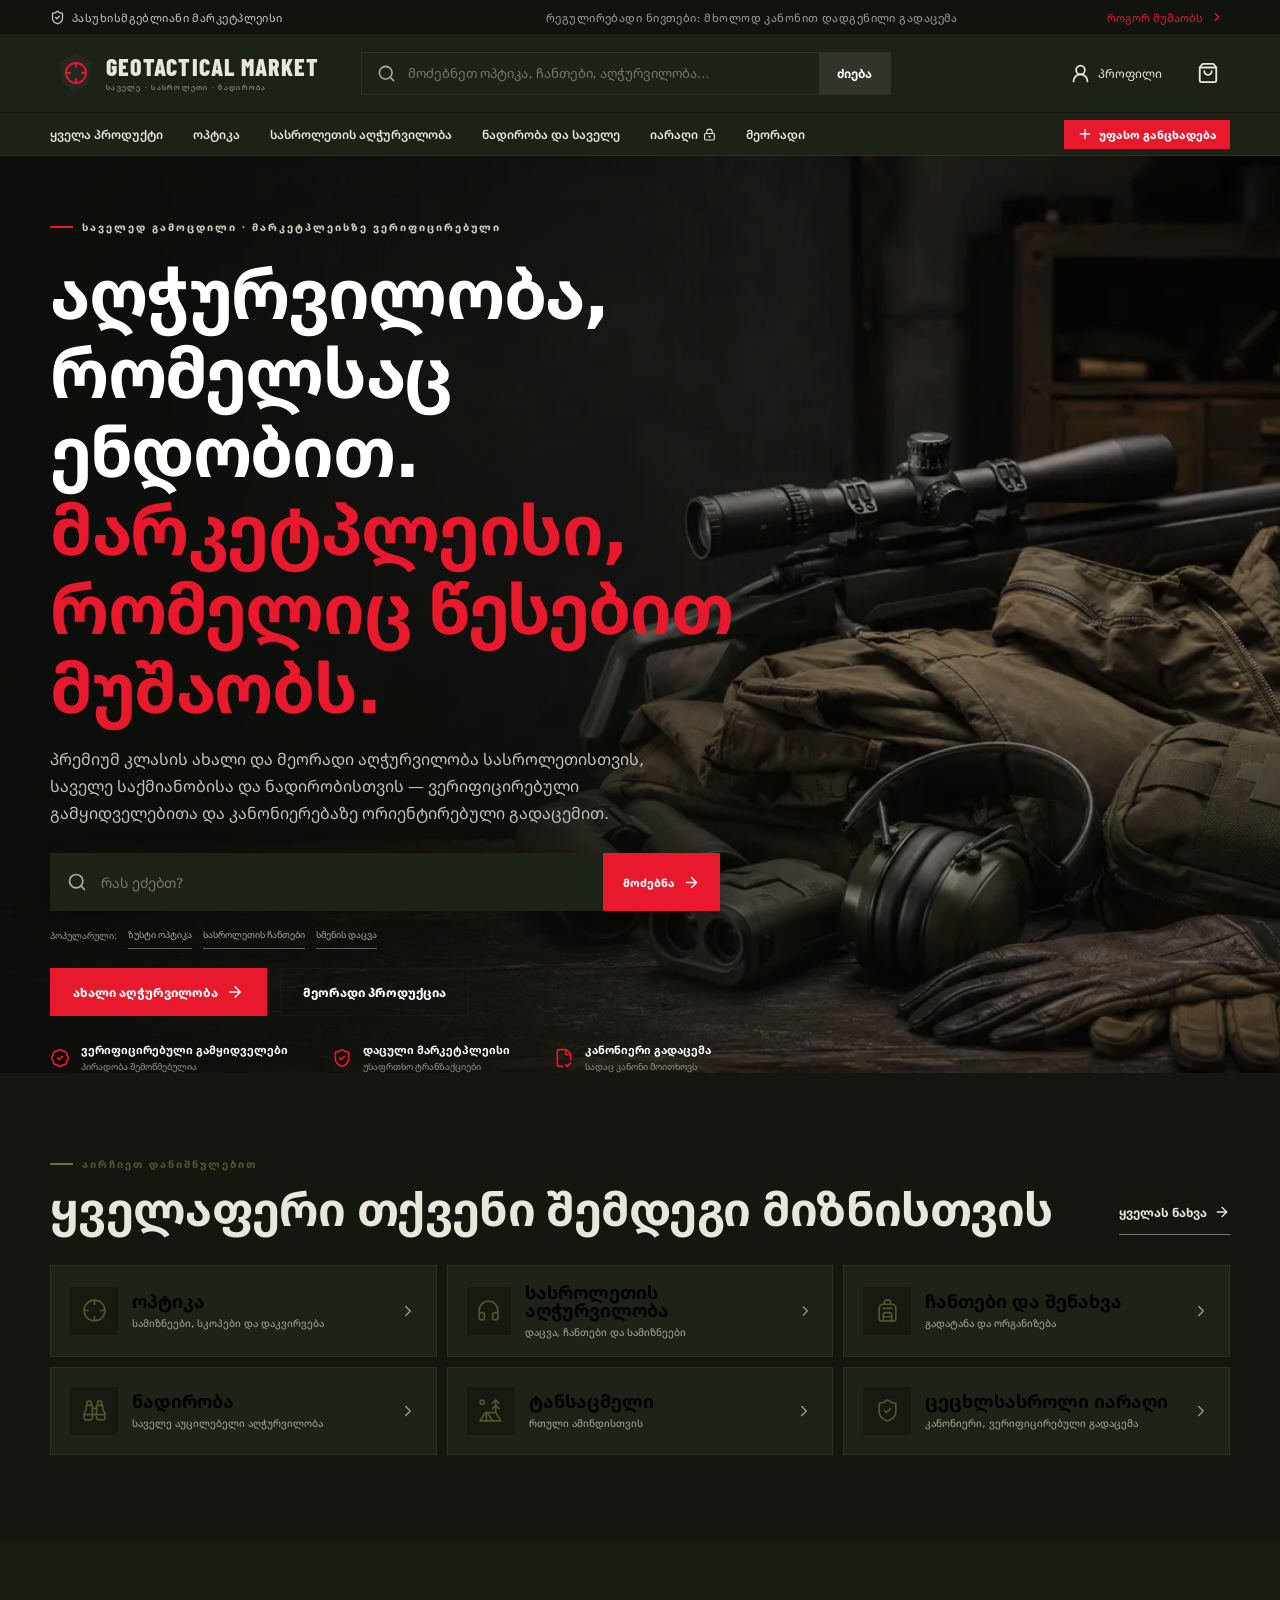
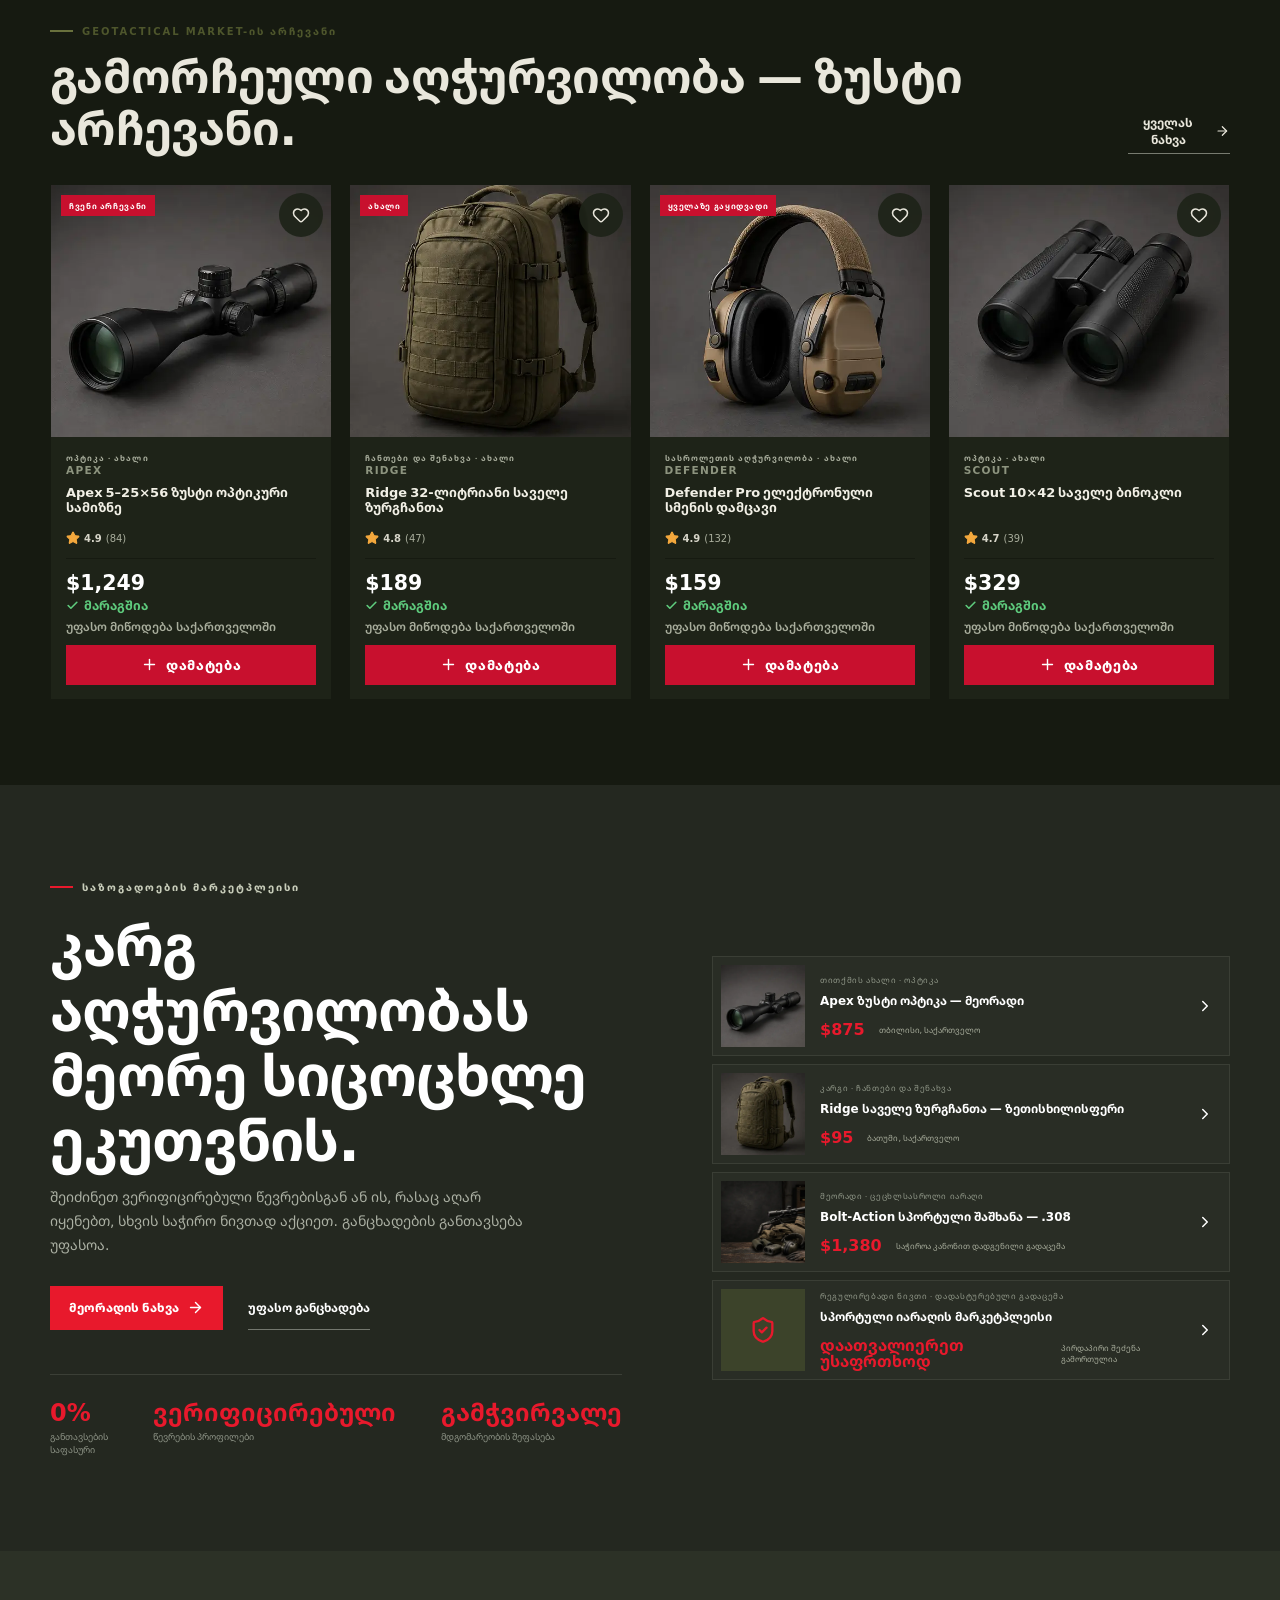
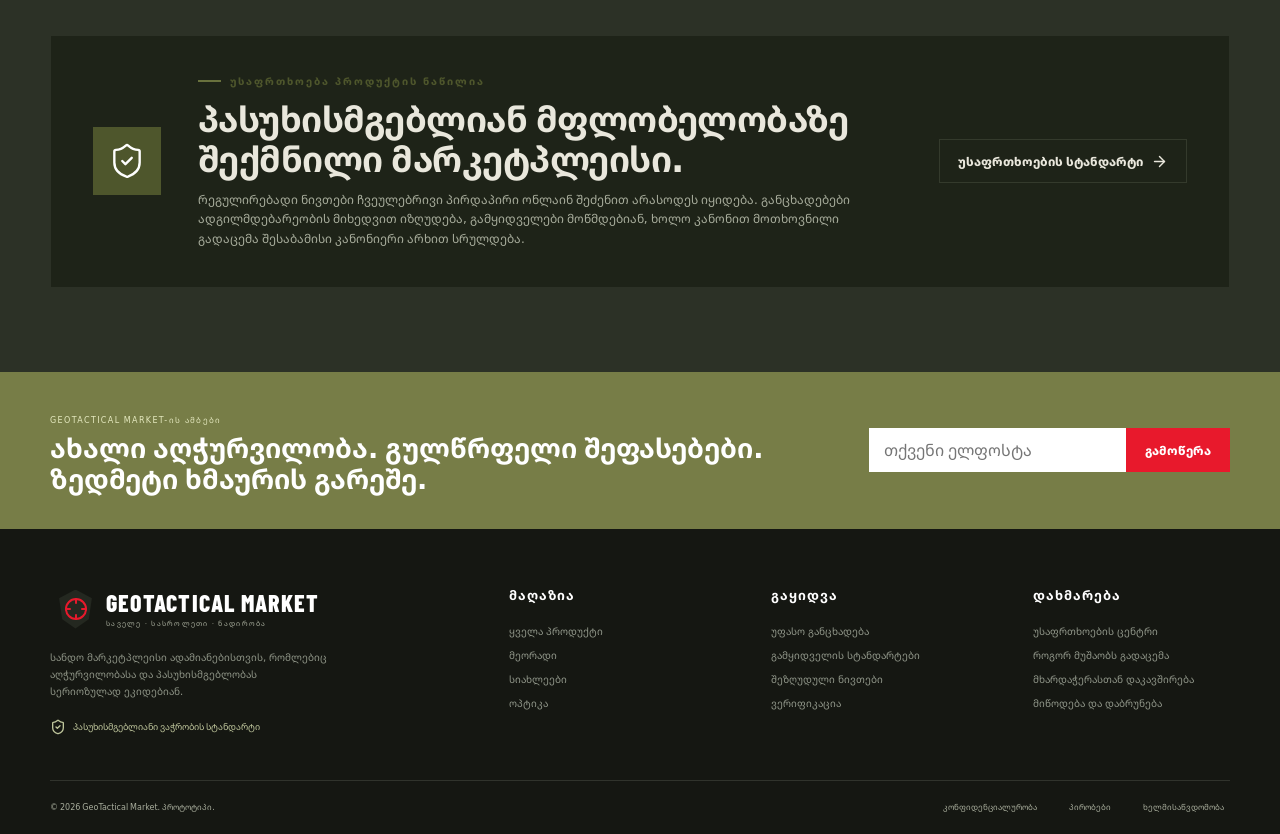
==== commit 0d8a0af8: "Adopt 5.11 Tactical styling, add user accounts with sell gating, fix Georgian text overlaps Restyles" ====
--- a/ironfield/index.html
+++ b/ironfield/index.html
@@ -15,7 +15,7 @@
 Error generating stack: `+e.message+`
 `+e.stack}}var De=Object.prototype.hasOwnProperty,Oe=t.unstable_scheduleCallback,ke=t.unstable_cancelCallback,Ae=t.unstable_shouldYield,je=t.unstable_requestPaint,Me=t.unstable_now,Ne=t.unstable_getCurrentPriorityLevel,Pe=t.unstable_ImmediatePriority,Fe=t.unstable_UserBlockingPriority,Ie=t.unstable_NormalPriority,Le=t.unstable_LowPriority,Re=t.unstable_IdlePriority,ze=t.log,Be=t.unstable_setDisableYieldValue,Ve=null,He=null;function Ue(e){if(typeof ze==`function`&&Be(e),He&&typeof He.setStrictMode==`function`)try{He.setStrictMode(Ve,e)}catch{}}var We=Math.clz32?Math.clz32:qe,Ge=Math.log,Ke=Math.LN2;function qe(e){return e>>>=0,e===0?32:31-(Ge(e)/Ke|0)|0}var Je=256,Ye=262144,Xe=4194304;function Ze(e){var t=e&42;if(t!==0)return t;switch(e&-e){case 1:return 1;case 2:return 2;case 4:return 4;case 8:return 8;case 16:return 16;case 32:return 32;case 64:return 64;case 128:return 128;case 256:case 512:case 1024:case 2048:case 4096:case 8192:case 16384:case 32768:case 65536:case 131072:return e&261888;case 262144:case 524288:case 1048576:case 2097152:return e&3932160;case 4194304:case 8388608:case 16777216:case 33554432:return e&62914560;case 67108864:return 67108864;case 134217728:return 134217728;case 268435456:return 268435456;case 536870912:return 536870912;case 1073741824:return 0;default:return e}}function Qe(e,t,n){var r=e.pendingLanes;if(r===0)return 0;var i=0,a=e.suspendedLanes,o=e.pingedLanes;e=e.warmLanes;var s=r&134217727;return s===0?(s=r&~a,s===0?o===0?n||(n=r&~e,n!==0&&(i=Ze(n))):i=Ze(o):i=Ze(s)):(r=s&~a,r===0?(o&=s,o===0?n||(n=s&~e,n!==0&&(i=Ze(n))):i=Ze(o)):i=Ze(r)),i===0?0:t!==0&&t!==i&&(t&a)===0&&(a=i&-i,n=t&-t,a>=n||a===32&&n&4194048)?t:i}function $e(e,t){return(e.pendingLanes&~(e.suspendedLanes&~e.pingedLanes)&t)===0}function et(e,t){switch(e){case 1:case 2:case 4:case 8:case 64:return t+250;case 16:case 32:case 128:case 256:case 512:case 1024:case 2048:case 4096:case 8192:case 16384:case 32768:case 65536:case 131072:case 262144:case 524288:case 1048576:case 2097152:return t+5e3;case 4194304:case 8388608:case 16777216:case 33554432:return-1;case 67108864:case 134217728:case 268435456:case 536870912:case 1073741824:return-1;default:return-1}}function tt(){var e=Xe;return Xe<<=1,!(Xe&62914560)&&(Xe=4194304),e}function nt(e){for(var t=[],n=0;31>n;n++)t.push(e);return t}function rt(e,t){e.pendingLanes|=t,t!==268435456&&(e.suspendedLanes=0,e.pingedLanes=0,e.warmLanes=0)}function it(e,t,n,r,i,a){var o=e.pendingLanes;e.pendingLanes=n,e.suspendedLanes=0,e.pingedLanes=0,e.warmLanes=0,e.expiredLanes&=n,e.entangledLanes&=n,e.errorRecoveryDisabledLanes&=n,e.shellSuspendCounter=0;var s=e.entanglements,c=e.expirationTimes,l=e.hiddenUpdates;for(n=o&~n;0<n;){var u=31-We(n),d=1<<u;s[u]=0,c[u]=-1;var f=l[u];if(f!==null)for(l[u]=null,u=0;u<f.length;u++){var p=f[u];p!==null&&(p.lane&=-536870913)}n&=~d}r!==0&&at(e,r,0),a!==0&&i===0&&e.tag!==0&&(e.suspendedLanes|=a&~(o&~t))}function at(e,t,n){e.pendingLanes|=t,e.suspendedLanes&=~t;var r=31-We(t);e.entangledLanes|=t,e.entanglements[r]=e.entanglements[r]|1073741824|n&261930}function ot(e,t){var n=e.entangledLanes|=t;for(e=e.entanglements;n;){var r=31-We(n),i=1<<r;i&t|e[r]&t&&(e[r]|=t),n&=~i}}function st(e,t){var n=t&-t;return n=n&42?1:ct(n),(n&(e.suspendedLanes|t))===0?n:0}function ct(e){switch(e){case 2:e=1;break;case 8:e=4;break;case 32:e=16;break;case 256:case 512:case 1024:case 2048:case 4096:case 8192:case 16384:case 32768:case 65536:case 131072:case 262144:case 524288:case 1048576:case 2097152:case 4194304:case 8388608:case 16777216:case 33554432:e=128;break;case 268435456:e=134217728;break;default:e=0}return e}function lt(e){return e&=-e,2<e?8<e?e&134217727?32:268435456:8:2}function ut(){var e=D.p;return e===0?(e=window.event,e===void 0?32:mp(e.type)):e}function dt(e,t){var n=D.p;try{return D.p=e,t()}finally{D.p=n}}var ft=Math.random().toString(36).slice(2),pt=`__reactFiber$`+ft,mt=`__reactProps$`+ft,ht=`__reactContainer$`+ft,gt=`__reactEvents$`+ft,_t=`__reactListeners$`+ft,vt=`__reactHandles$`+ft,yt=`__reactResources$`+ft,bt=`__reactMarker$`+ft;function xt(e){delete e[pt],delete e[mt],delete e[gt],delete e[_t],delete e[vt]}function St(e){var t=e[pt];if(t)return t;for(var n=e.parentNode;n;){if(t=n[ht]||n[pt]){if(n=t.alternate,t.child!==null||n!==null&&n.child!==null)for(e=df(e);e!==null;){if(n=e[pt])return n;e=df(e)}return t}e=n,n=e.parentNode}return null}function Ct(e){if(e=e[pt]||e[ht]){var t=e.tag;if(t===5||t===6||t===13||t===31||t===26||t===27||t===3)return e}return null}function wt(e){var t=e.tag;if(t===5||t===26||t===27||t===6)return e.stateNode;throw Error(s(33))}function Tt(e){var t=e[yt];return t||=e[yt]={hoistableStyles:new Map,hoistableScripts:new Map},t}function Et(e){e[bt]=!0}var Dt=new Set,Ot={};function kt(e,t){At(e,t),At(e+`Capture`,t)}function At(e,t){for(Ot[e]=t,e=0;e<t.length;e++)Dt.add(t[e])}var jt=RegExp(`^[:A-Z_a-z\\u00C0-\\u00D6\\u00D8-\\u00F6\\u00F8-\\u02FF\\u0370-\\u037D\\u037F-\\u1FFF\\u200C-\\u200D\\u2070-\\u218F\\u2C00-\\u2FEF\\u3001-\\uD7FF\\uF900-\\uFDCF\\uFDF0-\\uFFFD][:A-Z_a-z\\u00C0-\\u00D6\\u00D8-\\u00F6\\u00F8-\\u02FF\\u0370-\\u037D\\u037F-\\u1FFF\\u200C-\\u200D\\u2070-\\u218F\\u2C00-\\u2FEF\\u3001-\\uD7FF\\uF900-\\uFDCF\\uFDF0-\\uFFFD\\-.0-9\\u00B7\\u0300-\\u036F\\u203F-\\u2040]*$`),Mt={},Nt={};function Pt(e){return De.call(Nt,e)?!0:De.call(Mt,e)?!1:jt.test(e)?Nt[e]=!0:(Mt[e]=!0,!1)}function Ft(e,t,n){if(Pt(t))if(n===null)e.removeAttribute(t);else{switch(typeof n){case`undefined`:case`function`:case`symbol`:e.removeAttribute(t);return;case`boolean`:var r=t.toLowerCase().slice(0,5);if(r!==`data-`&&r!==`aria-`){e.removeAttribute(t);return}}e.setAttribute(t,``+n)}}function It(e,t,n){if(n===null)e.removeAttribute(t);else{switch(typeof n){case`undefined`:case`function`:case`symbol`:case`boolean`:e.removeAttribute(t);return}e.setAttribute(t,``+n)}}function Lt(e,t,n,r){if(r===null)e.removeAttribute(n);else{switch(typeof r){case`undefined`:case`function`:case`symbol`:case`boolean`:e.removeAttribute(n);return}e.setAttributeNS(t,n,``+r)}}function Rt(e){switch(typeof e){case`bigint`:case`boolean`:case`number`:case`string`:case`undefined`:return e;case`object`:return e;default:return``}}function zt(e){var t=e.type;return(e=e.nodeName)&&e.toLowerCase()===`input`&&(t===`checkbox`||t===`radio`)}function Bt(e,t,n){var r=Object.getOwnPropertyDescriptor(e.constructor.prototype,t);if(!e.hasOwnProperty(t)&&r!==void 0&&typeof r.get==`function`&&typeof r.set==`function`){var i=r.get,a=r.set;return Object.defineProperty(e,t,{configurable:!0,get:function(){return i.call(this)},set:function(e){n=``+e,a.call(this,e)}}),Object.defineProperty(e,t,{enumerable:r.enumerable}),{getValue:function(){return n},setValue:function(e){n=``+e},stopTracking:function(){e._valueTracker=null,delete e[t]}}}}function Vt(e){if(!e._valueTracker){var t=zt(e)?`checked`:`value`;e._valueTracker=Bt(e,t,``+e[t])}}function Ht(e){if(!e)return!1;var t=e._valueTracker;if(!t)return!0;var n=t.getValue(),r=``;return e&&(r=zt(e)?e.checked?`true`:`false`:e.value),e=r,e===n?!1:(t.setValue(e),!0)}function Ut(e){if(e||=typeof document<`u`?document:void 0,e===void 0)return null;try{return e.activeElement||e.body}catch{return e.body}}var Wt=/[\n"\\]/g;function Gt(e){return e.replace(Wt,function(e){return`\\`+e.charCodeAt(0).toString(16)+` `})}function Kt(e,t,n,r,i,a,o,s){e.name=``,o!=null&&typeof o!=`function`&&typeof o!=`symbol`&&typeof o!=`boolean`?e.type=o:e.removeAttribute(`type`),t==null?o!==`submit`&&o!==`reset`||e.removeAttribute(`value`):o===`number`?(t===0&&e.value===``||e.value!=t)&&(e.value=``+Rt(t)):e.value!==``+Rt(t)&&(e.value=``+Rt(t)),t==null?n==null?r!=null&&e.removeAttribute(`value`):Jt(e,o,Rt(n)):Jt(e,o,Rt(t)),i==null&&a!=null&&(e.defaultChecked=!!a),i!=null&&(e.checked=i&&typeof i!=`function`&&typeof i!=`symbol`),s!=null&&typeof s!=`function`&&typeof s!=`symbol`&&typeof s!=`boolean`?e.name=``+Rt(s):e.removeAttribute(`name`)}function qt(e,t,n,r,i,a,o,s){if(a!=null&&typeof a!=`function`&&typeof a!=`symbol`&&typeof a!=`boolean`&&(e.type=a),t!=null||n!=null){if(!(a!==`submit`&&a!==`reset`||t!=null)){Vt(e);return}n=n==null?``:``+Rt(n),t=t==null?n:``+Rt(t),s||t===e.value||(e.value=t),e.defaultValue=t}r??=i,r=typeof r!=`function`&&typeof r!=`symbol`&&!!r,e.checked=s?e.checked:!!r,e.defaultChecked=!!r,o!=null&&typeof o!=`function`&&typeof o!=`symbol`&&typeof o!=`boolean`&&(e.name=o),Vt(e)}function Jt(e,t,n){t===`number`&&Ut(e.ownerDocument)===e||e.defaultValue===``+n||(e.defaultValue=``+n)}function Yt(e,t,n,r){if(e=e.options,t){t={};for(var i=0;i<n.length;i++)t[`$`+n[i]]=!0;for(n=0;n<e.length;n++)i=t.hasOwnProperty(`$`+e[n].value),e[n].selected!==i&&(e[n].selected=i),i&&r&&(e[n].defaultSelected=!0)}else{for(n=``+Rt(n),t=null,i=0;i<e.length;i++){if(e[i].value===n){e[i].selected=!0,r&&(e[i].defaultSelected=!0);return}t!==null||e[i].disabled||(t=e[i])}t!==null&&(t.selected=!0)}}function Xt(e,t,n){if(t!=null&&(t=``+Rt(t),t!==e.value&&(e.value=t),n==null)){e.defaultValue!==t&&(e.defaultValue=t);return}e.defaultValue=n==null?``:``+Rt(n)}function Zt(e,t,n,r){if(t==null){if(r!=null){if(n!=null)throw Error(s(92));if(le(r)){if(1<r.length)throw Error(s(93));r=r[0]}n=r}n??=``,t=n}n=Rt(t),e.defaultValue=n,r=e.textContent,r===n&&r!==``&&r!==null&&(e.value=r),Vt(e)}function Qt(e,t){if(t){var n=e.firstChild;if(n&&n===e.lastChild&&n.nodeType===3){n.nodeValue=t;return}}e.textContent=t}var $t=new Set(`animationIterationCount aspectRatio borderImageOutset borderImageSlice borderImageWidth boxFlex boxFlexGroup boxOrdinalGroup columnCount columns flex flexGrow flexPositive flexShrink flexNegative flexOrder gridArea gridRow gridRowEnd gridRowSpan gridRowStart gridColumn gridColumnEnd gridColumnSpan gridColumnStart fontWeight lineClamp lineHeight opacity order orphans scale tabSize widows zIndex zoom fillOpacity floodOpacity stopOpacity strokeDasharray strokeDashoffset strokeMiterlimit strokeOpacity strokeWidth MozAnimationIterationCount MozBoxFlex MozBoxFlexGroup MozLineClamp msAnimationIterationCount msFlex msZoom msFlexGrow msFlexNegative msFlexOrder msFlexPositive msFlexShrink msGridColumn msGridColumnSpan msGridRow msGridRowSpan WebkitAnimationIterationCount WebkitBoxFlex WebKitBoxFlexGroup WebkitBoxOrdinalGroup WebkitColumnCount WebkitColumns WebkitFlex WebkitFlexGrow WebkitFlexPositive WebkitFlexShrink WebkitLineClamp`.split(` `));function en(e,t,n){var r=t.indexOf(`--`)===0;n==null||typeof n==`boolean`||n===``?r?e.setProperty(t,``):t===`float`?e.cssFloat=``:e[t]=``:r?e.setProperty(t,n):typeof n!=`number`||n===0||$t.has(t)?t===`float`?e.cssFloat=n:e[t]=(``+n).trim():e[t]=n+`px`}function tn(e,t,n){if(t!=null&&typeof t!=`object`)throw Error(s(62));if(e=e.style,n!=null){for(var r in n)!n.hasOwnProperty(r)||t!=null&&t.hasOwnProperty(r)||(r.indexOf(`--`)===0?e.setProperty(r,``):r===`float`?e.cssFloat=``:e[r]=``);for(var i in t)r=t[i],t.hasOwnProperty(i)&&n[i]!==r&&en(e,i,r)}else for(var a in t)t.hasOwnProperty(a)&&en(e,a,t[a])}function nn(e){if(e.indexOf(`-`)===-1)return!1;switch(e){case`annotation-xml`:case`color-profile`:case`font-face`:case`font-face-src`:case`font-face-uri`:case`font-face-format`:case`font-face-name`:case`missing-glyph`:return!1;default:return!0}}var rn=new Map([[`acceptCharset`,`accept-charset`],[`htmlFor`,`for`],[`httpEquiv`,`http-equiv`],[`crossOrigin`,`crossorigin`],[`accentHeight`,`accent-height`],[`alignmentBaseline`,`alignment-baseline`],[`arabicForm`,`arabic-form`],[`baselineShift`,`baseline-shift`],[`capHeight`,`cap-height`],[`clipPath`,`clip-path`],[`clipRule`,`clip-rule`],[`colorInterpolation`,`color-interpolation`],[`colorInterpolationFilters`,`color-interpolation-filters`],[`colorProfile`,`color-profile`],[`colorRendering`,`color-rendering`],[`dominantBaseline`,`dominant-baseline`],[`enableBackground`,`enable-background`],[`fillOpacity`,`fill-opacity`],[`fillRule`,`fill-rule`],[`floodColor`,`flood-color`],[`floodOpacity`,`flood-opacity`],[`fontFamily`,`font-family`],[`fontSize`,`font-size`],[`fontSizeAdjust`,`font-size-adjust`],[`fontStretch`,`font-stretch`],[`fontStyle`,`font-style`],[`fontVariant`,`font-variant`],[`fontWeight`,`font-weight`],[`glyphName`,`glyph-name`],[`glyphOrientationHorizontal`,`glyph-orientation-horizontal`],[`glyphOrientationVertical`,`glyph-orientation-vertical`],[`horizAdvX`,`horiz-adv-x`],[`horizOriginX`,`horiz-origin-x`],[`imageRendering`,`image-rendering`],[`letterSpacing`,`letter-spacing`],[`lightingColor`,`lighting-color`],[`markerEnd`,`marker-end`],[`markerMid`,`marker-mid`],[`markerStart`,`marker-start`],[`overlinePosition`,`overline-position`],[`overlineThickness`,`overline-thickness`],[`paintOrder`,`paint-order`],[`panose-1`,`panose-1`],[`pointerEvents`,`pointer-events`],[`renderingIntent`,`rendering-intent`],[`shapeRendering`,`shape-rendering`],[`stopColor`,`stop-color`],[`stopOpacity`,`stop-opacity`],[`strikethroughPosition`,`strikethrough-position`],[`strikethroughThickness`,`strikethrough-thickness`],[`strokeDasharray`,`stroke-dasharray`],[`strokeDashoffset`,`stroke-dashoffset`],[`strokeLinecap`,`stroke-linecap`],[`strokeLinejoin`,`stroke-linejoin`],[`strokeMiterlimit`,`stroke-miterlimit`],[`strokeOpacity`,`stroke-opacity`],[`strokeWidth`,`stroke-width`],[`textAnchor`,`text-anchor`],[`textDecoration`,`text-decoration`],[`textRendering`,`text-rendering`],[`transformOrigin`,`transform-origin`],[`underlinePosition`,`underline-position`],[`underlineThickness`,`underline-thickness`],[`unicodeBidi`,`unicode-bidi`],[`unicodeRange`,`unicode-range`],[`unitsPerEm`,`units-per-em`],[`vAlphabetic`,`v-alphabetic`],[`vHanging`,`v-hanging`],[`vIdeographic`,`v-ideographic`],[`vMathematical`,`v-mathematical`],[`vectorEffect`,`vector-effect`],[`vertAdvY`,`vert-adv-y`],[`vertOriginX`,`vert-origin-x`],[`vertOriginY`,`vert-origin-y`],[`wordSpacing`,`word-spacing`],[`writingMode`,`writing-mode`],[`xmlnsXlink`,`xmlns:xlink`],[`xHeight`,`x-height`]]),an=/^[\u0000-\u001F ]*j[\r\n\t]*a[\r\n\t]*v[\r\n\t]*a[\r\n\t]*s[\r\n\t]*c[\r\n\t]*r[\r\n\t]*i[\r\n\t]*p[\r\n\t]*t[\r\n\t]*:/i;function on(e){return an.test(``+e)?`javascript:throw new Error('React has blocked a javascript: URL as a security precaution.')`:e}function sn(){}var cn=null;function ln(e){return e=e.target||e.srcElement||window,e.correspondingUseElement&&(e=e.correspondingUseElement),e.nodeType===3?e.parentNode:e}var un=null,dn=null;function fn(e){var t=Ct(e);if(t&&(e=t.stateNode)){var n=e[mt]||null;a:switch(e=t.stateNode,t.type){case`input`:if(Kt(e,n.value,n.defaultValue,n.defaultValue,n.checked,n.defaultChecked,n.type,n.name),t=n.name,n.type===`radio`&&t!=null){for(n=e;n.parentNode;)n=n.parentNode;for(n=n.querySelectorAll(`input[name="`+Gt(``+t)+`"][type="radio"]`),t=0;t<n.length;t++){var r=n[t];if(r!==e&&r.form===e.form){var i=r[mt]||null;if(!i)throw Error(s(90));Kt(r,i.value,i.defaultValue,i.defaultValue,i.checked,i.defaultChecked,i.type,i.name)}}for(t=0;t<n.length;t++)r=n[t],r.form===e.form&&Ht(r)}break a;case`textarea`:Xt(e,n.value,n.defaultValue);break a;case`select`:t=n.value,t!=null&&Yt(e,!!n.multiple,t,!1)}}}var pn=!1;function mn(e,t,n){if(pn)return e(t,n);pn=!0;try{return e(t)}finally{if(pn=!1,(un!==null||dn!==null)&&(bu(),un&&(t=un,e=dn,dn=un=null,fn(t),e)))for(t=0;t<e.length;t++)fn(e[t])}}function hn(e,t){var n=e.stateNode;if(n===null)return null;var r=n[mt]||null;if(r===null)return null;n=r[t];a:switch(t){case`onClick`:case`onClickCapture`:case`onDoubleClick`:case`onDoubleClickCapture`:case`onMouseDown`:case`onMouseDownCapture`:case`onMouseMove`:case`onMouseMoveCapture`:case`onMouseUp`:case`onMouseUpCapture`:case`onMouseEnter`:(r=!r.disabled)||(e=e.type,r=!(e===`button`||e===`input`||e===`select`||e===`textarea`)),e=!r;break a;default:e=!1}if(e)return null;if(n&&typeof n!=`function`)throw Error(s(231,t,typeof n));return n}var gn=!(typeof window>`u`||window.document===void 0||window.document.createElement===void 0),_n=!1;if(gn)try{var vn={};Object.defineProperty(vn,"passive",{get:function(){_n=!0}}),window.addEventListener(`test`,vn,vn),window.removeEventListener(`test`,vn,vn)}catch{_n=!1}var yn=null,bn=null,xn=null;function Sn(){if(xn)return xn;var e,t=bn,n=t.length,r,i=`value`in yn?yn.value:yn.textContent,a=i.length;for(e=0;e<n&&t[e]===i[e];e++);var o=n-e;for(r=1;r<=o&&t[n-r]===i[a-r];r++);return xn=i.slice(e,1<r?1-r:void 0)}function Cn(e){var t=e.keyCode;return`charCode`in e?(e=e.charCode,e===0&&t===13&&(e=13)):e=t,e===10&&(e=13),32<=e||e===13?e:0}function wn(){return!0}function Tn(){return!1}function En(e){function t(t,n,r,i,a){for(var o in this._reactName=t,this._targetInst=r,this.type=n,this.nativeEvent=i,this.target=a,this.currentTarget=null,e)e.hasOwnProperty(o)&&(t=e[o],this[o]=t?t(i):i[o]);return this.isDefaultPrevented=(i.defaultPrevented==null?!1===i.returnValue:i.defaultPrevented)?wn:Tn,this.isPropagationStopped=Tn,this}return h(t.prototype,{preventDefault:function(){this.defaultPrevented=!0;var e=this.nativeEvent;e&&(e.preventDefault?e.preventDefault():typeof e.returnValue!=`unknown`&&(e.returnValue=!1),this.isDefaultPrevented=wn)},stopPropagation:function(){var e=this.nativeEvent;e&&(e.stopPropagation?e.stopPropagation():typeof e.cancelBubble!=`unknown`&&(e.cancelBubble=!0),this.isPropagationStopped=wn)},persist:function(){},isPersistent:wn}),t}var Dn={eventPhase:0,bubbles:0,cancelable:0,timeStamp:function(e){return e.timeStamp||Date.now()},defaultPrevented:0,isTrusted:0},On=En(Dn),kn=h({},Dn,{view:0,detail:0}),An=En(kn),jn,Mn,Nn,Pn=h({},kn,{screenX:0,screenY:0,clientX:0,clientY:0,pageX:0,pageY:0,ctrlKey:0,shiftKey:0,altKey:0,metaKey:0,getModifierState:Gn,button:0,buttons:0,relatedTarget:function(e){return e.relatedTarget===void 0?e.fromElement===e.srcElement?e.toElement:e.fromElement:e.relatedTarget},movementX:function(e){return`movementX`in e?e.movementX:(e!==Nn&&(Nn&&e.type===`mousemove`?(jn=e.screenX-Nn.screenX,Mn=e.screenY-Nn.screenY):Mn=jn=0,Nn=e),jn)},movementY:function(e){return`movementY`in e?e.movementY:Mn}}),Fn=En(Pn),In=En(h({},Pn,{dataTransfer:0})),Ln=En(h({},kn,{relatedTarget:0})),Rn=En(h({},Dn,{animationName:0,elapsedTime:0,pseudoElement:0})),zn=En(h({},Dn,{clipboardData:function(e){return`clipboardData`in e?e.clipboardData:window.clipboardData}})),Bn=En(h({},Dn,{data:0})),Vn={Esc:`Escape`,Spacebar:` `,Left:`ArrowLeft`,Up:`ArrowUp`,Right:`ArrowRight`,Down:`ArrowDown`,Del:`Delete`,Win:`OS`,Menu:`ContextMenu`,Apps:`ContextMenu`,Scroll:`ScrollLock`,MozPrintableKey:`Unidentified`},Hn={8:`Backspace`,9:`Tab`,12:`Clear`,13:`Enter`,16:`Shift`,17:`Control`,18:`Alt`,19:`Pause`,20:`CapsLock`,27:`Escape`,32:` `,33:`PageUp`,34:`PageDown`,35:`End`,36:`Home`,37:`ArrowLeft`,38:`ArrowUp`,39:`ArrowRight`,40:`ArrowDown`,45:`Insert`,46:`Delete`,112:`F1`,113:`F2`,114:`F3`,115:`F4`,116:`F5`,117:`F6`,118:`F7`,119:`F8`,120:`F9`,121:`F10`,122:`F11`,123:`F12`,144:`NumLock`,145:`ScrollLock`,224:`Meta`},Un={Alt:`altKey`,Control:`ctrlKey`,Meta:`metaKey`,Shift:`shiftKey`};function Wn(e){var t=this.nativeEvent;return t.getModifierState?t.getModifierState(e):(e=Un[e])?!!t[e]:!1}function Gn(){return Wn}var Kn=En(h({},kn,{key:function(e){if(e.key){var t=Vn[e.key]||e.key;if(t!==`Unidentified`)return t}return e.type===`keypress`?(e=Cn(e),e===13?`Enter`:String.fromCharCode(e)):e.type===`keydown`||e.type===`keyup`?Hn[e.keyCode]||`Unidentified`:``},code:0,location:0,ctrlKey:0,shiftKey:0,altKey:0,metaKey:0,repeat:0,locale:0,getModifierState:Gn,charCode:function(e){return e.type===`keypress`?Cn(e):0},keyCode:function(e){return e.type===`keydown`||e.type===`keyup`?e.keyCode:0},which:function(e){return e.type===`keypress`?Cn(e):e.type===`keydown`||e.type===`keyup`?e.keyCode:0}})),qn=En(h({},Pn,{pointerId:0,width:0,height:0,pressure:0,tangentialPressure:0,tiltX:0,tiltY:0,twist:0,pointerType:0,isPrimary:0})),Jn=En(h({},kn,{touches:0,targetTouches:0,changedTouches:0,altKey:0,metaKey:0,ctrlKey:0,shiftKey:0,getModifierState:Gn})),Yn=En(h({},Dn,{propertyName:0,elapsedTime:0,pseudoElement:0})),Xn=En(h({},Pn,{deltaX:function(e){return`deltaX`in e?e.deltaX:`wheelDeltaX`in e?-e.wheelDeltaX:0},deltaY:function(e){return`deltaY`in e?e.deltaY:`wheelDeltaY`in e?-e.wheelDeltaY:`wheelDelta`in e?-e.wheelDelta:0},deltaZ:0,deltaMode:0})),Zn=En(h({},Dn,{newState:0,oldState:0})),Qn=[9,13,27,32],$n=gn&&`CompositionEvent`in window,er=null;gn&&`documentMode`in document&&(er=document.documentMode);var tr=gn&&`TextEvent`in window&&!er,nr=gn&&(!$n||er&&8<er&&11>=er),rr=` `,ir=!1;function ar(e,t){switch(e){case`keyup`:return Qn.indexOf(t.keyCode)!==-1;case`keydown`:return t.keyCode!==229;case`keypress`:case`mousedown`:case`focusout`:return!0;default:return!1}}function or(e){return e=e.detail,typeof e==`object`&&`data`in e?e.data:null}var sr=!1;function cr(e,t){switch(e){case`compositionend`:return or(t);case`keypress`:return t.which===32?(ir=!0,rr):null;case`textInput`:return e=t.data,e===rr&&ir?null:e;default:return null}}function lr(e,t){if(sr)return e===`compositionend`||!$n&&ar(e,t)?(e=Sn(),xn=bn=yn=null,sr=!1,e):null;switch(e){case`paste`:return null;case`keypress`:if(!(t.ctrlKey||t.altKey||t.metaKey)||t.ctrlKey&&t.altKey){if(t.char&&1<t.char.length)return t.char;if(t.which)return String.fromCharCode(t.which)}return null;case`compositionend`:return nr&&t.locale!==`ko`?null:t.data;default:return null}}var ur={color:!0,date:!0,datetime:!0,"datetime-local":!0,email:!0,month:!0,number:!0,password:!0,range:!0,search:!0,tel:!0,text:!0,time:!0,url:!0,week:!0};function dr(e){var t=e&&e.nodeName&&e.nodeName.toLowerCase();return t===`input`?!!ur[e.type]:t===`textarea`}function fr(e,t,n,r){un?dn?dn.push(r):dn=[r]:un=r,t=Ed(t,`onChange`),0<t.length&&(n=new On(`onChange`,`change`,null,n,r),e.push({event:n,listeners:t}))}var pr=null,mr=null;function hr(e){yd(e,0)}function gr(e){if(Ht(wt(e)))return e}function _r(e,t){if(e===`change`)return t}var vr=!1;if(gn){var yr;if(gn){var br=`oninput`in document;if(!br){var xr=document.createElement(`div`);xr.setAttribute(`oninput`,`return;`),br=typeof xr.oninput==`function`}yr=br}else yr=!1;vr=yr&&(!document.documentMode||9<document.documentMode)}function Sr(){pr&&(pr.detachEvent(`onpropertychange`,Cr),mr=pr=null)}function Cr(e){if(e.propertyName===`value`&&gr(mr)){var t=[];fr(t,mr,e,ln(e)),mn(hr,t)}}function wr(e,t,n){e===`focusin`?(Sr(),pr=t,mr=n,pr.attachEvent(`onpropertychange`,Cr)):e===`focusout`&&Sr()}function Tr(e){if(e===`selectionchange`||e===`keyup`||e===`keydown`)return gr(mr)}function Er(e,t){if(e===`click`)return gr(t)}function Dr(e,t){if(e===`input`||e===`change`)return gr(t)}function Or(e,t){return e===t&&(e!==0||1/e==1/t)||e!==e&&t!==t}var kr=typeof Object.is==`function`?Object.is:Or;function Ar(e,t){if(kr(e,t))return!0;if(typeof e!=`object`||!e||typeof t!=`object`||!t)return!1;var n=Object.keys(e),r=Object.keys(t);if(n.length!==r.length)return!1;for(r=0;r<n.length;r++){var i=n[r];if(!De.call(t,i)||!kr(e[i],t[i]))return!1}return!0}function jr(e){for(;e&&e.firstChild;)e=e.firstChild;return e}function Mr(e,t){var n=jr(e);e=0;for(var r;n;){if(n.nodeType===3){if(r=e+n.textContent.length,e<=t&&r>=t)return{node:n,offset:t-e};e=r}a:{for(;n;){if(n.nextSibling){n=n.nextSibling;break a}n=n.parentNode}n=void 0}n=jr(n)}}function Nr(e,t){return e&&t?e===t?!0:e&&e.nodeType===3?!1:t&&t.nodeType===3?Nr(e,t.parentNode):`contains`in e?e.contains(t):e.compareDocumentPosition?!!(e.compareDocumentPosition(t)&16):!1:!1}function Pr(e){e=e!=null&&e.ownerDocument!=null&&e.ownerDocument.defaultView!=null?e.ownerDocument.defaultView:window;for(var t=Ut(e.document);t instanceof e.HTMLIFrameElement;){try{var n=typeof t.contentWindow.location.href==`string`}catch{n=!1}if(n)e=t.contentWindow;else break;t=Ut(e.document)}return t}function Fr(e){var t=e&&e.nodeName&&e.nodeName.toLowerCase();return t&&(t===`input`&&(e.type===`text`||e.type===`search`||e.type===`tel`||e.type===`url`||e.type===`password`)||t===`textarea`||e.contentEditable===`true`)}var Ir=gn&&`documentMode`in document&&11>=document.documentMode,Lr=null,Rr=null,zr=null,Br=!1;function Vr(e,t,n){var r=n.window===n?n.document:n.nodeType===9?n:n.ownerDocument;Br||Lr==null||Lr!==Ut(r)||(r=Lr,`selectionStart`in r&&Fr(r)?r={start:r.selectionStart,end:r.selectionEnd}:(r=(r.ownerDocument&&r.ownerDocument.defaultView||window).getSelection(),r={anchorNode:r.anchorNode,anchorOffset:r.anchorOffset,focusNode:r.focusNode,focusOffset:r.focusOffset}),zr&&Ar(zr,r)||(zr=r,r=Ed(Rr,`onSelect`),0<r.length&&(t=new On(`onSelect`,`select`,null,t,n),e.push({event:t,listeners:r}),t.target=Lr)))}function Hr(e,t){var n={};return n[e.toLowerCase()]=t.toLowerCase(),n[`Webkit`+e]=`webkit`+t,n[`Moz`+e]=`moz`+t,n}var Ur={animationend:Hr(`Animation`,`AnimationEnd`),animationiteration:Hr(`Animation`,`AnimationIteration`),animationstart:Hr(`Animation`,`AnimationStart`),transitionrun:Hr(`Transition`,`TransitionRun`),transitionstart:Hr(`Transition`,`TransitionStart`),transitioncancel:Hr(`Transition`,`TransitionCancel`),transitionend:Hr(`Transition`,`TransitionEnd`)},Wr={},Gr={};gn&&(Gr=document.createElement(`div`).style,`AnimationEvent`in window||(delete Ur.animationend.animation,delete Ur.animationiteration.animation,delete Ur.animationstart.animation),`TransitionEvent`in window||delete Ur.transitionend.transition);function Kr(e){if(Wr[e])return Wr[e];if(!Ur[e])return e;var t=Ur[e],n;for(n in t)if(t.hasOwnProperty(n)&&n in Gr)return Wr[e]=t[n];return e}var qr=Kr(`animationend`),Jr=Kr(`animationiteration`),Yr=Kr(`animationstart`),Xr=Kr(`transitionrun`),Zr=Kr(`transitionstart`),Qr=Kr(`transitioncancel`),$r=Kr(`transitionend`),ei=new Map,ti=`abort auxClick beforeToggle cancel canPlay canPlayThrough click close contextMenu copy cut drag dragEnd dragEnter dragExit dragLeave dragOver dragStart drop durationChange emptied encrypted ended error gotPointerCapture input invalid keyDown keyPress keyUp load loadedData loadedMetadata loadStart lostPointerCapture mouseDown mouseMove mouseOut mouseOver mouseUp paste pause play playing pointerCancel pointerDown pointerMove pointerOut pointerOver pointerUp progress rateChange reset resize seeked seeking stalled submit suspend timeUpdate touchCancel touchEnd touchStart volumeChange scroll toggle touchMove waiting wheel`.split(` `);ti.push(`scrollEnd`);function ni(e,t){ei.set(e,t),kt(t,[e])}var ri=typeof reportError==`function`?reportError:function(e){if(typeof window==`object`&&typeof window.ErrorEvent==`function`){var t=new window.ErrorEvent(`error`,{bubbles:!0,cancelable:!0,message:typeof e==`object`&&e&&typeof e.message==`string`?String(e.message):String(e),error:e});if(!window.dispatchEvent(t))return}else if(typeof process==`object`&&typeof process.emit==`function`){process.emit(`uncaughtException`,e);return}console.error(e)},ii=[],ai=0,oi=0;function si(){for(var e=ai,t=oi=ai=0;t<e;){var n=ii[t];ii[t++]=null;var r=ii[t];ii[t++]=null;var i=ii[t];ii[t++]=null;var a=ii[t];if(ii[t++]=null,r!==null&&i!==null){var o=r.pending;o===null?i.next=i:(i.next=o.next,o.next=i),r.pending=i}a!==0&&di(n,i,a)}}function ci(e,t,n,r){ii[ai++]=e,ii[ai++]=t,ii[ai++]=n,ii[ai++]=r,oi|=r,e.lanes|=r,e=e.alternate,e!==null&&(e.lanes|=r)}function li(e,t,n,r){return ci(e,t,n,r),fi(e)}function ui(e,t){return ci(e,null,null,t),fi(e)}function di(e,t,n){e.lanes|=n;var r=e.alternate;r!==null&&(r.lanes|=n);for(var i=!1,a=e.return;a!==null;)a.childLanes|=n,r=a.alternate,r!==null&&(r.childLanes|=n),a.tag===22&&(e=a.stateNode,e===null||e._visibility&1||(i=!0)),e=a,a=a.return;return e.tag===3?(a=e.stateNode,i&&t!==null&&(i=31-We(n),e=a.hiddenUpdates,r=e[i],r===null?e[i]=[t]:r.push(t),t.lane=n|536870912),a):null}function fi(e){if(50<du)throw du=0,fu=null,Error(s(185));for(var t=e.return;t!==null;)e=t,t=e.return;return e.tag===3?e.stateNode:null}var pi={};function mi(e,t,n,r){this.tag=e,this.key=n,this.sibling=this.child=this.return=this.stateNode=this.type=this.elementType=null,this.index=0,this.refCleanup=this.ref=null,this.pendingProps=t,this.dependencies=this.memoizedState=this.updateQueue=this.memoizedProps=null,this.mode=r,this.subtreeFlags=this.flags=0,this.deletions=null,this.childLanes=this.lanes=0,this.alternate=null}function hi(e,t,n,r){return new mi(e,t,n,r)}function gi(e){return e=e.prototype,!(!e||!e.isReactComponent)}function _i(e,t){var n=e.alternate;return n===null?(n=hi(e.tag,t,e.key,e.mode),n.elementType=e.elementType,n.type=e.type,n.stateNode=e.stateNode,n.alternate=e,e.alternate=n):(n.pendingProps=t,n.type=e.type,n.flags=0,n.subtreeFlags=0,n.deletions=null),n.flags=e.flags&65011712,n.childLanes=e.childLanes,n.lanes=e.lanes,n.child=e.child,n.memoizedProps=e.memoizedProps,n.memoizedState=e.memoizedState,n.updateQueue=e.updateQueue,t=e.dependencies,n.dependencies=t===null?null:{lanes:t.lanes,firstContext:t.firstContext},n.sibling=e.sibling,n.index=e.index,n.ref=e.ref,n.refCleanup=e.refCleanup,n}function vi(e,t){e.flags&=65011714;var n=e.alternate;return n===null?(e.childLanes=0,e.lanes=t,e.child=null,e.subtreeFlags=0,e.memoizedProps=null,e.memoizedState=null,e.updateQueue=null,e.dependencies=null,e.stateNode=null):(e.childLanes=n.childLanes,e.lanes=n.lanes,e.child=n.child,e.subtreeFlags=0,e.deletions=null,e.memoizedProps=n.memoizedProps,e.memoizedState=n.memoizedState,e.updateQueue=n.updateQueue,e.type=n.type,t=n.dependencies,e.dependencies=t===null?null:{lanes:t.lanes,firstContext:t.firstContext}),e}function yi(e,t,n,r,i,a){var o=0;if(r=e,typeof e==`function`)gi(e)&&(o=1);else if(typeof e==`string`)o=Uf(e,n,pe.current)?26:e===`html`||e===`head`||e===`body`?27:5;else a:switch(e){case T:return e=hi(31,n,t,i),e.elementType=T,e.lanes=a,e;case y:return bi(n.children,i,a,t);case b:o=8,i|=24;break;case x:return e=hi(12,n,t,i|2),e.elementType=x,e.lanes=a,e;case te:return e=hi(13,n,t,i),e.elementType=te,e.lanes=a,e;case ne:return e=hi(19,n,t,i),e.elementType=ne,e.lanes=a,e;default:if(typeof e==`object`&&e)switch(e.$$typeof){case S:o=10;break a;case ee:o=9;break a;case C:o=11;break a;case w:o=14;break a;case re:o=16,r=null;break a}o=29,n=Error(s(130,e===null?`null`:typeof e,``)),r=null}return t=hi(o,n,t,i),t.elementType=e,t.type=r,t.lanes=a,t}function bi(e,t,n,r){return e=hi(7,e,r,t),e.lanes=n,e}function xi(e,t,n){return e=hi(6,e,null,t),e.lanes=n,e}function Si(e){var t=hi(18,null,null,0);return t.stateNode=e,t}function Ci(e,t,n){return t=hi(4,e.children===null?[]:e.children,e.key,t),t.lanes=n,t.stateNode={containerInfo:e.containerInfo,pendingChildren:null,implementation:e.implementation},t}var wi=new WeakMap;function Ti(e,t){if(typeof e==`object`&&e){var n=wi.get(e);return n===void 0?(t={value:e,source:t,stack:Ee(t)},wi.set(e,t),t):n}return{value:e,source:t,stack:Ee(t)}}var Ei=[],Di=0,Oi=null,ki=0,Ai=[],ji=0,Mi=null,Ni=1,Pi=``;function Fi(e,t){Ei[Di++]=ki,Ei[Di++]=Oi,Oi=e,ki=t}function Ii(e,t,n){Ai[ji++]=Ni,Ai[ji++]=Pi,Ai[ji++]=Mi,Mi=e;var r=Ni;e=Pi;var i=32-We(r)-1;r&=~(1<<i),n+=1;var a=32-We(t)+i;if(30<a){var o=i-i%5;a=(r&(1<<o)-1).toString(32),r>>=o,i-=o,Ni=1<<32-We(t)+i|n<<i|r,Pi=a+e}else Ni=1<<a|n<<i|r,Pi=e}function Li(e){e.return!==null&&(Fi(e,1),Ii(e,1,0))}function Ri(e){for(;e===Oi;)Oi=Ei[--Di],Ei[Di]=null,ki=Ei[--Di],Ei[Di]=null;for(;e===Mi;)Mi=Ai[--ji],Ai[ji]=null,Pi=Ai[--ji],Ai[ji]=null,Ni=Ai[--ji],Ai[ji]=null}function zi(e,t){Ai[ji++]=Ni,Ai[ji++]=Pi,Ai[ji++]=Mi,Ni=t.id,Pi=t.overflow,Mi=e}var Bi=null,M=null,N=!1,Vi=null,Hi=!1,Ui=Error(s(519));function Wi(e){throw Xi(Ti(Error(s(418,1<arguments.length&&arguments[1]!==void 0&&arguments[1]?`text`:`HTML`,``)),e)),Ui}function Gi(e){var t=e.stateNode,n=e.type,r=e.memoizedProps;switch(t[pt]=e,t[mt]=r,n){case`dialog`:Q(`cancel`,t),Q(`close`,t);break;case`iframe`:case`object`:case`embed`:Q(`load`,t);break;case`video`:case`audio`:for(n=0;n<_d.length;n++)Q(_d[n],t);break;case`source`:Q(`error`,t);break;case`img`:case`image`:case`link`:Q(`error`,t),Q(`load`,t);break;case`details`:Q(`toggle`,t);break;case`input`:Q(`invalid`,t),qt(t,r.value,r.defaultValue,r.checked,r.defaultChecked,r.type,r.name,!0);break;case`select`:Q(`invalid`,t);break;case`textarea`:Q(`invalid`,t),Zt(t,r.value,r.defaultValue,r.children)}n=r.children,typeof n!=`string`&&typeof n!=`number`&&typeof n!=`bigint`||t.textContent===``+n||!0===r.suppressHydrationWarning||Md(t.textContent,n)?(r.popover!=null&&(Q(`beforetoggle`,t),Q(`toggle`,t)),r.onScroll!=null&&Q(`scroll`,t),r.onScrollEnd!=null&&Q(`scrollend`,t),r.onClick!=null&&(t.onclick=sn),t=!0):t=!1,t||Wi(e,!0)}function Ki(e){for(Bi=e.return;Bi;)switch(Bi.tag){case 5:case 31:case 13:Hi=!1;return;case 27:case 3:Hi=!0;return;default:Bi=Bi.return}}function qi(e){if(e!==Bi)return!1;if(!N)return Ki(e),N=!0,!1;var t=e.tag,n;if((n=t!==3&&t!==27)&&((n=t===5)&&(n=e.type,n=!(n!==`form`&&n!==`button`)||Ud(e.type,e.memoizedProps)),n=!n),n&&M&&Wi(e),Ki(e),t===13){if(e=e.memoizedState,e=e===null?null:e.dehydrated,!e)throw Error(s(317));M=uf(e)}else if(t===31){if(e=e.memoizedState,e=e===null?null:e.dehydrated,!e)throw Error(s(317));M=uf(e)}else t===27?(t=M,Zd(e.type)?(e=lf,lf=null,M=e):M=t):M=Bi?cf(e.stateNode.nextSibling):null;return!0}function Ji(){M=Bi=null,N=!1}function Yi(){var e=Vi;return e!==null&&(Zl===null?Zl=e:Zl.push.apply(Zl,e),Vi=null),e}function Xi(e){Vi===null?Vi=[e]:Vi.push(e)}var Zi=O(null),Qi=null,$i=null;function ea(e,t,n){A(Zi,t._currentValue),t._currentValue=n}function ta(e){e._currentValue=Zi.current,k(Zi)}function na(e,t,n){for(;e!==null;){var r=e.alternate;if((e.childLanes&t)===t?r!==null&&(r.childLanes&t)!==t&&(r.childLanes|=t):(e.childLanes|=t,r!==null&&(r.childLanes|=t)),e===n)break;e=e.return}}function ra(e,t,n,r){var i=e.child;for(i!==null&&(i.return=e);i!==null;){var a=i.dependencies;if(a!==null){var o=i.child;a=a.firstContext;a:for(;a!==null;){var c=a;a=i;for(var l=0;l<t.length;l++)if(c.context===t[l]){a.lanes|=n,c=a.alternate,c!==null&&(c.lanes|=n),na(a.return,n,e),r||(o=null);break a}a=c.next}}else if(i.tag===18){if(o=i.return,o===null)throw Error(s(341));o.lanes|=n,a=o.alternate,a!==null&&(a.lanes|=n),na(o,n,e),o=null}else o=i.child;if(o!==null)o.return=i;else for(o=i;o!==null;){if(o===e){o=null;break}if(i=o.sibling,i!==null){i.return=o.return,o=i;break}o=o.return}i=o}}function ia(e,t,n,r){e=null;for(var i=t,a=!1;i!==null;){if(!a){if(i.flags&524288)a=!0;else if(i.flags&262144)break}if(i.tag===10){var o=i.alternate;if(o===null)throw Error(s(387));if(o=o.memoizedProps,o!==null){var c=i.type;kr(i.pendingProps.value,o.value)||(e===null?e=[c]:e.push(c))}}else if(i===ge.current){if(o=i.alternate,o===null)throw Error(s(387));o.memoizedState.memoizedState!==i.memoizedState.memoizedState&&(e===null?e=[Qf]:e.push(Qf))}i=i.return}e!==null&&ra(t,e,n,r),t.flags|=262144}function aa(e){for(e=e.firstContext;e!==null;){if(!kr(e.context._currentValue,e.memoizedValue))return!0;e=e.next}return!1}function oa(e){Qi=e,$i=null,e=e.dependencies,e!==null&&(e.firstContext=null)}function sa(e){return la(Qi,e)}function ca(e,t){return Qi===null&&oa(e),la(e,t)}function la(e,t){var n=t._currentValue;if(t={context:t,memoizedValue:n,next:null},$i===null){if(e===null)throw Error(s(308));$i=t,e.dependencies={lanes:0,firstContext:t},e.flags|=524288}else $i=$i.next=t;return n}var ua=typeof AbortController<`u`?AbortController:function(){var e=[],t=this.signal={aborted:!1,addEventListener:function(t,n){e.push(n)}};this.abort=function(){t.aborted=!0,e.forEach(function(e){return e()})}},da=t.unstable_scheduleCallback,fa=t.unstable_NormalPriority,P={$$typeof:S,Consumer:null,Provider:null,_currentValue:null,_currentValue2:null,_threadCount:0};function pa(){return{controller:new ua,data:new Map,refCount:0}}function ma(e){e.refCount--,e.refCount===0&&da(fa,function(){e.controller.abort()})}var ha=null,ga=0,_a=0,va=null;function ya(e,t){if(ha===null){var n=ha=[];ga=0,_a=dd(),va={status:`pending`,value:void 0,then:function(e){n.push(e)}}}return ga++,t.then(ba,ba),t}function ba(){if(--ga===0&&ha!==null){va!==null&&(va.status=`fulfilled`);var e=ha;ha=null,_a=0,va=null;for(var t=0;t<e.length;t++)(0,e[t])()}}function xa(e,t){var n=[],r={status:`pending`,value:null,reason:null,then:function(e){n.push(e)}};return e.then(function(){r.status=`fulfilled`,r.value=t;for(var e=0;e<n.length;e++)(0,n[e])(t)},function(e){for(r.status=`rejected`,r.reason=e,e=0;e<n.length;e++)(0,n[e])(void 0)}),r}var Sa=E.S;E.S=function(e,t){eu=Me(),typeof t==`object`&&t&&typeof t.then==`function`&&ya(e,t),Sa!==null&&Sa(e,t)};var Ca=O(null);function wa(){var e=Ca.current;return e===null?K.pooledCache:e}function Ta(e,t){t===null?A(Ca,Ca.current):A(Ca,t.pool)}function Ea(){var e=wa();return e===null?null:{parent:P._currentValue,pool:e}}var Da=Error(s(460)),Oa=Error(s(474)),ka=Error(s(542)),Aa={then:function(){}};function ja(e){return e=e.status,e===`fulfilled`||e===`rejected`}function Ma(e,t,n){switch(n=e[n],n===void 0?e.push(t):n!==t&&(t.then(sn,sn),t=n),t.status){case`fulfilled`:return t.value;case`rejected`:throw e=t.reason,Ia(e),e;default:if(typeof t.status==`string`)t.then(sn,sn);else{if(e=K,e!==null&&100<e.shellSuspendCounter)throw Error(s(482));e=t,e.status=`pending`,e.then(function(e){if(t.status===`pending`){var n=t;n.status=`fulfilled`,n.value=e}},function(e){if(t.status===`pending`){var n=t;n.status=`rejected`,n.reason=e}})}switch(t.status){case`fulfilled`:return t.value;case`rejected`:throw e=t.reason,Ia(e),e}throw Pa=t,Da}}function Na(e){try{var t=e._init;return t(e._payload)}catch(e){throw typeof e==`object`&&e&&typeof e.then==`function`?(Pa=e,Da):e}}var Pa=null;function Fa(){if(Pa===null)throw Error(s(459));var e=Pa;return Pa=null,e}function Ia(e){if(e===Da||e===ka)throw Error(s(483))}var La=null,Ra=0;function za(e){var t=Ra;return Ra+=1,La===null&&(La=[]),Ma(La,e,t)}function Ba(e,t){t=t.props.ref,e.ref=t===void 0?null:t}function Va(e,t){throw t.$$typeof===g?Error(s(525)):(e=Object.prototype.toString.call(t),Error(s(31,e===`[object Object]`?`object with keys {`+Object.keys(t).join(`, `)+`}`:e)))}function Ha(e){function t(t,n){if(e){var r=t.deletions;r===null?(t.deletions=[n],t.flags|=16):r.push(n)}}function n(n,r){if(!e)return null;for(;r!==null;)t(n,r),r=r.sibling;return null}function r(e){for(var t=new Map;e!==null;)e.key===null?t.set(e.index,e):t.set(e.key,e),e=e.sibling;return t}function i(e,t){return e=_i(e,t),e.index=0,e.sibling=null,e}function a(t,n,r){return t.index=r,e?(r=t.alternate,r===null?(t.flags|=67108866,n):(r=r.index,r<n?(t.flags|=67108866,n):r)):(t.flags|=1048576,n)}function o(t){return e&&t.alternate===null&&(t.flags|=67108866),t}function c(e,t,n,r){return t===null||t.tag!==6?(t=xi(n,e.mode,r),t.return=e,t):(t=i(t,n),t.return=e,t)}function l(e,t,n,r){var a=n.type;return a===y?d(e,t,n.props.children,r,n.key):t!==null&&(t.elementType===a||typeof a==`object`&&a&&a.$$typeof===re&&Na(a)===t.type)?(t=i(t,n.props),Ba(t,n),t.return=e,t):(t=yi(n.type,n.key,n.props,null,e.mode,r),Ba(t,n),t.return=e,t)}function u(e,t,n,r){return t===null||t.tag!==4||t.stateNode.containerInfo!==n.containerInfo||t.stateNode.implementation!==n.implementation?(t=Ci(n,e.mode,r),t.return=e,t):(t=i(t,n.children||[]),t.return=e,t)}function d(e,t,n,r,a){return t===null||t.tag!==7?(t=bi(n,e.mode,r,a),t.return=e,t):(t=i(t,n),t.return=e,t)}function f(e,t,n){if(typeof t==`string`&&t!==``||typeof t==`number`||typeof t==`bigint`)return t=xi(``+t,e.mode,n),t.return=e,t;if(typeof t==`object`&&t){switch(t.$$typeof){case _:return n=yi(t.type,t.key,t.props,null,e.mode,n),Ba(n,t),n.return=e,n;case v:return t=Ci(t,e.mode,n),t.return=e,t;case re:return t=Na(t),f(e,t,n)}if(le(t)||oe(t))return t=bi(t,e.mode,n,null),t.return=e,t;if(typeof t.then==`function`)return f(e,za(t),n);if(t.$$typeof===S)return f(e,ca(e,t),n);Va(e,t)}return null}function p(e,t,n,r){var i=t===null?null:t.key;if(typeof n==`string`&&n!==``||typeof n==`number`||typeof n==`bigint`)return i===null?c(e,t,``+n,r):null;if(typeof n==`object`&&n){switch(n.$$typeof){case _:return n.key===i?l(e,t,n,r):null;case v:return n.key===i?u(e,t,n,r):null;case re:return n=Na(n),p(e,t,n,r)}if(le(n)||oe(n))return i===null?d(e,t,n,r,null):null;if(typeof n.then==`function`)return p(e,t,za(n),r);if(n.$$typeof===S)return p(e,t,ca(e,n),r);Va(e,n)}return null}function m(e,t,n,r,i){if(typeof r==`string`&&r!==``||typeof r==`number`||typeof r==`bigint`)return e=e.get(n)||null,c(t,e,``+r,i);if(typeof r==`object`&&r){switch(r.$$typeof){case _:return e=e.get(r.key===null?n:r.key)||null,l(t,e,r,i);case v:return e=e.get(r.key===null?n:r.key)||null,u(t,e,r,i);case re:return r=Na(r),m(e,t,n,r,i)}if(le(r)||oe(r))return e=e.get(n)||null,d(t,e,r,i,null);if(typeof r.then==`function`)return m(e,t,n,za(r),i);if(r.$$typeof===S)return m(e,t,n,ca(t,r),i);Va(t,r)}return null}function h(i,o,s,c){for(var l=null,u=null,d=o,h=o=0,g=null;d!==null&&h<s.length;h++){d.index>h?(g=d,d=null):g=d.sibling;var _=p(i,d,s[h],c);if(_===null){d===null&&(d=g);break}e&&d&&_.alternate===null&&t(i,d),o=a(_,o,h),u===null?l=_:u.sibling=_,u=_,d=g}if(h===s.length)return n(i,d),N&&Fi(i,h),l;if(d===null){for(;h<s.length;h++)d=f(i,s[h],c),d!==null&&(o=a(d,o,h),u===null?l=d:u.sibling=d,u=d);return N&&Fi(i,h),l}for(d=r(d);h<s.length;h++)g=m(d,i,h,s[h],c),g!==null&&(e&&g.alternate!==null&&d.delete(g.key===null?h:g.key),o=a(g,o,h),u===null?l=g:u.sibling=g,u=g);return e&&d.forEach(function(e){return t(i,e)}),N&&Fi(i,h),l}function g(i,o,c,l){if(c==null)throw Error(s(151));for(var u=null,d=null,h=o,g=o=0,_=null,v=c.next();h!==null&&!v.done;g++,v=c.next()){h.index>g?(_=h,h=null):_=h.sibling;var y=p(i,h,v.value,l);if(y===null){h===null&&(h=_);break}e&&h&&y.alternate===null&&t(i,h),o=a(y,o,g),d===null?u=y:d.sibling=y,d=y,h=_}if(v.done)return n(i,h),N&&Fi(i,g),u;if(h===null){for(;!v.done;g++,v=c.next())v=f(i,v.value,l),v!==null&&(o=a(v,o,g),d===null?u=v:d.sibling=v,d=v);return N&&Fi(i,g),u}for(h=r(h);!v.done;g++,v=c.next())v=m(h,i,g,v.value,l),v!==null&&(e&&v.alternate!==null&&h.delete(v.key===null?g:v.key),o=a(v,o,g),d===null?u=v:d.sibling=v,d=v);return e&&h.forEach(function(e){return t(i,e)}),N&&Fi(i,g),u}function b(e,r,a,c){if(typeof a==`object`&&a&&a.type===y&&a.key===null&&(a=a.props.children),typeof a==`object`&&a){switch(a.$$typeof){case _:a:{for(var l=a.key;r!==null;){if(r.key===l){if(l=a.type,l===y){if(r.tag===7){n(e,r.sibling),c=i(r,a.props.children),c.return=e,e=c;break a}}else if(r.elementType===l||typeof l==`object`&&l&&l.$$typeof===re&&Na(l)===r.type){n(e,r.sibling),c=i(r,a.props),Ba(c,a),c.return=e,e=c;break a}n(e,r);break}else t(e,r);r=r.sibling}a.type===y?(c=bi(a.props.children,e.mode,c,a.key),c.return=e,e=c):(c=yi(a.type,a.key,a.props,null,e.mode,c),Ba(c,a),c.return=e,e=c)}return o(e);case v:a:{for(l=a.key;r!==null;){if(r.key===l)if(r.tag===4&&r.stateNode.containerInfo===a.containerInfo&&r.stateNode.implementation===a.implementation){n(e,r.sibling),c=i(r,a.children||[]),c.return=e,e=c;break a}else{n(e,r);break}else t(e,r);r=r.sibling}c=Ci(a,e.mode,c),c.return=e,e=c}return o(e);case re:return a=Na(a),b(e,r,a,c)}if(le(a))return h(e,r,a,c);if(oe(a)){if(l=oe(a),typeof l!=`function`)throw Error(s(150));return a=l.call(a),g(e,r,a,c)}if(typeof a.then==`function`)return b(e,r,za(a),c);if(a.$$typeof===S)return b(e,r,ca(e,a),c);Va(e,a)}return typeof a==`string`&&a!==``||typeof a==`number`||typeof a==`bigint`?(a=``+a,r!==null&&r.tag===6?(n(e,r.sibling),c=i(r,a),c.return=e,e=c):(n(e,r),c=xi(a,e.mode,c),c.return=e,e=c),o(e)):n(e,r)}return function(e,t,n,r){try{Ra=0;var i=b(e,t,n,r);return La=null,i}catch(t){if(t===Da||t===ka)throw t;var a=hi(29,t,null,e.mode);return a.lanes=r,a.return=e,a}}}var Ua=Ha(!0),Wa=Ha(!1),Ga=!1;function Ka(e){e.updateQueue={baseState:e.memoizedState,firstBaseUpdate:null,lastBaseUpdate:null,shared:{pending:null,lanes:0,hiddenCallbacks:null},callbacks:null}}function qa(e,t){e=e.updateQueue,t.updateQueue===e&&(t.updateQueue={baseState:e.baseState,firstBaseUpdate:e.firstBaseUpdate,lastBaseUpdate:e.lastBaseUpdate,shared:e.shared,callbacks:null})}function Ja(e){return{lane:e,tag:0,payload:null,callback:null,next:null}}function Ya(e,t,n){var r=e.updateQueue;if(r===null)return null;if(r=r.shared,G&2){var i=r.pending;return i===null?t.next=t:(t.next=i.next,i.next=t),r.pending=t,t=fi(e),di(e,null,n),t}return ci(e,r,t,n),fi(e)}function Xa(e,t,n){if(t=t.updateQueue,t!==null&&(t=t.shared,n&4194048)){var r=t.lanes;r&=e.pendingLanes,n|=r,t.lanes=n,ot(e,n)}}function Za(e,t){var n=e.updateQueue,r=e.alternate;if(r!==null&&(r=r.updateQueue,n===r)){var i=null,a=null;if(n=n.firstBaseUpdate,n!==null){do{var o={lane:n.lane,tag:n.tag,payload:n.payload,callback:null,next:null};a===null?i=a=o:a=a.next=o,n=n.next}while(n!==null);a===null?i=a=t:a=a.next=t}else i=a=t;n={baseState:r.baseState,firstBaseUpdate:i,lastBaseUpdate:a,shared:r.shared,callbacks:r.callbacks},e.updateQueue=n;return}e=n.lastBaseUpdate,e===null?n.firstBaseUpdate=t:e.next=t,n.lastBaseUpdate=t}var Qa=!1;function $a(){if(Qa){var e=va;if(e!==null)throw e}}function eo(e,t,n,r){Qa=!1;var i=e.updateQueue;Ga=!1;var a=i.firstBaseUpdate,o=i.lastBaseUpdate,s=i.shared.pending;if(s!==null){i.shared.pending=null;var c=s,l=c.next;c.next=null,o===null?a=l:o.next=l,o=c;var u=e.alternate;u!==null&&(u=u.updateQueue,s=u.lastBaseUpdate,s!==o&&(s===null?u.firstBaseUpdate=l:s.next=l,u.lastBaseUpdate=c))}if(a!==null){var d=i.baseState;o=0,u=l=c=null,s=a;do{var f=s.lane&-536870913,p=f!==s.lane;if(p?(J&f)===f:(r&f)===f){f!==0&&f===_a&&(Qa=!0),u!==null&&(u=u.next={lane:0,tag:s.tag,payload:s.payload,callback:null,next:null});a:{var m=e,g=s;f=t;var _=n;switch(g.tag){case 1:if(m=g.payload,typeof m==`function`){d=m.call(_,d,f);break a}d=m;break a;case 3:m.flags=m.flags&-65537|128;case 0:if(m=g.payload,f=typeof m==`function`?m.call(_,d,f):m,f==null)break a;d=h({},d,f);break a;case 2:Ga=!0}}f=s.callback,f!==null&&(e.flags|=64,p&&(e.flags|=8192),p=i.callbacks,p===null?i.callbacks=[f]:p.push(f))}else p={lane:f,tag:s.tag,payload:s.payload,callback:s.callback,next:null},u===null?(l=u=p,c=d):u=u.next=p,o|=f;if(s=s.next,s===null){if(s=i.shared.pending,s===null)break;p=s,s=p.next,p.next=null,i.lastBaseUpdate=p,i.shared.pending=null}}while(1);u===null&&(c=d),i.baseState=c,i.firstBaseUpdate=l,i.lastBaseUpdate=u,a===null&&(i.shared.lanes=0),Gl|=o,e.lanes=o,e.memoizedState=d}}function to(e,t){if(typeof e!=`function`)throw Error(s(191,e));e.call(t)}function no(e,t){var n=e.callbacks;if(n!==null)for(e.callbacks=null,e=0;e<n.length;e++)to(n[e],t)}var ro=O(null),io=O(0);function ao(e,t){e=Wl,A(io,e),A(ro,t),Wl=e|t.baseLanes}function oo(){A(io,Wl),A(ro,ro.current)}function so(){Wl=io.current,k(ro),k(io)}var co=O(null),lo=null;function uo(e){var t=e.alternate;A(F,F.current&1),A(co,e),lo===null&&(t===null||ro.current!==null||t.memoizedState!==null)&&(lo=e)}function fo(e){A(F,F.current),A(co,e),lo===null&&(lo=e)}function po(e){e.tag===22?(A(F,F.current),A(co,e),lo===null&&(lo=e)):mo(e)}function mo(){A(F,F.current),A(co,co.current)}function ho(e){k(co),lo===e&&(lo=null),k(F)}var F=O(0);function go(e){for(var t=e;t!==null;){if(t.tag===13){var n=t.memoizedState;if(n!==null&&(n=n.dehydrated,n===null||af(n)||of(n)))return t}else if(t.tag===19&&(t.memoizedProps.revealOrder===`forwards`||t.memoizedProps.revealOrder===`backwards`||t.memoizedProps.revealOrder===`unstable_legacy-backwards`||t.memoizedProps.revealOrder===`together`)){if(t.flags&128)return t}else if(t.child!==null){t.child.return=t,t=t.child;continue}if(t===e)break;for(;t.sibling===null;){if(t.return===null||t.return===e)return null;t=t.return}t.sibling.return=t.return,t=t.sibling}return null}var _o=0,I=null,L=null,R=null,vo=!1,yo=!1,bo=!1,xo=0,So=0,Co=null,wo=0;function z(){throw Error(s(321))}function To(e,t){if(t===null)return!1;for(var n=0;n<t.length&&n<e.length;n++)if(!kr(e[n],t[n]))return!1;return!0}function Eo(e,t,n,r,i,a){return _o=a,I=t,t.memoizedState=null,t.updateQueue=null,t.lanes=0,E.H=e===null||e.memoizedState===null?Hs:Us,bo=!1,a=n(r,i),bo=!1,yo&&(a=Oo(t,n,r,i)),Do(e),a}function Do(e){E.H=Vs;var t=L!==null&&L.next!==null;if(_o=0,R=L=I=null,vo=!1,So=0,Co=null,t)throw Error(s(300));e===null||V||(e=e.dependencies,e!==null&&aa(e)&&(V=!0))}function Oo(e,t,n,r){I=e;var i=0;do{if(yo&&(Co=null),So=0,yo=!1,25<=i)throw Error(s(301));if(i+=1,R=L=null,e.updateQueue!=null){var a=e.updateQueue;a.lastEffect=null,a.events=null,a.stores=null,a.memoCache!=null&&(a.memoCache.index=0)}E.H=Ws,a=t(n,r)}while(yo);return a}function ko(){var e=E.H,t=e.useState()[0];return t=typeof t.then==`function`?Fo(t):t,e=e.useState()[0],(L===null?null:L.memoizedState)!==e&&(I.flags|=1024),t}function Ao(){var e=xo!==0;return xo=0,e}function jo(e,t,n){t.updateQueue=e.updateQueue,t.flags&=-2053,e.lanes&=~n}function Mo(e){if(vo){for(e=e.memoizedState;e!==null;){var t=e.queue;t!==null&&(t.pending=null),e=e.next}vo=!1}_o=0,R=L=I=null,yo=!1,So=xo=0,Co=null}function No(){var e={memoizedState:null,baseState:null,baseQueue:null,queue:null,next:null};return R===null?I.memoizedState=R=e:R=R.next=e,R}function B(){if(L===null){var e=I.alternate;e=e===null?null:e.memoizedState}else e=L.next;var t=R===null?I.memoizedState:R.next;if(t!==null)R=t,L=e;else{if(e===null)throw I.alternate===null?Error(s(467)):Error(s(310));L=e,e={memoizedState:L.memoizedState,baseState:L.baseState,baseQueue:L.baseQueue,queue:L.queue,next:null},R===null?I.memoizedState=R=e:R=R.next=e}return R}function Po(){return{lastEffect:null,events:null,stores:null,memoCache:null}}function Fo(e){var t=So;return So+=1,Co===null&&(Co=[]),e=Ma(Co,e,t),t=I,(R===null?t.memoizedState:R.next)===null&&(t=t.alternate,E.H=t===null||t.memoizedState===null?Hs:Us),e}function Io(e){if(typeof e==`object`&&e){if(typeof e.then==`function`)return Fo(e);if(e.$$typeof===S)return sa(e)}throw Error(s(438,String(e)))}function Lo(e){var t=null,n=I.updateQueue;if(n!==null&&(t=n.memoCache),t==null){var r=I.alternate;r!==null&&(r=r.updateQueue,r!==null&&(r=r.memoCache,r!=null&&(t={data:r.data.map(function(e){return e.slice()}),index:0})))}if(t??={data:[],index:0},n===null&&(n=Po(),I.updateQueue=n),n.memoCache=t,n=t.data[t.index],n===void 0)for(n=t.data[t.index]=Array(e),r=0;r<e;r++)n[r]=ie;return t.index++,n}function Ro(e,t){return typeof t==`function`?t(e):t}function zo(e){return Bo(B(),L,e)}function Bo(e,t,n){var r=e.queue;if(r===null)throw Error(s(311));r.lastRenderedReducer=n;var i=e.baseQueue,a=r.pending;if(a!==null){if(i!==null){var o=i.next;i.next=a.next,a.next=o}t.baseQueue=i=a,r.pending=null}if(a=e.baseState,i===null)e.memoizedState=a;else{t=i.next;var c=o=null,l=null,u=t,d=!1;do{var f=u.lane&-536870913;if(f===u.lane?(_o&f)===f:(J&f)===f){var p=u.revertLane;if(p===0)l!==null&&(l=l.next={lane:0,revertLane:0,gesture:null,action:u.action,hasEagerState:u.hasEagerState,eagerState:u.eagerState,next:null}),f===_a&&(d=!0);else if((_o&p)===p){u=u.next,p===_a&&(d=!0);continue}else f={lane:0,revertLane:u.revertLane,gesture:null,action:u.action,hasEagerState:u.hasEagerState,eagerState:u.eagerState,next:null},l===null?(c=l=f,o=a):l=l.next=f,I.lanes|=p,Gl|=p;f=u.action,bo&&n(a,f),a=u.hasEagerState?u.eagerState:n(a,f)}else p={lane:f,revertLane:u.revertLane,gesture:u.gesture,action:u.action,hasEagerState:u.hasEagerState,eagerState:u.eagerState,next:null},l===null?(c=l=p,o=a):l=l.next=p,I.lanes|=f,Gl|=f;u=u.next}while(u!==null&&u!==t);if(l===null?o=a:l.next=c,!kr(a,e.memoizedState)&&(V=!0,d&&(n=va,n!==null)))throw n;e.memoizedState=a,e.baseState=o,e.baseQueue=l,r.lastRenderedState=a}return i===null&&(r.lanes=0),[e.memoizedState,r.dispatch]}function Vo(e){var t=B(),n=t.queue;if(n===null)throw Error(s(311));n.lastRenderedReducer=e;var r=n.dispatch,i=n.pending,a=t.memoizedState;if(i!==null){n.pending=null;var o=i=i.next;do a=e(a,o.action),o=o.next;while(o!==i);kr(a,t.memoizedState)||(V=!0),t.memoizedState=a,t.baseQueue===null&&(t.baseState=a),n.lastRenderedState=a}return[a,r]}function Ho(e,t,n){var r=I,i=B(),a=N;if(a){if(n===void 0)throw Error(s(407));n=n()}else n=t();var o=!kr((L||i).memoizedState,n);if(o&&(i.memoizedState=n,V=!0),i=i.queue,ps(Go.bind(null,r,i,e),[e]),i.getSnapshot!==t||o||R!==null&&R.memoizedState.tag&1){if(r.flags|=2048,cs(9,{destroy:void 0},Wo.bind(null,r,i,n,t),null),K===null)throw Error(s(349));a||_o&127||Uo(r,t,n)}return n}function Uo(e,t,n){e.flags|=16384,e={getSnapshot:t,value:n},t=I.updateQueue,t===null?(t=Po(),I.updateQueue=t,t.stores=[e]):(n=t.stores,n===null?t.stores=[e]:n.push(e))}function Wo(e,t,n,r){t.value=n,t.getSnapshot=r,Ko(t)&&qo(e)}function Go(e,t,n){return n(function(){Ko(t)&&qo(e)})}function Ko(e){var t=e.getSnapshot;e=e.value;try{var n=t();return!kr(e,n)}catch{return!0}}function qo(e){var t=ui(e,2);t!==null&&hu(t,e,2)}function Jo(e){var t=No();if(typeof e==`function`){var n=e;if(e=n(),bo){Ue(!0);try{n()}finally{Ue(!1)}}}return t.memoizedState=t.baseState=e,t.queue={pending:null,lanes:0,dispatch:null,lastRenderedReducer:Ro,lastRenderedState:e},t}function Yo(e,t,n,r){return e.baseState=n,Bo(e,L,typeof r==`function`?r:Ro)}function Xo(e,t,n,r,i){if(Rs(e))throw Error(s(485));if(e=t.action,e!==null){var a={payload:i,action:e,next:null,isTransition:!0,status:`pending`,value:null,reason:null,listeners:[],then:function(e){a.listeners.push(e)}};E.T===null?a.isTransition=!1:n(!0),r(a),n=t.pending,n===null?(a.next=t.pending=a,Zo(t,a)):(a.next=n.next,t.pending=n.next=a)}}function Zo(e,t){var n=t.action,r=t.payload,i=e.state;if(t.isTransition){var a=E.T,o={};E.T=o;try{var s=n(i,r),c=E.S;c!==null&&c(o,s),Qo(e,t,s)}catch(n){es(e,t,n)}finally{a!==null&&o.types!==null&&(a.types=o.types),E.T=a}}else try{a=n(i,r),Qo(e,t,a)}catch(n){es(e,t,n)}}function Qo(e,t,n){typeof n==`object`&&n&&typeof n.then==`function`?n.then(function(n){$o(e,t,n)},function(n){return es(e,t,n)}):$o(e,t,n)}function $o(e,t,n){t.status=`fulfilled`,t.value=n,ts(t),e.state=n,t=e.pending,t!==null&&(n=t.next,n===t?e.pending=null:(n=n.next,t.next=n,Zo(e,n)))}function es(e,t,n){var r=e.pending;if(e.pending=null,r!==null){r=r.next;do t.status=`rejected`,t.reason=n,ts(t),t=t.next;while(t!==r)}e.action=null}function ts(e){e=e.listeners;for(var t=0;t<e.length;t++)(0,e[t])()}function ns(e,t){return t}function rs(e,t){if(N){var n=K.formState;if(n!==null){a:{var r=I;if(N){if(M){b:{for(var i=M,a=Hi;i.nodeType!==8;){if(!a){i=null;break b}if(i=cf(i.nextSibling),i===null){i=null;break b}}a=i.data,i=a===`F!`||a===`F`?i:null}if(i){M=cf(i.nextSibling),r=i.data===`F!`;break a}}Wi(r)}r=!1}r&&(t=n[0])}}return n=No(),n.memoizedState=n.baseState=t,r={pending:null,lanes:0,dispatch:null,lastRenderedReducer:ns,lastRenderedState:t},n.queue=r,n=Fs.bind(null,I,r),r.dispatch=n,r=Jo(!1),a=Ls.bind(null,I,!1,r.queue),r=No(),i={state:t,dispatch:null,action:e,pending:null},r.queue=i,n=Xo.bind(null,I,i,a,n),i.dispatch=n,r.memoizedState=e,[t,n,!1]}function is(e){return as(B(),L,e)}function as(e,t,n){if(t=Bo(e,t,ns)[0],e=zo(Ro)[0],typeof t==`object`&&t&&typeof t.then==`function`)try{var r=Fo(t)}catch(e){throw e===Da?ka:e}else r=t;t=B();var i=t.queue,a=i.dispatch;return n!==t.memoizedState&&(I.flags|=2048,cs(9,{destroy:void 0},os.bind(null,i,n),null)),[r,a,e]}function os(e,t){e.action=t}function ss(e){var t=B(),n=L;if(n!==null)return as(t,n,e);B(),t=t.memoizedState,n=B();var r=n.queue.dispatch;return n.memoizedState=e,[t,r,!1]}function cs(e,t,n,r){return e={tag:e,create:n,deps:r,inst:t,next:null},t=I.updateQueue,t===null&&(t=Po(),I.updateQueue=t),n=t.lastEffect,n===null?t.lastEffect=e.next=e:(r=n.next,n.next=e,e.next=r,t.lastEffect=e),e}function ls(){return B().memoizedState}function us(e,t,n,r){var i=No();I.flags|=e,i.memoizedState=cs(1|t,{destroy:void 0},n,r===void 0?null:r)}function ds(e,t,n,r){var i=B();r=r===void 0?null:r;var a=i.memoizedState.inst;L!==null&&r!==null&&To(r,L.memoizedState.deps)?i.memoizedState=cs(t,a,n,r):(I.flags|=e,i.memoizedState=cs(1|t,a,n,r))}function fs(e,t){us(8390656,8,e,t)}function ps(e,t){ds(2048,8,e,t)}function ms(e){I.flags|=4;var t=I.updateQueue;if(t===null)t=Po(),I.updateQueue=t,t.events=[e];else{var n=t.events;n===null?t.events=[e]:n.push(e)}}function hs(e){var t=B().memoizedState;return ms({ref:t,nextImpl:e}),function(){if(G&2)throw Error(s(440));return t.impl.apply(void 0,arguments)}}function gs(e,t){return ds(4,2,e,t)}function _s(e,t){return ds(4,4,e,t)}function vs(e,t){if(typeof t==`function`){e=e();var n=t(e);return function(){typeof n==`function`?n():t(null)}}if(t!=null)return e=e(),t.current=e,function(){t.current=null}}function ys(e,t,n){n=n==null?null:n.concat([e]),ds(4,4,vs.bind(null,t,e),n)}function bs(){}function xs(e,t){var n=B();t=t===void 0?null:t;var r=n.memoizedState;return t!==null&&To(t,r[1])?r[0]:(n.memoizedState=[e,t],e)}function Ss(e,t){var n=B();t=t===void 0?null:t;var r=n.memoizedState;if(t!==null&&To(t,r[1]))return r[0];if(r=e(),bo){Ue(!0);try{e()}finally{Ue(!1)}}return n.memoizedState=[r,t],r}function Cs(e,t,n){return n===void 0||_o&1073741824&&!(J&261930)?e.memoizedState=t:(e.memoizedState=n,e=mu(),I.lanes|=e,Gl|=e,n)}function ws(e,t,n,r){return kr(n,t)?n:ro.current===null?!(_o&42)||_o&1073741824&&!(J&261930)?(V=!0,e.memoizedState=n):(e=mu(),I.lanes|=e,Gl|=e,t):(e=Cs(e,n,r),kr(e,t)||(V=!0),e)}function Ts(e,t,n,r,i){var a=D.p;D.p=a!==0&&8>a?a:8;var o=E.T,s={};E.T=s,Ls(e,!1,t,n);try{var c=i(),l=E.S;l!==null&&l(s,c),typeof c==`object`&&c&&typeof c.then==`function`?Is(e,t,xa(c,r),pu(e)):Is(e,t,r,pu(e))}catch(n){Is(e,t,{then:function(){},status:`rejected`,reason:n},pu())}finally{D.p=a,o!==null&&s.types!==null&&(o.types=s.types),E.T=o}}function Es(){}function Ds(e,t,n,r){if(e.tag!==5)throw Error(s(476));var i=Os(e).queue;Ts(e,i,t,ue,n===null?Es:function(){return ks(e),n(r)})}function Os(e){var t=e.memoizedState;if(t!==null)return t;t={memoizedState:ue,baseState:ue,baseQueue:null,queue:{pending:null,lanes:0,dispatch:null,lastRenderedReducer:Ro,lastRenderedState:ue},next:null};var n={};return t.next={memoizedState:n,baseState:n,baseQueue:null,queue:{pending:null,lanes:0,dispatch:null,lastRenderedReducer:Ro,lastRenderedState:n},next:null},e.memoizedState=t,e=e.alternate,e!==null&&(e.memoizedState=t),t}function ks(e){var t=Os(e);t.next===null&&(t=e.alternate.memoizedState),Is(e,t.next.queue,{},pu())}function As(){return sa(Qf)}function js(){return B().memoizedState}function Ms(){return B().memoizedState}function Ns(e){for(var t=e.return;t!==null;){switch(t.tag){case 24:case 3:var n=pu();e=Ja(n);var r=Ya(t,e,n);r!==null&&(hu(r,t,n),Xa(r,t,n)),t={cache:pa()},e.payload=t;return}t=t.return}}function Ps(e,t,n){var r=pu();n={lane:r,revertLane:0,gesture:null,action:n,hasEagerState:!1,eagerState:null,next:null},Rs(e)?zs(t,n):(n=li(e,t,n,r),n!==null&&(hu(n,e,r),Bs(n,t,r)))}function Fs(e,t,n){Is(e,t,n,pu())}function Is(e,t,n,r){var i={lane:r,revertLane:0,gesture:null,action:n,hasEagerState:!1,eagerState:null,next:null};if(Rs(e))zs(t,i);else{var a=e.alternate;if(e.lanes===0&&(a===null||a.lanes===0)&&(a=t.lastRenderedReducer,a!==null))try{var o=t.lastRenderedState,s=a(o,n);if(i.hasEagerState=!0,i.eagerState=s,kr(s,o))return ci(e,t,i,0),K===null&&si(),!1}catch{}if(n=li(e,t,i,r),n!==null)return hu(n,e,r),Bs(n,t,r),!0}return!1}function Ls(e,t,n,r){if(r={lane:2,revertLane:dd(),gesture:null,action:r,hasEagerState:!1,eagerState:null,next:null},Rs(e)){if(t)throw Error(s(479))}else t=li(e,n,r,2),t!==null&&hu(t,e,2)}function Rs(e){var t=e.alternate;return e===I||t!==null&&t===I}function zs(e,t){yo=vo=!0;var n=e.pending;n===null?t.next=t:(t.next=n.next,n.next=t),e.pending=t}function Bs(e,t,n){if(n&4194048){var r=t.lanes;r&=e.pendingLanes,n|=r,t.lanes=n,ot(e,n)}}var Vs={readContext:sa,use:Io,useCallback:z,useContext:z,useEffect:z,useImperativeHandle:z,useLayoutEffect:z,useInsertionEffect:z,useMemo:z,useReducer:z,useRef:z,useState:z,useDebugValue:z,useDeferredValue:z,useTransition:z,useSyncExternalStore:z,useId:z,useHostTransitionStatus:z,useFormState:z,useActionState:z,useOptimistic:z,useMemoCache:z,useCacheRefresh:z};Vs.useEffectEvent=z;var Hs={readContext:sa,use:Io,useCallback:function(e,t){return No().memoizedState=[e,t===void 0?null:t],e},useContext:sa,useEffect:fs,useImperativeHandle:function(e,t,n){n=n==null?null:n.concat([e]),us(4194308,4,vs.bind(null,t,e),n)},useLayoutEffect:function(e,t){return us(4194308,4,e,t)},useInsertionEffect:function(e,t){us(4,2,e,t)},useMemo:function(e,t){var n=No();t=t===void 0?null:t;var r=e();if(bo){Ue(!0);try{e()}finally{Ue(!1)}}return n.memoizedState=[r,t],r},useReducer:function(e,t,n){var r=No();if(n!==void 0){var i=n(t);if(bo){Ue(!0);try{n(t)}finally{Ue(!1)}}}else i=t;return r.memoizedState=r.baseState=i,e={pending:null,lanes:0,dispatch:null,lastRenderedReducer:e,lastRenderedState:i},r.queue=e,e=e.dispatch=Ps.bind(null,I,e),[r.memoizedState,e]},useRef:function(e){var t=No();return e={current:e},t.memoizedState=e},useState:function(e){e=Jo(e);var t=e.queue,n=Fs.bind(null,I,t);return t.dispatch=n,[e.memoizedState,n]},useDebugValue:bs,useDeferredValue:function(e,t){return Cs(No(),e,t)},useTransition:function(){var e=Jo(!1);return e=Ts.bind(null,I,e.queue,!0,!1),No().memoizedState=e,[!1,e]},useSyncExternalStore:function(e,t,n){var r=I,i=No();if(N){if(n===void 0)throw Error(s(407));n=n()}else{if(n=t(),K===null)throw Error(s(349));J&127||Uo(r,t,n)}i.memoizedState=n;var a={value:n,getSnapshot:t};return i.queue=a,fs(Go.bind(null,r,a,e),[e]),r.flags|=2048,cs(9,{destroy:void 0},Wo.bind(null,r,a,n,t),null),n},useId:function(){var e=No(),t=K.identifierPrefix;if(N){var n=Pi,r=Ni;n=(r&~(1<<32-We(r)-1)).toString(32)+n,t=`_`+t+`R_`+n,n=xo++,0<n&&(t+=`H`+n.toString(32)),t+=`_`}else n=wo++,t=`_`+t+`r_`+n.toString(32)+`_`;return e.memoizedState=t},useHostTransitionStatus:As,useFormState:rs,useActionState:rs,useOptimistic:function(e){var t=No();t.memoizedState=t.baseState=e;var n={pending:null,lanes:0,dispatch:null,lastRenderedReducer:null,lastRenderedState:null};return t.queue=n,t=Ls.bind(null,I,!0,n),n.dispatch=t,[e,t]},useMemoCache:Lo,useCacheRefresh:function(){return No().memoizedState=Ns.bind(null,I)},useEffectEvent:function(e){var t=No(),n={impl:e};return t.memoizedState=n,function(){if(G&2)throw Error(s(440));return n.impl.apply(void 0,arguments)}}},Us={readContext:sa,use:Io,useCallback:xs,useContext:sa,useEffect:ps,useImperativeHandle:ys,useInsertionEffect:gs,useLayoutEffect:_s,useMemo:Ss,useReducer:zo,useRef:ls,useState:function(){return zo(Ro)},useDebugValue:bs,useDeferredValue:function(e,t){return ws(B(),L.memoizedState,e,t)},useTransition:function(){var e=zo(Ro)[0],t=B().memoizedState;return[typeof e==`boolean`?e:Fo(e),t]},useSyncExternalStore:Ho,useId:js,useHostTransitionStatus:As,useFormState:is,useActionState:is,useOptimistic:function(e,t){return Yo(B(),L,e,t)},useMemoCache:Lo,useCacheRefresh:Ms};Us.useEffectEvent=hs;var Ws={readContext:sa,use:Io,useCallback:xs,useContext:sa,useEffect:ps,useImperativeHandle:ys,useInsertionEffect:gs,useLayoutEffect:_s,useMemo:Ss,useReducer:Vo,useRef:ls,useState:function(){return Vo(Ro)},useDebugValue:bs,useDeferredValue:function(e,t){var n=B();return L===null?Cs(n,e,t):ws(n,L.memoizedState,e,t)},useTransition:function(){var e=Vo(Ro)[0],t=B().memoizedState;return[typeof e==`boolean`?e:Fo(e),t]},useSyncExternalStore:Ho,useId:js,useHostTransitionStatus:As,useFormState:ss,useActionState:ss,useOptimistic:function(e,t){var n=B();return L===null?(n.baseState=e,[e,n.queue.dispatch]):Yo(n,L,e,t)},useMemoCache:Lo,useCacheRefresh:Ms};Ws.useEffectEvent=hs;function Gs(e,t,n,r){t=e.memoizedState,n=n(r,t),n=n==null?t:h({},t,n),e.memoizedState=n,e.lanes===0&&(e.updateQueue.baseState=n)}var Ks={enqueueSetState:function(e,t,n){e=e._reactInternals;var r=pu(),i=Ja(r);i.payload=t,n!=null&&(i.callback=n),t=Ya(e,i,r),t!==null&&(hu(t,e,r),Xa(t,e,r))},enqueueReplaceState:function(e,t,n){e=e._reactInternals;var r=pu(),i=Ja(r);i.tag=1,i.payload=t,n!=null&&(i.callback=n),t=Ya(e,i,r),t!==null&&(hu(t,e,r),Xa(t,e,r))},enqueueForceUpdate:function(e,t){e=e._reactInternals;var n=pu(),r=Ja(n);r.tag=2,t!=null&&(r.callback=t),t=Ya(e,r,n),t!==null&&(hu(t,e,n),Xa(t,e,n))}};function qs(e,t,n,r,i,a,o){return e=e.stateNode,typeof e.shouldComponentUpdate==`function`?e.shouldComponentUpdate(r,a,o):t.prototype&&t.prototype.isPureReactComponent?!Ar(n,r)||!Ar(i,a):!0}function Js(e,t,n,r){e=t.state,typeof t.componentWillReceiveProps==`function`&&t.componentWillReceiveProps(n,r),typeof t.UNSAFE_componentWillReceiveProps==`function`&&t.UNSAFE_componentWillReceiveProps(n,r),t.state!==e&&Ks.enqueueReplaceState(t,t.state,null)}function Ys(e,t){var n=t;if(`ref`in t)for(var r in n={},t)r!==`ref`&&(n[r]=t[r]);if(e=e.defaultProps)for(var i in n===t&&(n=h({},n)),e)n[i]===void 0&&(n[i]=e[i]);return n}function Xs(e){ri(e)}function Zs(e){console.error(e)}function Qs(e){ri(e)}function $s(e,t){try{var n=e.onUncaughtError;n(t.value,{componentStack:t.stack})}catch(e){setTimeout(function(){throw e})}}function ec(e,t,n){try{var r=e.onCaughtError;r(n.value,{componentStack:n.stack,errorBoundary:t.tag===1?t.stateNode:null})}catch(e){setTimeout(function(){throw e})}}function tc(e,t,n){return n=Ja(n),n.tag=3,n.payload={element:null},n.callback=function(){$s(e,t)},n}function nc(e){return e=Ja(e),e.tag=3,e}function rc(e,t,n,r){var i=n.type.getDerivedStateFromError;if(typeof i==`function`){var a=r.value;e.payload=function(){return i(a)},e.callback=function(){ec(t,n,r)}}var o=n.stateNode;o!==null&&typeof o.componentDidCatch==`function`&&(e.callback=function(){ec(t,n,r),typeof i!=`function`&&(ru===null?ru=new Set([this]):ru.add(this));var e=r.stack;this.componentDidCatch(r.value,{componentStack:e===null?``:e})})}function ic(e,t,n,r,i){if(n.flags|=32768,typeof r==`object`&&r&&typeof r.then==`function`){if(t=n.alternate,t!==null&&ia(t,n,i,!0),n=co.current,n!==null){switch(n.tag){case 31:case 13:return lo===null?Du():n.alternate===null&&X===0&&(X=3),n.flags&=-257,n.flags|=65536,n.lanes=i,r===Aa?n.flags|=16384:(t=n.updateQueue,t===null?n.updateQueue=new Set([r]):t.add(r),Gu(e,r,i)),!1;case 22:return n.flags|=65536,r===Aa?n.flags|=16384:(t=n.updateQueue,t===null?(t={transitions:null,markerInstances:null,retryQueue:new Set([r])},n.updateQueue=t):(n=t.retryQueue,n===null?t.retryQueue=new Set([r]):n.add(r)),Gu(e,r,i)),!1}throw Error(s(435,n.tag))}return Gu(e,r,i),Du(),!1}if(N)return t=co.current,t===null?(r!==Ui&&(t=Error(s(423),{cause:r}),Xi(Ti(t,n))),e=e.current.alternate,e.flags|=65536,i&=-i,e.lanes|=i,r=Ti(r,n),i=tc(e.stateNode,r,i),Za(e,i),X!==4&&(X=2)):(!(t.flags&65536)&&(t.flags|=256),t.flags|=65536,t.lanes=i,r!==Ui&&(e=Error(s(422),{cause:r}),Xi(Ti(e,n)))),!1;var a=Error(s(520),{cause:r});if(a=Ti(a,n),Xl===null?Xl=[a]:Xl.push(a),X!==4&&(X=2),t===null)return!0;r=Ti(r,n),n=t;do{switch(n.tag){case 3:return n.flags|=65536,e=i&-i,n.lanes|=e,e=tc(n.stateNode,r,e),Za(n,e),!1;case 1:if(t=n.type,a=n.stateNode,!(n.flags&128)&&(typeof t.getDerivedStateFromError==`function`||a!==null&&typeof a.componentDidCatch==`function`&&(ru===null||!ru.has(a))))return n.flags|=65536,i&=-i,n.lanes|=i,i=nc(i),rc(i,e,n,r),Za(n,i),!1}n=n.return}while(n!==null);return!1}var ac=Error(s(461)),V=!1;function oc(e,t,n,r){t.child=e===null?Wa(t,null,n,r):Ua(t,e.child,n,r)}function sc(e,t,n,r,i){n=n.render;var a=t.ref;if(`ref`in r){var o={};for(var s in r)s!==`ref`&&(o[s]=r[s])}else o=r;return oa(t),r=Eo(e,t,n,o,a,i),s=Ao(),e!==null&&!V?(jo(e,t,i),jc(e,t,i)):(N&&s&&Li(t),t.flags|=1,oc(e,t,r,i),t.child)}function cc(e,t,n,r,i){if(e===null){var a=n.type;return typeof a==`function`&&!gi(a)&&a.defaultProps===void 0&&n.compare===null?(t.tag=15,t.type=a,lc(e,t,a,r,i)):(e=yi(n.type,null,r,t,t.mode,i),e.ref=t.ref,e.return=t,t.child=e)}if(a=e.child,!Mc(e,i)){var o=a.memoizedProps;if(n=n.compare,n=n===null?Ar:n,n(o,r)&&e.ref===t.ref)return jc(e,t,i)}return t.flags|=1,e=_i(a,r),e.ref=t.ref,e.return=t,t.child=e}function lc(e,t,n,r,i){if(e!==null){var a=e.memoizedProps;if(Ar(a,r)&&e.ref===t.ref)if(V=!1,t.pendingProps=r=a,Mc(e,i))e.flags&131072&&(V=!0);else return t.lanes=e.lanes,jc(e,t,i)}return _c(e,t,n,r,i)}function uc(e,t,n,r){var i=r.children,a=e===null?null:e.memoizedState;if(e===null&&t.stateNode===null&&(t.stateNode={_visibility:1,_pendingMarkers:null,_retryCache:null,_transitions:null}),r.mode===`hidden`){if(t.flags&128){if(a=a===null?n:a.baseLanes|n,e!==null){for(r=t.child=e.child,i=0;r!==null;)i=i|r.lanes|r.childLanes,r=r.sibling;r=i&~a}else r=0,t.child=null;return fc(e,t,a,n,r)}if(n&536870912)t.memoizedState={baseLanes:0,cachePool:null},e!==null&&Ta(t,a===null?null:a.cachePool),a===null?oo():ao(t,a),po(t);else return r=t.lanes=536870912,fc(e,t,a===null?n:a.baseLanes|n,n,r)}else a===null?(e!==null&&Ta(t,null),oo(),mo(t)):(Ta(t,a.cachePool),ao(t,a),mo(t),t.memoizedState=null);return oc(e,t,i,n),t.child}function dc(e,t){return e!==null&&e.tag===22||t.stateNode!==null||(t.stateNode={_visibility:1,_pendingMarkers:null,_retryCache:null,_transitions:null}),t.sibling}function fc(e,t,n,r,i){var a=wa();return a=a===null?null:{parent:P._currentValue,pool:a},t.memoizedState={baseLanes:n,cachePool:a},e!==null&&Ta(t,null),oo(),po(t),e!==null&&ia(e,t,r,!0),t.childLanes=i,null}function pc(e,t){return t=Ec({mode:t.mode,children:t.children},e.mode),t.ref=e.ref,e.child=t,t.return=e,t}function mc(e,t,n){return Ua(t,e.child,null,n),e=pc(t,t.pendingProps),e.flags|=2,ho(t),t.memoizedState=null,e}function hc(e,t,n){var r=t.pendingProps,i=(t.flags&128)!=0;if(t.flags&=-129,e===null){if(N){if(r.mode===`hidden`)return e=pc(t,r),t.lanes=536870912,dc(null,e);if(fo(t),(e=M)?(e=rf(e,Hi),e=e!==null&&e.data===`&`?e:null,e!==null&&(t.memoizedState={dehydrated:e,treeContext:Mi===null?null:{id:Ni,overflow:Pi},retryLane:536870912,hydrationErrors:null},n=Si(e),n.return=t,t.child=n,Bi=t,M=null)):e=null,e===null)throw Wi(t);return t.lanes=536870912,null}return pc(t,r)}var a=e.memoizedState;if(a!==null){var o=a.dehydrated;if(fo(t),i)if(t.flags&256)t.flags&=-257,t=mc(e,t,n);else if(t.memoizedState!==null)t.child=e.child,t.flags|=128,t=null;else throw Error(s(558));else if(V||ia(e,t,n,!1),i=(n&e.childLanes)!==0,V||i){if(r=K,r!==null&&(o=st(r,n),o!==0&&o!==a.retryLane))throw a.retryLane=o,ui(e,o),hu(r,e,o),ac;Du(),t=mc(e,t,n)}else e=a.treeContext,M=cf(o.nextSibling),Bi=t,N=!0,Vi=null,Hi=!1,e!==null&&zi(t,e),t=pc(t,r),t.flags|=4096;return t}return e=_i(e.child,{mode:r.mode,children:r.children}),e.ref=t.ref,t.child=e,e.return=t,e}function gc(e,t){var n=t.ref;if(n===null)e!==null&&e.ref!==null&&(t.flags|=4194816);else{if(typeof n!=`function`&&typeof n!=`object`)throw Error(s(284));(e===null||e.ref!==n)&&(t.flags|=4194816)}}function _c(e,t,n,r,i){return oa(t),n=Eo(e,t,n,r,void 0,i),r=Ao(),e!==null&&!V?(jo(e,t,i),jc(e,t,i)):(N&&r&&Li(t),t.flags|=1,oc(e,t,n,i),t.child)}function vc(e,t,n,r,i,a){return oa(t),t.updateQueue=null,n=Oo(t,r,n,i),Do(e),r=Ao(),e!==null&&!V?(jo(e,t,a),jc(e,t,a)):(N&&r&&Li(t),t.flags|=1,oc(e,t,n,a),t.child)}function yc(e,t,n,r,i){if(oa(t),t.stateNode===null){var a=pi,o=n.contextType;typeof o==`object`&&o&&(a=sa(o)),a=new n(r,a),t.memoizedState=a.state!==null&&a.state!==void 0?a.state:null,a.updater=Ks,t.stateNode=a,a._reactInternals=t,a=t.stateNode,a.props=r,a.state=t.memoizedState,a.refs={},Ka(t),o=n.contextType,a.context=typeof o==`object`&&o?sa(o):pi,a.state=t.memoizedState,o=n.getDerivedStateFromProps,typeof o==`function`&&(Gs(t,n,o,r),a.state=t.memoizedState),typeof n.getDerivedStateFromProps==`function`||typeof a.getSnapshotBeforeUpdate==`function`||typeof a.UNSAFE_componentWillMount!=`function`&&typeof a.componentWillMount!=`function`||(o=a.state,typeof a.componentWillMount==`function`&&a.componentWillMount(),typeof a.UNSAFE_componentWillMount==`function`&&a.UNSAFE_componentWillMount(),o!==a.state&&Ks.enqueueReplaceState(a,a.state,null),eo(t,r,a,i),$a(),a.state=t.memoizedState),typeof a.componentDidMount==`function`&&(t.flags|=4194308),r=!0}else if(e===null){a=t.stateNode;var s=t.memoizedProps,c=Ys(n,s);a.props=c;var l=a.context,u=n.contextType;o=pi,typeof u==`object`&&u&&(o=sa(u));var d=n.getDerivedStateFromProps;u=typeof d==`function`||typeof a.getSnapshotBeforeUpdate==`function`,s=t.pendingProps!==s,u||typeof a.UNSAFE_componentWillReceiveProps!=`function`&&typeof a.componentWillReceiveProps!=`function`||(s||l!==o)&&Js(t,a,r,o),Ga=!1;var f=t.memoizedState;a.state=f,eo(t,r,a,i),$a(),l=t.memoizedState,s||f!==l||Ga?(typeof d==`function`&&(Gs(t,n,d,r),l=t.memoizedState),(c=Ga||qs(t,n,c,r,f,l,o))?(u||typeof a.UNSAFE_componentWillMount!=`function`&&typeof a.componentWillMount!=`function`||(typeof a.componentWillMount==`function`&&a.componentWillMount(),typeof a.UNSAFE_componentWillMount==`function`&&a.UNSAFE_componentWillMount()),typeof a.componentDidMount==`function`&&(t.flags|=4194308)):(typeof a.componentDidMount==`function`&&(t.flags|=4194308),t.memoizedProps=r,t.memoizedState=l),a.props=r,a.state=l,a.context=o,r=c):(typeof a.componentDidMount==`function`&&(t.flags|=4194308),r=!1)}else{a=t.stateNode,qa(e,t),o=t.memoizedProps,u=Ys(n,o),a.props=u,d=t.pendingProps,f=a.context,l=n.contextType,c=pi,typeof l==`object`&&l&&(c=sa(l)),s=n.getDerivedStateFromProps,(l=typeof s==`function`||typeof a.getSnapshotBeforeUpdate==`function`)||typeof a.UNSAFE_componentWillReceiveProps!=`function`&&typeof a.componentWillReceiveProps!=`function`||(o!==d||f!==c)&&Js(t,a,r,c),Ga=!1,f=t.memoizedState,a.state=f,eo(t,r,a,i),$a();var p=t.memoizedState;o!==d||f!==p||Ga||e!==null&&e.dependencies!==null&&aa(e.dependencies)?(typeof s==`function`&&(Gs(t,n,s,r),p=t.memoizedState),(u=Ga||qs(t,n,u,r,f,p,c)||e!==null&&e.dependencies!==null&&aa(e.dependencies))?(l||typeof a.UNSAFE_componentWillUpdate!=`function`&&typeof a.componentWillUpdate!=`function`||(typeof a.componentWillUpdate==`function`&&a.componentWillUpdate(r,p,c),typeof a.UNSAFE_componentWillUpdate==`function`&&a.UNSAFE_componentWillUpdate(r,p,c)),typeof a.componentDidUpdate==`function`&&(t.flags|=4),typeof a.getSnapshotBeforeUpdate==`function`&&(t.flags|=1024)):(typeof a.componentDidUpdate!=`function`||o===e.memoizedProps&&f===e.memoizedState||(t.flags|=4),typeof a.getSnapshotBeforeUpdate!=`function`||o===e.memoizedProps&&f===e.memoizedState||(t.flags|=1024),t.memoizedProps=r,t.memoizedState=p),a.props=r,a.state=p,a.context=c,r=u):(typeof a.componentDidUpdate!=`function`||o===e.memoizedProps&&f===e.memoizedState||(t.flags|=4),typeof a.getSnapshotBeforeUpdate!=`function`||o===e.memoizedProps&&f===e.memoizedState||(t.flags|=1024),r=!1)}return a=r,gc(e,t),r=(t.flags&128)!=0,a||r?(a=t.stateNode,n=r&&typeof n.getDerivedStateFromError!=`function`?null:a.render(),t.flags|=1,e!==null&&r?(t.child=Ua(t,e.child,null,i),t.child=Ua(t,null,n,i)):oc(e,t,n,i),t.memoizedState=a.state,e=t.child):e=jc(e,t,i),e}function bc(e,t,n,r){return Ji(),t.flags|=256,oc(e,t,n,r),t.child}var xc={dehydrated:null,treeContext:null,retryLane:0,hydrationErrors:null};function Sc(e){return{baseLanes:e,cachePool:Ea()}}function Cc(e,t,n){return e=e===null?0:e.childLanes&~n,t&&(e|=Jl),e}function wc(e,t,n){var r=t.pendingProps,i=!1,a=(t.flags&128)!=0,o;if((o=a)||(o=e!==null&&e.memoizedState===null?!1:(F.current&2)!=0),o&&(i=!0,t.flags&=-129),o=(t.flags&32)!=0,t.flags&=-33,e===null){if(N){if(i?uo(t):mo(t),(e=M)?(e=rf(e,Hi),e=e!==null&&e.data!==`&`?e:null,e!==null&&(t.memoizedState={dehydrated:e,treeContext:Mi===null?null:{id:Ni,overflow:Pi},retryLane:536870912,hydrationErrors:null},n=Si(e),n.return=t,t.child=n,Bi=t,M=null)):e=null,e===null)throw Wi(t);return of(e)?t.lanes=32:t.lanes=536870912,null}var c=r.children;return r=r.fallback,i?(mo(t),i=t.mode,c=Ec({mode:`hidden`,children:c},i),r=bi(r,i,n,null),c.return=t,r.return=t,c.sibling=r,t.child=c,r=t.child,r.memoizedState=Sc(n),r.childLanes=Cc(e,o,n),t.memoizedState=xc,dc(null,r)):(uo(t),Tc(t,c))}var l=e.memoizedState;if(l!==null&&(c=l.dehydrated,c!==null)){if(a)t.flags&256?(uo(t),t.flags&=-257,t=Dc(e,t,n)):t.memoizedState===null?(mo(t),c=r.fallback,i=t.mode,r=Ec({mode:`visible`,children:r.children},i),c=bi(c,i,n,null),c.flags|=2,r.return=t,c.return=t,r.sibling=c,t.child=r,Ua(t,e.child,null,n),r=t.child,r.memoizedState=Sc(n),r.childLanes=Cc(e,o,n),t.memoizedState=xc,t=dc(null,r)):(mo(t),t.child=e.child,t.flags|=128,t=null);else if(uo(t),of(c)){if(o=c.nextSibling&&c.nextSibling.dataset,o)var u=o.dgst;o=u,r=Error(s(419)),r.stack=``,r.digest=o,Xi({value:r,source:null,stack:null}),t=Dc(e,t,n)}else if(V||ia(e,t,n,!1),o=(n&e.childLanes)!==0,V||o){if(o=K,o!==null&&(r=st(o,n),r!==0&&r!==l.retryLane))throw l.retryLane=r,ui(e,r),hu(o,e,r),ac;af(c)||Du(),t=Dc(e,t,n)}else af(c)?(t.flags|=192,t.child=e.child,t=null):(e=l.treeContext,M=cf(c.nextSibling),Bi=t,N=!0,Vi=null,Hi=!1,e!==null&&zi(t,e),t=Tc(t,r.children),t.flags|=4096);return t}return i?(mo(t),c=r.fallback,i=t.mode,l=e.child,u=l.sibling,r=_i(l,{mode:`hidden`,children:r.children}),r.subtreeFlags=l.subtreeFlags&65011712,u===null?(c=bi(c,i,n,null),c.flags|=2):c=_i(u,c),c.return=t,r.return=t,r.sibling=c,t.child=r,dc(null,r),r=t.child,c=e.child.memoizedState,c===null?c=Sc(n):(i=c.cachePool,i===null?i=Ea():(l=P._currentValue,i=i.parent===l?i:{parent:l,pool:l}),c={baseLanes:c.baseLanes|n,cachePool:i}),r.memoizedState=c,r.childLanes=Cc(e,o,n),t.memoizedState=xc,dc(e.child,r)):(uo(t),n=e.child,e=n.sibling,n=_i(n,{mode:`visible`,children:r.children}),n.return=t,n.sibling=null,e!==null&&(o=t.deletions,o===null?(t.deletions=[e],t.flags|=16):o.push(e)),t.child=n,t.memoizedState=null,n)}function Tc(e,t){return t=Ec({mode:`visible`,children:t},e.mode),t.return=e,e.child=t}function Ec(e,t){return e=hi(22,e,null,t),e.lanes=0,e}function Dc(e,t,n){return Ua(t,e.child,null,n),e=Tc(t,t.pendingProps.children),e.flags|=2,t.memoizedState=null,e}function Oc(e,t,n){e.lanes|=t;var r=e.alternate;r!==null&&(r.lanes|=t),na(e.return,t,n)}function kc(e,t,n,r,i,a){var o=e.memoizedState;o===null?e.memoizedState={isBackwards:t,rendering:null,renderingStartTime:0,last:r,tail:n,tailMode:i,treeForkCount:a}:(o.isBackwards=t,o.rendering=null,o.renderingStartTime=0,o.last=r,o.tail=n,o.tailMode=i,o.treeForkCount=a)}function Ac(e,t,n){var r=t.pendingProps,i=r.revealOrder,a=r.tail;r=r.children;var o=F.current,s=(o&2)!=0;if(s?(o=o&1|2,t.flags|=128):o&=1,A(F,o),oc(e,t,r,n),r=N?ki:0,!s&&e!==null&&e.flags&128)a:for(e=t.child;e!==null;){if(e.tag===13)e.memoizedState!==null&&Oc(e,n,t);else if(e.tag===19)Oc(e,n,t);else if(e.child!==null){e.child.return=e,e=e.child;continue}if(e===t)break a;for(;e.sibling===null;){if(e.return===null||e.return===t)break a;e=e.return}e.sibling.return=e.return,e=e.sibling}switch(i){case`forwards`:for(n=t.child,i=null;n!==null;)e=n.alternate,e!==null&&go(e)===null&&(i=n),n=n.sibling;n=i,n===null?(i=t.child,t.child=null):(i=n.sibling,n.sibling=null),kc(t,!1,i,n,a,r);break;case`backwards`:case`unstable_legacy-backwards`:for(n=null,i=t.child,t.child=null;i!==null;){if(e=i.alternate,e!==null&&go(e)===null){t.child=i;break}e=i.sibling,i.sibling=n,n=i,i=e}kc(t,!0,n,null,a,r);break;case`together`:kc(t,!1,null,null,void 0,r);break;default:t.memoizedState=null}return t.child}function jc(e,t,n){if(e!==null&&(t.dependencies=e.dependencies),Gl|=t.lanes,(n&t.childLanes)===0)if(e!==null){if(ia(e,t,n,!1),(n&t.childLanes)===0)return null}else return null;if(e!==null&&t.child!==e.child)throw Error(s(153));if(t.child!==null){for(e=t.child,n=_i(e,e.pendingProps),t.child=n,n.return=t;e.sibling!==null;)e=e.sibling,n=n.sibling=_i(e,e.pendingProps),n.return=t;n.sibling=null}return t.child}function Mc(e,t){return(e.lanes&t)===0?(e=e.dependencies,!!(e!==null&&aa(e))):!0}function Nc(e,t,n){switch(t.tag){case 3:_e(t,t.stateNode.containerInfo),ea(t,P,e.memoizedState.cache),Ji();break;case 27:case 5:ye(t);break;case 4:_e(t,t.stateNode.containerInfo);break;case 10:ea(t,t.type,t.memoizedProps.value);break;case 31:if(t.memoizedState!==null)return t.flags|=128,fo(t),null;break;case 13:var r=t.memoizedState;if(r!==null)return r.dehydrated===null?(n&t.child.childLanes)===0?(uo(t),e=jc(e,t,n),e===null?null:e.sibling):wc(e,t,n):(uo(t),t.flags|=128,null);uo(t);break;case 19:var i=(e.flags&128)!=0;if(r=(n&t.childLanes)!==0,r||=(ia(e,t,n,!1),(n&t.childLanes)!==0),i){if(r)return Ac(e,t,n);t.flags|=128}if(i=t.memoizedState,i!==null&&(i.rendering=null,i.tail=null,i.lastEffect=null),A(F,F.current),r)break;return null;case 22:return t.lanes=0,uc(e,t,n,t.pendingProps);case 24:ea(t,P,e.memoizedState.cache)}return jc(e,t,n)}function Pc(e,t,n){if(e!==null)if(e.memoizedProps!==t.pendingProps)V=!0;else{if(!Mc(e,n)&&!(t.flags&128))return V=!1,Nc(e,t,n);V=!!(e.flags&131072)}else V=!1,N&&t.flags&1048576&&Ii(t,ki,t.index);switch(t.lanes=0,t.tag){case 16:a:{var r=t.pendingProps;if(e=Na(t.elementType),t.type=e,typeof e==`function`)gi(e)?(r=Ys(e,r),t.tag=1,t=yc(null,t,e,r,n)):(t.tag=0,t=_c(null,t,e,r,n));else{if(e!=null){var i=e.$$typeof;if(i===C){t.tag=11,t=sc(null,t,e,r,n);break a}else if(i===w){t.tag=14,t=cc(null,t,e,r,n);break a}}throw t=ce(e)||e,Error(s(306,t,``))}}return t;case 0:return _c(e,t,t.type,t.pendingProps,n);case 1:return r=t.type,i=Ys(r,t.pendingProps),yc(e,t,r,i,n);case 3:a:{if(_e(t,t.stateNode.containerInfo),e===null)throw Error(s(387));r=t.pendingProps;var a=t.memoizedState;i=a.element,qa(e,t),eo(t,r,null,n);var o=t.memoizedState;if(r=o.cache,ea(t,P,r),r!==a.cache&&ra(t,[P],n,!0),$a(),r=o.element,a.isDehydrated)if(a={element:r,isDehydrated:!1,cache:o.cache},t.updateQueue.baseState=a,t.memoizedState=a,t.flags&256){t=bc(e,t,r,n);break a}else if(r!==i){i=Ti(Error(s(424)),t),Xi(i),t=bc(e,t,r,n);break a}else{switch(e=t.stateNode.containerInfo,e.nodeType){case 9:e=e.body;break;default:e=e.nodeName===`HTML`?e.ownerDocument.body:e}for(M=cf(e.firstChild),Bi=t,N=!0,Vi=null,Hi=!0,n=Wa(t,null,r,n),t.child=n;n;)n.flags=n.flags&-3|4096,n=n.sibling}else{if(Ji(),r===i){t=jc(e,t,n);break a}oc(e,t,r,n)}t=t.child}return t;case 26:return gc(e,t),e===null?(n=kf(t.type,null,t.pendingProps,null))?t.memoizedState=n:N||(n=t.type,e=t.pendingProps,r=Bd(he.current).createElement(n),r[pt]=t,r[mt]=e,Pd(r,n,e),Et(r),t.stateNode=r):t.memoizedState=kf(t.type,e.memoizedProps,t.pendingProps,e.memoizedState),null;case 27:return ye(t),e===null&&N&&(r=t.stateNode=ff(t.type,t.pendingProps,he.current),Bi=t,Hi=!0,i=M,Zd(t.type)?(lf=i,M=cf(r.firstChild)):M=i),oc(e,t,t.pendingProps.children,n),gc(e,t),e===null&&(t.flags|=4194304),t.child;case 5:return e===null&&N&&((i=r=M)&&(r=tf(r,t.type,t.pendingProps,Hi),r===null?i=!1:(t.stateNode=r,Bi=t,M=cf(r.firstChild),Hi=!1,i=!0)),i||Wi(t)),ye(t),i=t.type,a=t.pendingProps,o=e===null?null:e.memoizedProps,r=a.children,Ud(i,a)?r=null:o!==null&&Ud(i,o)&&(t.flags|=32),t.memoizedState!==null&&(i=Eo(e,t,ko,null,null,n),Qf._currentValue=i),gc(e,t),oc(e,t,r,n),t.child;case 6:return e===null&&N&&((e=n=M)&&(n=nf(n,t.pendingProps,Hi),n===null?e=!1:(t.stateNode=n,Bi=t,M=null,e=!0)),e||Wi(t)),null;case 13:return wc(e,t,n);case 4:return _e(t,t.stateNode.containerInfo),r=t.pendingProps,e===null?t.child=Ua(t,null,r,n):oc(e,t,r,n),t.child;case 11:return sc(e,t,t.type,t.pendingProps,n);case 7:return oc(e,t,t.pendingProps,n),t.child;case 8:return oc(e,t,t.pendingProps.children,n),t.child;case 12:return oc(e,t,t.pendingProps.children,n),t.child;case 10:return r=t.pendingProps,ea(t,t.type,r.value),oc(e,t,r.children,n),t.child;case 9:return i=t.type._context,r=t.pendingProps.children,oa(t),i=sa(i),r=r(i),t.flags|=1,oc(e,t,r,n),t.child;case 14:return cc(e,t,t.type,t.pendingProps,n);case 15:return lc(e,t,t.type,t.pendingProps,n);case 19:return Ac(e,t,n);case 31:return hc(e,t,n);case 22:return uc(e,t,n,t.pendingProps);case 24:return oa(t),r=sa(P),e===null?(i=wa(),i===null&&(i=K,a=pa(),i.pooledCache=a,a.refCount++,a!==null&&(i.pooledCacheLanes|=n),i=a),t.memoizedState={parent:r,cache:i},Ka(t),ea(t,P,i)):((e.lanes&n)!==0&&(qa(e,t),eo(t,null,null,n),$a()),i=e.memoizedState,a=t.memoizedState,i.parent===r?(r=a.cache,ea(t,P,r),r!==i.cache&&ra(t,[P],n,!0)):(i={parent:r,cache:r},t.memoizedState=i,t.lanes===0&&(t.memoizedState=t.updateQueue.baseState=i),ea(t,P,r))),oc(e,t,t.pendingProps.children,n),t.child;case 29:throw t.pendingProps}throw Error(s(156,t.tag))}function Fc(e){e.flags|=4}function Ic(e,t,n,r,i){if((t=(e.mode&32)!=0)&&(t=!1),t){if(e.flags|=16777216,(i&335544128)===i)if(e.stateNode.complete)e.flags|=8192;else if(wu())e.flags|=8192;else throw Pa=Aa,Oa}else e.flags&=-16777217}function Lc(e,t){if(t.type!==`stylesheet`||t.state.loading&4)e.flags&=-16777217;else if(e.flags|=16777216,!Wf(t))if(wu())e.flags|=8192;else throw Pa=Aa,Oa}function Rc(e,t){t!==null&&(e.flags|=4),e.flags&16384&&(t=e.tag===22?536870912:tt(),e.lanes|=t,Yl|=t)}function zc(e,t){if(!N)switch(e.tailMode){case`hidden`:t=e.tail;for(var n=null;t!==null;)t.alternate!==null&&(n=t),t=t.sibling;n===null?e.tail=null:n.sibling=null;break;case`collapsed`:n=e.tail;for(var r=null;n!==null;)n.alternate!==null&&(r=n),n=n.sibling;r===null?t||e.tail===null?e.tail=null:e.tail.sibling=null:r.sibling=null}}function H(e){var t=e.alternate!==null&&e.alternate.child===e.child,n=0,r=0;if(t)for(var i=e.child;i!==null;)n|=i.lanes|i.childLanes,r|=i.subtreeFlags&65011712,r|=i.flags&65011712,i.return=e,i=i.sibling;else for(i=e.child;i!==null;)n|=i.lanes|i.childLanes,r|=i.subtreeFlags,r|=i.flags,i.return=e,i=i.sibling;return e.subtreeFlags|=r,e.childLanes=n,t}function Bc(e,t,n){var r=t.pendingProps;switch(Ri(t),t.tag){case 16:case 15:case 0:case 11:case 7:case 8:case 12:case 9:case 14:return H(t),null;case 1:return H(t),null;case 3:return n=t.stateNode,r=null,e!==null&&(r=e.memoizedState.cache),t.memoizedState.cache!==r&&(t.flags|=2048),ta(P),ve(),n.pendingContext&&(n.context=n.pendingContext,n.pendingContext=null),(e===null||e.child===null)&&(qi(t)?Fc(t):e===null||e.memoizedState.isDehydrated&&!(t.flags&256)||(t.flags|=1024,Yi())),H(t),null;case 26:var i=t.type,a=t.memoizedState;return e===null?(Fc(t),a===null?(H(t),Ic(t,i,null,r,n)):(H(t),Lc(t,a))):a?a===e.memoizedState?(H(t),t.flags&=-16777217):(Fc(t),H(t),Lc(t,a)):(e=e.memoizedProps,e!==r&&Fc(t),H(t),Ic(t,i,e,r,n)),null;case 27:if(be(t),n=he.current,i=t.type,e!==null&&t.stateNode!=null)e.memoizedProps!==r&&Fc(t);else{if(!r){if(t.stateNode===null)throw Error(s(166));return H(t),null}e=pe.current,qi(t)?Gi(t,e):(e=ff(i,r,n),t.stateNode=e,Fc(t))}return H(t),null;case 5:if(be(t),i=t.type,e!==null&&t.stateNode!=null)e.memoizedProps!==r&&Fc(t);else{if(!r){if(t.stateNode===null)throw Error(s(166));return H(t),null}if(a=pe.current,qi(t))Gi(t,a);else{var o=Bd(he.current);switch(a){case 1:a=o.createElementNS(`http://www.w3.org/2000/svg`,i);break;case 2:a=o.createElementNS(`http://www.w3.org/1998/Math/MathML`,i);break;default:switch(i){case`svg`:a=o.createElementNS(`http://www.w3.org/2000/svg`,i);break;case`math`:a=o.createElementNS(`http://www.w3.org/1998/Math/MathML`,i);break;case`script`:a=o.createElement(`div`),a.innerHTML=`<script><\/script>`,a=a.removeChild(a.firstChild);break;case`select`:a=typeof r.is==`string`?o.createElement(`select`,{is:r.is}):o.createElement(`select`),r.multiple?a.multiple=!0:r.size&&(a.size=r.size);break;default:a=typeof r.is==`string`?o.createElement(i,{is:r.is}):o.createElement(i)}}a[pt]=t,a[mt]=r;a:for(o=t.child;o!==null;){if(o.tag===5||o.tag===6)a.appendChild(o.stateNode);else if(o.tag!==4&&o.tag!==27&&o.child!==null){o.child.return=o,o=o.child;continue}if(o===t)break a;for(;o.sibling===null;){if(o.return===null||o.return===t)break a;o=o.return}o.sibling.return=o.return,o=o.sibling}t.stateNode=a;a:switch(Pd(a,i,r),i){case`button`:case`input`:case`select`:case`textarea`:r=!!r.autoFocus;break a;case`img`:r=!0;break a;default:r=!1}r&&Fc(t)}}return H(t),Ic(t,t.type,e===null?null:e.memoizedProps,t.pendingProps,n),null;case 6:if(e&&t.stateNode!=null)e.memoizedProps!==r&&Fc(t);else{if(typeof r!=`string`&&t.stateNode===null)throw Error(s(166));if(e=he.current,qi(t)){if(e=t.stateNode,n=t.memoizedProps,r=null,i=Bi,i!==null)switch(i.tag){case 27:case 5:r=i.memoizedProps}e[pt]=t,e=!!(e.nodeValue===n||r!==null&&!0===r.suppressHydrationWarning||Md(e.nodeValue,n)),e||Wi(t,!0)}else e=Bd(e).createTextNode(r),e[pt]=t,t.stateNode=e}return H(t),null;case 31:if(n=t.memoizedState,e===null||e.memoizedState!==null){if(r=qi(t),n!==null){if(e===null){if(!r)throw Error(s(318));if(e=t.memoizedState,e=e===null?null:e.dehydrated,!e)throw Error(s(557));e[pt]=t}else Ji(),!(t.flags&128)&&(t.memoizedState=null),t.flags|=4;H(t),e=!1}else n=Yi(),e!==null&&e.memoizedState!==null&&(e.memoizedState.hydrationErrors=n),e=!0;if(!e)return t.flags&256?(ho(t),t):(ho(t),null);if(t.flags&128)throw Error(s(558))}return H(t),null;case 13:if(r=t.memoizedState,e===null||e.memoizedState!==null&&e.memoizedState.dehydrated!==null){if(i=qi(t),r!==null&&r.dehydrated!==null){if(e===null){if(!i)throw Error(s(318));if(i=t.memoizedState,i=i===null?null:i.dehydrated,!i)throw Error(s(317));i[pt]=t}else Ji(),!(t.flags&128)&&(t.memoizedState=null),t.flags|=4;H(t),i=!1}else i=Yi(),e!==null&&e.memoizedState!==null&&(e.memoizedState.hydrationErrors=i),i=!0;if(!i)return t.flags&256?(ho(t),t):(ho(t),null)}return ho(t),t.flags&128?(t.lanes=n,t):(n=r!==null,e=e!==null&&e.memoizedState!==null,n&&(r=t.child,i=null,r.alternate!==null&&r.alternate.memoizedState!==null&&r.alternate.memoizedState.cachePool!==null&&(i=r.alternate.memoizedState.cachePool.pool),a=null,r.memoizedState!==null&&r.memoizedState.cachePool!==null&&(a=r.memoizedState.cachePool.pool),a!==i&&(r.flags|=2048)),n!==e&&n&&(t.child.flags|=8192),Rc(t,t.updateQueue),H(t),null);case 4:return ve(),e===null&&Sd(t.stateNode.containerInfo),H(t),null;case 10:return ta(t.type),H(t),null;case 19:if(k(F),r=t.memoizedState,r===null)return H(t),null;if(i=(t.flags&128)!=0,a=r.rendering,a===null)if(i)zc(r,!1);else{if(X!==0||e!==null&&e.flags&128)for(e=t.child;e!==null;){if(a=go(e),a!==null){for(t.flags|=128,zc(r,!1),e=a.updateQueue,t.updateQueue=e,Rc(t,e),t.subtreeFlags=0,e=n,n=t.child;n!==null;)vi(n,e),n=n.sibling;return A(F,F.current&1|2),N&&Fi(t,r.treeForkCount),t.child}e=e.sibling}r.tail!==null&&Me()>tu&&(t.flags|=128,i=!0,zc(r,!1),t.lanes=4194304)}else{if(!i)if(e=go(a),e!==null){if(t.flags|=128,i=!0,e=e.updateQueue,t.updateQueue=e,Rc(t,e),zc(r,!0),r.tail===null&&r.tailMode===`hidden`&&!a.alternate&&!N)return H(t),null}else 2*Me()-r.renderingStartTime>tu&&n!==536870912&&(t.flags|=128,i=!0,zc(r,!1),t.lanes=4194304);r.isBackwards?(a.sibling=t.child,t.child=a):(e=r.last,e===null?t.child=a:e.sibling=a,r.last=a)}return r.tail===null?(H(t),null):(e=r.tail,r.rendering=e,r.tail=e.sibling,r.renderingStartTime=Me(),e.sibling=null,n=F.current,A(F,i?n&1|2:n&1),N&&Fi(t,r.treeForkCount),e);case 22:case 23:return ho(t),so(),r=t.memoizedState!==null,e===null?r&&(t.flags|=8192):e.memoizedState!==null!==r&&(t.flags|=8192),r?n&536870912&&!(t.flags&128)&&(H(t),t.subtreeFlags&6&&(t.flags|=8192)):H(t),n=t.updateQueue,n!==null&&Rc(t,n.retryQueue),n=null,e!==null&&e.memoizedState!==null&&e.memoizedState.cachePool!==null&&(n=e.memoizedState.cachePool.pool),r=null,t.memoizedState!==null&&t.memoizedState.cachePool!==null&&(r=t.memoizedState.cachePool.pool),r!==n&&(t.flags|=2048),e!==null&&k(Ca),null;case 24:return n=null,e!==null&&(n=e.memoizedState.cache),t.memoizedState.cache!==n&&(t.flags|=2048),ta(P),H(t),null;case 25:return null;case 30:return null}throw Error(s(156,t.tag))}function Vc(e,t){switch(Ri(t),t.tag){case 1:return e=t.flags,e&65536?(t.flags=e&-65537|128,t):null;case 3:return ta(P),ve(),e=t.flags,e&65536&&!(e&128)?(t.flags=e&-65537|128,t):null;case 26:case 27:case 5:return be(t),null;case 31:if(t.memoizedState!==null){if(ho(t),t.alternate===null)throw Error(s(340));Ji()}return e=t.flags,e&65536?(t.flags=e&-65537|128,t):null;case 13:if(ho(t),e=t.memoizedState,e!==null&&e.dehydrated!==null){if(t.alternate===null)throw Error(s(340));Ji()}return e=t.flags,e&65536?(t.flags=e&-65537|128,t):null;case 19:return k(F),null;case 4:return ve(),null;case 10:return ta(t.type),null;case 22:case 23:return ho(t),so(),e!==null&&k(Ca),e=t.flags,e&65536?(t.flags=e&-65537|128,t):null;case 24:return ta(P),null;case 25:return null;default:return null}}function Hc(e,t){switch(Ri(t),t.tag){case 3:ta(P),ve();break;case 26:case 27:case 5:be(t);break;case 4:ve();break;case 31:t.memoizedState!==null&&ho(t);break;case 13:ho(t);break;case 19:k(F);break;case 10:ta(t.type);break;case 22:case 23:ho(t),so(),e!==null&&k(Ca);break;case 24:ta(P)}}function Uc(e,t){try{var n=t.updateQueue,r=n===null?null:n.lastEffect;if(r!==null){var i=r.next;n=i;do{if((n.tag&e)===e){r=void 0;var a=n.create,o=n.inst;r=a(),o.destroy=r}n=n.next}while(n!==i)}}catch(e){Z(t,t.return,e)}}function Wc(e,t,n){try{var r=t.updateQueue,i=r===null?null:r.lastEffect;if(i!==null){var a=i.next;r=a;do{if((r.tag&e)===e){var o=r.inst,s=o.destroy;if(s!==void 0){o.destroy=void 0,i=t;var c=n,l=s;try{l()}catch(e){Z(i,c,e)}}}r=r.next}while(r!==a)}}catch(e){Z(t,t.return,e)}}function Gc(e){var t=e.updateQueue;if(t!==null){var n=e.stateNode;try{no(t,n)}catch(t){Z(e,e.return,t)}}}function Kc(e,t,n){n.props=Ys(e.type,e.memoizedProps),n.state=e.memoizedState;try{n.componentWillUnmount()}catch(n){Z(e,t,n)}}function qc(e,t){try{var n=e.ref;if(n!==null){switch(e.tag){case 26:case 27:case 5:var r=e.stateNode;break;case 30:r=e.stateNode;break;default:r=e.stateNode}typeof n==`function`?e.refCleanup=n(r):n.current=r}}catch(n){Z(e,t,n)}}function Jc(e,t){var n=e.ref,r=e.refCleanup;if(n!==null)if(typeof r==`function`)try{r()}catch(n){Z(e,t,n)}finally{e.refCleanup=null,e=e.alternate,e!=null&&(e.refCleanup=null)}else if(typeof n==`function`)try{n(null)}catch(n){Z(e,t,n)}else n.current=null}function Yc(e){var t=e.type,n=e.memoizedProps,r=e.stateNode;try{a:switch(t){case`button`:case`input`:case`select`:case`textarea`:n.autoFocus&&r.focus();break a;case`img`:n.src?r.src=n.src:n.srcSet&&(r.srcset=n.srcSet)}}catch(t){Z(e,e.return,t)}}function Xc(e,t,n){try{var r=e.stateNode;Fd(r,e.type,n,t),r[mt]=t}catch(t){Z(e,e.return,t)}}function Zc(e){return e.tag===5||e.tag===3||e.tag===26||e.tag===27&&Zd(e.type)||e.tag===4}function Qc(e){a:for(;;){for(;e.sibling===null;){if(e.return===null||Zc(e.return))return null;e=e.return}for(e.sibling.return=e.return,e=e.sibling;e.tag!==5&&e.tag!==6&&e.tag!==18;){if(e.tag===27&&Zd(e.type)||e.flags&2||e.child===null||e.tag===4)continue a;e.child.return=e,e=e.child}if(!(e.flags&2))return e.stateNode}}function $c(e,t,n){var r=e.tag;if(r===5||r===6)e=e.stateNode,t?(n.nodeType===9?n.body:n.nodeName===`HTML`?n.ownerDocument.body:n).insertBefore(e,t):(t=n.nodeType===9?n.body:n.nodeName===`HTML`?n.ownerDocument.body:n,t.appendChild(e),n=n._reactRootContainer,n!=null||t.onclick!==null||(t.onclick=sn));else if(r!==4&&(r===27&&Zd(e.type)&&(n=e.stateNode,t=null),e=e.child,e!==null))for($c(e,t,n),e=e.sibling;e!==null;)$c(e,t,n),e=e.sibling}function el(e,t,n){var r=e.tag;if(r===5||r===6)e=e.stateNode,t?n.insertBefore(e,t):n.appendChild(e);else if(r!==4&&(r===27&&Zd(e.type)&&(n=e.stateNode),e=e.child,e!==null))for(el(e,t,n),e=e.sibling;e!==null;)el(e,t,n),e=e.sibling}function tl(e){var t=e.stateNode,n=e.memoizedProps;try{for(var r=e.type,i=t.attributes;i.length;)t.removeAttributeNode(i[0]);Pd(t,r,n),t[pt]=e,t[mt]=n}catch(t){Z(e,e.return,t)}}var nl=!1,U=!1,rl=!1,il=typeof WeakSet==`function`?WeakSet:Set,al=null;function ol(e,t){if(e=e.containerInfo,Rd=sp,e=Pr(e),Fr(e)){if(`selectionStart`in e)var n={start:e.selectionStart,end:e.selectionEnd};else a:{n=(n=e.ownerDocument)&&n.defaultView||window;var r=n.getSelection&&n.getSelection();if(r&&r.rangeCount!==0){n=r.anchorNode;var i=r.anchorOffset,a=r.focusNode;r=r.focusOffset;try{n.nodeType,a.nodeType}catch{n=null;break a}var o=0,c=-1,l=-1,u=0,d=0,f=e,p=null;b:for(;;){for(var m;f!==n||i!==0&&f.nodeType!==3||(c=o+i),f!==a||r!==0&&f.nodeType!==3||(l=o+r),f.nodeType===3&&(o+=f.nodeValue.length),(m=f.firstChild)!==null;)p=f,f=m;for(;;){if(f===e)break b;if(p===n&&++u===i&&(c=o),p===a&&++d===r&&(l=o),(m=f.nextSibling)!==null)break;f=p,p=f.parentNode}f=m}n=c===-1||l===-1?null:{start:c,end:l}}else n=null}n||={start:0,end:0}}else n=null;for(zd={focusedElem:e,selectionRange:n},sp=!1,al=t;al!==null;)if(t=al,e=t.child,t.subtreeFlags&1028&&e!==null)e.return=t,al=e;else for(;al!==null;){switch(t=al,a=t.alternate,e=t.flags,t.tag){case 0:if(e&4&&(e=t.updateQueue,e=e===null?null:e.events,e!==null))for(n=0;n<e.length;n++)i=e[n],i.ref.impl=i.nextImpl;break;case 11:case 15:break;case 1:if(e&1024&&a!==null){e=void 0,n=t,i=a.memoizedProps,a=a.memoizedState,r=n.stateNode;try{var h=Ys(n.type,i);e=r.getSnapshotBeforeUpdate(h,a),r.__reactInternalSnapshotBeforeUpdate=e}catch(e){Z(n,n.return,e)}}break;case 3:if(e&1024){if(e=t.stateNode.containerInfo,n=e.nodeType,n===9)ef(e);else if(n===1)switch(e.nodeName){case`HEAD`:case`HTML`:case`BODY`:ef(e);break;default:e.textContent=``}}break;case 5:case 26:case 27:case 6:case 4:case 17:break;default:if(e&1024)throw Error(s(163))}if(e=t.sibling,e!==null){e.return=t.return,al=e;break}al=t.return}}function sl(e,t,n){var r=n.flags;switch(n.tag){case 0:case 11:case 15:xl(e,n),r&4&&Uc(5,n);break;case 1:if(xl(e,n),r&4)if(e=n.stateNode,t===null)try{e.componentDidMount()}catch(e){Z(n,n.return,e)}else{var i=Ys(n.type,t.memoizedProps);t=t.memoizedState;try{e.componentDidUpdate(i,t,e.__reactInternalSnapshotBeforeUpdate)}catch(e){Z(n,n.return,e)}}r&64&&Gc(n),r&512&&qc(n,n.return);break;case 3:if(xl(e,n),r&64&&(e=n.updateQueue,e!==null)){if(t=null,n.child!==null)switch(n.child.tag){case 27:case 5:t=n.child.stateNode;break;case 1:t=n.child.stateNode}try{no(e,t)}catch(e){Z(n,n.return,e)}}break;case 27:t===null&&r&4&&tl(n);case 26:case 5:xl(e,n),t===null&&r&4&&Yc(n),r&512&&qc(n,n.return);break;case 12:xl(e,n);break;case 31:xl(e,n),r&4&&fl(e,n);break;case 13:xl(e,n),r&4&&pl(e,n),r&64&&(e=n.memoizedState,e!==null&&(e=e.dehydrated,e!==null&&(n=Ju.bind(null,n),sf(e,n))));break;case 22:if(r=n.memoizedState!==null||nl,!r){t=t!==null&&t.memoizedState!==null||U,i=nl;var a=U;nl=r,(U=t)&&!a?Cl(e,n,(n.subtreeFlags&8772)!=0):xl(e,n),nl=i,U=a}break;case 30:break;default:xl(e,n)}}function cl(e){var t=e.alternate;t!==null&&(e.alternate=null,cl(t)),e.child=null,e.deletions=null,e.sibling=null,e.tag===5&&(t=e.stateNode,t!==null&&xt(t)),e.stateNode=null,e.return=null,e.dependencies=null,e.memoizedProps=null,e.memoizedState=null,e.pendingProps=null,e.stateNode=null,e.updateQueue=null}var W=null,ll=!1;function ul(e,t,n){for(n=n.child;n!==null;)dl(e,t,n),n=n.sibling}function dl(e,t,n){if(He&&typeof He.onCommitFiberUnmount==`function`)try{He.onCommitFiberUnmount(Ve,n)}catch{}switch(n.tag){case 26:U||Jc(n,t),ul(e,t,n),n.memoizedState?n.memoizedState.count--:n.stateNode&&(n=n.stateNode,n.parentNode.removeChild(n));break;case 27:U||Jc(n,t);var r=W,i=ll;Zd(n.type)&&(W=n.stateNode,ll=!1),ul(e,t,n),pf(n.stateNode),W=r,ll=i;break;case 5:U||Jc(n,t);case 6:if(r=W,i=ll,W=null,ul(e,t,n),W=r,ll=i,W!==null)if(ll)try{(W.nodeType===9?W.body:W.nodeName===`HTML`?W.ownerDocument.body:W).removeChild(n.stateNode)}catch(e){Z(n,t,e)}else try{W.removeChild(n.stateNode)}catch(e){Z(n,t,e)}break;case 18:W!==null&&(ll?(e=W,Qd(e.nodeType===9?e.body:e.nodeName===`HTML`?e.ownerDocument.body:e,n.stateNode),Np(e)):Qd(W,n.stateNode));break;case 4:r=W,i=ll,W=n.stateNode.containerInfo,ll=!0,ul(e,t,n),W=r,ll=i;break;case 0:case 11:case 14:case 15:Wc(2,n,t),U||Wc(4,n,t),ul(e,t,n);break;case 1:U||(Jc(n,t),r=n.stateNode,typeof r.componentWillUnmount==`function`&&Kc(n,t,r)),ul(e,t,n);break;case 21:ul(e,t,n);break;case 22:U=(r=U)||n.memoizedState!==null,ul(e,t,n),U=r;break;default:ul(e,t,n)}}function fl(e,t){if(t.memoizedState===null&&(e=t.alternate,e!==null&&(e=e.memoizedState,e!==null))){e=e.dehydrated;try{Np(e)}catch(e){Z(t,t.return,e)}}}function pl(e,t){if(t.memoizedState===null&&(e=t.alternate,e!==null&&(e=e.memoizedState,e!==null&&(e=e.dehydrated,e!==null))))try{Np(e)}catch(e){Z(t,t.return,e)}}function ml(e){switch(e.tag){case 31:case 13:case 19:var t=e.stateNode;return t===null&&(t=e.stateNode=new il),t;case 22:return e=e.stateNode,t=e._retryCache,t===null&&(t=e._retryCache=new il),t;default:throw Error(s(435,e.tag))}}function hl(e,t){var n=ml(e);t.forEach(function(t){if(!n.has(t)){n.add(t);var r=Yu.bind(null,e,t);t.then(r,r)}})}function gl(e,t){var n=t.deletions;if(n!==null)for(var r=0;r<n.length;r++){var i=n[r],a=e,o=t,c=o;a:for(;c!==null;){switch(c.tag){case 27:if(Zd(c.type)){W=c.stateNode,ll=!1;break a}break;case 5:W=c.stateNode,ll=!1;break a;case 3:case 4:W=c.stateNode.containerInfo,ll=!0;break a}c=c.return}if(W===null)throw Error(s(160));dl(a,o,i),W=null,ll=!1,a=i.alternate,a!==null&&(a.return=null),i.return=null}if(t.subtreeFlags&13886)for(t=t.child;t!==null;)vl(t,e),t=t.sibling}var _l=null;function vl(e,t){var n=e.alternate,r=e.flags;switch(e.tag){case 0:case 11:case 14:case 15:gl(t,e),yl(e),r&4&&(Wc(3,e,e.return),Uc(3,e),Wc(5,e,e.return));break;case 1:gl(t,e),yl(e),r&512&&(U||n===null||Jc(n,n.return)),r&64&&nl&&(e=e.updateQueue,e!==null&&(r=e.callbacks,r!==null&&(n=e.shared.hiddenCallbacks,e.shared.hiddenCallbacks=n===null?r:n.concat(r))));break;case 26:var i=_l;if(gl(t,e),yl(e),r&512&&(U||n===null||Jc(n,n.return)),r&4){var a=n===null?null:n.memoizedState;if(r=e.memoizedState,n===null)if(r===null)if(e.stateNode===null){a:{r=e.type,n=e.memoizedProps,i=i.ownerDocument||i;b:switch(r){case`title`:a=i.getElementsByTagName(`title`)[0],(!a||a[bt]||a[pt]||a.namespaceURI===`http://www.w3.org/2000/svg`||a.hasAttribute(`itemprop`))&&(a=i.createElement(r),i.head.insertBefore(a,i.querySelector(`head > title`))),Pd(a,r,n),a[pt]=e,Et(a),r=a;break a;case`link`:var o=Vf(`link`,`href`,i).get(r+(n.href||``));if(o){for(var c=0;c<o.length;c++)if(a=o[c],a.getAttribute(`href`)===(n.href==null||n.href===``?null:n.href)&&a.getAttribute(`rel`)===(n.rel==null?null:n.rel)&&a.getAttribute(`title`)===(n.title==null?null:n.title)&&a.getAttribute(`crossorigin`)===(n.crossOrigin==null?null:n.crossOrigin)){o.splice(c,1);break b}}a=i.createElement(r),Pd(a,r,n),i.head.appendChild(a);break;case`meta`:if(o=Vf(`meta`,`content`,i).get(r+(n.content||``))){for(c=0;c<o.length;c++)if(a=o[c],a.getAttribute(`content`)===(n.content==null?null:``+n.content)&&a.getAttribute(`name`)===(n.name==null?null:n.name)&&a.getAttribute(`property`)===(n.property==null?null:n.property)&&a.getAttribute(`http-equiv`)===(n.httpEquiv==null?null:n.httpEquiv)&&a.getAttribute(`charset`)===(n.charSet==null?null:n.charSet)){o.splice(c,1);break b}}a=i.createElement(r),Pd(a,r,n),i.head.appendChild(a);break;default:throw Error(s(468,r))}a[pt]=e,Et(a),r=a}e.stateNode=r}else Hf(i,e.type,e.stateNode);else e.stateNode=If(i,r,e.memoizedProps);else a===r?r===null&&e.stateNode!==null&&Xc(e,e.memoizedProps,n.memoizedProps):(a===null?n.stateNode!==null&&(n=n.stateNode,n.parentNode.removeChild(n)):a.count--,r===null?Hf(i,e.type,e.stateNode):If(i,r,e.memoizedProps))}break;case 27:gl(t,e),yl(e),r&512&&(U||n===null||Jc(n,n.return)),n!==null&&r&4&&Xc(e,e.memoizedProps,n.memoizedProps);break;case 5:if(gl(t,e),yl(e),r&512&&(U||n===null||Jc(n,n.return)),e.flags&32){i=e.stateNode;try{Qt(i,``)}catch(t){Z(e,e.return,t)}}r&4&&e.stateNode!=null&&(i=e.memoizedProps,Xc(e,i,n===null?i:n.memoizedProps)),r&1024&&(rl=!0);break;case 6:if(gl(t,e),yl(e),r&4){if(e.stateNode===null)throw Error(s(162));r=e.memoizedProps,n=e.stateNode;try{n.nodeValue=r}catch(t){Z(e,e.return,t)}}break;case 3:if(Bf=null,i=_l,_l=gf(t.containerInfo),gl(t,e),_l=i,yl(e),r&4&&n!==null&&n.memoizedState.isDehydrated)try{Np(t.containerInfo)}catch(t){Z(e,e.return,t)}rl&&(rl=!1,bl(e));break;case 4:r=_l,_l=gf(e.stateNode.containerInfo),gl(t,e),yl(e),_l=r;break;case 12:gl(t,e),yl(e);break;case 31:gl(t,e),yl(e),r&4&&(r=e.updateQueue,r!==null&&(e.updateQueue=null,hl(e,r)));break;case 13:gl(t,e),yl(e),e.child.flags&8192&&e.memoizedState!==null!=(n!==null&&n.memoizedState!==null)&&($l=Me()),r&4&&(r=e.updateQueue,r!==null&&(e.updateQueue=null,hl(e,r)));break;case 22:i=e.memoizedState!==null;var l=n!==null&&n.memoizedState!==null,u=nl,d=U;if(nl=u||i,U=d||l,gl(t,e),U=d,nl=u,yl(e),r&8192)a:for(t=e.stateNode,t._visibility=i?t._visibility&-2:t._visibility|1,i&&(n===null||l||nl||U||Sl(e)),n=null,t=e;;){if(t.tag===5||t.tag===26){if(n===null){l=n=t;try{if(a=l.stateNode,i)o=a.style,typeof o.setProperty==`function`?o.setProperty(`display`,`none`,`important`):o.display=`none`;else{c=l.stateNode;var f=l.memoizedProps.style,p=f!=null&&f.hasOwnProperty(`display`)?f.display:null;c.style.display=p==null||typeof p==`boolean`?``:(``+p).trim()}}catch(e){Z(l,l.return,e)}}}else if(t.tag===6){if(n===null){l=t;try{l.stateNode.nodeValue=i?``:l.memoizedProps}catch(e){Z(l,l.return,e)}}}else if(t.tag===18){if(n===null){l=t;try{var m=l.stateNode;i?$d(m,!0):$d(l.stateNode,!1)}catch(e){Z(l,l.return,e)}}}else if((t.tag!==22&&t.tag!==23||t.memoizedState===null||t===e)&&t.child!==null){t.child.return=t,t=t.child;continue}if(t===e)break a;for(;t.sibling===null;){if(t.return===null||t.return===e)break a;n===t&&(n=null),t=t.return}n===t&&(n=null),t.sibling.return=t.return,t=t.sibling}r&4&&(r=e.updateQueue,r!==null&&(n=r.retryQueue,n!==null&&(r.retryQueue=null,hl(e,n))));break;case 19:gl(t,e),yl(e),r&4&&(r=e.updateQueue,r!==null&&(e.updateQueue=null,hl(e,r)));break;case 30:break;case 21:break;default:gl(t,e),yl(e)}}function yl(e){var t=e.flags;if(t&2){try{for(var n,r=e.return;r!==null;){if(Zc(r)){n=r;break}r=r.return}if(n==null)throw Error(s(160));switch(n.tag){case 27:var i=n.stateNode;el(e,Qc(e),i);break;case 5:var a=n.stateNode;n.flags&32&&(Qt(a,``),n.flags&=-33),el(e,Qc(e),a);break;case 3:case 4:var o=n.stateNode.containerInfo;$c(e,Qc(e),o);break;default:throw Error(s(161))}}catch(t){Z(e,e.return,t)}e.flags&=-3}t&4096&&(e.flags&=-4097)}function bl(e){if(e.subtreeFlags&1024)for(e=e.child;e!==null;){var t=e;bl(t),t.tag===5&&t.flags&1024&&t.stateNode.reset(),e=e.sibling}}function xl(e,t){if(t.subtreeFlags&8772)for(t=t.child;t!==null;)sl(e,t.alternate,t),t=t.sibling}function Sl(e){for(e=e.child;e!==null;){var t=e;switch(t.tag){case 0:case 11:case 14:case 15:Wc(4,t,t.return),Sl(t);break;case 1:Jc(t,t.return);var n=t.stateNode;typeof n.componentWillUnmount==`function`&&Kc(t,t.return,n),Sl(t);break;case 27:pf(t.stateNode);case 26:case 5:Jc(t,t.return),Sl(t);break;case 22:t.memoizedState===null&&Sl(t);break;case 30:Sl(t);break;default:Sl(t)}e=e.sibling}}function Cl(e,t,n){for(n&&=(t.subtreeFlags&8772)!=0,t=t.child;t!==null;){var r=t.alternate,i=e,a=t,o=a.flags;switch(a.tag){case 0:case 11:case 15:Cl(i,a,n),Uc(4,a);break;case 1:if(Cl(i,a,n),r=a,i=r.stateNode,typeof i.componentDidMount==`function`)try{i.componentDidMount()}catch(e){Z(r,r.return,e)}if(r=a,i=r.updateQueue,i!==null){var s=r.stateNode;try{var c=i.shared.hiddenCallbacks;if(c!==null)for(i.shared.hiddenCallbacks=null,i=0;i<c.length;i++)to(c[i],s)}catch(e){Z(r,r.return,e)}}n&&o&64&&Gc(a),qc(a,a.return);break;case 27:tl(a);case 26:case 5:Cl(i,a,n),n&&r===null&&o&4&&Yc(a),qc(a,a.return);break;case 12:Cl(i,a,n);break;case 31:Cl(i,a,n),n&&o&4&&fl(i,a);break;case 13:Cl(i,a,n),n&&o&4&&pl(i,a);break;case 22:a.memoizedState===null&&Cl(i,a,n),qc(a,a.return);break;case 30:break;default:Cl(i,a,n)}t=t.sibling}}function wl(e,t){var n=null;e!==null&&e.memoizedState!==null&&e.memoizedState.cachePool!==null&&(n=e.memoizedState.cachePool.pool),e=null,t.memoizedState!==null&&t.memoizedState.cachePool!==null&&(e=t.memoizedState.cachePool.pool),e!==n&&(e!=null&&e.refCount++,n!=null&&ma(n))}function Tl(e,t){e=null,t.alternate!==null&&(e=t.alternate.memoizedState.cache),t=t.memoizedState.cache,t!==e&&(t.refCount++,e!=null&&ma(e))}function El(e,t,n,r){if(t.subtreeFlags&10256)for(t=t.child;t!==null;)Dl(e,t,n,r),t=t.sibling}function Dl(e,t,n,r){var i=t.flags;switch(t.tag){case 0:case 11:case 15:El(e,t,n,r),i&2048&&Uc(9,t);break;case 1:El(e,t,n,r);break;case 3:El(e,t,n,r),i&2048&&(e=null,t.alternate!==null&&(e=t.alternate.memoizedState.cache),t=t.memoizedState.cache,t!==e&&(t.refCount++,e!=null&&ma(e)));break;case 12:if(i&2048){El(e,t,n,r),e=t.stateNode;try{var a=t.memoizedProps,o=a.id,s=a.onPostCommit;typeof s==`function`&&s(o,t.alternate===null?`mount`:`update`,e.passiveEffectDuration,-0)}catch(e){Z(t,t.return,e)}}else El(e,t,n,r);break;case 31:El(e,t,n,r);break;case 13:El(e,t,n,r);break;case 23:break;case 22:a=t.stateNode,o=t.alternate,t.memoizedState===null?a._visibility&2?El(e,t,n,r):(a._visibility|=2,Ol(e,t,n,r,(t.subtreeFlags&10256)!=0||!1)):a._visibility&2?El(e,t,n,r):kl(e,t),i&2048&&wl(o,t);break;case 24:El(e,t,n,r),i&2048&&Tl(t.alternate,t);break;default:El(e,t,n,r)}}function Ol(e,t,n,r,i){for(i&&=(t.subtreeFlags&10256)!=0||!1,t=t.child;t!==null;){var a=e,o=t,s=n,c=r,l=o.flags;switch(o.tag){case 0:case 11:case 15:Ol(a,o,s,c,i),Uc(8,o);break;case 23:break;case 22:var u=o.stateNode;o.memoizedState===null?(u._visibility|=2,Ol(a,o,s,c,i)):u._visibility&2?Ol(a,o,s,c,i):kl(a,o),i&&l&2048&&wl(o.alternate,o);break;case 24:Ol(a,o,s,c,i),i&&l&2048&&Tl(o.alternate,o);break;default:Ol(a,o,s,c,i)}t=t.sibling}}function kl(e,t){if(t.subtreeFlags&10256)for(t=t.child;t!==null;){var n=e,r=t,i=r.flags;switch(r.tag){case 22:kl(n,r),i&2048&&wl(r.alternate,r);break;case 24:kl(n,r),i&2048&&Tl(r.alternate,r);break;default:kl(n,r)}t=t.sibling}}var Al=8192;function jl(e,t,n){if(e.subtreeFlags&Al)for(e=e.child;e!==null;)Ml(e,t,n),e=e.sibling}function Ml(e,t,n){switch(e.tag){case 26:jl(e,t,n),e.flags&Al&&e.memoizedState!==null&&Gf(n,_l,e.memoizedState,e.memoizedProps);break;case 5:jl(e,t,n);break;case 3:case 4:var r=_l;_l=gf(e.stateNode.containerInfo),jl(e,t,n),_l=r;break;case 22:e.memoizedState===null&&(r=e.alternate,r!==null&&r.memoizedState!==null?(r=Al,Al=16777216,jl(e,t,n),Al=r):jl(e,t,n));break;default:jl(e,t,n)}}function Nl(e){var t=e.alternate;if(t!==null&&(e=t.child,e!==null)){t.child=null;do t=e.sibling,e.sibling=null,e=t;while(e!==null)}}function Pl(e){var t=e.deletions;if(e.flags&16){if(t!==null)for(var n=0;n<t.length;n++){var r=t[n];al=r,Ll(r,e)}Nl(e)}if(e.subtreeFlags&10256)for(e=e.child;e!==null;)Fl(e),e=e.sibling}function Fl(e){switch(e.tag){case 0:case 11:case 15:Pl(e),e.flags&2048&&Wc(9,e,e.return);break;case 3:Pl(e);break;case 12:Pl(e);break;case 22:var t=e.stateNode;e.memoizedState!==null&&t._visibility&2&&(e.return===null||e.return.tag!==13)?(t._visibility&=-3,Il(e)):Pl(e);break;default:Pl(e)}}function Il(e){var t=e.deletions;if(e.flags&16){if(t!==null)for(var n=0;n<t.length;n++){var r=t[n];al=r,Ll(r,e)}Nl(e)}for(e=e.child;e!==null;){switch(t=e,t.tag){case 0:case 11:case 15:Wc(8,t,t.return),Il(t);break;case 22:n=t.stateNode,n._visibility&2&&(n._visibility&=-3,Il(t));break;default:Il(t)}e=e.sibling}}function Ll(e,t){for(;al!==null;){var n=al;switch(n.tag){case 0:case 11:case 15:Wc(8,n,t);break;case 23:case 22:if(n.memoizedState!==null&&n.memoizedState.cachePool!==null){var r=n.memoizedState.cachePool.pool;r!=null&&r.refCount++}break;case 24:ma(n.memoizedState.cache)}if(r=n.child,r!==null)r.return=n,al=r;else a:for(n=e;al!==null;){r=al;var i=r.sibling,a=r.return;if(cl(r),r===n){al=null;break a}if(i!==null){i.return=a,al=i;break a}al=a}}}var Rl={getCacheForType:function(e){var t=sa(P),n=t.data.get(e);return n===void 0&&(n=e(),t.data.set(e,n)),n},cacheSignal:function(){return sa(P).controller.signal}},zl=typeof WeakMap==`function`?WeakMap:Map,G=0,K=null,q=null,J=0,Y=0,Bl=null,Vl=!1,Hl=!1,Ul=!1,Wl=0,X=0,Gl=0,Kl=0,ql=0,Jl=0,Yl=0,Xl=null,Zl=null,Ql=!1,$l=0,eu=0,tu=1/0,nu=null,ru=null,iu=0,au=null,ou=null,su=0,cu=0,lu=null,uu=null,du=0,fu=null;function pu(){return G&2&&J!==0?J&-J:E.T===null?ut():dd()}function mu(){if(Jl===0)if(!(J&536870912)||N){var e=Ye;Ye<<=1,!(Ye&3932160)&&(Ye=262144),Jl=e}else Jl=536870912;return e=co.current,e!==null&&(e.flags|=32),Jl}function hu(e,t,n){(e===K&&(Y===2||Y===9)||e.cancelPendingCommit!==null)&&(Su(e,0),yu(e,J,Jl,!1)),rt(e,n),(!(G&2)||e!==K)&&(e===K&&(!(G&2)&&(Kl|=n),X===4&&yu(e,J,Jl,!1)),rd(e))}function gu(e,t,n){if(G&6)throw Error(s(327));var r=!n&&(t&127)==0&&(t&e.expiredLanes)===0||$e(e,t),i=r?Au(e,t):Ou(e,t,!0),a=r;do{if(i===0){Hl&&!r&&yu(e,t,0,!1);break}else{if(n=e.current.alternate,a&&!vu(n)){i=Ou(e,t,!1),a=!1;continue}if(i===2){if(a=t,e.errorRecoveryDisabledLanes&a)var o=0;else o=e.pendingLanes&-536870913,o=o===0?o&536870912?536870912:0:o;if(o!==0){t=o;a:{var c=e;i=Xl;var l=c.current.memoizedState.isDehydrated;if(l&&(Su(c,o).flags|=256),o=Ou(c,o,!1),o!==2){if(Ul&&!l){c.errorRecoveryDisabledLanes|=a,Kl|=a,i=4;break a}a=Zl,Zl=i,a!==null&&(Zl===null?Zl=a:Zl.push.apply(Zl,a))}i=o}if(a=!1,i!==2)continue}}if(i===1){Su(e,0),yu(e,t,0,!0);break}a:{switch(r=e,a=i,a){case 0:case 1:throw Error(s(345));case 4:if((t&4194048)!==t)break;case 6:yu(r,t,Jl,!Vl);break a;case 2:Zl=null;break;case 3:case 5:break;default:throw Error(s(329))}if((t&62914560)===t&&(i=$l+300-Me(),10<i)){if(yu(r,t,Jl,!Vl),Qe(r,0,!0)!==0)break a;su=t,r.timeoutHandle=Kd(_u.bind(null,r,n,Zl,nu,Ql,t,Jl,Kl,Yl,Vl,a,`Throttled`,-0,0),i);break a}_u(r,n,Zl,nu,Ql,t,Jl,Kl,Yl,Vl,a,null,-0,0)}}break}while(1);rd(e)}function _u(e,t,n,r,i,a,o,s,c,l,u,d,f,p){if(e.timeoutHandle=-1,d=t.subtreeFlags,d&8192||(d&16785408)==16785408){d={stylesheets:null,count:0,imgCount:0,imgBytes:0,suspenseyImages:[],waitingForImages:!0,waitingForViewTransition:!1,unsuspend:sn},Ml(t,a,d);var m=(a&62914560)===a?$l-Me():(a&4194048)===a?eu-Me():0;if(m=qf(d,m),m!==null){su=a,e.cancelPendingCommit=m(Lu.bind(null,e,t,a,n,r,i,o,s,c,u,d,null,f,p)),yu(e,a,o,!l);return}}Lu(e,t,a,n,r,i,o,s,c)}function vu(e){for(var t=e;;){var n=t.tag;if((n===0||n===11||n===15)&&t.flags&16384&&(n=t.updateQueue,n!==null&&(n=n.stores,n!==null)))for(var r=0;r<n.length;r++){var i=n[r],a=i.getSnapshot;i=i.value;try{if(!kr(a(),i))return!1}catch{return!1}}if(n=t.child,t.subtreeFlags&16384&&n!==null)n.return=t,t=n;else{if(t===e)break;for(;t.sibling===null;){if(t.return===null||t.return===e)return!0;t=t.return}t.sibling.return=t.return,t=t.sibling}}return!0}function yu(e,t,n,r){t&=~ql,t&=~Kl,e.suspendedLanes|=t,e.pingedLanes&=~t,r&&(e.warmLanes|=t),r=e.expirationTimes;for(var i=t;0<i;){var a=31-We(i),o=1<<a;r[a]=-1,i&=~o}n!==0&&at(e,n,t)}function bu(){return G&6?!0:(id(0,!1),!1)}function xu(){if(q!==null){if(Y===0)var e=q.return;else e=q,$i=Qi=null,Mo(e),La=null,Ra=0,e=q;for(;e!==null;)Hc(e.alternate,e),e=e.return;q=null}}function Su(e,t){var n=e.timeoutHandle;n!==-1&&(e.timeoutHandle=-1,qd(n)),n=e.cancelPendingCommit,n!==null&&(e.cancelPendingCommit=null,n()),su=0,xu(),K=e,q=n=_i(e.current,null),J=t,Y=0,Bl=null,Vl=!1,Hl=$e(e,t),Ul=!1,Yl=Jl=ql=Kl=Gl=X=0,Zl=Xl=null,Ql=!1,t&8&&(t|=t&32);var r=e.entangledLanes;if(r!==0)for(e=e.entanglements,r&=t;0<r;){var i=31-We(r),a=1<<i;t|=e[i],r&=~a}return Wl=t,si(),n}function Cu(e,t){I=null,E.H=Vs,t===Da||t===ka?(t=Fa(),Y=3):t===Oa?(t=Fa(),Y=4):Y=t===ac?8:typeof t==`object`&&t&&typeof t.then==`function`?6:1,Bl=t,q===null&&(X=1,$s(e,Ti(t,e.current)))}function wu(){var e=co.current;return e===null?!0:(J&4194048)===J?lo===null:(J&62914560)===J||J&536870912?e===lo:!1}function Tu(){var e=E.H;return E.H=Vs,e===null?Vs:e}function Eu(){var e=E.A;return E.A=Rl,e}function Du(){X=4,Vl||(J&4194048)!==J&&co.current!==null||(Hl=!0),!(Gl&134217727)&&!(Kl&134217727)||K===null||yu(K,J,Jl,!1)}function Ou(e,t,n){var r=G;G|=2;var i=Tu(),a=Eu();(K!==e||J!==t)&&(nu=null,Su(e,t)),t=!1;var o=X;a:do try{if(Y!==0&&q!==null){var s=q,c=Bl;switch(Y){case 8:xu(),o=6;break a;case 3:case 2:case 9:case 6:co.current===null&&(t=!0);var l=Y;if(Y=0,Bl=null,Pu(e,s,c,l),n&&Hl){o=0;break a}break;default:l=Y,Y=0,Bl=null,Pu(e,s,c,l)}}ku(),o=X;break}catch(t){Cu(e,t)}while(1);return t&&e.shellSuspendCounter++,$i=Qi=null,G=r,E.H=i,E.A=a,q===null&&(K=null,J=0,si()),o}function ku(){for(;q!==null;)Mu(q)}function Au(e,t){var n=G;G|=2;var r=Tu(),i=Eu();K!==e||J!==t?(nu=null,tu=Me()+500,Su(e,t)):Hl=$e(e,t);a:do try{if(Y!==0&&q!==null){t=q;var a=Bl;b:switch(Y){case 1:Y=0,Bl=null,Pu(e,t,a,1);break;case 2:case 9:if(ja(a)){Y=0,Bl=null,Nu(t);break}t=function(){Y!==2&&Y!==9||K!==e||(Y=7),rd(e)},a.then(t,t);break a;case 3:Y=7;break a;case 4:Y=5;break a;case 7:ja(a)?(Y=0,Bl=null,Nu(t)):(Y=0,Bl=null,Pu(e,t,a,7));break;case 5:var o=null;switch(q.tag){case 26:o=q.memoizedState;case 5:case 27:var c=q;if(o?Wf(o):c.stateNode.complete){Y=0,Bl=null;var l=c.sibling;if(l!==null)q=l;else{var u=c.return;u===null?q=null:(q=u,Fu(u))}break b}}Y=0,Bl=null,Pu(e,t,a,5);break;case 6:Y=0,Bl=null,Pu(e,t,a,6);break;case 8:xu(),X=6;break a;default:throw Error(s(462))}}ju();break}catch(t){Cu(e,t)}while(1);return $i=Qi=null,E.H=r,E.A=i,G=n,q===null?(K=null,J=0,si(),X):0}function ju(){for(;q!==null&&!Ae();)Mu(q)}function Mu(e){var t=Pc(e.alternate,e,Wl);e.memoizedProps=e.pendingProps,t===null?Fu(e):q=t}function Nu(e){var t=e,n=t.alternate;switch(t.tag){case 15:case 0:t=vc(n,t,t.pendingProps,t.type,void 0,J);break;case 11:t=vc(n,t,t.pendingProps,t.type.render,t.ref,J);break;case 5:Mo(t);default:Hc(n,t),t=q=vi(t,Wl),t=Pc(n,t,Wl)}e.memoizedProps=e.pendingProps,t===null?Fu(e):q=t}function Pu(e,t,n,r){$i=Qi=null,Mo(t),La=null,Ra=0;var i=t.return;try{if(ic(e,i,t,n,J)){X=1,$s(e,Ti(n,e.current)),q=null;return}}catch(t){if(i!==null)throw q=i,t;X=1,$s(e,Ti(n,e.current)),q=null;return}t.flags&32768?(N||r===1?e=!0:Hl||J&536870912?e=!1:(Vl=e=!0,(r===2||r===9||r===3||r===6)&&(r=co.current,r!==null&&r.tag===13&&(r.flags|=16384))),Iu(t,e)):Fu(t)}function Fu(e){var t=e;do{if(t.flags&32768){Iu(t,Vl);return}e=t.return;var n=Bc(t.alternate,t,Wl);if(n!==null){q=n;return}if(t=t.sibling,t!==null){q=t;return}q=t=e}while(t!==null);X===0&&(X=5)}function Iu(e,t){do{var n=Vc(e.alternate,e);if(n!==null){n.flags&=32767,q=n;return}if(n=e.return,n!==null&&(n.flags|=32768,n.subtreeFlags=0,n.deletions=null),!t&&(e=e.sibling,e!==null)){q=e;return}q=e=n}while(e!==null);X=6,q=null}function Lu(e,t,n,r,i,a,o,c,l){e.cancelPendingCommit=null;do Hu();while(iu!==0);if(G&6)throw Error(s(327));if(t!==null){if(t===e.current)throw Error(s(177));if(a=t.lanes|t.childLanes,a|=oi,it(e,n,a,o,c,l),e===K&&(q=K=null,J=0),ou=t,au=e,su=n,cu=a,lu=i,uu=r,t.subtreeFlags&10256||t.flags&10256?(e.callbackNode=null,e.callbackPriority=0,Xu(Ie,function(){return Uu(),null})):(e.callbackNode=null,e.callbackPriority=0),r=(t.flags&13878)!=0,t.subtreeFlags&13878||r){r=E.T,E.T=null,i=D.p,D.p=2,o=G,G|=4;try{ol(e,t,n)}finally{G=o,D.p=i,E.T=r}}iu=1,Ru(),zu(),Bu()}}function Ru(){if(iu===1){iu=0;var e=au,t=ou,n=(t.flags&13878)!=0;if(t.subtreeFlags&13878||n){n=E.T,E.T=null;var r=D.p;D.p=2;var i=G;G|=4;try{vl(t,e);var a=zd,o=Pr(e.containerInfo),s=a.focusedElem,c=a.selectionRange;if(o!==s&&s&&s.ownerDocument&&Nr(s.ownerDocument.documentElement,s)){if(c!==null&&Fr(s)){var l=c.start,u=c.end;if(u===void 0&&(u=l),`selectionStart`in s)s.selectionStart=l,s.selectionEnd=Math.min(u,s.value.length);else{var d=s.ownerDocument||document,f=d&&d.defaultView||window;if(f.getSelection){var p=f.getSelection(),m=s.textContent.length,h=Math.min(c.start,m),g=c.end===void 0?h:Math.min(c.end,m);!p.extend&&h>g&&(o=g,g=h,h=o);var _=Mr(s,h),v=Mr(s,g);if(_&&v&&(p.rangeCount!==1||p.anchorNode!==_.node||p.anchorOffset!==_.offset||p.focusNode!==v.node||p.focusOffset!==v.offset)){var y=d.createRange();y.setStart(_.node,_.offset),p.removeAllRanges(),h>g?(p.addRange(y),p.extend(v.node,v.offset)):(y.setEnd(v.node,v.offset),p.addRange(y))}}}}for(d=[],p=s;p=p.parentNode;)p.nodeType===1&&d.push({element:p,left:p.scrollLeft,top:p.scrollTop});for(typeof s.focus==`function`&&s.focus(),s=0;s<d.length;s++){var b=d[s];b.element.scrollLeft=b.left,b.element.scrollTop=b.top}}sp=!!Rd,zd=Rd=null}finally{G=i,D.p=r,E.T=n}}e.current=t,iu=2}}function zu(){if(iu===2){iu=0;var e=au,t=ou,n=(t.flags&8772)!=0;if(t.subtreeFlags&8772||n){n=E.T,E.T=null;var r=D.p;D.p=2;var i=G;G|=4;try{sl(e,t.alternate,t)}finally{G=i,D.p=r,E.T=n}}iu=3}}function Bu(){if(iu===4||iu===3){iu=0,je();var e=au,t=ou,n=su,r=uu;t.subtreeFlags&10256||t.flags&10256?iu=5:(iu=0,ou=au=null,Vu(e,e.pendingLanes));var i=e.pendingLanes;if(i===0&&(ru=null),lt(n),t=t.stateNode,He&&typeof He.onCommitFiberRoot==`function`)try{He.onCommitFiberRoot(Ve,t,void 0,(t.current.flags&128)==128)}catch{}if(r!==null){t=E.T,i=D.p,D.p=2,E.T=null;try{for(var a=e.onRecoverableError,o=0;o<r.length;o++){var s=r[o];a(s.value,{componentStack:s.stack})}}finally{E.T=t,D.p=i}}su&3&&Hu(),rd(e),i=e.pendingLanes,n&261930&&i&42?e===fu?du++:(du=0,fu=e):du=0,id(0,!1)}}function Vu(e,t){(e.pooledCacheLanes&=t)===0&&(t=e.pooledCache,t!=null&&(e.pooledCache=null,ma(t)))}function Hu(){return Ru(),zu(),Bu(),Uu()}function Uu(){if(iu!==5)return!1;var e=au,t=cu;cu=0;var n=lt(su),r=E.T,i=D.p;try{D.p=32>n?32:n,E.T=null,n=lu,lu=null;var a=au,o=su;if(iu=0,ou=au=null,su=0,G&6)throw Error(s(331));var c=G;if(G|=4,Fl(a.current),Dl(a,a.current,o,n),G=c,id(0,!1),He&&typeof He.onPostCommitFiberRoot==`function`)try{He.onPostCommitFiberRoot(Ve,a)}catch{}return!0}finally{D.p=i,E.T=r,Vu(e,t)}}function Wu(e,t,n){t=Ti(n,t),t=tc(e.stateNode,t,2),e=Ya(e,t,2),e!==null&&(rt(e,2),rd(e))}function Z(e,t,n){if(e.tag===3)Wu(e,e,n);else for(;t!==null;){if(t.tag===3){Wu(t,e,n);break}else if(t.tag===1){var r=t.stateNode;if(typeof t.type.getDerivedStateFromError==`function`||typeof r.componentDidCatch==`function`&&(ru===null||!ru.has(r))){e=Ti(n,e),n=nc(2),r=Ya(t,n,2),r!==null&&(rc(n,r,t,e),rt(r,2),rd(r));break}}t=t.return}}function Gu(e,t,n){var r=e.pingCache;if(r===null){r=e.pingCache=new zl;var i=new Set;r.set(t,i)}else i=r.get(t),i===void 0&&(i=new Set,r.set(t,i));i.has(n)||(Ul=!0,i.add(n),e=Ku.bind(null,e,t,n),t.then(e,e))}function Ku(e,t,n){var r=e.pingCache;r!==null&&r.delete(t),e.pingedLanes|=e.suspendedLanes&n,e.warmLanes&=~n,K===e&&(J&n)===n&&(X===4||X===3&&(J&62914560)===J&&300>Me()-$l?!(G&2)&&Su(e,0):ql|=n,Yl===J&&(Yl=0)),rd(e)}function qu(e,t){t===0&&(t=tt()),e=ui(e,t),e!==null&&(rt(e,t),rd(e))}function Ju(e){var t=e.memoizedState,n=0;t!==null&&(n=t.retryLane),qu(e,n)}function Yu(e,t){var n=0;switch(e.tag){case 31:case 13:var r=e.stateNode,i=e.memoizedState;i!==null&&(n=i.retryLane);break;case 19:r=e.stateNode;break;case 22:r=e.stateNode._retryCache;break;default:throw Error(s(314))}r!==null&&r.delete(t),qu(e,n)}function Xu(e,t){return Oe(e,t)}var Zu=null,Qu=null,$u=!1,ed=!1,td=!1,nd=0;function rd(e){e!==Qu&&e.next===null&&(Qu===null?Zu=Qu=e:Qu=Qu.next=e),ed=!0,$u||($u=!0,ud())}function id(e,t){if(!td&&ed){td=!0;do for(var n=!1,r=Zu;r!==null;){if(!t)if(e!==0){var i=r.pendingLanes;if(i===0)var a=0;else{var o=r.suspendedLanes,s=r.pingedLanes;a=(1<<31-We(42|e)+1)-1,a&=i&~(o&~s),a=a&201326741?a&201326741|1:a?a|2:0}a!==0&&(n=!0,ld(r,a))}else a=J,a=Qe(r,r===K?a:0,r.cancelPendingCommit!==null||r.timeoutHandle!==-1),!(a&3)||$e(r,a)||(n=!0,ld(r,a));r=r.next}while(n);td=!1}}function ad(){od()}function od(){ed=$u=!1;var e=0;nd!==0&&Gd()&&(e=nd);for(var t=Me(),n=null,r=Zu;r!==null;){var i=r.next,a=sd(r,t);a===0?(r.next=null,n===null?Zu=i:n.next=i,i===null&&(Qu=n)):(n=r,(e!==0||a&3)&&(ed=!0)),r=i}iu!==0&&iu!==5||id(e,!1),nd!==0&&(nd=0)}function sd(e,t){for(var n=e.suspendedLanes,r=e.pingedLanes,i=e.expirationTimes,a=e.pendingLanes&-62914561;0<a;){var o=31-We(a),s=1<<o,c=i[o];c===-1?((s&n)===0||(s&r)!==0)&&(i[o]=et(s,t)):c<=t&&(e.expiredLanes|=s),a&=~s}if(t=K,n=J,n=Qe(e,e===t?n:0,e.cancelPendingCommit!==null||e.timeoutHandle!==-1),r=e.callbackNode,n===0||e===t&&(Y===2||Y===9)||e.cancelPendingCommit!==null)return r!==null&&r!==null&&ke(r),e.callbackNode=null,e.callbackPriority=0;if(!(n&3)||$e(e,n)){if(t=n&-n,t===e.callbackPriority)return t;switch(r!==null&&ke(r),lt(n)){case 2:case 8:n=Fe;break;case 32:n=Ie;break;case 268435456:n=Re;break;default:n=Ie}return r=cd.bind(null,e),n=Oe(n,r),e.callbackPriority=t,e.callbackNode=n,t}return r!==null&&r!==null&&ke(r),e.callbackPriority=2,e.callbackNode=null,2}function cd(e,t){if(iu!==0&&iu!==5)return e.callbackNode=null,e.callbackPriority=0,null;var n=e.callbackNode;if(Hu()&&e.callbackNode!==n)return null;var r=J;return r=Qe(e,e===K?r:0,e.cancelPendingCommit!==null||e.timeoutHandle!==-1),r===0?null:(gu(e,r,t),sd(e,Me()),e.callbackNode!=null&&e.callbackNode===n?cd.bind(null,e):null)}function ld(e,t){if(Hu())return null;gu(e,t,!0)}function ud(){Yd(function(){G&6?Oe(Pe,ad):od()})}function dd(){if(nd===0){var e=_a;e===0&&(e=Je,Je<<=1,!(Je&261888)&&(Je=256)),nd=e}return nd}function fd(e){return e==null||typeof e==`symbol`||typeof e==`boolean`?null:typeof e==`function`?e:on(``+e)}function pd(e,t){var n=t.ownerDocument.createElement(`input`);return n.name=t.name,n.value=t.value,e.id&&n.setAttribute(`form`,e.id),t.parentNode.insertBefore(n,t),e=new FormData(e),n.parentNode.removeChild(n),e}function md(e,t,n,r,i){if(t===`submit`&&n&&n.stateNode===i){var a=fd((i[mt]||null).action),o=r.submitter;o&&(t=(t=o[mt]||null)?fd(t.formAction):o.getAttribute(`formAction`),t!==null&&(a=t,o=null));var s=new On(`action`,`action`,null,r,i);e.push({event:s,listeners:[{instance:null,listener:function(){if(r.defaultPrevented){if(nd!==0){var e=o?pd(i,o):new FormData(i);Ds(n,{pending:!0,data:e,method:i.method,action:a},null,e)}}else typeof a==`function`&&(s.preventDefault(),e=o?pd(i,o):new FormData(i),Ds(n,{pending:!0,data:e,method:i.method,action:a},a,e))},currentTarget:i}]})}}for(var hd=0;hd<ti.length;hd++){var gd=ti[hd];ni(gd.toLowerCase(),`on`+(gd[0].toUpperCase()+gd.slice(1)))}ni(qr,`onAnimationEnd`),ni(Jr,`onAnimationIteration`),ni(Yr,`onAnimationStart`),ni(`dblclick`,`onDoubleClick`),ni(`focusin`,`onFocus`),ni(`focusout`,`onBlur`),ni(Xr,`onTransitionRun`),ni(Zr,`onTransitionStart`),ni(Qr,`onTransitionCancel`),ni($r,`onTransitionEnd`),At(`onMouseEnter`,[`mouseout`,`mouseover`]),At(`onMouseLeave`,[`mouseout`,`mouseover`]),At(`onPointerEnter`,[`pointerout`,`pointerover`]),At(`onPointerLeave`,[`pointerout`,`pointerover`]),kt(`onChange`,`change click focusin focusout input keydown keyup selectionchange`.split(` `)),kt(`onSelect`,`focusout contextmenu dragend focusin keydown keyup mousedown mouseup selectionchange`.split(` `)),kt(`onBeforeInput`,[`compositionend`,`keypress`,`textInput`,`paste`]),kt(`onCompositionEnd`,`compositionend focusout keydown keypress keyup mousedown`.split(` `)),kt(`onCompositionStart`,`compositionstart focusout keydown keypress keyup mousedown`.split(` `)),kt(`onCompositionUpdate`,`compositionupdate focusout keydown keypress keyup mousedown`.split(` `));var _d=`abort canplay canplaythrough durationchange emptied encrypted ended error loadeddata loadedmetadata loadstart pause play playing progress ratechange resize seeked seeking stalled suspend timeupdate volumechange waiting`.split(` `),vd=new Set(`beforetoggle cancel close invalid load scroll scrollend toggle`.split(` `).concat(_d));function yd(e,t){t=(t&4)!=0;for(var n=0;n<e.length;n++){var r=e[n],i=r.event;r=r.listeners;a:{var a=void 0;if(t)for(var o=r.length-1;0<=o;o--){var s=r[o],c=s.instance,l=s.currentTarget;if(s=s.listener,c!==a&&i.isPropagationStopped())break a;a=s,i.currentTarget=l;try{a(i)}catch(e){ri(e)}i.currentTarget=null,a=c}else for(o=0;o<r.length;o++){if(s=r[o],c=s.instance,l=s.currentTarget,s=s.listener,c!==a&&i.isPropagationStopped())break a;a=s,i.currentTarget=l;try{a(i)}catch(e){ri(e)}i.currentTarget=null,a=c}}}}function Q(e,t){var n=t[gt];n===void 0&&(n=t[gt]=new Set);var r=e+`__bubble`;n.has(r)||(Cd(t,e,2,!1),n.add(r))}function bd(e,t,n){var r=0;t&&(r|=4),Cd(n,e,r,t)}var xd=`_reactListening`+Math.random().toString(36).slice(2);function Sd(e){if(!e[xd]){e[xd]=!0,Dt.forEach(function(t){t!==`selectionchange`&&(vd.has(t)||bd(t,!1,e),bd(t,!0,e))});var t=e.nodeType===9?e:e.ownerDocument;t===null||t[xd]||(t[xd]=!0,bd(`selectionchange`,!1,t))}}function Cd(e,t,n,r){switch(mp(t)){case 2:var i=cp;break;case 8:i=lp;break;default:i=up}n=i.bind(null,t,n,e),i=void 0,!_n||t!==`touchstart`&&t!==`touchmove`&&t!==`wheel`||(i=!0),r?i===void 0?e.addEventListener(t,n,!0):e.addEventListener(t,n,{capture:!0,passive:i}):i===void 0?e.addEventListener(t,n,!1):e.addEventListener(t,n,{passive:i})}function wd(e,t,n,r,i){var a=r;if(!(t&1)&&!(t&2)&&r!==null)a:for(;;){if(r===null)return;var o=r.tag;if(o===3||o===4){var s=r.stateNode.containerInfo;if(s===i)break;if(o===4)for(o=r.return;o!==null;){var c=o.tag;if((c===3||c===4)&&o.stateNode.containerInfo===i)return;o=o.return}for(;s!==null;){if(o=St(s),o===null)return;if(c=o.tag,c===5||c===6||c===26||c===27){r=a=o;continue a}s=s.parentNode}}r=r.return}mn(function(){var r=a,i=ln(n),o=[];a:{var s=ei.get(e);if(s!==void 0){var c=On,u=e;switch(e){case`keypress`:if(Cn(n)===0)break a;case`keydown`:case`keyup`:c=Kn;break;case`focusin`:u=`focus`,c=Ln;break;case`focusout`:u=`blur`,c=Ln;break;case`beforeblur`:case`afterblur`:c=Ln;break;case`click`:if(n.button===2)break a;case`auxclick`:case`dblclick`:case`mousedown`:case`mousemove`:case`mouseup`:case`mouseout`:case`mouseover`:case`contextmenu`:c=Fn;break;case`drag`:case`dragend`:case`dragenter`:case`dragexit`:case`dragleave`:case`dragover`:case`dragstart`:case`drop`:c=In;break;case`touchcancel`:case`touchend`:case`touchmove`:case`touchstart`:c=Jn;break;case qr:case Jr:case Yr:c=Rn;break;case $r:c=Yn;break;case`scroll`:case`scrollend`:c=An;break;case`wheel`:c=Xn;break;case`copy`:case`cut`:case`paste`:c=zn;break;case`gotpointercapture`:case`lostpointercapture`:case`pointercancel`:case`pointerdown`:case`pointermove`:case`pointerout`:case`pointerover`:case`pointerup`:c=qn;break;case`toggle`:case`beforetoggle`:c=Zn}var d=(t&4)!=0,f=!d&&(e===`scroll`||e===`scrollend`),p=d?s===null?null:s+`Capture`:s;d=[];for(var m=r,h;m!==null;){var g=m;if(h=g.stateNode,g=g.tag,g!==5&&g!==26&&g!==27||h===null||p===null||(g=hn(m,p),g!=null&&d.push(Td(m,g,h))),f)break;m=m.return}0<d.length&&(s=new c(s,u,null,n,i),o.push({event:s,listeners:d}))}}if(!(t&7)){a:{if(s=e===`mouseover`||e===`pointerover`,c=e===`mouseout`||e===`pointerout`,s&&n!==cn&&(u=n.relatedTarget||n.fromElement)&&(St(u)||u[ht]))break a;if((c||s)&&(s=i.window===i?i:(s=i.ownerDocument)?s.defaultView||s.parentWindow:window,c?(u=n.relatedTarget||n.toElement,c=r,u=u?St(u):null,u!==null&&(f=l(u),d=u.tag,u!==f||d!==5&&d!==27&&d!==6)&&(u=null)):(c=null,u=r),c!==u)){if(d=Fn,g=`onMouseLeave`,p=`onMouseEnter`,m=`mouse`,(e===`pointerout`||e===`pointerover`)&&(d=qn,g=`onPointerLeave`,p=`onPointerEnter`,m=`pointer`),f=c==null?s:wt(c),h=u==null?s:wt(u),s=new d(g,m+`leave`,c,n,i),s.target=f,s.relatedTarget=h,g=null,St(i)===r&&(d=new d(p,m+`enter`,u,n,i),d.target=h,d.relatedTarget=f,g=d),f=g,c&&u)b:{for(d=Dd,p=c,m=u,h=0,g=p;g;g=d(g))h++;g=0;for(var _=m;_;_=d(_))g++;for(;0<h-g;)p=d(p),h--;for(;0<g-h;)m=d(m),g--;for(;h--;){if(p===m||m!==null&&p===m.alternate){d=p;break b}p=d(p),m=d(m)}d=null}else d=null;c!==null&&Od(o,s,c,d,!1),u!==null&&f!==null&&Od(o,f,u,d,!0)}}a:{if(s=r?wt(r):window,c=s.nodeName&&s.nodeName.toLowerCase(),c===`select`||c===`input`&&s.type===`file`)var v=_r;else if(dr(s))if(vr)v=Dr;else{v=Tr;var y=wr}else c=s.nodeName,!c||c.toLowerCase()!==`input`||s.type!==`checkbox`&&s.type!==`radio`?r&&nn(r.elementType)&&(v=_r):v=Er;if(v&&=v(e,r)){fr(o,v,n,i);break a}y&&y(e,s,r),e===`focusout`&&r&&s.type===`number`&&r.memoizedProps.value!=null&&Jt(s,`number`,s.value)}switch(y=r?wt(r):window,e){case`focusin`:(dr(y)||y.contentEditable===`true`)&&(Lr=y,Rr=r,zr=null);break;case`focusout`:zr=Rr=Lr=null;break;case`mousedown`:Br=!0;break;case`contextmenu`:case`mouseup`:case`dragend`:Br=!1,Vr(o,n,i);break;case`selectionchange`:if(Ir)break;case`keydown`:case`keyup`:Vr(o,n,i)}var b;if($n)b:{switch(e){case`compositionstart`:var x=`onCompositionStart`;break b;case`compositionend`:x=`onCompositionEnd`;break b;case`compositionupdate`:x=`onCompositionUpdate`;break b}x=void 0}else sr?ar(e,n)&&(x=`onCompositionEnd`):e===`keydown`&&n.keyCode===229&&(x=`onCompositionStart`);x&&(nr&&n.locale!==`ko`&&(sr||x!==`onCompositionStart`?x===`onCompositionEnd`&&sr&&(b=Sn()):(yn=i,bn=`value`in yn?yn.value:yn.textContent,sr=!0)),y=Ed(r,x),0<y.length&&(x=new Bn(x,e,null,n,i),o.push({event:x,listeners:y}),b?x.data=b:(b=or(n),b!==null&&(x.data=b)))),(b=tr?cr(e,n):lr(e,n))&&(x=Ed(r,`onBeforeInput`),0<x.length&&(y=new Bn(`onBeforeInput`,`beforeinput`,null,n,i),o.push({event:y,listeners:x}),y.data=b)),md(o,e,r,n,i)}yd(o,t)})}function Td(e,t,n){return{instance:e,listener:t,currentTarget:n}}function Ed(e,t){for(var n=t+`Capture`,r=[];e!==null;){var i=e,a=i.stateNode;if(i=i.tag,i!==5&&i!==26&&i!==27||a===null||(i=hn(e,n),i!=null&&r.unshift(Td(e,i,a)),i=hn(e,t),i!=null&&r.push(Td(e,i,a))),e.tag===3)return r;e=e.return}return[]}function Dd(e){if(e===null)return null;do e=e.return;while(e&&e.tag!==5&&e.tag!==27);return e||null}function Od(e,t,n,r,i){for(var a=t._reactName,o=[];n!==null&&n!==r;){var s=n,c=s.alternate,l=s.stateNode;if(s=s.tag,c!==null&&c===r)break;s!==5&&s!==26&&s!==27||l===null||(c=l,i?(l=hn(n,a),l!=null&&o.unshift(Td(n,l,c))):i||(l=hn(n,a),l!=null&&o.push(Td(n,l,c)))),n=n.return}o.length!==0&&e.push({event:t,listeners:o})}var kd=/\r\n?/g,Ad=/\u0000|\uFFFD/g;function jd(e){return(typeof e==`string`?e:``+e).replace(kd,`
 `).replace(Ad,``)}function Md(e,t){return t=jd(t),jd(e)===t}function $(e,t,n,r,i,a){switch(n){case`children`:typeof r==`string`?t===`body`||t===`textarea`&&r===``||Qt(e,r):(typeof r==`number`||typeof r==`bigint`)&&t!==`body`&&Qt(e,``+r);break;case`className`:It(e,`class`,r);break;case`tabIndex`:It(e,`tabindex`,r);break;case`dir`:case`role`:case`viewBox`:case`width`:case`height`:It(e,n,r);break;case`style`:tn(e,r,a);break;case`data`:if(t!==`object`){It(e,`data`,r);break}case`src`:case`href`:if(r===``&&(t!==`a`||n!==`href`)){e.removeAttribute(n);break}if(r==null||typeof r==`function`||typeof r==`symbol`||typeof r==`boolean`){e.removeAttribute(n);break}r=on(``+r),e.setAttribute(n,r);break;case`action`:case`formAction`:if(typeof r==`function`){e.setAttribute(n,`javascript:throw new Error('A React form was unexpectedly submitted. If you called form.submit() manually, consider using form.requestSubmit() instead. If you\\'re trying to use event.stopPropagation() in a submit event handler, consider also calling event.preventDefault().')`);break}else typeof a==`function`&&(n===`formAction`?(t!==`input`&&$(e,t,`name`,i.name,i,null),$(e,t,`formEncType`,i.formEncType,i,null),$(e,t,`formMethod`,i.formMethod,i,null),$(e,t,`formTarget`,i.formTarget,i,null)):($(e,t,`encType`,i.encType,i,null),$(e,t,`method`,i.method,i,null),$(e,t,`target`,i.target,i,null)));if(r==null||typeof r==`symbol`||typeof r==`boolean`){e.removeAttribute(n);break}r=on(``+r),e.setAttribute(n,r);break;case`onClick`:r!=null&&(e.onclick=sn);break;case`onScroll`:r!=null&&Q(`scroll`,e);break;case`onScrollEnd`:r!=null&&Q(`scrollend`,e);break;case`dangerouslySetInnerHTML`:if(r!=null){if(typeof r!=`object`||!(`__html`in r))throw Error(s(61));if(n=r.__html,n!=null){if(i.children!=null)throw Error(s(60));e.innerHTML=n}}break;case`multiple`:e.multiple=r&&typeof r!=`function`&&typeof r!=`symbol`;break;case`muted`:e.muted=r&&typeof r!=`function`&&typeof r!=`symbol`;break;case`suppressContentEditableWarning`:case`suppressHydrationWarning`:case`defaultValue`:case`defaultChecked`:case`innerHTML`:case`ref`:break;case`autoFocus`:break;case`xlinkHref`:if(r==null||typeof r==`function`||typeof r==`boolean`||typeof r==`symbol`){e.removeAttribute(`xlink:href`);break}n=on(``+r),e.setAttributeNS(`http://www.w3.org/1999/xlink`,`xlink:href`,n);break;case`contentEditable`:case`spellCheck`:case`draggable`:case`value`:case`autoReverse`:case`externalResourcesRequired`:case`focusable`:case`preserveAlpha`:r!=null&&typeof r!=`function`&&typeof r!=`symbol`?e.setAttribute(n,``+r):e.removeAttribute(n);break;case`inert`:case`allowFullScreen`:case`async`:case`autoPlay`:case`controls`:case`default`:case`defer`:case`disabled`:case`disablePictureInPicture`:case`disableRemotePlayback`:case`formNoValidate`:case`hidden`:case`loop`:case`noModule`:case`noValidate`:case`open`:case`playsInline`:case`readOnly`:case`required`:case`reversed`:case`scoped`:case`seamless`:case`itemScope`:r&&typeof r!=`function`&&typeof r!=`symbol`?e.setAttribute(n,``):e.removeAttribute(n);break;case`capture`:case`download`:!0===r?e.setAttribute(n,``):!1!==r&&r!=null&&typeof r!=`function`&&typeof r!=`symbol`?e.setAttribute(n,r):e.removeAttribute(n);break;case`cols`:case`rows`:case`size`:case`span`:r!=null&&typeof r!=`function`&&typeof r!=`symbol`&&!isNaN(r)&&1<=r?e.setAttribute(n,r):e.removeAttribute(n);break;case`rowSpan`:case`start`:r==null||typeof r==`function`||typeof r==`symbol`||isNaN(r)?e.removeAttribute(n):e.setAttribute(n,r);break;case`popover`:Q(`beforetoggle`,e),Q(`toggle`,e),Ft(e,`popover`,r);break;case`xlinkActuate`:Lt(e,`http://www.w3.org/1999/xlink`,`xlink:actuate`,r);break;case`xlinkArcrole`:Lt(e,`http://www.w3.org/1999/xlink`,`xlink:arcrole`,r);break;case`xlinkRole`:Lt(e,`http://www.w3.org/1999/xlink`,`xlink:role`,r);break;case`xlinkShow`:Lt(e,`http://www.w3.org/1999/xlink`,`xlink:show`,r);break;case`xlinkTitle`:Lt(e,`http://www.w3.org/1999/xlink`,`xlink:title`,r);break;case`xlinkType`:Lt(e,`http://www.w3.org/1999/xlink`,`xlink:type`,r);break;case`xmlBase`:Lt(e,`http://www.w3.org/XML/1998/namespace`,`xml:base`,r);break;case`xmlLang`:Lt(e,`http://www.w3.org/XML/1998/namespace`,`xml:lang`,r);break;case`xmlSpace`:Lt(e,`http://www.w3.org/XML/1998/namespace`,`xml:space`,r);break;case`is`:Ft(e,`is`,r);break;case`innerText`:case`textContent`:break;default:(!(2<n.length)||n[0]!==`o`&&n[0]!==`O`||n[1]!==`n`&&n[1]!==`N`)&&(n=rn.get(n)||n,Ft(e,n,r))}}function Nd(e,t,n,r,i,a){switch(n){case`style`:tn(e,r,a);break;case`dangerouslySetInnerHTML`:if(r!=null){if(typeof r!=`object`||!(`__html`in r))throw Error(s(61));if(n=r.__html,n!=null){if(i.children!=null)throw Error(s(60));e.innerHTML=n}}break;case`children`:typeof r==`string`?Qt(e,r):(typeof r==`number`||typeof r==`bigint`)&&Qt(e,``+r);break;case`onScroll`:r!=null&&Q(`scroll`,e);break;case`onScrollEnd`:r!=null&&Q(`scrollend`,e);break;case`onClick`:r!=null&&(e.onclick=sn);break;case`suppressContentEditableWarning`:case`suppressHydrationWarning`:case`innerHTML`:case`ref`:break;case`innerText`:case`textContent`:break;default:if(!Ot.hasOwnProperty(n))a:{if(n[0]===`o`&&n[1]===`n`&&(i=n.endsWith(`Capture`),t=n.slice(2,i?n.length-7:void 0),a=e[mt]||null,a=a==null?null:a[n],typeof a==`function`&&e.removeEventListener(t,a,i),typeof r==`function`)){typeof a!=`function`&&a!==null&&(n in e?e[n]=null:e.hasAttribute(n)&&e.removeAttribute(n)),e.addEventListener(t,r,i);break a}n in e?e[n]=r:!0===r?e.setAttribute(n,``):Ft(e,n,r)}}}function Pd(e,t,n){switch(t){case`div`:case`span`:case`svg`:case`path`:case`a`:case`g`:case`p`:case`li`:break;case`img`:Q(`error`,e),Q(`load`,e);var r=!1,i=!1,a;for(a in n)if(n.hasOwnProperty(a)){var o=n[a];if(o!=null)switch(a){case`src`:r=!0;break;case`srcSet`:i=!0;break;case`children`:case`dangerouslySetInnerHTML`:throw Error(s(137,t));default:$(e,t,a,o,n,null)}}i&&$(e,t,`srcSet`,n.srcSet,n,null),r&&$(e,t,`src`,n.src,n,null);return;case`input`:Q(`invalid`,e);var c=a=o=i=null,l=null,u=null;for(r in n)if(n.hasOwnProperty(r)){var d=n[r];if(d!=null)switch(r){case`name`:i=d;break;case`type`:o=d;break;case`checked`:l=d;break;case`defaultChecked`:u=d;break;case`value`:a=d;break;case`defaultValue`:c=d;break;case`children`:case`dangerouslySetInnerHTML`:if(d!=null)throw Error(s(137,t));break;default:$(e,t,r,d,n,null)}}qt(e,a,c,l,u,o,i,!1);return;case`select`:for(i in Q(`invalid`,e),r=o=a=null,n)if(n.hasOwnProperty(i)&&(c=n[i],c!=null))switch(i){case`value`:a=c;break;case`defaultValue`:o=c;break;case`multiple`:r=c;default:$(e,t,i,c,n,null)}t=a,n=o,e.multiple=!!r,t==null?n!=null&&Yt(e,!!r,n,!0):Yt(e,!!r,t,!1);return;case`textarea`:for(o in Q(`invalid`,e),a=i=r=null,n)if(n.hasOwnProperty(o)&&(c=n[o],c!=null))switch(o){case`value`:r=c;break;case`defaultValue`:i=c;break;case`children`:a=c;break;case`dangerouslySetInnerHTML`:if(c!=null)throw Error(s(91));break;default:$(e,t,o,c,n,null)}Zt(e,r,i,a);return;case`option`:for(l in n)if(n.hasOwnProperty(l)&&(r=n[l],r!=null))switch(l){case`selected`:e.selected=r&&typeof r!=`function`&&typeof r!=`symbol`;break;default:$(e,t,l,r,n,null)}return;case`dialog`:Q(`beforetoggle`,e),Q(`toggle`,e),Q(`cancel`,e),Q(`close`,e);break;case`iframe`:case`object`:Q(`load`,e);break;case`video`:case`audio`:for(r=0;r<_d.length;r++)Q(_d[r],e);break;case`image`:Q(`error`,e),Q(`load`,e);break;case`details`:Q(`toggle`,e);break;case`embed`:case`source`:case`link`:Q(`error`,e),Q(`load`,e);case`area`:case`base`:case`br`:case`col`:case`hr`:case`keygen`:case`meta`:case`param`:case`track`:case`wbr`:case`menuitem`:for(u in n)if(n.hasOwnProperty(u)&&(r=n[u],r!=null))switch(u){case`children`:case`dangerouslySetInnerHTML`:throw Error(s(137,t));default:$(e,t,u,r,n,null)}return;default:if(nn(t)){for(d in n)n.hasOwnProperty(d)&&(r=n[d],r!==void 0&&Nd(e,t,d,r,n,void 0));return}}for(c in n)n.hasOwnProperty(c)&&(r=n[c],r!=null&&$(e,t,c,r,n,null))}function Fd(e,t,n,r){switch(t){case`div`:case`span`:case`svg`:case`path`:case`a`:case`g`:case`p`:case`li`:break;case`input`:var i=null,a=null,o=null,c=null,l=null,u=null,d=null;for(m in n){var f=n[m];if(n.hasOwnProperty(m)&&f!=null)switch(m){case`checked`:break;case`value`:break;case`defaultValue`:l=f;default:r.hasOwnProperty(m)||$(e,t,m,null,r,f)}}for(var p in r){var m=r[p];if(f=n[p],r.hasOwnProperty(p)&&(m!=null||f!=null))switch(p){case`type`:a=m;break;case`name`:i=m;break;case`checked`:u=m;break;case`defaultChecked`:d=m;break;case`value`:o=m;break;case`defaultValue`:c=m;break;case`children`:case`dangerouslySetInnerHTML`:if(m!=null)throw Error(s(137,t));break;default:m!==f&&$(e,t,p,m,r,f)}}Kt(e,o,c,l,u,d,a,i);return;case`select`:for(a in m=o=c=p=null,n)if(l=n[a],n.hasOwnProperty(a)&&l!=null)switch(a){case`value`:break;case`multiple`:m=l;default:r.hasOwnProperty(a)||$(e,t,a,null,r,l)}for(i in r)if(a=r[i],l=n[i],r.hasOwnProperty(i)&&(a!=null||l!=null))switch(i){case`value`:p=a;break;case`defaultValue`:c=a;break;case`multiple`:o=a;default:a!==l&&$(e,t,i,a,r,l)}t=c,n=o,r=m,p==null?!!r!=!!n&&(t==null?Yt(e,!!n,n?[]:``,!1):Yt(e,!!n,t,!0)):Yt(e,!!n,p,!1);return;case`textarea`:for(c in m=p=null,n)if(i=n[c],n.hasOwnProperty(c)&&i!=null&&!r.hasOwnProperty(c))switch(c){case`value`:break;case`children`:break;default:$(e,t,c,null,r,i)}for(o in r)if(i=r[o],a=n[o],r.hasOwnProperty(o)&&(i!=null||a!=null))switch(o){case`value`:p=i;break;case`defaultValue`:m=i;break;case`children`:break;case`dangerouslySetInnerHTML`:if(i!=null)throw Error(s(91));break;default:i!==a&&$(e,t,o,i,r,a)}Xt(e,p,m);return;case`option`:for(var h in n)if(p=n[h],n.hasOwnProperty(h)&&p!=null&&!r.hasOwnProperty(h))switch(h){case`selected`:e.selected=!1;break;default:$(e,t,h,null,r,p)}for(l in r)if(p=r[l],m=n[l],r.hasOwnProperty(l)&&p!==m&&(p!=null||m!=null))switch(l){case`selected`:e.selected=p&&typeof p!=`function`&&typeof p!=`symbol`;break;default:$(e,t,l,p,r,m)}return;case`img`:case`link`:case`area`:case`base`:case`br`:case`col`:case`embed`:case`hr`:case`keygen`:case`meta`:case`param`:case`source`:case`track`:case`wbr`:case`menuitem`:for(var g in n)p=n[g],n.hasOwnProperty(g)&&p!=null&&!r.hasOwnProperty(g)&&$(e,t,g,null,r,p);for(u in r)if(p=r[u],m=n[u],r.hasOwnProperty(u)&&p!==m&&(p!=null||m!=null))switch(u){case`children`:case`dangerouslySetInnerHTML`:if(p!=null)throw Error(s(137,t));break;default:$(e,t,u,p,r,m)}return;default:if(nn(t)){for(var _ in n)p=n[_],n.hasOwnProperty(_)&&p!==void 0&&!r.hasOwnProperty(_)&&Nd(e,t,_,void 0,r,p);for(d in r)p=r[d],m=n[d],!r.hasOwnProperty(d)||p===m||p===void 0&&m===void 0||Nd(e,t,d,p,r,m);return}}for(var v in n)p=n[v],n.hasOwnProperty(v)&&p!=null&&!r.hasOwnProperty(v)&&$(e,t,v,null,r,p);for(f in r)p=r[f],m=n[f],!r.hasOwnProperty(f)||p===m||p==null&&m==null||$(e,t,f,p,r,m)}function Id(e){switch(e){case`css`:case`script`:case`font`:case`img`:case`image`:case`input`:case`link`:return!0;default:return!1}}function Ld(){if(typeof performance.getEntriesByType==`function`){for(var e=0,t=0,n=performance.getEntriesByType(`resource`),r=0;r<n.length;r++){var i=n[r],a=i.transferSize,o=i.initiatorType,s=i.duration;if(a&&s&&Id(o)){for(o=0,s=i.responseEnd,r+=1;r<n.length;r++){var c=n[r],l=c.startTime;if(l>s)break;var u=c.transferSize,d=c.initiatorType;u&&Id(d)&&(c=c.responseEnd,o+=u*(c<s?1:(s-l)/(c-l)))}if(--r,t+=8*(a+o)/(i.duration/1e3),e++,10<e)break}}if(0<e)return t/e/1e6}return navigator.connection&&(e=navigator.connection.downlink,typeof e==`number`)?e:5}var Rd=null,zd=null;function Bd(e){return e.nodeType===9?e:e.ownerDocument}function Vd(e){switch(e){case`http://www.w3.org/2000/svg`:return 1;case`http://www.w3.org/1998/Math/MathML`:return 2;default:return 0}}function Hd(e,t){if(e===0)switch(t){case`svg`:return 1;case`math`:return 2;default:return 0}return e===1&&t===`foreignObject`?0:e}function Ud(e,t){return e===`textarea`||e===`noscript`||typeof t.children==`string`||typeof t.children==`number`||typeof t.children==`bigint`||typeof t.dangerouslySetInnerHTML==`object`&&t.dangerouslySetInnerHTML!==null&&t.dangerouslySetInnerHTML.__html!=null}var Wd=null;function Gd(){var e=window.event;return e&&e.type===`popstate`?e===Wd?!1:(Wd=e,!0):(Wd=null,!1)}var Kd=typeof setTimeout==`function`?setTimeout:void 0,qd=typeof clearTimeout==`function`?clearTimeout:void 0,Jd=typeof Promise==`function`?Promise:void 0,Yd=typeof queueMicrotask==`function`?queueMicrotask:Jd===void 0?Kd:function(e){return Jd.resolve(null).then(e).catch(Xd)};function Xd(e){setTimeout(function(){throw e})}function Zd(e){return e===`head`}function Qd(e,t){var n=t,r=0;do{var i=n.nextSibling;if(e.removeChild(n),i&&i.nodeType===8)if(n=i.data,n===`/$`||n===`/&`){if(r===0){e.removeChild(i),Np(t);return}r--}else if(n===`$`||n===`$?`||n===`$~`||n===`$!`||n===`&`)r++;else if(n===`html`)pf(e.ownerDocument.documentElement);else if(n===`head`){n=e.ownerDocument.head,pf(n);for(var a=n.firstChild;a;){var o=a.nextSibling,s=a.nodeName;a[bt]||s===`SCRIPT`||s===`STYLE`||s===`LINK`&&a.rel.toLowerCase()===`stylesheet`||n.removeChild(a),a=o}}else n===`body`&&pf(e.ownerDocument.body);n=i}while(n);Np(t)}function $d(e,t){var n=e;e=0;do{var r=n.nextSibling;if(n.nodeType===1?t?(n._stashedDisplay=n.style.display,n.style.display=`none`):(n.style.display=n._stashedDisplay||``,n.getAttribute(`style`)===``&&n.removeAttribute(`style`)):n.nodeType===3&&(t?(n._stashedText=n.nodeValue,n.nodeValue=``):n.nodeValue=n._stashedText||``),r&&r.nodeType===8)if(n=r.data,n===`/$`){if(e===0)break;e--}else n!==`$`&&n!==`$?`&&n!==`$~`&&n!==`$!`||e++;n=r}while(n)}function ef(e){var t=e.firstChild;for(t&&t.nodeType===10&&(t=t.nextSibling);t;){var n=t;switch(t=t.nextSibling,n.nodeName){case`HTML`:case`HEAD`:case`BODY`:ef(n),xt(n);continue;case`SCRIPT`:case`STYLE`:continue;case`LINK`:if(n.rel.toLowerCase()===`stylesheet`)continue}e.removeChild(n)}}function tf(e,t,n,r){for(;e.nodeType===1;){var i=n;if(e.nodeName.toLowerCase()!==t.toLowerCase()){if(!r&&(e.nodeName!==`INPUT`||e.type!==`hidden`))break}else if(!r)if(t===`input`&&e.type===`hidden`){var a=i.name==null?null:``+i.name;if(i.type===`hidden`&&e.getAttribute(`name`)===a)return e}else return e;else if(!e[bt])switch(t){case`meta`:if(!e.hasAttribute(`itemprop`))break;return e;case`link`:if(a=e.getAttribute(`rel`),a===`stylesheet`&&e.hasAttribute(`data-precedence`)||a!==i.rel||e.getAttribute(`href`)!==(i.href==null||i.href===``?null:i.href)||e.getAttribute(`crossorigin`)!==(i.crossOrigin==null?null:i.crossOrigin)||e.getAttribute(`title`)!==(i.title==null?null:i.title))break;return e;case`style`:if(e.hasAttribute(`data-precedence`))break;return e;case`script`:if(a=e.getAttribute(`src`),(a!==(i.src==null?null:i.src)||e.getAttribute(`type`)!==(i.type==null?null:i.type)||e.getAttribute(`crossorigin`)!==(i.crossOrigin==null?null:i.crossOrigin))&&a&&e.hasAttribute(`async`)&&!e.hasAttribute(`itemprop`))break;return e;default:return e}if(e=cf(e.nextSibling),e===null)break}return null}function nf(e,t,n){if(t===``)return null;for(;e.nodeType!==3;)if((e.nodeType!==1||e.nodeName!==`INPUT`||e.type!==`hidden`)&&!n||(e=cf(e.nextSibling),e===null))return null;return e}function rf(e,t){for(;e.nodeType!==8;)if((e.nodeType!==1||e.nodeName!==`INPUT`||e.type!==`hidden`)&&!t||(e=cf(e.nextSibling),e===null))return null;return e}function af(e){return e.data===`$?`||e.data===`$~`}function of(e){return e.data===`$!`||e.data===`$?`&&e.ownerDocument.readyState!==`loading`}function sf(e,t){var n=e.ownerDocument;if(e.data===`$~`)e._reactRetry=t;else if(e.data!==`$?`||n.readyState!==`loading`)t();else{var r=function(){t(),n.removeEventListener(`DOMContentLoaded`,r)};n.addEventListener(`DOMContentLoaded`,r),e._reactRetry=r}}function cf(e){for(;e!=null;e=e.nextSibling){var t=e.nodeType;if(t===1||t===3)break;if(t===8){if(t=e.data,t===`$`||t===`$!`||t===`$?`||t===`$~`||t===`&`||t===`F!`||t===`F`)break;if(t===`/$`||t===`/&`)return null}}return e}var lf=null;function uf(e){e=e.nextSibling;for(var t=0;e;){if(e.nodeType===8){var n=e.data;if(n===`/$`||n===`/&`){if(t===0)return cf(e.nextSibling);t--}else n!==`$`&&n!==`$!`&&n!==`$?`&&n!==`$~`&&n!==`&`||t++}e=e.nextSibling}return null}function df(e){e=e.previousSibling;for(var t=0;e;){if(e.nodeType===8){var n=e.data;if(n===`$`||n===`$!`||n===`$?`||n===`$~`||n===`&`){if(t===0)return e;t--}else n!==`/$`&&n!==`/&`||t++}e=e.previousSibling}return null}function ff(e,t,n){switch(t=Bd(n),e){case`html`:if(e=t.documentElement,!e)throw Error(s(452));return e;case`head`:if(e=t.head,!e)throw Error(s(453));return e;case`body`:if(e=t.body,!e)throw Error(s(454));return e;default:throw Error(s(451))}}function pf(e){for(var t=e.attributes;t.length;)e.removeAttributeNode(t[0]);xt(e)}var mf=new Map,hf=new Set;function gf(e){return typeof e.getRootNode==`function`?e.getRootNode():e.nodeType===9?e:e.ownerDocument}var _f=D.d;D.d={f:vf,r:yf,D:Sf,C:Cf,L:wf,m:Tf,X:Df,S:Ef,M:Of};function vf(){var e=_f.f(),t=bu();return e||t}function yf(e){var t=Ct(e);t!==null&&t.tag===5&&t.type===`form`?ks(t):_f.r(e)}var bf=typeof document>`u`?null:document;function xf(e,t,n){var r=bf;if(r&&typeof t==`string`&&t){var i=Gt(t);i=`link[rel="`+e+`"][href="`+i+`"]`,typeof n==`string`&&(i+=`[crossorigin="`+n+`"]`),hf.has(i)||(hf.add(i),e={rel:e,crossOrigin:n,href:t},r.querySelector(i)===null&&(t=r.createElement(`link`),Pd(t,`link`,e),Et(t),r.head.appendChild(t)))}}function Sf(e){_f.D(e),xf(`dns-prefetch`,e,null)}function Cf(e,t){_f.C(e,t),xf(`preconnect`,e,t)}function wf(e,t,n){_f.L(e,t,n);var r=bf;if(r&&e&&t){var i=`link[rel="preload"][as="`+Gt(t)+`"]`;t===`image`&&n&&n.imageSrcSet?(i+=`[imagesrcset="`+Gt(n.imageSrcSet)+`"]`,typeof n.imageSizes==`string`&&(i+=`[imagesizes="`+Gt(n.imageSizes)+`"]`)):i+=`[href="`+Gt(e)+`"]`;var a=i;switch(t){case`style`:a=Af(e);break;case`script`:a=Pf(e)}mf.has(a)||(e=h({rel:`preload`,href:t===`image`&&n&&n.imageSrcSet?void 0:e,as:t},n),mf.set(a,e),r.querySelector(i)!==null||t===`style`&&r.querySelector(jf(a))||t===`script`&&r.querySelector(Ff(a))||(t=r.createElement(`link`),Pd(t,`link`,e),Et(t),r.head.appendChild(t)))}}function Tf(e,t){_f.m(e,t);var n=bf;if(n&&e){var r=t&&typeof t.as==`string`?t.as:`script`,i=`link[rel="modulepreload"][as="`+Gt(r)+`"][href="`+Gt(e)+`"]`,a=i;switch(r){case`audioworklet`:case`paintworklet`:case`serviceworker`:case`sharedworker`:case`worker`:case`script`:a=Pf(e)}if(!mf.has(a)&&(e=h({rel:`modulepreload`,href:e},t),mf.set(a,e),n.querySelector(i)===null)){switch(r){case`audioworklet`:case`paintworklet`:case`serviceworker`:case`sharedworker`:case`worker`:case`script`:if(n.querySelector(Ff(a)))return}r=n.createElement(`link`),Pd(r,`link`,e),Et(r),n.head.appendChild(r)}}}function Ef(e,t,n){_f.S(e,t,n);var r=bf;if(r&&e){var i=Tt(r).hoistableStyles,a=Af(e);t||=`default`;var o=i.get(a);if(!o){var s={loading:0,preload:null};if(o=r.querySelector(jf(a)))s.loading=5;else{e=h({rel:`stylesheet`,href:e,"data-precedence":t},n),(n=mf.get(a))&&Rf(e,n);var c=o=r.createElement(`link`);Et(c),Pd(c,`link`,e),c._p=new Promise(function(e,t){c.onload=e,c.onerror=t}),c.addEventListener(`load`,function(){s.loading|=1}),c.addEventListener(`error`,function(){s.loading|=2}),s.loading|=4,Lf(o,t,r)}o={type:`stylesheet`,instance:o,count:1,state:s},i.set(a,o)}}}function Df(e,t){_f.X(e,t);var n=bf;if(n&&e){var r=Tt(n).hoistableScripts,i=Pf(e),a=r.get(i);a||(a=n.querySelector(Ff(i)),a||(e=h({src:e,async:!0},t),(t=mf.get(i))&&zf(e,t),a=n.createElement(`script`),Et(a),Pd(a,`link`,e),n.head.appendChild(a)),a={type:`script`,instance:a,count:1,state:null},r.set(i,a))}}function Of(e,t){_f.M(e,t);var n=bf;if(n&&e){var r=Tt(n).hoistableScripts,i=Pf(e),a=r.get(i);a||(a=n.querySelector(Ff(i)),a||(e=h({src:e,async:!0,type:`module`},t),(t=mf.get(i))&&zf(e,t),a=n.createElement(`script`),Et(a),Pd(a,`link`,e),n.head.appendChild(a)),a={type:`script`,instance:a,count:1,state:null},r.set(i,a))}}function kf(e,t,n,r){var i=(i=he.current)?gf(i):null;if(!i)throw Error(s(446));switch(e){case`meta`:case`title`:return null;case`style`:return typeof n.precedence==`string`&&typeof n.href==`string`?(t=Af(n.href),n=Tt(i).hoistableStyles,r=n.get(t),r||(r={type:`style`,instance:null,count:0,state:null},n.set(t,r)),r):{type:`void`,instance:null,count:0,state:null};case`link`:if(n.rel===`stylesheet`&&typeof n.href==`string`&&typeof n.precedence==`string`){e=Af(n.href);var a=Tt(i).hoistableStyles,o=a.get(e);if(o||(i=i.ownerDocument||i,o={type:`stylesheet`,instance:null,count:0,state:{loading:0,preload:null}},a.set(e,o),(a=i.querySelector(jf(e)))&&!a._p&&(o.instance=a,o.state.loading=5),mf.has(e)||(n={rel:`preload`,as:`style`,href:n.href,crossOrigin:n.crossOrigin,integrity:n.integrity,media:n.media,hrefLang:n.hrefLang,referrerPolicy:n.referrerPolicy},mf.set(e,n),a||Nf(i,e,n,o.state))),t&&r===null)throw Error(s(528,``));return o}if(t&&r!==null)throw Error(s(529,``));return null;case`script`:return t=n.async,n=n.src,typeof n==`string`&&t&&typeof t!=`function`&&typeof t!=`symbol`?(t=Pf(n),n=Tt(i).hoistableScripts,r=n.get(t),r||(r={type:`script`,instance:null,count:0,state:null},n.set(t,r)),r):{type:`void`,instance:null,count:0,state:null};default:throw Error(s(444,e))}}function Af(e){return`href="`+Gt(e)+`"`}function jf(e){return`link[rel="stylesheet"][`+e+`]`}function Mf(e){return h({},e,{"data-precedence":e.precedence,precedence:null})}function Nf(e,t,n,r){e.querySelector(`link[rel="preload"][as="style"][`+t+`]`)?r.loading=1:(t=e.createElement(`link`),r.preload=t,t.addEventListener(`load`,function(){return r.loading|=1}),t.addEventListener(`error`,function(){return r.loading|=2}),Pd(t,`link`,n),Et(t),e.head.appendChild(t))}function Pf(e){return`[src="`+Gt(e)+`"]`}function Ff(e){return`script[async]`+e}function If(e,t,n){if(t.count++,t.instance===null)switch(t.type){case`style`:var r=e.querySelector(`style[data-href~="`+Gt(n.href)+`"]`);if(r)return t.instance=r,Et(r),r;var i=h({},n,{"data-href":n.href,"data-precedence":n.precedence,href:null,precedence:null});return r=(e.ownerDocument||e).createElement(`style`),Et(r),Pd(r,`style`,i),Lf(r,n.precedence,e),t.instance=r;case`stylesheet`:i=Af(n.href);var a=e.querySelector(jf(i));if(a)return t.state.loading|=4,t.instance=a,Et(a),a;r=Mf(n),(i=mf.get(i))&&Rf(r,i),a=(e.ownerDocument||e).createElement(`link`),Et(a);var o=a;return o._p=new Promise(function(e,t){o.onload=e,o.onerror=t}),Pd(a,`link`,r),t.state.loading|=4,Lf(a,n.precedence,e),t.instance=a;case`script`:return a=Pf(n.src),(i=e.querySelector(Ff(a)))?(t.instance=i,Et(i),i):(r=n,(i=mf.get(a))&&(r=h({},n),zf(r,i)),e=e.ownerDocument||e,i=e.createElement(`script`),Et(i),Pd(i,`link`,r),e.head.appendChild(i),t.instance=i);case`void`:return null;default:throw Error(s(443,t.type))}else t.type===`stylesheet`&&!(t.state.loading&4)&&(r=t.instance,t.state.loading|=4,Lf(r,n.precedence,e));return t.instance}function Lf(e,t,n){for(var r=n.querySelectorAll(`link[rel="stylesheet"][data-precedence],style[data-precedence]`),i=r.length?r[r.length-1]:null,a=i,o=0;o<r.length;o++){var s=r[o];if(s.dataset.precedence===t)a=s;else if(a!==i)break}a?a.parentNode.insertBefore(e,a.nextSibling):(t=n.nodeType===9?n.head:n,t.insertBefore(e,t.firstChild))}function Rf(e,t){e.crossOrigin??=t.crossOrigin,e.referrerPolicy??=t.referrerPolicy,e.title??=t.title}function zf(e,t){e.crossOrigin??=t.crossOrigin,e.referrerPolicy??=t.referrerPolicy,e.integrity??=t.integrity}var Bf=null;function Vf(e,t,n){if(Bf===null){var r=new Map,i=Bf=new Map;i.set(n,r)}else i=Bf,r=i.get(n),r||(r=new Map,i.set(n,r));if(r.has(e))return r;for(r.set(e,null),n=n.getElementsByTagName(e),i=0;i<n.length;i++){var a=n[i];if(!(a[bt]||a[pt]||e===`link`&&a.getAttribute(`rel`)===`stylesheet`)&&a.namespaceURI!==`http://www.w3.org/2000/svg`){var o=a.getAttribute(t)||``;o=e+o;var s=r.get(o);s?s.push(a):r.set(o,[a])}}return r}function Hf(e,t,n){e=e.ownerDocument||e,e.head.insertBefore(n,t===`title`?e.querySelector(`head > title`):null)}function Uf(e,t,n){if(n===1||t.itemProp!=null)return!1;switch(e){case`meta`:case`title`:return!0;case`style`:if(typeof t.precedence!=`string`||typeof t.href!=`string`||t.href===``)break;return!0;case`link`:if(typeof t.rel!=`string`||typeof t.href!=`string`||t.href===``||t.onLoad||t.onError)break;switch(t.rel){case`stylesheet`:return e=t.disabled,typeof t.precedence==`string`&&e==null;default:return!0}case`script`:if(t.async&&typeof t.async!=`function`&&typeof t.async!=`symbol`&&!t.onLoad&&!t.onError&&t.src&&typeof t.src==`string`)return!0}return!1}function Wf(e){return!(e.type===`stylesheet`&&!(e.state.loading&3))}function Gf(e,t,n,r){if(n.type===`stylesheet`&&(typeof r.media!=`string`||!1!==matchMedia(r.media).matches)&&!(n.state.loading&4)){if(n.instance===null){var i=Af(r.href),a=t.querySelector(jf(i));if(a){t=a._p,typeof t==`object`&&t&&typeof t.then==`function`&&(e.count++,e=Jf.bind(e),t.then(e,e)),n.state.loading|=4,n.instance=a,Et(a);return}a=t.ownerDocument||t,r=Mf(r),(i=mf.get(i))&&Rf(r,i),a=a.createElement(`link`),Et(a);var o=a;o._p=new Promise(function(e,t){o.onload=e,o.onerror=t}),Pd(a,`link`,r),n.instance=a}e.stylesheets===null&&(e.stylesheets=new Map),e.stylesheets.set(n,t),(t=n.state.preload)&&!(n.state.loading&3)&&(e.count++,n=Jf.bind(e),t.addEventListener(`load`,n),t.addEventListener(`error`,n))}}var Kf=0;function qf(e,t){return e.stylesheets&&e.count===0&&Xf(e,e.stylesheets),0<e.count||0<e.imgCount?function(n){var r=setTimeout(function(){if(e.stylesheets&&Xf(e,e.stylesheets),e.unsuspend){var t=e.unsuspend;e.unsuspend=null,t()}},6e4+t);0<e.imgBytes&&Kf===0&&(Kf=62500*Ld());var i=setTimeout(function(){if(e.waitingForImages=!1,e.count===0&&(e.stylesheets&&Xf(e,e.stylesheets),e.unsuspend)){var t=e.unsuspend;e.unsuspend=null,t()}},(e.imgBytes>Kf?50:800)+t);return e.unsuspend=n,function(){e.unsuspend=null,clearTimeout(r),clearTimeout(i)}}:null}function Jf(){if(this.count--,this.count===0&&(this.imgCount===0||!this.waitingForImages)){if(this.stylesheets)Xf(this,this.stylesheets);else if(this.unsuspend){var e=this.unsuspend;this.unsuspend=null,e()}}}var Yf=null;function Xf(e,t){e.stylesheets=null,e.unsuspend!==null&&(e.count++,Yf=new Map,t.forEach(Zf,e),Yf=null,Jf.call(e))}function Zf(e,t){if(!(t.state.loading&4)){var n=Yf.get(e);if(n)var r=n.get(null);else{n=new Map,Yf.set(e,n);for(var i=e.querySelectorAll(`link[data-precedence],style[data-precedence]`),a=0;a<i.length;a++){var o=i[a];(o.nodeName===`LINK`||o.getAttribute(`media`)!==`not all`)&&(n.set(o.dataset.precedence,o),r=o)}r&&n.set(null,r)}i=t.instance,o=i.getAttribute(`data-precedence`),a=n.get(o)||r,a===r&&n.set(null,i),n.set(o,i),this.count++,r=Jf.bind(this),i.addEventListener(`load`,r),i.addEventListener(`error`,r),a?a.parentNode.insertBefore(i,a.nextSibling):(e=e.nodeType===9?e.head:e,e.insertBefore(i,e.firstChild)),t.state.loading|=4}}var Qf={$$typeof:S,Provider:null,Consumer:null,_currentValue:ue,_currentValue2:ue,_threadCount:0};function $f(e,t,n,r,i,a,o,s,c){this.tag=1,this.containerInfo=e,this.pingCache=this.current=this.pendingChildren=null,this.timeoutHandle=-1,this.callbackNode=this.next=this.pendingContext=this.context=this.cancelPendingCommit=null,this.callbackPriority=0,this.expirationTimes=nt(-1),this.entangledLanes=this.shellSuspendCounter=this.errorRecoveryDisabledLanes=this.expiredLanes=this.warmLanes=this.pingedLanes=this.suspendedLanes=this.pendingLanes=0,this.entanglements=nt(0),this.hiddenUpdates=nt(null),this.identifierPrefix=r,this.onUncaughtError=i,this.onCaughtError=a,this.onRecoverableError=o,this.pooledCache=null,this.pooledCacheLanes=0,this.formState=c,this.incompleteTransitions=new Map}function ep(e,t,n,r,i,a,o,s,c,l,u,d){return e=new $f(e,t,n,o,c,l,u,d,s),t=1,!0===a&&(t|=24),a=hi(3,null,null,t),e.current=a,a.stateNode=e,t=pa(),t.refCount++,e.pooledCache=t,t.refCount++,a.memoizedState={element:r,isDehydrated:n,cache:t},Ka(a),e}function tp(e){return e?(e=pi,e):pi}function np(e,t,n,r,i,a){i=tp(i),r.context===null?r.context=i:r.pendingContext=i,r=Ja(t),r.payload={element:n},a=a===void 0?null:a,a!==null&&(r.callback=a),n=Ya(e,r,t),n!==null&&(hu(n,e,t),Xa(n,e,t))}function rp(e,t){if(e=e.memoizedState,e!==null&&e.dehydrated!==null){var n=e.retryLane;e.retryLane=n!==0&&n<t?n:t}}function ip(e,t){rp(e,t),(e=e.alternate)&&rp(e,t)}function ap(e){if(e.tag===13||e.tag===31){var t=ui(e,67108864);t!==null&&hu(t,e,67108864),ip(e,67108864)}}function op(e){if(e.tag===13||e.tag===31){var t=pu();t=ct(t);var n=ui(e,t);n!==null&&hu(n,e,t),ip(e,t)}}var sp=!0;function cp(e,t,n,r){var i=E.T;E.T=null;var a=D.p;try{D.p=2,up(e,t,n,r)}finally{D.p=a,E.T=i}}function lp(e,t,n,r){var i=E.T;E.T=null;var a=D.p;try{D.p=8,up(e,t,n,r)}finally{D.p=a,E.T=i}}function up(e,t,n,r){if(sp){var i=dp(r);if(i===null)wd(e,t,r,fp,n),Cp(e,r);else if(Tp(i,e,t,n,r))r.stopPropagation();else if(Cp(e,r),t&4&&-1<Sp.indexOf(e)){for(;i!==null;){var a=Ct(i);if(a!==null)switch(a.tag){case 3:if(a=a.stateNode,a.current.memoizedState.isDehydrated){var o=Ze(a.pendingLanes);if(o!==0){var s=a;for(s.pendingLanes|=2,s.entangledLanes|=2;o;){var c=1<<31-We(o);s.entanglements[1]|=c,o&=~c}rd(a),!(G&6)&&(tu=Me()+500,id(0,!1))}}break;case 31:case 13:s=ui(a,2),s!==null&&hu(s,a,2),bu(),ip(a,2)}if(a=dp(r),a===null&&wd(e,t,r,fp,n),a===i)break;i=a}i!==null&&r.stopPropagation()}else wd(e,t,r,null,n)}}function dp(e){return e=ln(e),pp(e)}var fp=null;function pp(e){if(fp=null,e=St(e),e!==null){var t=l(e);if(t===null)e=null;else{var n=t.tag;if(n===13){if(e=u(t),e!==null)return e;e=null}else if(n===31){if(e=d(t),e!==null)return e;e=null}else if(n===3){if(t.stateNode.current.memoizedState.isDehydrated)return t.tag===3?t.stateNode.containerInfo:null;e=null}else t!==e&&(e=null)}}return fp=e,null}function mp(e){switch(e){case`beforetoggle`:case`cancel`:case`click`:case`close`:case`contextmenu`:case`copy`:case`cut`:case`auxclick`:case`dblclick`:case`dragend`:case`dragstart`:case`drop`:case`focusin`:case`focusout`:case`input`:case`invalid`:case`keydown`:case`keypress`:case`keyup`:case`mousedown`:case`mouseup`:case`paste`:case`pause`:case`play`:case`pointercancel`:case`pointerdown`:case`pointerup`:case`ratechange`:case`reset`:case`resize`:case`seeked`:case`submit`:case`toggle`:case`touchcancel`:case`touchend`:case`touchstart`:case`volumechange`:case`change`:case`selectionchange`:case`textInput`:case`compositionstart`:case`compositionend`:case`compositionupdate`:case`beforeblur`:case`afterblur`:case`beforeinput`:case`blur`:case`fullscreenchange`:case`focus`:case`hashchange`:case`popstate`:case`select`:case`selectstart`:return 2;case`drag`:case`dragenter`:case`dragexit`:case`dragleave`:case`dragover`:case`mousemove`:case`mouseout`:case`mouseover`:case`pointermove`:case`pointerout`:case`pointerover`:case`scroll`:case`touchmove`:case`wheel`:case`mouseenter`:case`mouseleave`:case`pointerenter`:case`pointerleave`:return 8;case`message`:switch(Ne()){case Pe:return 2;case Fe:return 8;case Ie:case Le:return 32;case Re:return 268435456;default:return 32}default:return 32}}var hp=!1,gp=null,_p=null,vp=null,yp=new Map,bp=new Map,xp=[],Sp=`mousedown mouseup touchcancel touchend touchstart auxclick dblclick pointercancel pointerdown pointerup dragend dragstart drop compositionend compositionstart keydown keypress keyup input textInput copy cut paste click change contextmenu reset`.split(` `);function Cp(e,t){switch(e){case`focusin`:case`focusout`:gp=null;break;case`dragenter`:case`dragleave`:_p=null;break;case`mouseover`:case`mouseout`:vp=null;break;case`pointerover`:case`pointerout`:yp.delete(t.pointerId);break;case`gotpointercapture`:case`lostpointercapture`:bp.delete(t.pointerId)}}function wp(e,t,n,r,i,a){return e===null||e.nativeEvent!==a?(e={blockedOn:t,domEventName:n,eventSystemFlags:r,nativeEvent:a,targetContainers:[i]},t!==null&&(t=Ct(t),t!==null&&ap(t)),e):(e.eventSystemFlags|=r,t=e.targetContainers,i!==null&&t.indexOf(i)===-1&&t.push(i),e)}function Tp(e,t,n,r,i){switch(t){case`focusin`:return gp=wp(gp,e,t,n,r,i),!0;case`dragenter`:return _p=wp(_p,e,t,n,r,i),!0;case`mouseover`:return vp=wp(vp,e,t,n,r,i),!0;case`pointerover`:var a=i.pointerId;return yp.set(a,wp(yp.get(a)||null,e,t,n,r,i)),!0;case`gotpointercapture`:return a=i.pointerId,bp.set(a,wp(bp.get(a)||null,e,t,n,r,i)),!0}return!1}function Ep(e){var t=St(e.target);if(t!==null){var n=l(t);if(n!==null){if(t=n.tag,t===13){if(t=u(n),t!==null){e.blockedOn=t,dt(e.priority,function(){op(n)});return}}else if(t===31){if(t=d(n),t!==null){e.blockedOn=t,dt(e.priority,function(){op(n)});return}}else if(t===3&&n.stateNode.current.memoizedState.isDehydrated){e.blockedOn=n.tag===3?n.stateNode.containerInfo:null;return}}}e.blockedOn=null}function Dp(e){if(e.blockedOn!==null)return!1;for(var t=e.targetContainers;0<t.length;){var n=dp(e.nativeEvent);if(n===null){n=e.nativeEvent;var r=new n.constructor(n.type,n);cn=r,n.target.dispatchEvent(r),cn=null}else return t=Ct(n),t!==null&&ap(t),e.blockedOn=n,!1;t.shift()}return!0}function Op(e,t,n){Dp(e)&&n.delete(t)}function kp(){hp=!1,gp!==null&&Dp(gp)&&(gp=null),_p!==null&&Dp(_p)&&(_p=null),vp!==null&&Dp(vp)&&(vp=null),yp.forEach(Op),bp.forEach(Op)}function Ap(e,n){e.blockedOn===n&&(e.blockedOn=null,hp||(hp=!0,t.unstable_scheduleCallback(t.unstable_NormalPriority,kp)))}var jp=null;function Mp(e){jp!==e&&(jp=e,t.unstable_scheduleCallback(t.unstable_NormalPriority,function(){jp===e&&(jp=null);for(var t=0;t<e.length;t+=3){var n=e[t],r=e[t+1],i=e[t+2];if(typeof r!=`function`){if(pp(r||n)===null)continue;break}var a=Ct(n);a!==null&&(e.splice(t,3),t-=3,Ds(a,{pending:!0,data:i,method:n.method,action:r},r,i))}}))}function Np(e){function t(t){return Ap(t,e)}gp!==null&&Ap(gp,e),_p!==null&&Ap(_p,e),vp!==null&&Ap(vp,e),yp.forEach(t),bp.forEach(t);for(var n=0;n<xp.length;n++){var r=xp[n];r.blockedOn===e&&(r.blockedOn=null)}for(;0<xp.length&&(n=xp[0],n.blockedOn===null);)Ep(n),n.blockedOn===null&&xp.shift();if(n=(e.ownerDocument||e).$reactFormReplay,n!=null)for(r=0;r<n.length;r+=3){var i=n[r],a=n[r+1],o=i[mt]||null;if(typeof a==`function`)o||Mp(n);else if(o){var s=null;if(a&&a.hasAttribute(`formAction`)){if(i=a,o=a[mt]||null)s=o.formAction;else if(pp(i)!==null)continue}else s=o.action;typeof s==`function`?n[r+1]=s:(n.splice(r,3),r-=3),Mp(n)}}}function Pp(){function e(e){e.canIntercept&&e.info===`react-transition`&&e.intercept({handler:function(){return new Promise(function(e){return i=e})},focusReset:`manual`,scroll:`manual`})}function t(){i!==null&&(i(),i=null),r||setTimeout(n,20)}function n(){if(!r&&!navigation.transition){var e=navigation.currentEntry;e&&e.url!=null&&navigation.navigate(e.url,{state:e.getState(),info:`react-transition`,history:`replace`})}}if(typeof navigation==`object`){var r=!1,i=null;return navigation.addEventListener(`navigate`,e),navigation.addEventListener(`navigatesuccess`,t),navigation.addEventListener(`navigateerror`,t),setTimeout(n,100),function(){r=!0,navigation.removeEventListener(`navigate`,e),navigation.removeEventListener(`navigatesuccess`,t),navigation.removeEventListener(`navigateerror`,t),i!==null&&(i(),i=null)}}}function Fp(e){this._internalRoot=e}Ip.prototype.render=Fp.prototype.render=function(e){var t=this._internalRoot;if(t===null)throw Error(s(409));var n=t.current;np(n,pu(),e,t,null,null)},Ip.prototype.unmount=Fp.prototype.unmount=function(){var e=this._internalRoot;if(e!==null){this._internalRoot=null;var t=e.containerInfo;np(e.current,2,null,e,null,null),bu(),t[ht]=null}};function Ip(e){this._internalRoot=e}Ip.prototype.unstable_scheduleHydration=function(e){if(e){var t=ut();e={blockedOn:null,target:e,priority:t};for(var n=0;n<xp.length&&t!==0&&t<xp[n].priority;n++);xp.splice(n,0,e),n===0&&Ep(e)}};var Lp=r.version;if(Lp!==`19.2.7`)throw Error(s(527,Lp,`19.2.7`));D.findDOMNode=function(e){var t=e._reactInternals;if(t===void 0)throw typeof e.render==`function`?Error(s(188)):(e=Object.keys(e).join(`,`),Error(s(268,e)));return e=p(t),e=e===null?null:m(e),e=e===null?null:e.stateNode,e};var Rp={bundleType:0,version:`19.2.7`,rendererPackageName:`react-dom`,currentDispatcherRef:E,reconcilerVersion:`19.2.7`};if(typeof __REACT_DEVTOOLS_GLOBAL_HOOK__<`u`){var zp=__REACT_DEVTOOLS_GLOBAL_HOOK__;if(!zp.isDisabled&&zp.supportsFiber)try{Ve=zp.inject(Rp),He=zp}catch{}}e.createRoot=function(e,t){if(!c(e))throw Error(s(299));var n=!1,r=``,i=Xs,a=Zs,o=Qs;return t!=null&&(!0===t.unstable_strictMode&&(n=!0),t.identifierPrefix!==void 0&&(r=t.identifierPrefix),t.onUncaughtError!==void 0&&(i=t.onUncaughtError),t.onCaughtError!==void 0&&(a=t.onCaughtError),t.onRecoverableError!==void 0&&(o=t.onRecoverableError)),t=ep(e,1,!1,null,null,n,r,null,i,a,o,Pp),e[ht]=t.current,Sd(e),new Fp(t)}})),c=e(((e,t)=>{function n(){if(!(typeof __REACT_DEVTOOLS_GLOBAL_HOOK__>`u`||typeof __REACT_DEVTOOLS_GLOBAL_HOOK__.checkDCE!=`function`))try{__REACT_DEVTOOLS_GLOBAL_HOOK__.checkDCE(n)}catch(e){console.error(e)}}n(),t.exports=s()})),l=n(),u=c(),d=(...e)=>e.filter((e,t,n)=>!!e&&e.trim()!==``&&n.indexOf(e)===t).join(` `).trim(),f=e=>e.replace(/([a-z0-9])([A-Z])/g,`$1-$2`).toLowerCase(),p=e=>e.replace(/^([A-Z])|[\s-_]+(\w)/g,(e,t,n)=>n?n.toUpperCase():t.toLowerCase()),m=e=>{let t=p(e);return t.charAt(0).toUpperCase()+t.slice(1)},h={xmlns:`http://www.w3.org/2000/svg`,width:24,height:24,viewBox:`0 0 24 24`,fill:`none`,stroke:`currentColor`,strokeWidth:2,strokeLinecap:`round`,strokeLinejoin:`round`},g=e=>{for(let t in e)if(t.startsWith(`aria-`)||t===`role`||t===`title`)return!0;return!1},_=(0,l.createContext)({}),v=()=>(0,l.useContext)(_),y=(0,l.forwardRef)(({color:e,size:t,strokeWidth:n,absoluteStrokeWidth:r,className:i=``,children:a,iconNode:o,...s},c)=>{let{size:u=24,strokeWidth:f=2,absoluteStrokeWidth:p=!1,color:m=`currentColor`,className:_=``}=v()??{},y=r??p?Number(n??f)*24/Number(t??u):n??f;return(0,l.createElement)(`svg`,{ref:c,...h,width:t??u??h.width,height:t??u??h.height,stroke:e??m,strokeWidth:y,className:d(`lucide`,_,i),...!a&&!g(s)&&{"aria-hidden":`true`},...s},[...o.map(([e,t])=>(0,l.createElement)(e,t)),...Array.isArray(a)?a:[a]])}),b=(e,t)=>{let n=(0,l.forwardRef)(({className:n,...r},i)=>(0,l.createElement)(y,{ref:i,iconNode:t,className:d(`lucide-${f(m(e))}`,`lucide-${e}`,n),...r}));return n.displayName=m(e),n},x=b(`arrow-right`,[[`path`,{d:`M5 12h14`,key:`1ays0h`}],[`path`,{d:`m12 5 7 7-7 7`,key:`xquz4c`}]]),ee=b(`backpack`,[[`path`,{d:`M4 10a4 4 0 0 1 4-4h8a4 4 0 0 1 4 4v10a2 2 0 0 1-2 2H6a2 2 0 0 1-2-2z`,key:`1ol0lm`}],[`path`,{d:`M8 10h8`,key:`c7uz4u`}],[`path`,{d:`M8 18h8`,key:`1no2b1`}],[`path`,{d:`M8 22v-6a2 2 0 0 1 2-2h4a2 2 0 0 1 2 2v6`,key:`1fr6do`}],[`path`,{d:`M9 6V4a2 2 0 0 1 2-2h2a2 2 0 0 1 2 2v2`,key:`donm21`}]]),S=b(`badge-check`,[[`path`,{d:`M3.85 8.62a4 4 0 0 1 4.78-4.77 4 4 0 0 1 6.74 0 4 4 0 0 1 4.78 4.78 4 4 0 0 1 0 6.74 4 4 0 0 1-4.77 4.78 4 4 0 0 1-6.75 0 4 4 0 0 1-4.78-4.77 4 4 0 0 1 0-6.76Z`,key:`3c2336`}],[`path`,{d:`m9 12 2 2 4-4`,key:`dzmm74`}]]),C=b(`binoculars`,[[`path`,{d:`M10 10h4`,key:`tcdvrf`}],[`path`,{d:`M19 7V4a1 1 0 0 0-1-1h-2a1 1 0 0 0-1 1v3`,key:`3apit1`}],[`path`,{d:`M20 21a2 2 0 0 0 2-2v-3.851c0-1.39-2-2.962-2-4.829V8a1 1 0 0 0-1-1h-4a1 1 0 0 0-1 1v11a2 2 0 0 0 2 2z`,key:`rhpgnw`}],[`path`,{d:`M 22 16 L 2 16`,key:`14lkq7`}],[`path`,{d:`M4 21a2 2 0 0 1-2-2v-3.851c0-1.39 2-2.962 2-4.829V8a1 1 0 0 1 1-1h4a1 1 0 0 1 1 1v11a2 2 0 0 1-2 2z`,key:`104b3k`}],[`path`,{d:`M9 7V4a1 1 0 0 0-1-1H6a1 1 0 0 0-1 1v3`,key:`14fczp`}]]),te=b(`check`,[[`path`,{d:`M20 6 9 17l-5-5`,key:`1gmf2c`}]]),ne=b(`chevron-down`,[[`path`,{d:`m6 9 6 6 6-6`,key:`qrunsl`}]]),w=b(`chevron-right`,[[`path`,{d:`m9 18 6-6-6-6`,key:`mthhwq`}]]),re=b(`circle-question-mark`,[[`circle`,{cx:`12`,cy:`12`,r:`10`,key:`1mglay`}],[`path`,{d:`M9.09 9a3 3 0 0 1 5.83 1c0 2-3 3-3 3`,key:`1u773s`}],[`path`,{d:`M12 17h.01`,key:`p32p05`}]]),T=b(`crosshair`,[[`circle`,{cx:`12`,cy:`12`,r:`10`,key:`1mglay`}],[`line`,{x1:`22`,x2:`18`,y1:`12`,y2:`12`,key:`l9bcsi`}],[`line`,{x1:`6`,x2:`2`,y1:`12`,y2:`12`,key:`13hhkx`}],[`line`,{x1:`12`,x2:`12`,y1:`6`,y2:`2`,key:`10w3f3`}],[`line`,{x1:`12`,x2:`12`,y1:`22`,y2:`18`,key:`15g9kq`}]]),ie=b(`file-check-corner`,[[`path`,{d:`M10.5 22H6a2 2 0 0 1-2-2V4a2 2 0 0 1 2-2h8a2.4 2.4 0 0 1 1.706.706l3.588 3.588A2.4 2.4 0 0 1 20 8v6`,key:`g5mvt7`}],[`path`,{d:`M14 2v5a1 1 0 0 0 1 1h5`,key:`wfsgrz`}],[`path`,{d:`m14 20 2 2 4-4`,key:`15kota`}]]),ae=b(`headphones`,[[`path`,{d:`M3 14h3a2 2 0 0 1 2 2v3a2 2 0 0 1-2 2H5a2 2 0 0 1-2-2v-7a9 9 0 0 1 18 0v7a2 2 0 0 1-2 2h-1a2 2 0 0 1-2-2v-3a2 2 0 0 1 2-2h3`,key:`1xhozi`}]]),oe=b(`heart`,[[`path`,{d:`M2 9.5a5.5 5.5 0 0 1 9.591-3.676.56.56 0 0 0 .818 0A5.49 5.49 0 0 1 22 9.5c0 2.29-1.5 4-3 5.5l-5.492 5.313a2 2 0 0 1-3 .019L5 15c-1.5-1.5-3-3.2-3-5.5`,key:`mvr1a0`}]]),se=b(`image-plus`,[[`path`,{d:`M16 5h6`,key:`1vod17`}],[`path`,{d:`M19 2v6`,key:`4bpg5p`}],[`path`,{d:`M21 11.5V19a2 2 0 0 1-2 2H5a2 2 0 0 1-2-2V5a2 2 0 0 1 2-2h7.5`,key:`1ue2ih`}],[`path`,{d:`m21 15-3.086-3.086a2 2 0 0 0-2.828 0L6 21`,key:`1xmnt7`}],[`circle`,{cx:`9`,cy:`9`,r:`2`,key:`af1f0g`}]]),ce=b(`lock-keyhole`,[[`circle`,{cx:`12`,cy:`16`,r:`1`,key:`1au0dj`}],[`rect`,{x:`3`,y:`10`,width:`18`,height:`12`,rx:`2`,key:`6s8ecr`}],[`path`,{d:`M7 10V7a5 5 0 0 1 10 0v3`,key:`1pqi11`}]]),le=b(`map-pin`,[[`path`,{d:`M20 10c0 4.993-5.539 10.193-7.399 11.799a1 1 0 0 1-1.202 0C9.539 20.193 4 14.993 4 10a8 8 0 0 1 16 0`,key:`1r0f0z`}],[`circle`,{cx:`12`,cy:`10`,r:`3`,key:`ilqhr7`}]]),E=b(`menu`,[[`path`,{d:`M4 5h16`,key:`1tepv9`}],[`path`,{d:`M4 12h16`,key:`1lakjw`}],[`path`,{d:`M4 19h16`,key:`1djgab`}]]),D=b(`minus`,[[`path`,{d:`M5 12h14`,key:`1ays0h`}]]),ue=b(`package-check`,[[`path`,{d:`M12 22V12`,key:`d0xqtd`}],[`path`,{d:`m16 17 2 2 4-4`,key:`uh5qu3`}],[`path`,{d:`M21 11.127V8a2 2 0 0 0-1-1.73l-7-4a2 2 0 0 0-2 0l-7 4A2 2 0 0 0 3 8v8a2 2 0 0 0 1 1.729l7 4a2 2 0 0 0 2 .001l1.32-.753`,key:`kpkbpo`}],[`path`,{d:`M3.29 7 12 12l8.71-5`,key:`19ckod`}],[`path`,{d:`m7.5 4.27 8.997 5.148`,key:`9yrvtv`}]]),de=b(`plus`,[[`path`,{d:`M5 12h14`,key:`1ays0h`}],[`path`,{d:`M12 5v14`,key:`s699le`}]]),fe=b(`search`,[[`path`,{d:`m21 21-4.34-4.34`,key:`14j7rj`}],[`circle`,{cx:`11`,cy:`11`,r:`8`,key:`4ej97u`}]]),O=b(`shield-check`,[[`path`,{d:`M20 13c0 5-3.5 7.5-7.66 8.95a1 1 0 0 1-.67-.01C7.5 20.5 4 18 4 13V6a1 1 0 0 1 1-1c2 0 4.5-1.2 6.24-2.72a1.17 1.17 0 0 1 1.52 0C14.51 3.81 17 5 19 5a1 1 0 0 1 1 1z`,key:`oel41y`}],[`path`,{d:`m9 12 2 2 4-4`,key:`dzmm74`}]]),k=b(`shopping-bag`,[[`path`,{d:`M16 10a4 4 0 0 1-8 0`,key:`1ltviw`}],[`path`,{d:`M3.103 6.034h17.794`,key:`awc11p`}],[`path`,{d:`M3.4 5.467a2 2 0 0 0-.4 1.2V20a2 2 0 0 0 2 2h14a2 2 0 0 0 2-2V6.667a2 2 0 0 0-.4-1.2l-2-2.667A2 2 0 0 0 17 2H7a2 2 0 0 0-1.6.8z`,key:`o988cm`}]]),A=b(`sliders-horizontal`,[[`path`,{d:`M10 5H3`,key:`1qgfaw`}],[`path`,{d:`M12 19H3`,key:`yhmn1j`}],[`path`,{d:`M14 3v4`,key:`1sua03`}],[`path`,{d:`M16 17v4`,key:`1q0r14`}],[`path`,{d:`M21 12h-9`,key:`1o4lsq`}],[`path`,{d:`M21 19h-5`,key:`1rlt1p`}],[`path`,{d:`M21 5h-7`,key:`1oszz2`}],[`path`,{d:`M8 10v4`,key:`tgpxqk`}],[`path`,{d:`M8 12H3`,key:`a7s4jb`}]]),pe=b(`sparkles`,[[`path`,{d:`M11.017 2.814a1 1 0 0 1 1.966 0l1.051 5.558a2 2 0 0 0 1.594 1.594l5.558 1.051a1 1 0 0 1 0 1.966l-5.558 1.051a2 2 0 0 0-1.594 1.594l-1.051 5.558a1 1 0 0 1-1.966 0l-1.051-5.558a2 2 0 0 0-1.594-1.594l-5.558-1.051a1 1 0 0 1 0-1.966l5.558-1.051a2 2 0 0 0 1.594-1.594z`,key:`1s2grr`}],[`path`,{d:`M20 2v4`,key:`1rf3ol`}],[`path`,{d:`M22 4h-4`,key:`gwowj6`}],[`circle`,{cx:`4`,cy:`20`,r:`2`,key:`6kqj1y`}]]),me=b(`star`,[[`path`,{d:`M11.525 2.295a.53.53 0 0 1 .95 0l2.31 4.679a2.123 2.123 0 0 0 1.595 1.16l5.166.756a.53.53 0 0 1 .294.904l-3.736 3.638a2.123 2.123 0 0 0-.611 1.878l.882 5.14a.53.53 0 0 1-.771.56l-4.618-2.428a2.122 2.122 0 0 0-1.973 0L6.396 21.01a.53.53 0 0 1-.77-.56l.881-5.139a2.122 2.122 0 0 0-.611-1.879L2.16 9.795a.53.53 0 0 1 .294-.906l5.165-.755a2.122 2.122 0 0 0 1.597-1.16z`,key:`r04s7s`}]]),he=b(`tent-tree`,[[`circle`,{cx:`4`,cy:`4`,r:`2`,key:`bt5ra8`}],[`path`,{d:`m14 5 3-3 3 3`,key:`1sorif`}],[`path`,{d:`m14 10 3-3 3 3`,key:`1jyi9h`}],[`path`,{d:`M17 14V2`,key:`8ymqnk`}],[`path`,{d:`M17 14H7l-5 8h20Z`,key:`13ar7p`}],[`path`,{d:`M8 14v8`,key:`1ghmqk`}],[`path`,{d:`m9 14 5 8`,key:`13pgi6`}]]),ge=b(`trash-2`,[[`path`,{d:`M10 11v6`,key:`nco0om`}],[`path`,{d:`M14 11v6`,key:`outv1u`}],[`path`,{d:`M19 6v14a2 2 0 0 1-2 2H7a2 2 0 0 1-2-2V6`,key:`miytrc`}],[`path`,{d:`M3 6h18`,key:`d0wm0j`}],[`path`,{d:`M8 6V4a2 2 0 0 1 2-2h4a2 2 0 0 1 2 2v2`,key:`e791ji`}]]),_e=b(`truck`,[[`path`,{d:`M14 18V6a2 2 0 0 0-2-2H4a2 2 0 0 0-2 2v11a1 1 0 0 0 1 1h2`,key:`wrbu53`}],[`path`,{d:`M15 18H9`,key:`1lyqi6`}],[`path`,{d:`M19 18h2a1 1 0 0 0 1-1v-3.65a1 1 0 0 0-.22-.624l-3.48-4.35A1 1 0 0 0 17.52 8H14`,key:`lysw3i`}],[`circle`,{cx:`17`,cy:`18`,r:`2`,key:`332jqn`}],[`circle`,{cx:`7`,cy:`18`,r:`2`,key:`19iecd`}]]),ve=b(`upload`,[[`path`,{d:`M12 3v12`,key:`1x0j5s`}],[`path`,{d:`m17 8-5-5-5 5`,key:`7q97r8`}],[`path`,{d:`M21 15v4a2 2 0 0 1-2 2H5a2 2 0 0 1-2-2v-4`,key:`ih7n3h`}]]),ye=b(`user-round`,[[`circle`,{cx:`12`,cy:`8`,r:`5`,key:`1hypcn`}],[`path`,{d:`M20 21a8 8 0 0 0-16 0`,key:`rfgkzh`}]]),be=b(`x`,[[`path`,{d:`M18 6 6 18`,key:`1bl5f8`}],[`path`,{d:`m6 6 12 12`,key:`d8bk6v`}]]),xe=e((e=>{var t=Symbol.for(`react.transitional.element`),n=Symbol.for(`react.fragment`);function r(e,n,r){var i=null;if(r!==void 0&&(i=``+r),n.key!==void 0&&(i=``+n.key),`key`in n)for(var a in r={},n)a!==`key`&&(r[a]=n[a]);else r=n;return n=r.ref,{$$typeof:t,type:e,key:i,ref:n===void 0?null:n,props:r}}e.Fragment=n,e.jsx=r,e.jsxs=r})),j=e(((e,t)=>{t.exports=xe()}))(),Se=[{id:1,name:`Apex 5–25×56 ზუსტი ოპტიკური სამიზნე`,category:`ოპტიკა`,condition:`ახალი`,price:1249,image:`[data-uri]`,badge:`ჩვენი არჩევანი`,rating:4.9,reviews:84,location:`მიწოდება მთელი ქვეყნის მასშტაბით`,seller:`GeoTactical Market-ის მაღაზია`,verified:!0,regulated:!1,description:`პირველი ფოკალური სიბრტყის ზუსტი ოპტიკა განათებული ბადით, Zero-Stop მექანიზმითა და სრულად მრავალშრიანი ლინზებით.`},{id:2,name:`Ridge 32-ლიტრიანი საველე ზურგჩანთა`,category:`ჩანთები და შენახვა`,condition:`ახალი`,price:189,image:`[data-uri]`,badge:`ახალი`,rating:4.8,reviews:47,location:`მიწოდება მთელი ქვეყნის მასშტაბით`,seller:`GeoTactical Market-ის მაღაზია`,verified:!0,regulated:!1,description:`დაბალპროფილიანი საველე ზურგჩანთა ცვეთაგამძლე ქსოვილით, გამაგრებული ზურგითა და მოდულური ორგანიზებით.`},{id:3,name:`Defender Pro ელექტრონული სმენის დამცავი`,category:`სასროლეთის აღჭურვილობა`,condition:`ახალი`,price:159,image:`[data-uri]`,badge:`ყველაზე გაყიდვადი`,rating:4.9,reviews:132,location:`მიწოდება მთელი ქვეყნის მასშტაბით`,seller:`Range Standard`,verified:!0,regulated:!1,description:`თხელი ელექტრონული სმენის დამცავი მკაფიო გარემო ხმით, სწრაფი იმპულსური ჩახშობითა და რბილი თავსაბურავით.`},{id:4,name:`Scout 10×42 საველე ბინოკლი`,category:`ოპტიკა`,condition:`ახალი`,price:329,image:`[data-uri]`,rating:4.7,reviews:39,location:`მიწოდება მთელი ქვეყნის მასშტაბით`,seller:`North Ridge Optics`,verified:!0,regulated:!1,description:`ამინდისგან დაცული 10×42 ბინოკლი ნათელი და ფართო ხედვის არით — დაზვერვისთვის, ბუნებაზე დაკვირვებისა და სასროლეთისთვის.`},{id:5,name:`ყველა ამინდის საველე ქურთუკი`,category:`ტანსაცმელი`,condition:`ახალი`,price:219,image:`[data-uri]`,badge:`შეზღუდული რაოდენობა`,rating:4.8,reviews:28,location:`მიწოდება მთელი ქვეყნის მასშტაბით`,seller:`GeoTactical Market-ის მაღაზია`,verified:!0,regulated:!1,description:`ჩუმი, ამინდისადმი მდგრადი საველე ქურთუკი მოქნილი სახელოებით, გამაგრებული პანელებითა და პრაქტიკული ჯიბეებით.`},{id:6,name:`კომპაქტური ტრავმის ნაკრები — საველე`,category:`პირველადი დახმარება`,condition:`ახალი`,price:89,image:`[data-uri]`,rating:4.9,reviews:73,location:`მიწოდება მთელი ქვეყნის მასშტაბით`,seller:`Field Medic Co.`,verified:!0,regulated:!1,description:`კომპაქტური და მოწესრიგებული პირველადი დახმარების ნაკრები სასროლეთისა და საველე გამოყენებისთვის, გამძლე სწრაფწვდომიან ჩანთაში.`},{id:7,name:`Apex ზუსტი ოპტიკა — მეორადი`,category:`ოპტიკა`,condition:`თითქმის ახალი`,price:875,image:`[data-uri]`,badge:`საუკეთესო ფასი`,rating:5,reviews:12,location:`თბილისი, საქართველო`,seller:`Nika M.`,verified:!0,regulated:!1,description:`ერთ მფლობელზე ნამყოფი ოპტიკა იდეალურ მდგომარეობაში. მოყვება ორიგინალი ყუთი, მზის დამცავი და ლინზის ხუფები. მინა სუფთა და უნაკაწროა.`},{id:8,name:`Ridge საველე ზურგჩანთა — ზეთისხილისფერი`,category:`ჩანთები და შენახვა`,condition:`კარგი`,price:95,image:`[data-uri]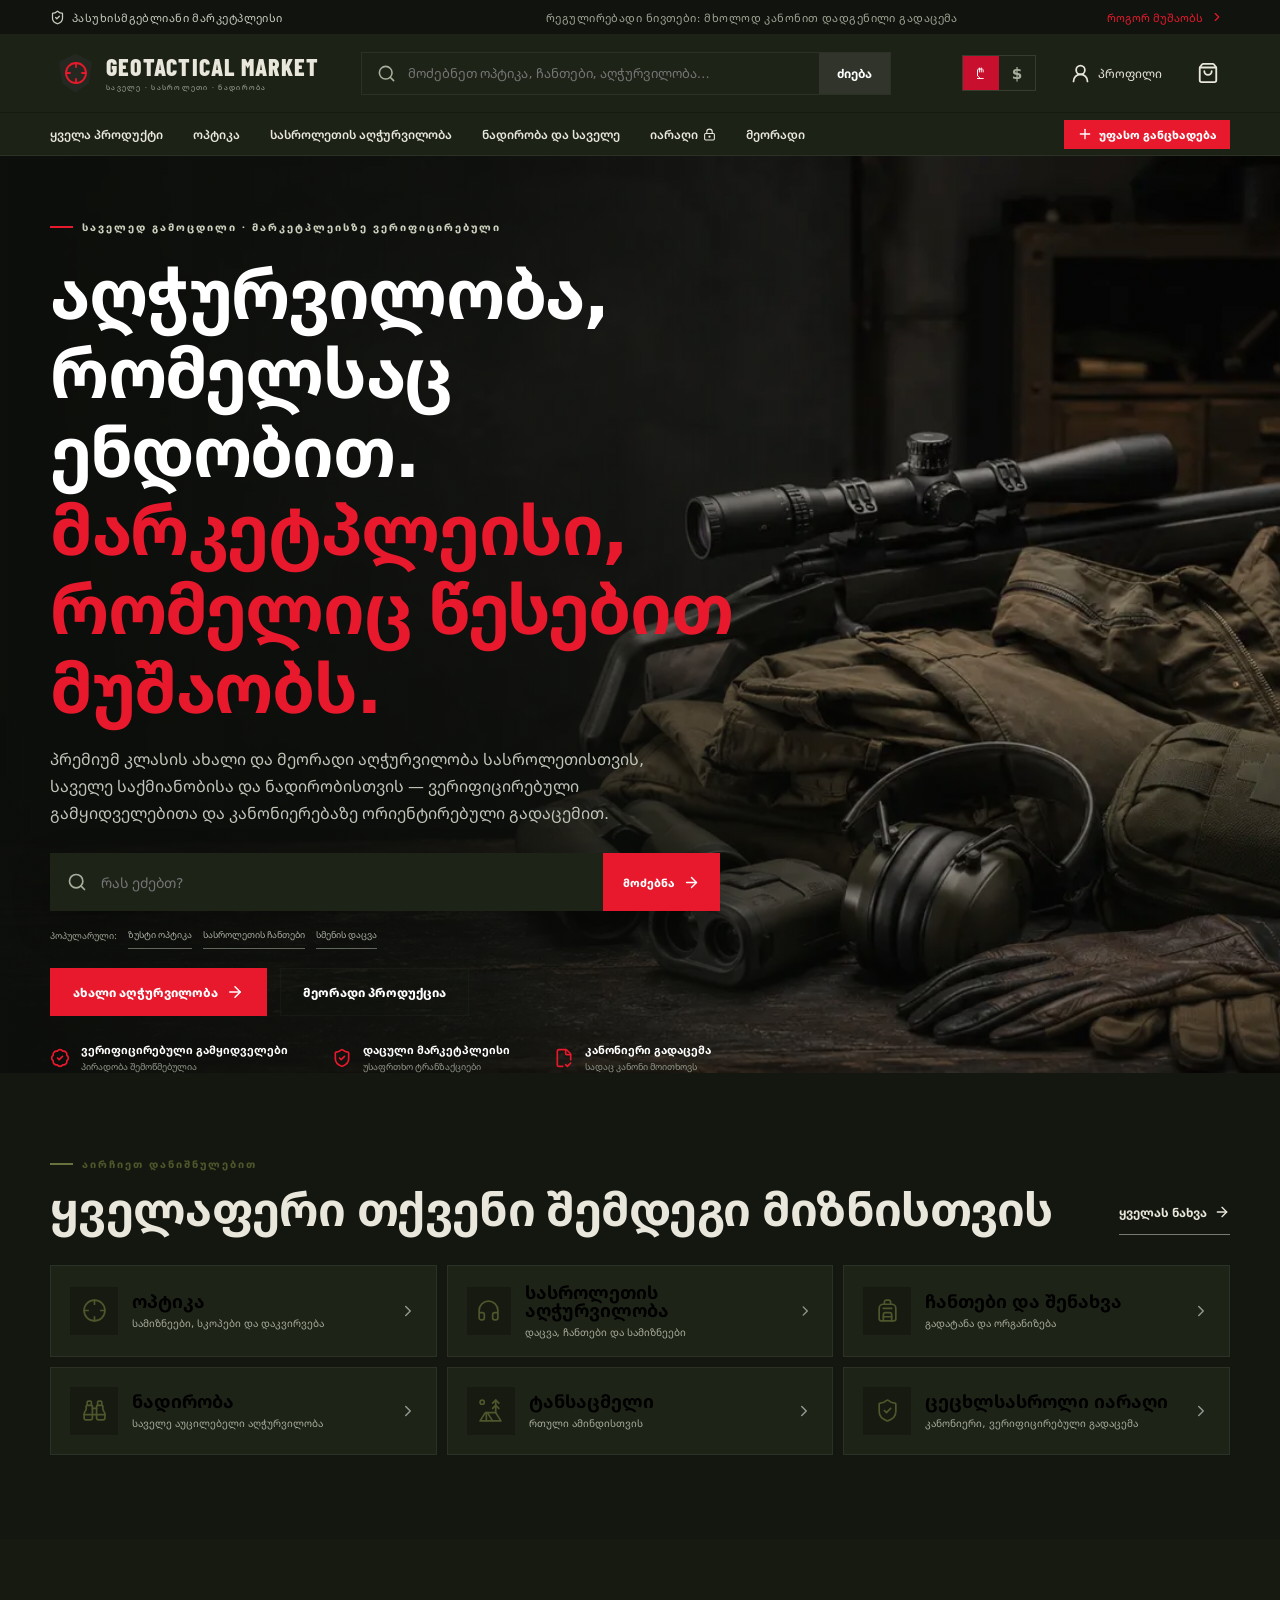
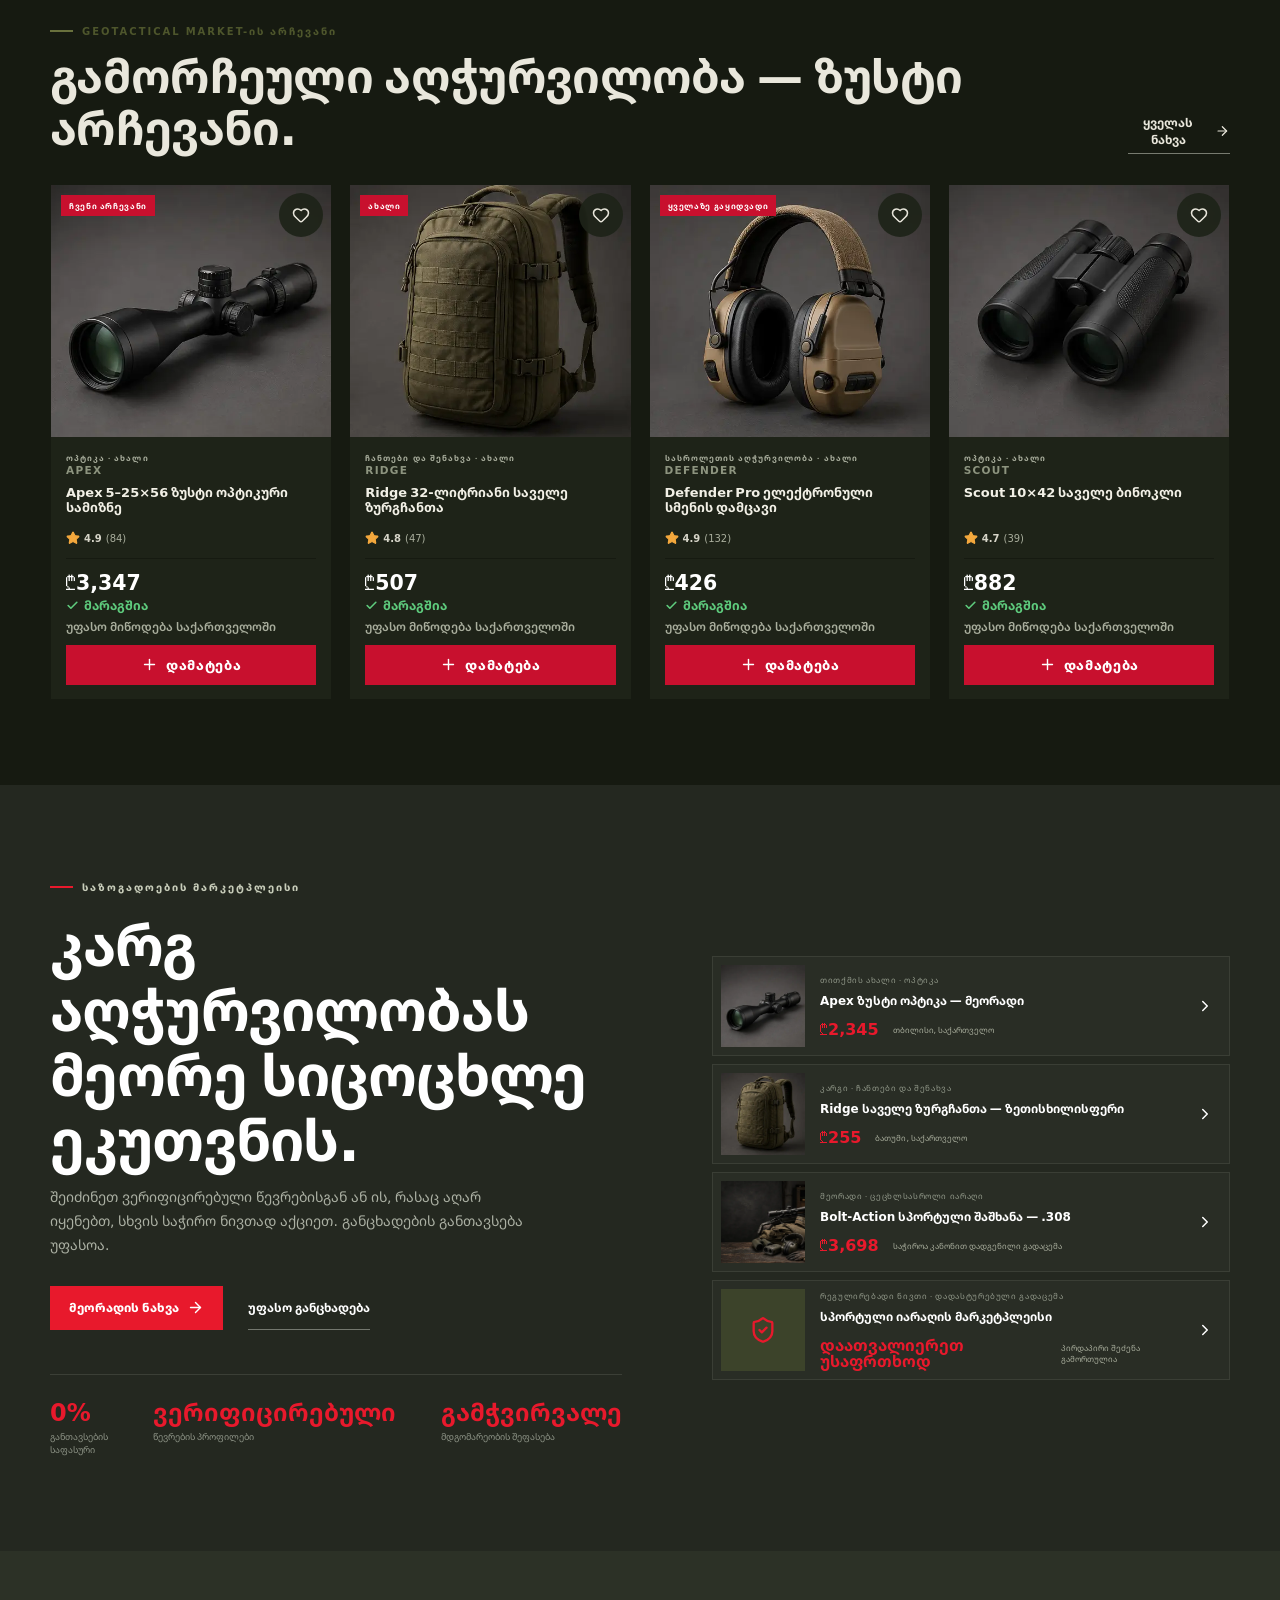
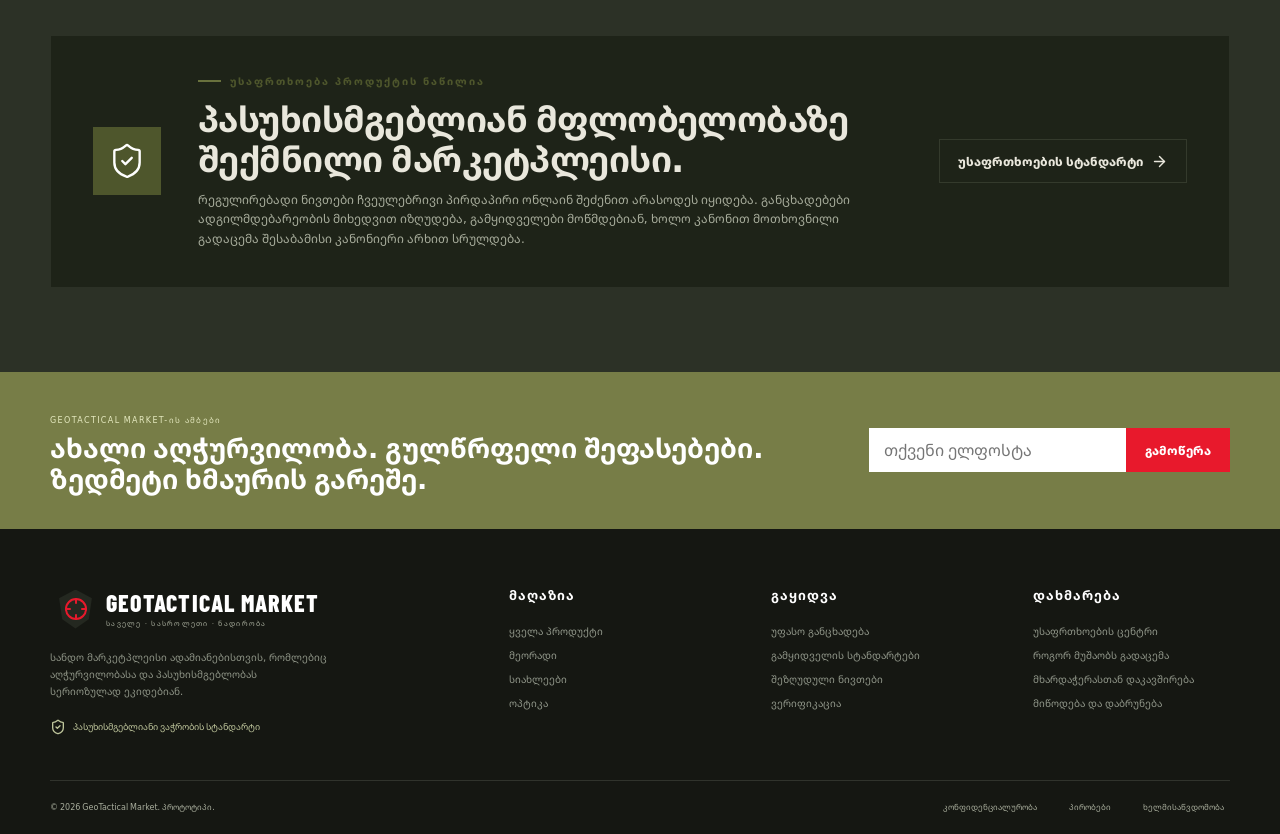
==== commit e2656968: "Make the storefront GEL-first with a GEL/USD toggle and surface store catalog on site Adds a currenc" ====
--- a/ironfield/index.html
+++ b/ironfield/index.html
@@ -123,6 +123,12 @@
 .gtm-gate-box p{color:#a9ae9d;font-size:.92rem;margin:0 0 16px}
 .gtm-gate-box .gtm-auth-submit{width:auto;padding:12px 34px}
 
+/* ---- currency toggle (GEL/USD) ---- */
+.gtm-cur-toggle{display:inline-flex;border:1px solid #363c2e;background:#1e2318;margin-right:10px;vertical-align:middle}
+.gtm-cur-toggle button{width:36px;height:34px;border:0;background:transparent;color:#a9ae9d;font-weight:800;font-size:.95rem;cursor:pointer;font-family:inherit}
+.gtm-cur-toggle button.active{background:#c8102e;color:#fff}
+.gtm-cur-toggle button:not(.active):hover{color:#e9e7dc}
+
     </style>
     <script id="if-enhance">
 /* GeoTactical Market enhancements
@@ -134,6 +140,91 @@
    Implemented as a progressive-enhancement layer over the compiled React app. */
 (function () {
   'use strict';
+
+  /* ---------- currency: GEL-first site with a ₾/$ toggle ---------- */
+  var USD_GEL = 2.68; // NBG-area market rate, update as needed
+  var cur = (function () { try { return localStorage.getItem('gtm-cur') || 'GEL'; } catch (e) { return 'GEL'; } })();
+  function fmtPrice(usd) {
+    if (cur === 'GEL') return '₾' + Math.round(usd * USD_GEL).toLocaleString('en-US');
+    var v = Math.round(usd * 100) / 100;
+    return '$' + (v % 1 === 0 ? v.toLocaleString('en-US') : v.toLocaleString('en-US', { minimumFractionDigits: 2 }));
+  }
+  function repaintPrices() {
+    var els = document.querySelectorAll('#root *');
+    for (var i = 0; i < els.length; i++) {
+      var el = els[i];
+      if (el.childElementCount !== 0) continue;
+      var t = (el.textContent || '').trim();
+      if (!el.dataset.gtmUsd) {
+        var m = /^\$\s?([\d,]+(?:\.\d{1,2})?)$/.exec(t);
+        if (!m) continue;
+        el.dataset.gtmUsd = m[1].replace(/,/g, '');
+      }
+      var out = fmtPrice(parseFloat(el.dataset.gtmUsd));
+      if (el.textContent !== out) el.textContent = out;
+    }
+    var lg = document.querySelector('.if-price legend');
+    if (lg) {
+      var want = 'ფასი (' + (cur === 'GEL' ? '₾' : '$') + ')';
+      if (lg.textContent !== want) lg.textContent = want;
+    }
+  }
+  function attachCurToggle() {
+    if (document.querySelector('.gtm-cur-toggle')) return;
+    var btn = [...document.querySelectorAll('header button, header a')].find(function (e) {
+      return /პროფილი/.test(e.textContent) || /პროფილი/.test(e.getAttribute('aria-label') || '');
+    });
+    if (!btn || !btn.parentElement) return;
+    var wrap = document.createElement('div');
+    wrap.className = 'gtm-cur-toggle';
+    wrap.setAttribute('role', 'group');
+    wrap.setAttribute('aria-label', 'ვალუტის შეცვლა');
+    wrap.innerHTML = '<button type="button" data-c="GEL">₾</button><button type="button" data-c="USD">$</button>';
+    wrap.addEventListener('click', function (e) {
+      var b = e.target.closest('button'); if (!b) return;
+      cur = b.dataset.c;
+      try { localStorage.setItem('gtm-cur', cur); } catch (err) {}
+      syncCurButtons(); repaintPrices();
+    });
+    btn.parentElement.insertBefore(wrap, btn);
+    syncCurButtons();
+  }
+  function syncCurButtons() {
+    document.querySelectorAll('.gtm-cur-toggle button').forEach(function (b) {
+      b.classList.toggle('active', b.dataset.c === cur);
+    });
+  }
+
+  /* ---------- store listings: merge API catalog into the storefront ---------- */
+  var STORE_IMG = 'data:image/svg+xml;utf8,' + encodeURIComponent(
+    '<svg xmlns="http://www.w3.org/2000/svg" viewBox="0 0 512 512">' +
+    '<rect width="512" height="512" fill="#1e2318"/>' +
+    '<circle cx="256" cy="236" r="86" fill="none" stroke="#c8102e" stroke-width="14"/>' +
+    '<line x1="256" y1="118" x2="256" y2="354" stroke="#c8102e" stroke-width="12"/>' +
+    '<line x1="138" y1="236" x2="374" y2="236" stroke="#c8102e" stroke-width="12"/>' +
+    '<text x="256" y="430" font-family="Arial, sans-serif" font-size="38" font-weight="bold" fill="#e9e7dc" text-anchor="middle" letter-spacing="6">GEOTACTICAL</text></svg>');
+  function mergeStoreCache() {
+    var cache; try { cache = JSON.parse(localStorage.getItem('gtm-store-cache') || '[]'); } catch (e) { cache = []; }
+    if (!Array.isArray(cache) || !cache.length) return 0;
+    var local; try { local = JSON.parse(localStorage.getItem('ironfield-listings') || '[]'); } catch (e) { local = []; }
+    var have = {}; local.forEach(function (l) { have[String(l.id)] = 1; });
+    var added = 0;
+    cache.forEach(function (l) {
+      var id = 'api-' + l.id;
+      if (have[id]) return;
+      var usd = (l.cur === 'USD') ? +l.price : (+l.price / USD_GEL);
+      local.push({
+        id: id, name: l.name, category: l.cat || 'სასროლეთის აღჭურვილობა', condition: l.cond || 'ახალი',
+        price: Math.round(usd * 100) / 100, image: STORE_IMG, badge: 'მაღაზიის პროდუქტი',
+        rating: 0, reviews: 0, location: 'თბილისი', seller: l.seller || 'GeoTactical Market-ის მაღაზია',
+        verified: true, regulated: !!l.regulated, description: l.desc || ''
+      });
+      added++;
+    });
+    if (added) { try { window._gtmOrigSetItem ? window._gtmOrigSetItem('ironfield-listings', JSON.stringify(local)) : localStorage.setItem('ironfield-listings', JSON.stringify(local)); } catch (e) {} }
+    return added;
+  }
+  mergeStoreCache(); // synchronous, before the app mounts
 
   var CATEGORIES = [
     'ოპტიკა', 'ჩანთები და შენახვა', 'სასროლეთის აღჭურვილობა',
@@ -188,13 +279,19 @@
   function harvestCards() {
     document.querySelectorAll('.product-card').forEach(function (card) {
       var name = card.querySelector('h3') && card.querySelector('h3').textContent.trim();
-      if (!name || harvest[name]) return;
+      if (!name) return;
       var img = card.querySelector('.product-image img');
-      var price = card.querySelector('.product-bottom strong');
-      harvest[name] = {
-        img: img ? img.getAttribute('src') : null,
-        price: price ? price.textContent.trim() : null
-      };
+      var priceEl = card.querySelector('.product-bottom strong');
+      var usd = null;
+      if (priceEl) {
+        if (priceEl.dataset.gtmUsd) usd = parseFloat(priceEl.dataset.gtmUsd);
+        else {
+          var n = parseFloat((priceEl.textContent || '').replace(/[^0-9.]/g, ''));
+          if (!isNaN(n)) usd = (priceEl.textContent || '').indexOf('₾') > -1 ? n / USD_GEL : n;
+        }
+      }
+      if (!harvest[name]) harvest[name] = { img: img ? img.getAttribute('src') : null, usd: usd };
+      else { if (usd != null) harvest[name].usd = usd; if (!harvest[name].img && img) harvest[name].img = img.getAttribute('src'); }
     });
   }
 
@@ -251,7 +348,7 @@
         html += prods.map(function (p) {
           var h = harvest[p] || {};
           var thumb = h.img ? '<img class="if-ac-thumb" alt="" src="' + h.img + '">' : null;
-          var price = h.price ? '<span class="if-ac-price">' + esc(h.price) + '</span>' : '';
+          var price = (h.usd != null) ? '<span class="if-ac-price">' + esc(fmtPrice(h.usd)) + '</span>' : '';
           return itemHtml(p, q, price, thumb);
         }).join('');
       }
@@ -439,10 +536,63 @@
   }
 
 
+  /* ---------- backend bridge: uses /api/gtm when a database is attached ---------- */
+  var apiMode = false;
+  function apiToken() { try { return localStorage.getItem('gtm-token') || ''; } catch (e) { return ''; } }
+  function apiProfile() { try { return JSON.parse(localStorage.getItem('gtm-profile') || 'null'); } catch (e) { return null; } }
+  function apiCall(action, opts) {
+    opts = opts || {};
+    opts.headers = Object.assign({ 'Content-Type': 'application/json' }, opts.headers || {});
+    if (apiToken()) opts.headers.Authorization = 'Bearer ' + apiToken();
+    return fetch('/api/gtm?a=' + action, opts).then(function (r) {
+      return r.json().then(function (b) { return { code: r.status, body: b }; });
+    });
+  }
+  fetch('/api/gtm?a=health').then(function (r) { return r.json(); }).then(function (h) {
+    if (h && h.connected) {
+      apiMode = true; applyAll();
+      fetch('/api/gtm?a=listings').then(function (r2) { return r2.json(); }).then(function (list) {
+        if (!Array.isArray(list)) return;
+        try { localStorage.setItem('gtm-store-cache', JSON.stringify(list)); } catch (e) {}
+        var added = mergeStoreCache();
+        if (added > 0 && !sessionStorage.getItem('gtm-store-synced')) {
+          sessionStorage.setItem('gtm-store-synced', '1');
+          location.reload();
+        }
+      }).catch(function (e) {});
+    }
+  }).catch(function (e) {});
+
+  var _origSetItem = localStorage.setItem.bind(localStorage);
+  window._gtmOrigSetItem = _origSetItem;
+  try {
+    localStorage.setItem = function (k, v) {
+      _origSetItem(k, v);
+      if (k === 'ironfield-listings') syncListings(v);
+    };
+  } catch (e) {}
+  function syncListings(v) {
+    if (!apiMode || !apiToken()) return;
+    var arr; try { arr = JSON.parse(v) || []; } catch (e) { return; }
+    if (!Array.isArray(arr)) return;
+    var synced; try { synced = JSON.parse(localStorage.getItem('gtm-synced') || '[]'); } catch (e) { synced = []; }
+    arr.forEach(function (l) {
+      var key = String(l.id || l.name || '');
+      if (!key || key.indexOf('api-') === 0 || synced.indexOf(key) > -1) return;
+      synced.push(key);
+      apiCall('listings', { method: 'POST', body: JSON.stringify({
+        name: l.name || l.title, price: l.price, cat: l.category, cond: l.condition, regulated: !!l.regulated, cur: 'USD'
+      }) }).catch(function (e) {});
+    });
+    _origSetItem('gtm-synced', JSON.stringify(synced.slice(-100)));
+  }
+
   /* ---------- 5. accounts: register / login / sell gating (client-side demo) ---------- */
   function users() { try { return JSON.parse(localStorage.getItem('gtm-users') || '{}'); } catch (e) { return {}; } }
   function saveUsers(u) { try { localStorage.setItem('gtm-users', JSON.stringify(u)); } catch (e) {} }
   function session() {
+    var p = apiToken() && apiProfile();
+    if (p && p.email) return p;
     try {
       var em = localStorage.getItem('gtm-session');
       if (!em) return null;
@@ -450,7 +600,17 @@
       return u ? { email: em, name: u.name } : null;
     } catch (e) { return null; }
   }
-  function setSession(email) { try { email ? localStorage.setItem('gtm-session', email) : localStorage.removeItem('gtm-session'); } catch (e) {} }
+  function setSession(email) {
+    try {
+      if (!email) {
+        if (apiToken()) apiCall('logout', { method: 'POST' }).catch(function (e) {});
+        localStorage.removeItem('gtm-token'); localStorage.removeItem('gtm-profile');
+        localStorage.removeItem('gtm-session');
+      } else {
+        localStorage.setItem('gtm-session', email);
+      }
+    } catch (e) {}
+  }
 
   function openAuth(mode) {
     closeAuth(); closeMenu();
@@ -499,6 +659,33 @@
       var pass = form.pass.value;
       if (!/^[^@\s]+@[^@\s]+\.[^@\s]+$/.test(email)) { err.textContent = 'შეიყვანეთ სწორი ელფოსტა.'; return; }
       if (pass.length < 6) { err.textContent = 'პაროლი უნდა იყოს მინიმუმ 6 სიმბოლო.'; return; }
+      if (apiMode) {
+        var payload = cur === 'register'
+          ? { name: form.name.value.trim(), email: email, pass: pass, phone: form.phone.value.trim() }
+          : { email: email, pass: pass };
+        if (cur === 'register' && payload.name.length < 2) { err.textContent = 'შეიყვანეთ სახელი.'; return; }
+        err.textContent = '...';
+        apiCall(cur === 'register' ? 'register' : 'login', { method: 'POST', body: JSON.stringify(payload) })
+          .then(function (r) {
+            if (r.code === 200 && r.body.token) {
+              try {
+                localStorage.setItem('gtm-token', r.body.token);
+                localStorage.setItem('gtm-profile', JSON.stringify({ name: r.body.name, email: r.body.email }));
+              } catch (e2) {}
+              closeAuth(); applyAll();
+            } else {
+              err.textContent = {
+                'exists': 'ეს ელფოსტა უკვე რეგისტრირებულია — სცადეთ შესვლა.',
+                'bad-credentials': 'ელფოსტა ან პაროლი არასწორია.',
+                'blocked': 'ეს ანგარიში დაბლოკილია.',
+                'short-pass': 'პაროლი უნდა იყოს მინიმუმ 6 სიმბოლო.',
+                'bad-name': 'შეიყვანეთ სახელი.'
+              }[r.body && r.body.error] || 'შეცდომა — სცადეთ თავიდან.';
+            }
+          })
+          .catch(function () { err.textContent = 'კავშირის შეცდომა — სცადეთ თავიდან.'; });
+        return;
+      }
       var db = users();
       if (cur === 'register') {
         var name = form.name.value.trim();
@@ -605,6 +792,8 @@
       syncView();
       syncPrice();
       syncAuth();
+      attachCurToggle();
+      repaintPrices();
     } finally {
       applying = false;
     }
@@ -626,7 +815,7 @@
     new MutationObserver(function (muts) {
       for (var i = 0; i < muts.length; i++) {
         var t = muts[i].target;
-        if (t.closest && (t.closest('.if-ac') || t.closest('.if-view-toggle') || t.closest('.if-price') || t.closest('.gtm-auth-backdrop') || t.closest('.gtm-menu') || t.closest('.gtm-gate'))) continue;
+        if (t.closest && (t.closest('.if-ac') || t.closest('.if-view-toggle') || t.closest('.if-price') || t.closest('.gtm-auth-backdrop') || t.closest('.gtm-menu') || t.closest('.gtm-gate') || t.closest('.gtm-cur-toggle'))) continue;
         schedule();
         return;
       }
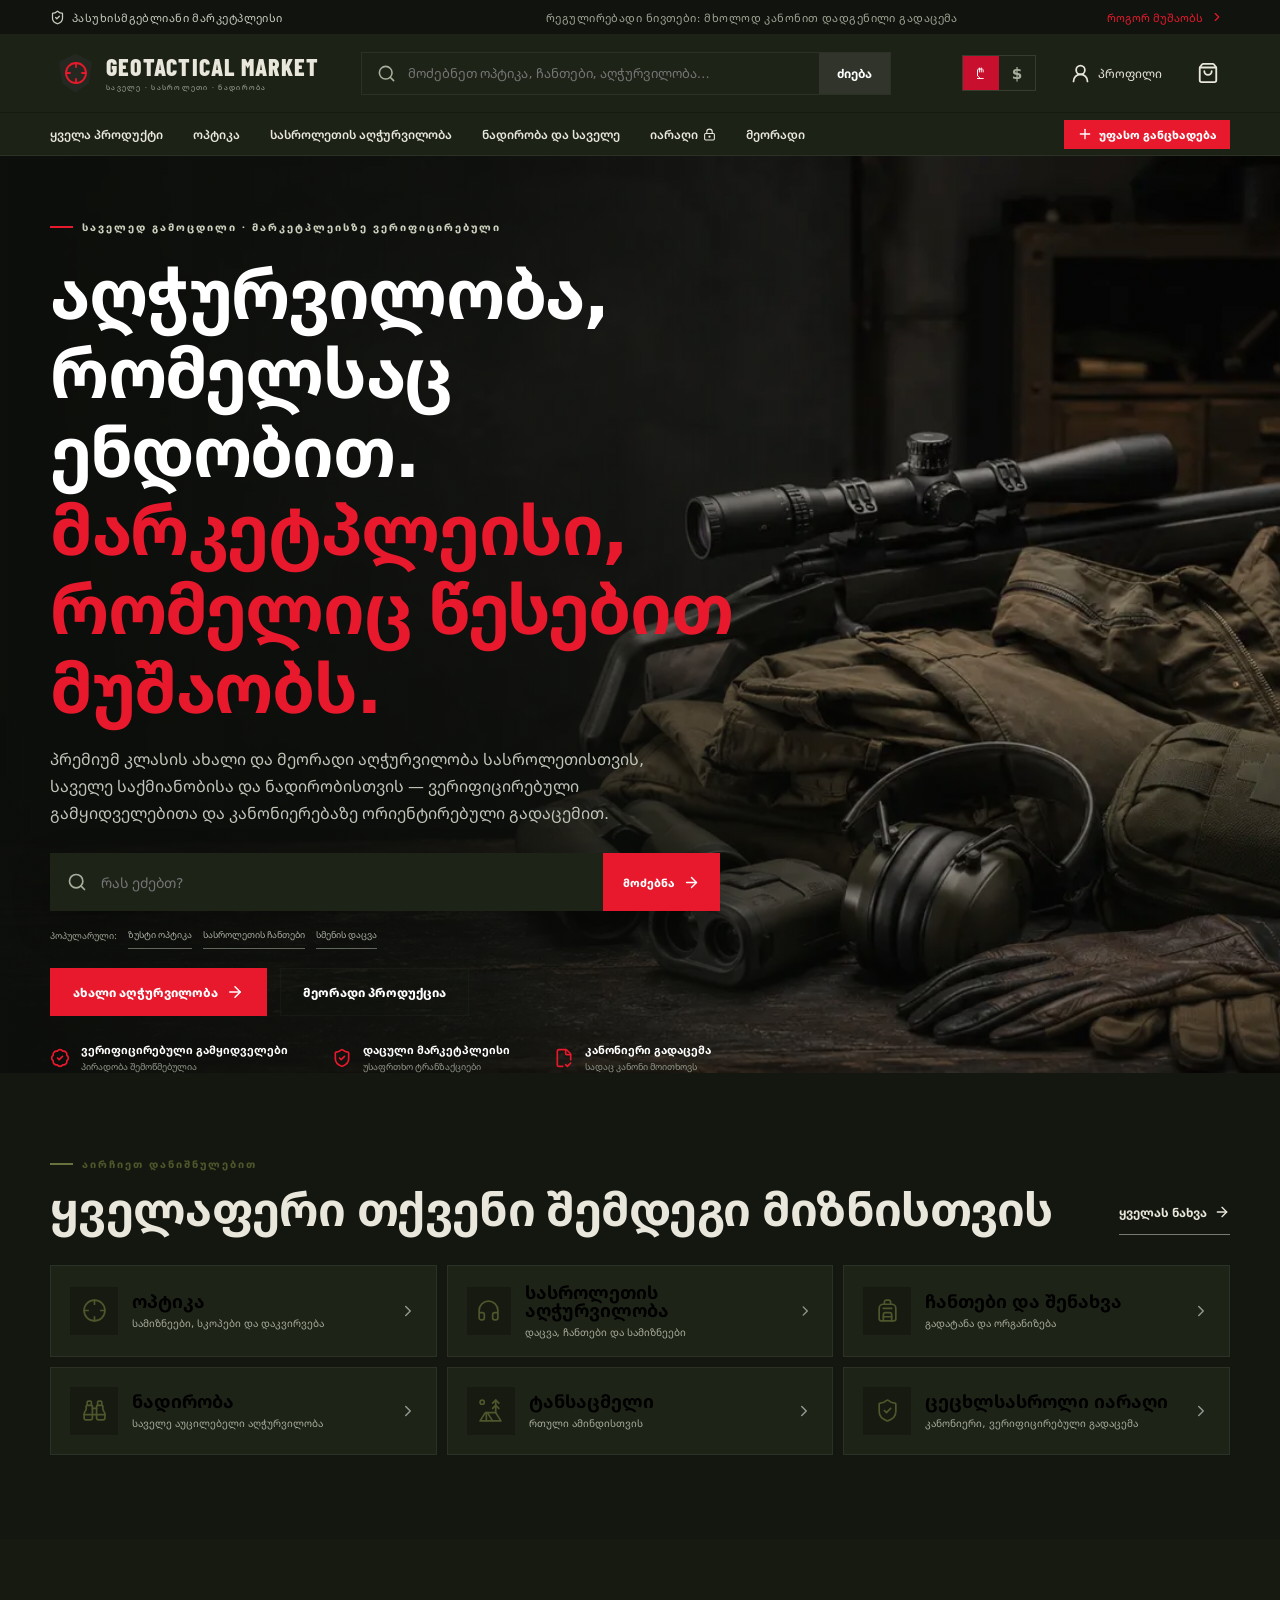
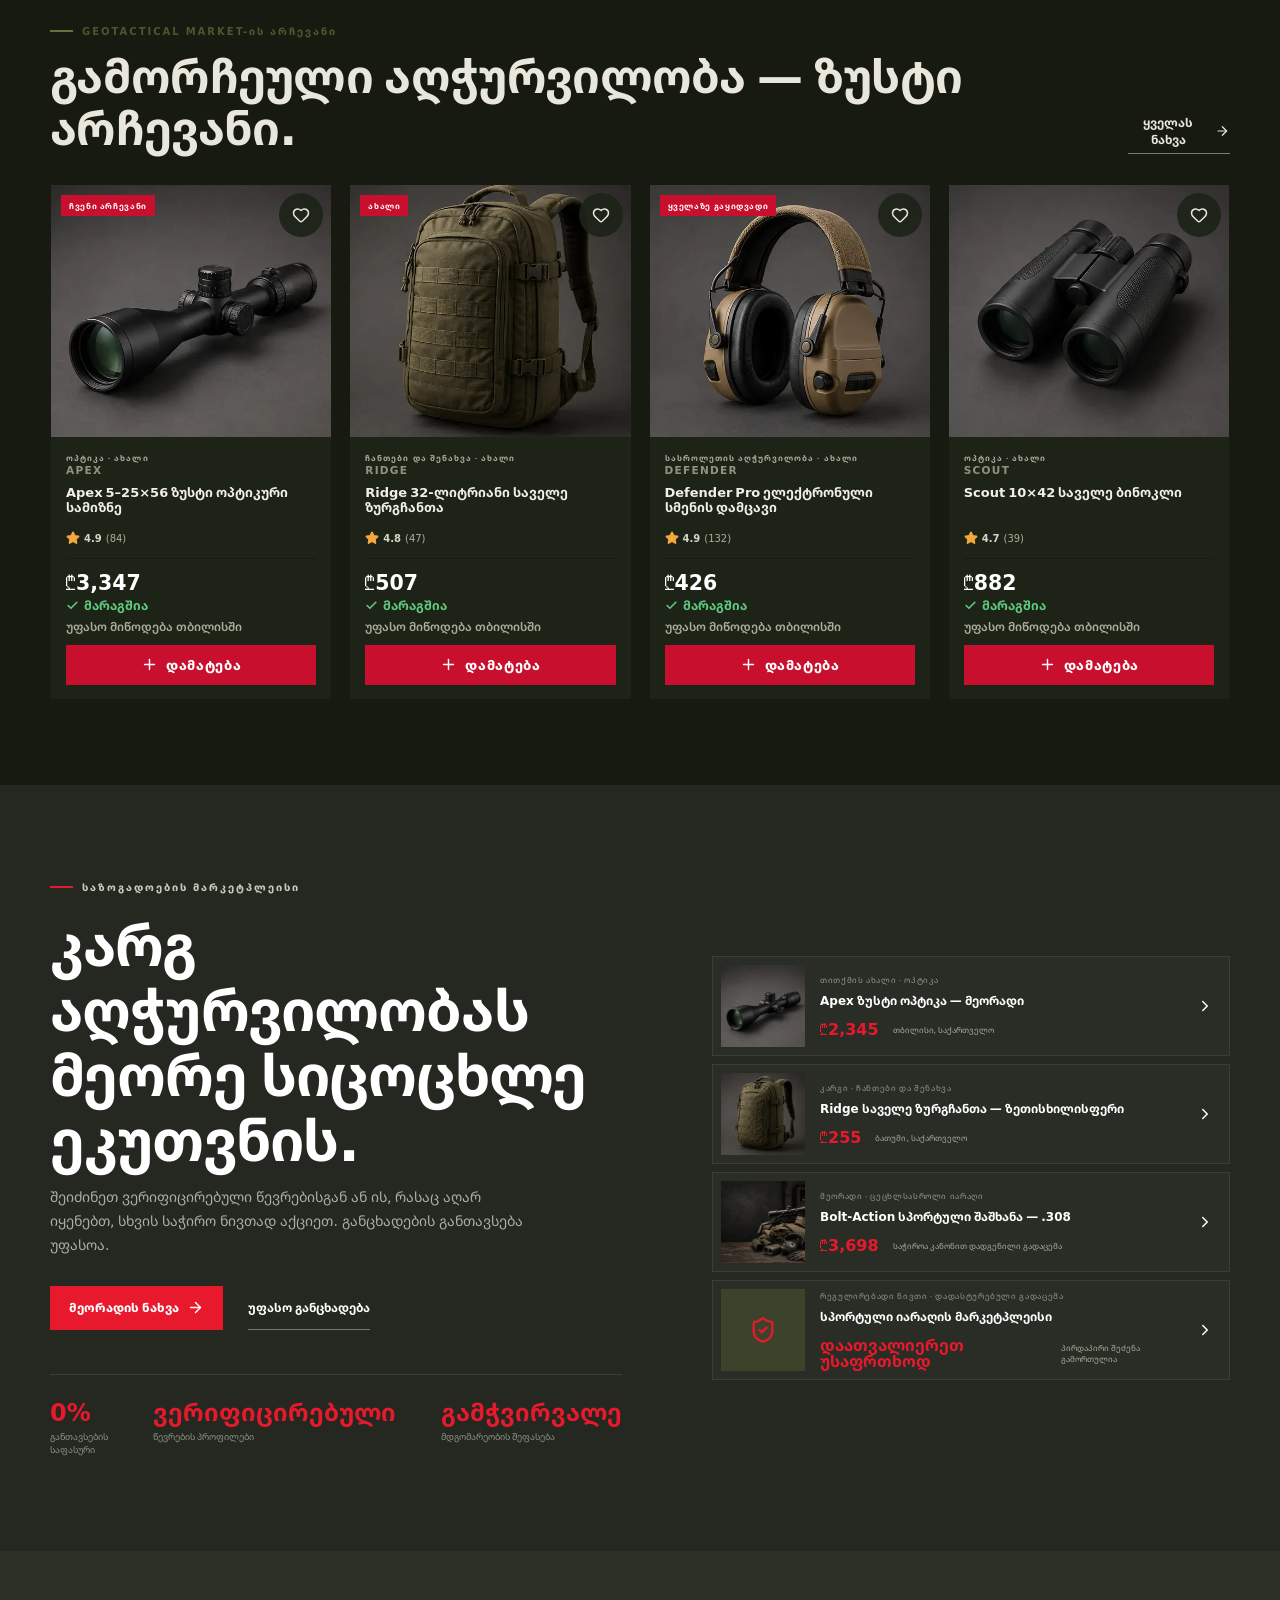
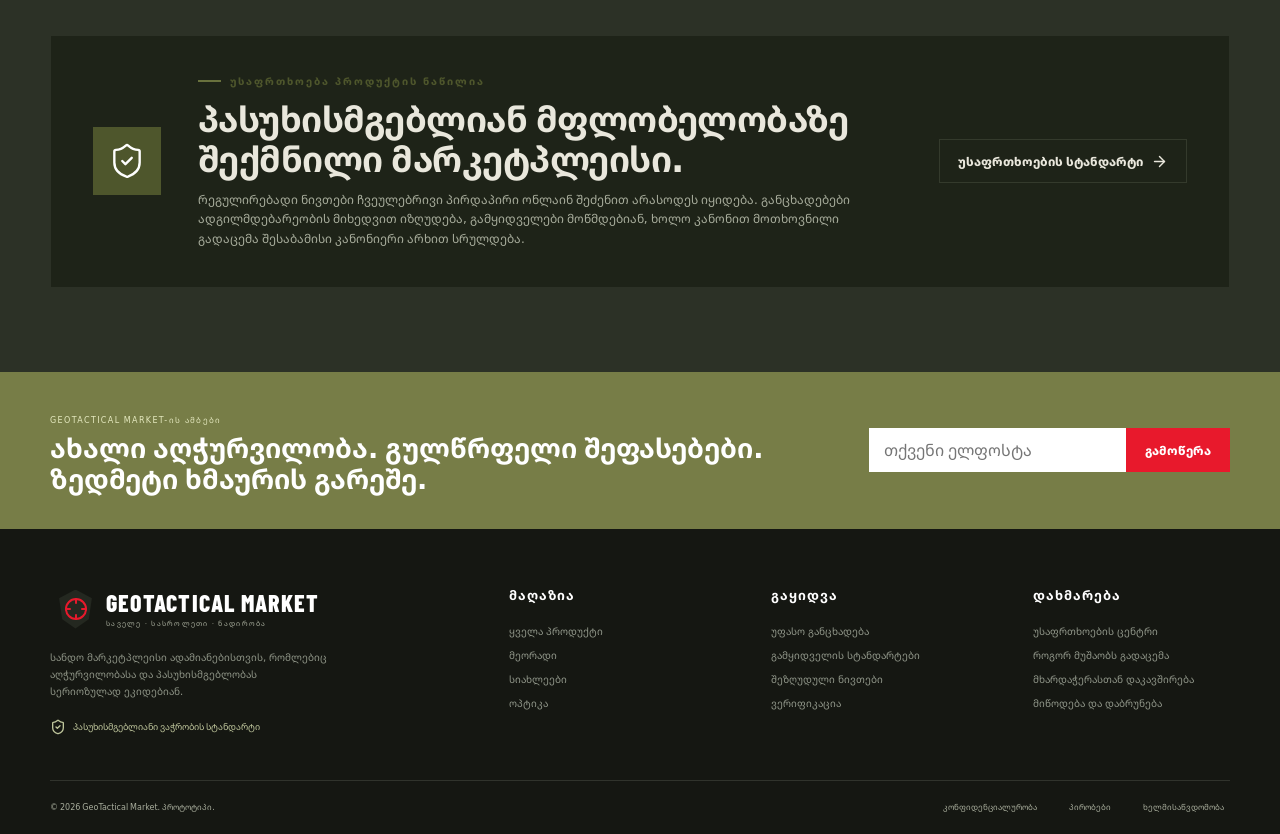
==== commit e520e979: "Delivery policy per product type + category listing counts - Firearms and ammunition: no shipping, i" ====
--- a/ironfield/index.html
+++ b/ironfield/index.html
@@ -21,7 +21,7 @@
   <body>
     <div id="root"></div>
   
-    <style id="if-enhance-css">
+<style>
 /* GeoTactical Market enhancements: OpticsPlanet-style product list & search, view toggle, price filter */
 
 /* ---- product tiles, styled after leading US tactical retailers (OpticsPlanet) ---- */
@@ -129,8 +129,16 @@
 .gtm-cur-toggle button.active{background:#c8102e;color:#fff}
 .gtm-cur-toggle button:not(.active):hover{color:#e9e7dc}
 
-    </style>
-    <script id="if-enhance">
+.if-ship-none{color:#c9a25a}
+.if-ship-seller{color:#8d927f}
+.radio-row .if-count{margin-left:auto;font-size:.68rem;font-weight:700;color:#a9ae9d;background:rgba(255,255,255,.07);border:1px solid rgba(255,255,255,.09);padding:1px 8px;border-radius:11px;line-height:1.5}
+.gtm-policy ul{list-style:none;margin:14px 0 4px;padding:0}
+.gtm-policy li{font-size:.84rem;line-height:1.55;color:#a9ae9d;padding:10px 0;border-top:1px solid rgba(255,255,255,.08)}
+.gtm-policy li:first-child{border-top:0}
+.gtm-policy li strong{color:#e8eadf;display:block;margin-bottom:2px}
+
+</style>
+<script>
 /* GeoTactical Market enhancements
    Search & product list UX modeled on leading US tactical retailers (OpticsPlanet):
    1. Search autocomplete with product thumbnails and prices
@@ -515,8 +523,24 @@
         stock.className = 'if-stock';
         stock.innerHTML = CHECK_SVG + ' მარაგშია';
         var ship = document.createElement('div');
-        ship.className = 'if-ship';
-        ship.textContent = 'უფასო მიწოდება საქართველოში';
+        var kick = (card.querySelector('.product-kicker') || { textContent: '' }).textContent;
+        var cCat = (kick.split('·')[0] || '').trim();
+        var cCond = (kick.split('·')[1] || '').trim();
+        var cName = (card.querySelector('h3') || { textContent: '' }).textContent.trim();
+        var cSeller = SELLERS[cName];
+        if (card.querySelector('.product-image.regulated') || /იარაღ|საბრძოლო/.test(cCat)) {
+          ship.className = 'if-ship if-ship-none';
+          ship.textContent = 'მიწოდება არ ხდება — ადგილზე გადაცემა';
+        } else if (cSeller && cSeller.indexOf('GeoTactical Market') !== 0) {
+          ship.className = 'if-ship if-ship-seller';
+          ship.textContent = 'მიწოდება — გამყიდველის პასუხისმგებლობით';
+        } else if (cCond && cCond !== 'ახალი') {
+          ship.className = 'if-ship if-ship-seller';
+          ship.textContent = 'მიწოდება — შეთანხმებით';
+        } else {
+          ship.className = 'if-ship';
+          ship.textContent = 'უფასო მიწოდება თბილისში';
+        }
         var priceEl = bottom.querySelector('strong');
         if (priceEl && priceEl.nextSibling) {
           bottom.insertBefore(stock, priceEl.nextSibling);
@@ -535,6 +559,117 @@
     });
   }
 
+
+  var SELLERS = {};
+  function refreshSellers() {
+    SELLERS = {};
+    try {
+      (JSON.parse(localStorage.getItem('ironfield-listings') || '[]') || []).forEach(function (l) {
+        if (l && l.name) SELLERS[l.name] = l.seller || '';
+      });
+    } catch (e) {}
+  }
+
+  /* delivery policy: no shipping for firearms/ammo; seller-arranged for user
+     listings and used items; free shipping only in Tbilisi for new store stock */
+  function fixModalDelivery() {
+    var modal = document.querySelector('.product-modal');
+    if (!modal) return;
+    var span = modal.querySelector('.delivery-row span');
+    if (!span || span.getAttribute('data-gtm-ship')) return;
+    span.setAttribute('data-gtm-ship', '1');
+    var kick = (modal.querySelector('.product-kicker') || { textContent: '' }).textContent;
+    var cond = (kick.split('·')[1] || '').trim();
+    var sellerEl = modal.querySelector('.seller-box strong');
+    var seller = sellerEl ? sellerEl.textContent.trim() : '';
+    if (seller && seller.indexOf('GeoTactical Market') !== 0) {
+      span.innerHTML = '<strong>მიწოდებას უზრუნველყოფს გამყიდველი</strong> · პლატფორმა მომხმარებელთა შორის მიწოდებაზე პასუხისმგებელი არ არის';
+    } else if (cond && cond !== 'ახალი') {
+      span.innerHTML = '<strong>მიწოდება შეთანხმებით</strong> · დაუკავშირდით გამყიდველს';
+    } else {
+      span.innerHTML = '<strong>უფასო მიწოდება თბილისში</strong> · რეგიონებში ტარიფი შეკვეთისას';
+    }
+  }
+
+  function annotateCatCounts() {
+    var groups = document.querySelectorAll('aside.filters .filter-group');
+    if (!groups.length) return;
+    var catGroup = null, condGroup = null;
+    groups.forEach(function (g) {
+      var t = g.querySelector('.filter-title');
+      if (!t) return;
+      var txt = t.textContent.trim();
+      if (txt === 'კატეგორია') catGroup = g;
+      if (txt === 'მდგომარეობა') condGroup = g;
+    });
+    if (!catGroup) return;
+    var mode = document.querySelector('.marketplace-hero') ? 'mk' : 'shop';
+    var key = 'gtm-cat-counts-' + mode;
+    var rows = [...catGroup.querySelectorAll('.radio-row')];
+    if (!rows.length) return;
+    function rowName(row) {
+      var c = row.cloneNode(true);
+      var b = c.querySelector('.if-count');
+      if (b) b.remove();
+      return c.textContent.trim();
+    }
+    // counts are trustworthy only when nothing filters the grid
+    var allSel = (rows[0].querySelector('input') || {}).checked;
+    var condAll = !condGroup || ((condGroup.querySelector('.radio-row input') || {}).checked);
+    var tb = document.querySelector('.catalog-toolbar > div');
+    var searching = tb && tb.querySelector('span');
+    if (allSel && condAll && !searching) {
+      var counts = {}, total = 0;
+      document.querySelectorAll('.product-card .product-kicker').forEach(function (k) {
+        var cat = k.textContent.split('·')[0].trim();
+        if (!cat) return;
+        counts[cat] = (counts[cat] || 0) + 1;
+        total++;
+      });
+      if (total) {
+        counts[rowName(rows[0])] = total;
+        try { localStorage.setItem(key, JSON.stringify(counts)); } catch (e) {}
+      }
+    }
+    var saved;
+    try { saved = JSON.parse(localStorage.getItem(key) || '{}'); } catch (e) { saved = {}; }
+    rows.forEach(function (row) {
+      var n = saved[rowName(row)];
+      var chip = row.querySelector('.if-count');
+      if (n == null) { if (chip) chip.remove(); return; }
+      if (!chip) {
+        chip = document.createElement('span');
+        chip.className = 'if-count';
+        row.appendChild(chip);
+      }
+      if (chip.textContent !== String(n)) chip.textContent = n;
+    });
+  }
+
+  function attachShippingPolicy() {
+    [...document.querySelectorAll('footer button')].forEach(function (b) {
+      if (b.textContent.trim() !== 'მიწოდება და დაბრუნება' || b.getAttribute('data-gtm-pol')) return;
+      b.setAttribute('data-gtm-pol', '1');
+      b.addEventListener('click', function () {
+        if (document.querySelector('.gtm-policy-backdrop')) return;
+        var w = document.createElement('div');
+        w.className = 'gtm-auth-backdrop gtm-policy-backdrop';
+        w.innerHTML =
+          '<div class="gtm-auth gtm-policy" role="dialog" aria-modal="true">' +
+          '<button type="button" class="gtm-auth-close" aria-label="დახურვა">✕</button>' +
+          '<h3>მიწოდება და დაბრუნება</h3>' +
+          '<ul>' +
+          '<li><strong>ცეცხლსასროლი იარაღი და საბრძოლო მასალა</strong> — მიწოდება არ ხდება. გადაცემა მხოლოდ ადგილზე, კანონით დადგენილი წესით.</li>' +
+          '<li><strong>მაღაზიის ახალი პროდუქცია</strong> (აღჭურვილობა, ოპტიკა, ტანსაცმელი და სხვ.) — უფასო მიწოდება თბილისში; რეგიონებში ტარიფი გამოითვლება შეკვეთისას.</li>' +
+          '<li><strong>მომხმარებლების განცხადებები</strong> — მიწოდებას აწყობს გამყიდველი. პლატფორმა მომხმარებელთა შორის გარიგების მიწოდებაზე პასუხისმგებელი არ არის.</li>' +
+          '<li><strong>დაბრუნება</strong> — მაღაზიის ახალ პროდუქციაზე 14 დღეში, დაუზიანებელი შეფუთვით.</li>' +
+          '</ul></div>';
+        w.querySelector('.gtm-auth-close').addEventListener('click', function () { w.remove(); });
+        w.addEventListener('click', function (e) { if (e.target === w) w.remove(); });
+        document.body.appendChild(w);
+      });
+    });
+  }
 
   /* ---------- backend bridge: uses /api/gtm when a database is attached ---------- */
   var apiMode = false;
@@ -788,7 +923,11 @@
       var aside = document.querySelector('aside.filters');
       if (aside) attachPriceFilter(aside);
       harvestCards();
+      refreshSellers();
       decorateCards();
+      fixModalDelivery();
+      annotateCatCounts();
+      attachShippingPolicy();
       syncView();
       syncPrice();
       syncAuth();
@@ -815,7 +954,7 @@
     new MutationObserver(function (muts) {
       for (var i = 0; i < muts.length; i++) {
         var t = muts[i].target;
-        if (t.closest && (t.closest('.if-ac') || t.closest('.if-view-toggle') || t.closest('.if-price') || t.closest('.gtm-auth-backdrop') || t.closest('.gtm-menu') || t.closest('.gtm-gate') || t.closest('.gtm-cur-toggle'))) continue;
+        if (t.closest && (t.closest('.if-ac') || t.closest('.if-view-toggle') || t.closest('.if-price') || t.closest('.gtm-auth-backdrop') || t.closest('.gtm-menu') || t.closest('.gtm-gate') || t.closest('.gtm-cur-toggle') || t.closest('.if-count') || t.closest('.gtm-policy-backdrop'))) continue;
         schedule();
         return;
       }
@@ -827,6 +966,6 @@
   else start();
 })();
 
-    </script>
-  </body>
+</script>
+</body>
 </html>
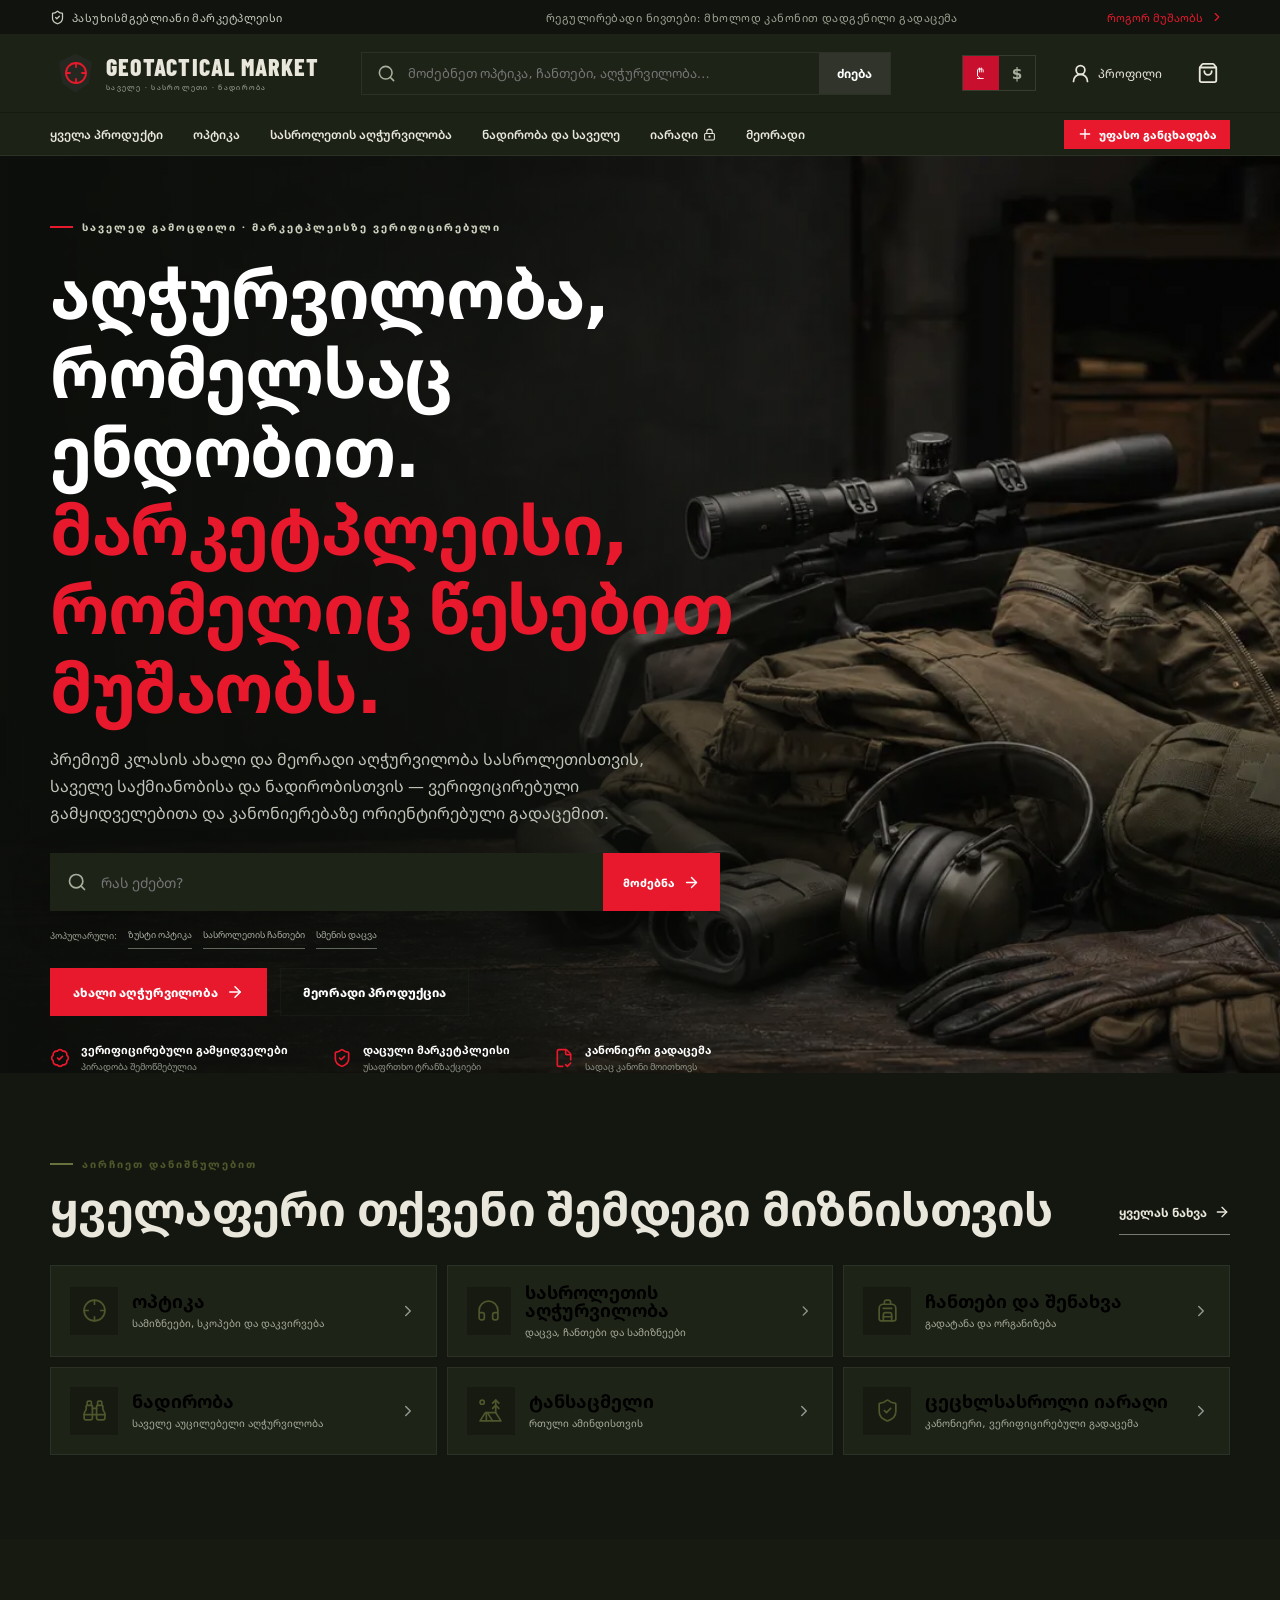
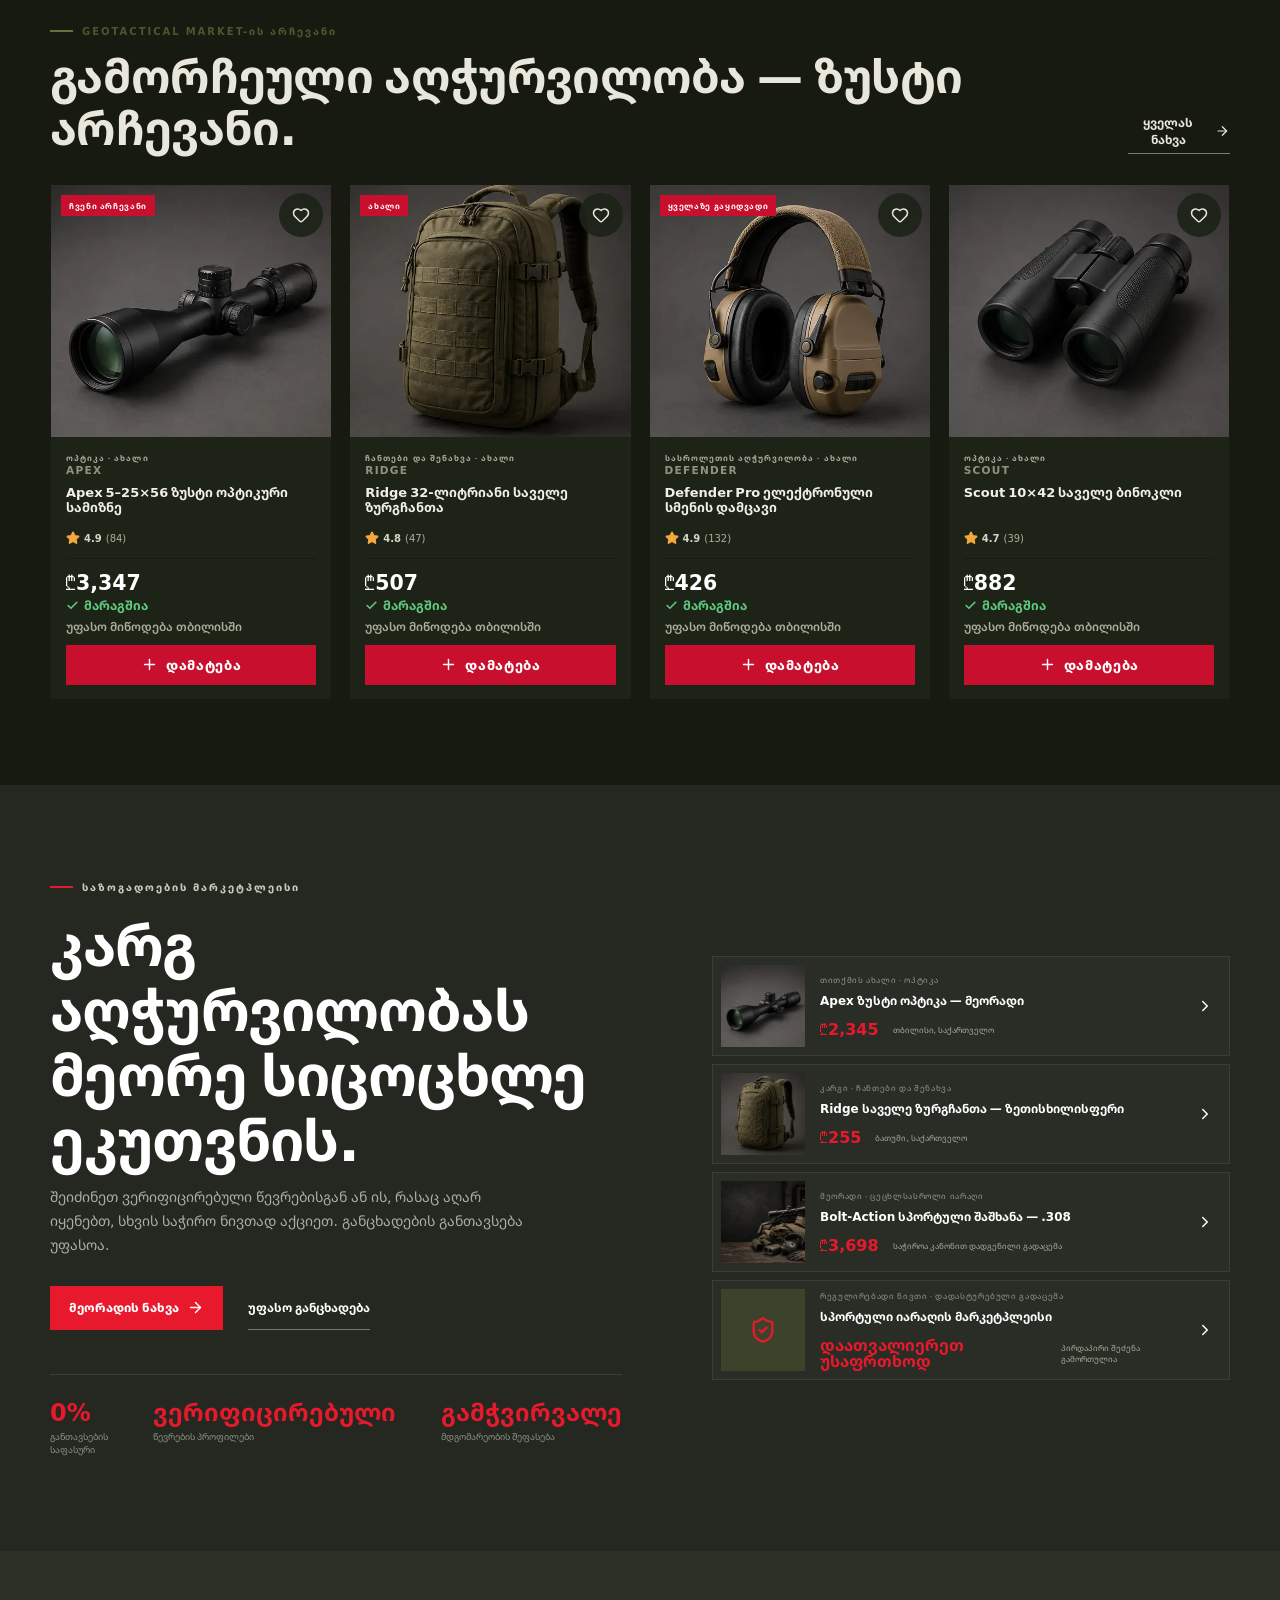
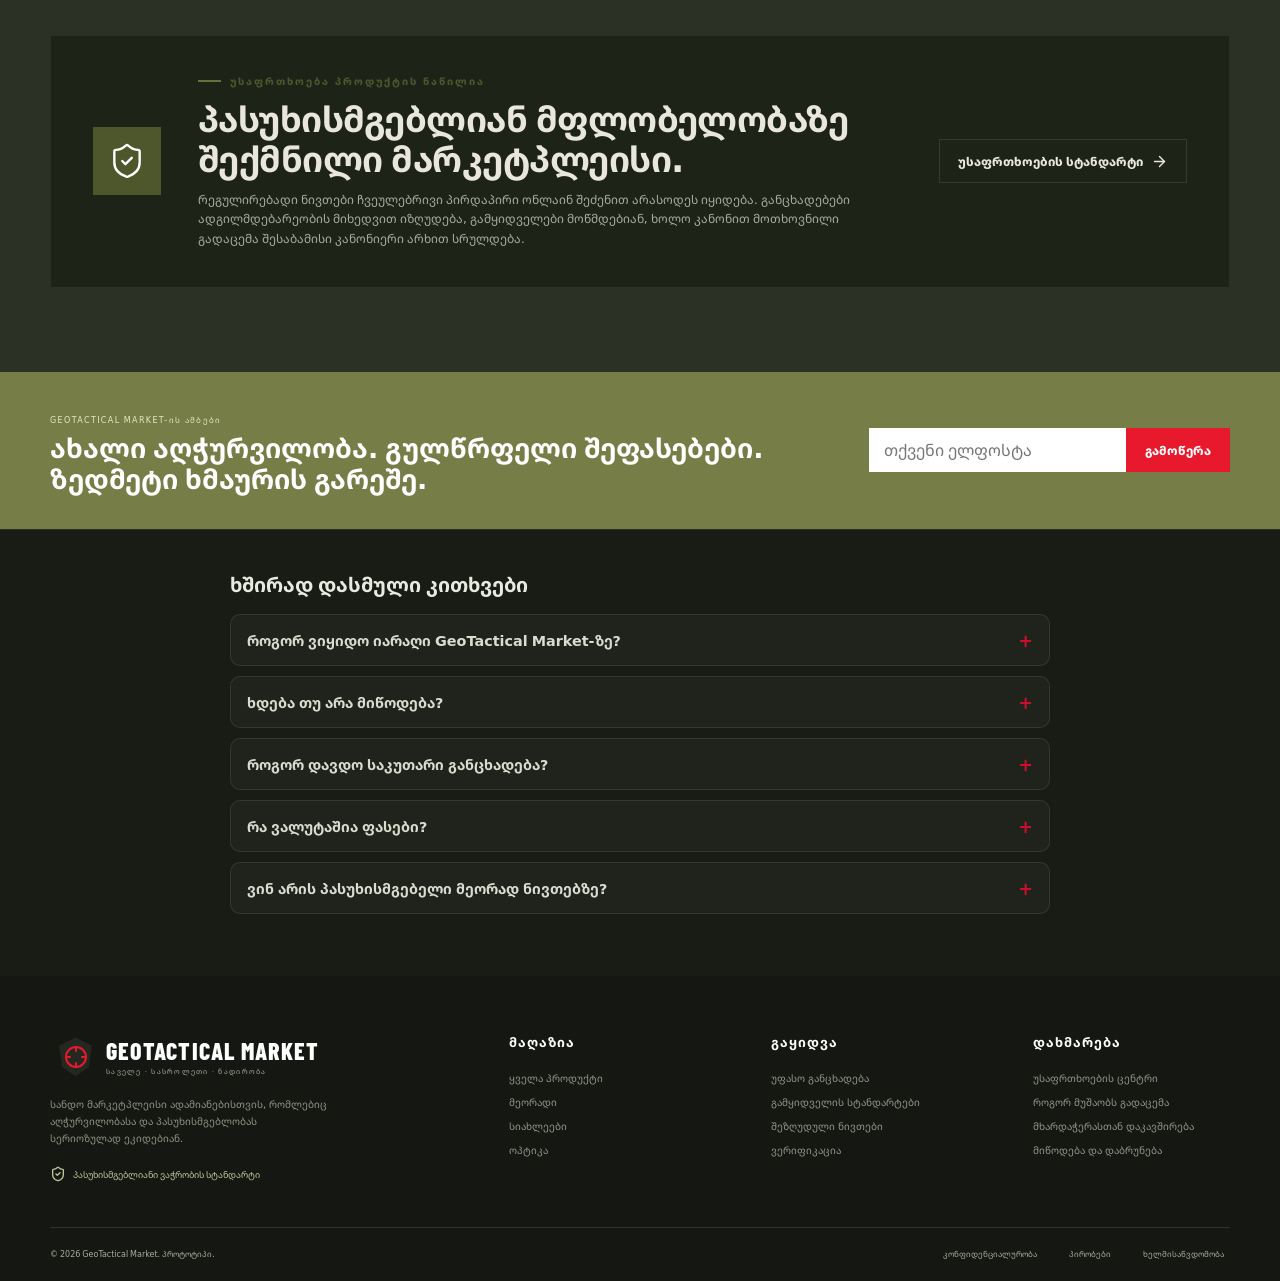
==== commit 66e98478: "FAQ section and structured data on the storefront - Georgian FAQ block above the footer (buying regu" ====
--- a/ironfield/index.html
+++ b/ironfield/index.html
@@ -136,6 +136,15 @@
 .gtm-policy li{font-size:.84rem;line-height:1.55;color:#a9ae9d;padding:10px 0;border-top:1px solid rgba(255,255,255,.08)}
 .gtm-policy li:first-child{border-top:0}
 .gtm-policy li strong{color:#e8eadf;display:block;margin-bottom:2px}
+
+.gtm-faq{border-top:1px solid rgba(255,255,255,.08);background:rgba(255,255,255,.02);padding:44px 0 52px}
+.gtm-faq-inner{max-width:860px;margin:0 auto;padding:0 20px}
+.gtm-faq h2{font-size:1.25rem;color:#e8eadf;margin:0 0 18px}
+.gtm-faq details{border:1px solid rgba(255,255,255,.09);border-radius:10px;margin:0 0 10px;background:rgba(255,255,255,.03)}
+.gtm-faq summary{cursor:pointer;padding:13px 16px;font-weight:700;font-size:.9rem;color:#d9dccf;list-style:none;display:flex;justify-content:space-between;align-items:center}
+.gtm-faq summary::after{content:'+';color:#c8102e;font-size:1.1rem;font-weight:800}
+.gtm-faq details[open] summary::after{content:'–'}
+.gtm-faq details p{margin:0;padding:0 16px 14px;font-size:.85rem;line-height:1.6;color:#a9ae9d}
 
 </style>
 <script>
@@ -669,6 +678,53 @@
         document.body.appendChild(w);
       });
     });
+  }
+
+  /* structured data + FAQ: search engines and AI assistants read these */
+  var FAQ_ITEMS = [
+    ['როგორ ვიყიდო იარაღი GeoTactical Market-ზე?',
+     'ცეცხლსასროლი იარაღისა და საბრძოლო მასალის შეძენა ხდება მხოლოდ ადგილზე, კანონით დადგენილი გადაცემის წესით — ონლაინ მიწოდება ამ კატეგორიაზე არ ვრცელდება. დეტალები იხილეთ პროდუქტის გვერდზე.'],
+    ['ხდება თუ არა მიწოდება?',
+     'მაღაზიის ახალ პროდუქციაზე (აღჭურვილობა, ოპტიკა, ტანსაცმელი და სხვ.) მოქმედებს უფასო მიწოდება თბილისში; რეგიონებში ტარიფი გამოითვლება შეკვეთისას. იარაღსა და ვაზნებზე მიწოდება არ ხდება.'],
+    ['როგორ დავდო საკუთარი განცხადება?',
+     'დარეგისტრირდით უფასოდ, შედით ანგარიშით და „გაყიდვის" გვერდიდან დაამატეთ ნივთი — განცხადება მაშინვე ქვეყნდება საიტზე.'],
+    ['რა ვალუტაშია ფასები?',
+     'ყველა ფასი ნაჩვენებია ლარში (₾). ჰედერის ₾/$ გადამრთველით შეგიძლიათ ფასების დოლარში ნახვაც.'],
+    ['ვინ არის პასუხისმგებელი მეორად ნივთებზე?',
+     'მომხმარებელთა შორის გარიგებებში მიწოდებასა და ნივთის მდგომარეობაზე პასუხისმგებელია გამყიდველი — პლატფორმა უზრუნველყოფს განთავსებას და ვერიფიკაციას.']
+  ];
+  function injectJsonLd() {
+    if (document.getElementById('gtm-ld')) return;
+    var data = [
+      { '@context': 'https://schema.org', '@type': 'OnlineStore',
+        name: 'GeoTactical Market', url: 'https://geotacticalmarket.com/',
+        description: 'ტაქტიკური აღჭურვილობის, ოპტიკის, იარაღისა და საბრძოლო მასალის ონლაინ-მარკეტპლეისი საქართველოში.',
+        email: 'geotacticalmarket@gmail.com',
+        areaServed: { '@type': 'Country', name: 'Georgia' },
+        currenciesAccepted: 'GEL' },
+      { '@context': 'https://schema.org', '@type': 'WebSite',
+        name: 'GeoTactical Market', url: 'https://geotacticalmarket.com/', inLanguage: 'ka' },
+      { '@context': 'https://schema.org', '@type': 'FAQPage',
+        mainEntity: FAQ_ITEMS.map(function (x) {
+          return { '@type': 'Question', name: x[0], acceptedAnswer: { '@type': 'Answer', text: x[1] } };
+        }) }
+    ];
+    var s = document.createElement('script');
+    s.type = 'application/ld+json'; s.id = 'gtm-ld';
+    s.textContent = JSON.stringify(data);
+    document.head.appendChild(s);
+  }
+  function attachFaq() {
+    if (document.querySelector('.gtm-faq')) return;
+    var footer = document.querySelector('footer');
+    if (!footer || !footer.parentElement) return;
+    var sec = document.createElement('section');
+    sec.className = 'gtm-faq';
+    sec.innerHTML = '<div class="gtm-faq-inner"><h2>ხშირად დასმული კითხვები</h2>' +
+      FAQ_ITEMS.map(function (x) {
+        return '<details><summary>' + esc(x[0]) + '</summary><p>' + esc(x[1]) + '</p></details>';
+      }).join('') + '</div>';
+    footer.parentElement.insertBefore(sec, footer);
   }
 
   /* ---------- backend bridge: uses /api/gtm when a database is attached ---------- */
@@ -928,6 +984,8 @@
       fixModalDelivery();
       annotateCatCounts();
       attachShippingPolicy();
+      injectJsonLd();
+      attachFaq();
       syncView();
       syncPrice();
       syncAuth();
@@ -954,7 +1012,7 @@
     new MutationObserver(function (muts) {
       for (var i = 0; i < muts.length; i++) {
         var t = muts[i].target;
-        if (t.closest && (t.closest('.if-ac') || t.closest('.if-view-toggle') || t.closest('.if-price') || t.closest('.gtm-auth-backdrop') || t.closest('.gtm-menu') || t.closest('.gtm-gate') || t.closest('.gtm-cur-toggle') || t.closest('.if-count') || t.closest('.gtm-policy-backdrop'))) continue;
+        if (t.closest && (t.closest('.if-ac') || t.closest('.if-view-toggle') || t.closest('.if-price') || t.closest('.gtm-auth-backdrop') || t.closest('.gtm-menu') || t.closest('.gtm-gate') || t.closest('.gtm-cur-toggle') || t.closest('.if-count') || t.closest('.gtm-policy-backdrop') || t.closest('.gtm-faq'))) continue;
         schedule();
         return;
       }
